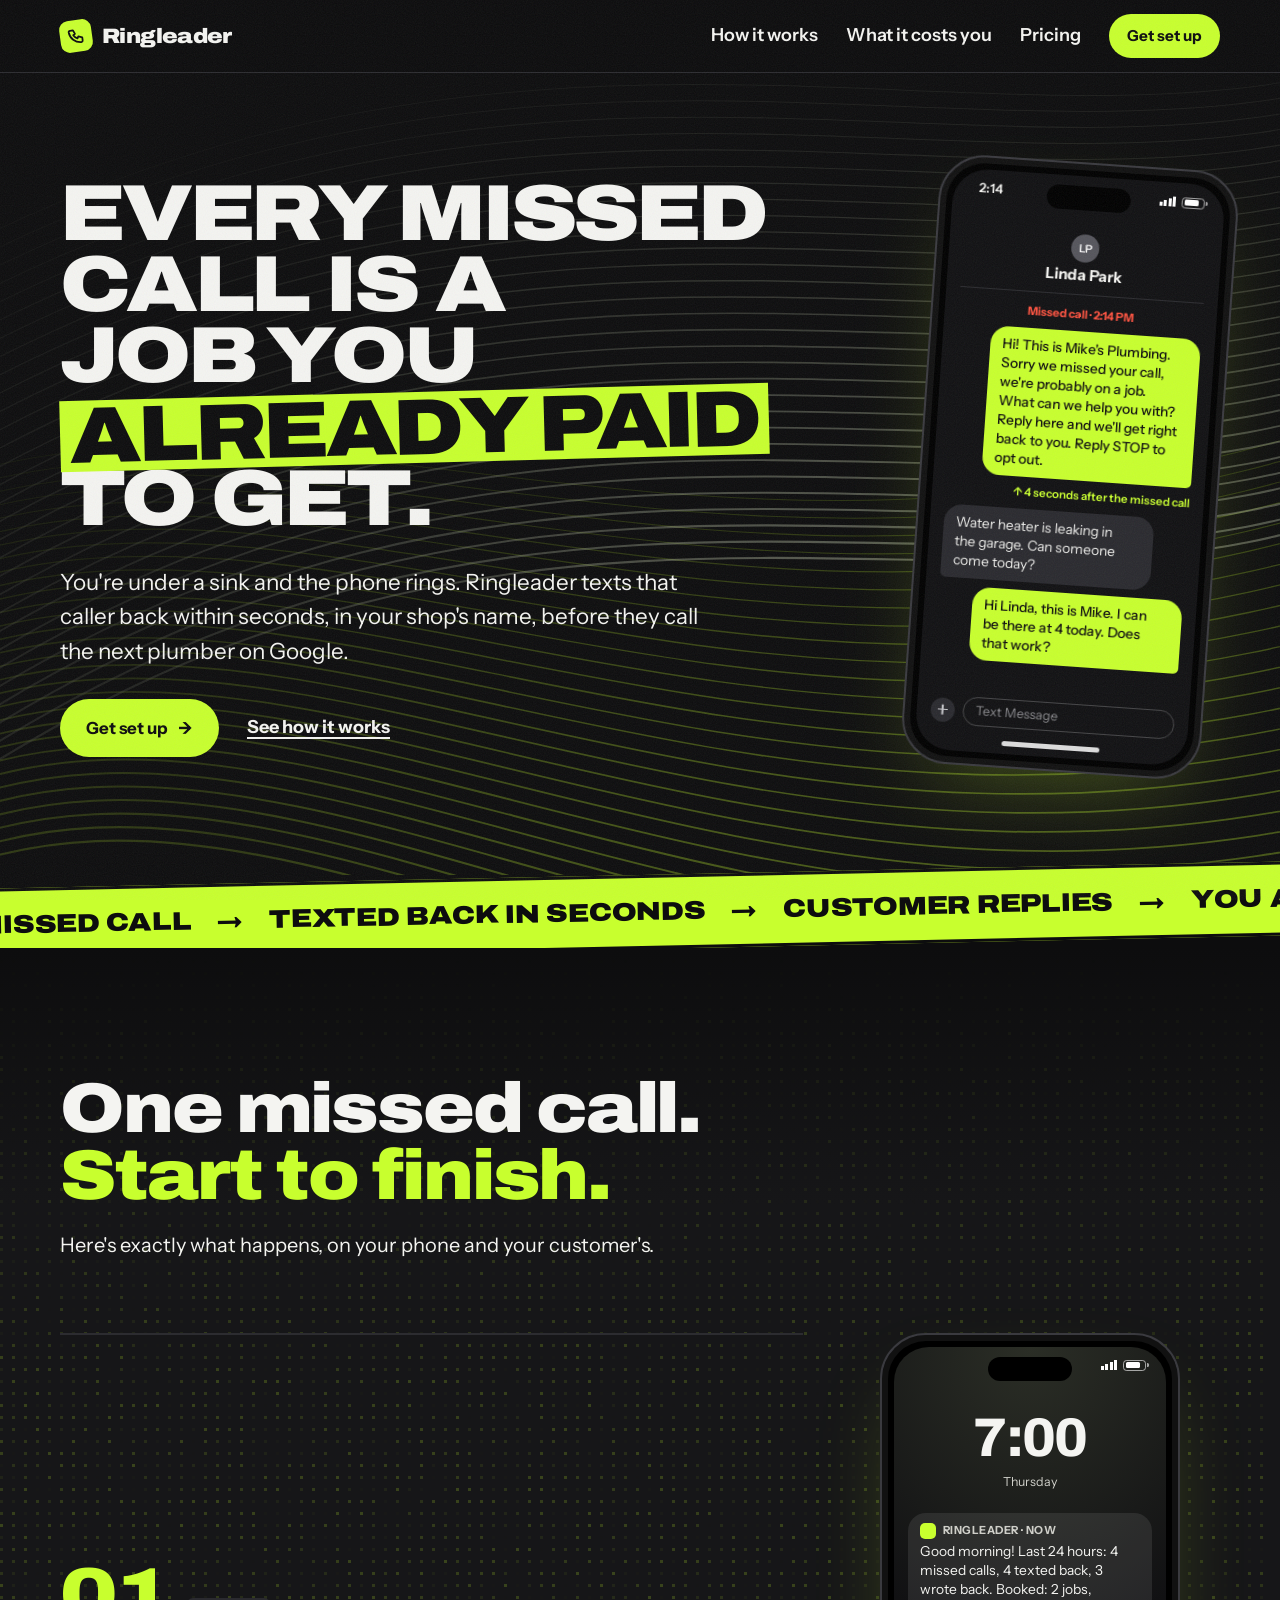
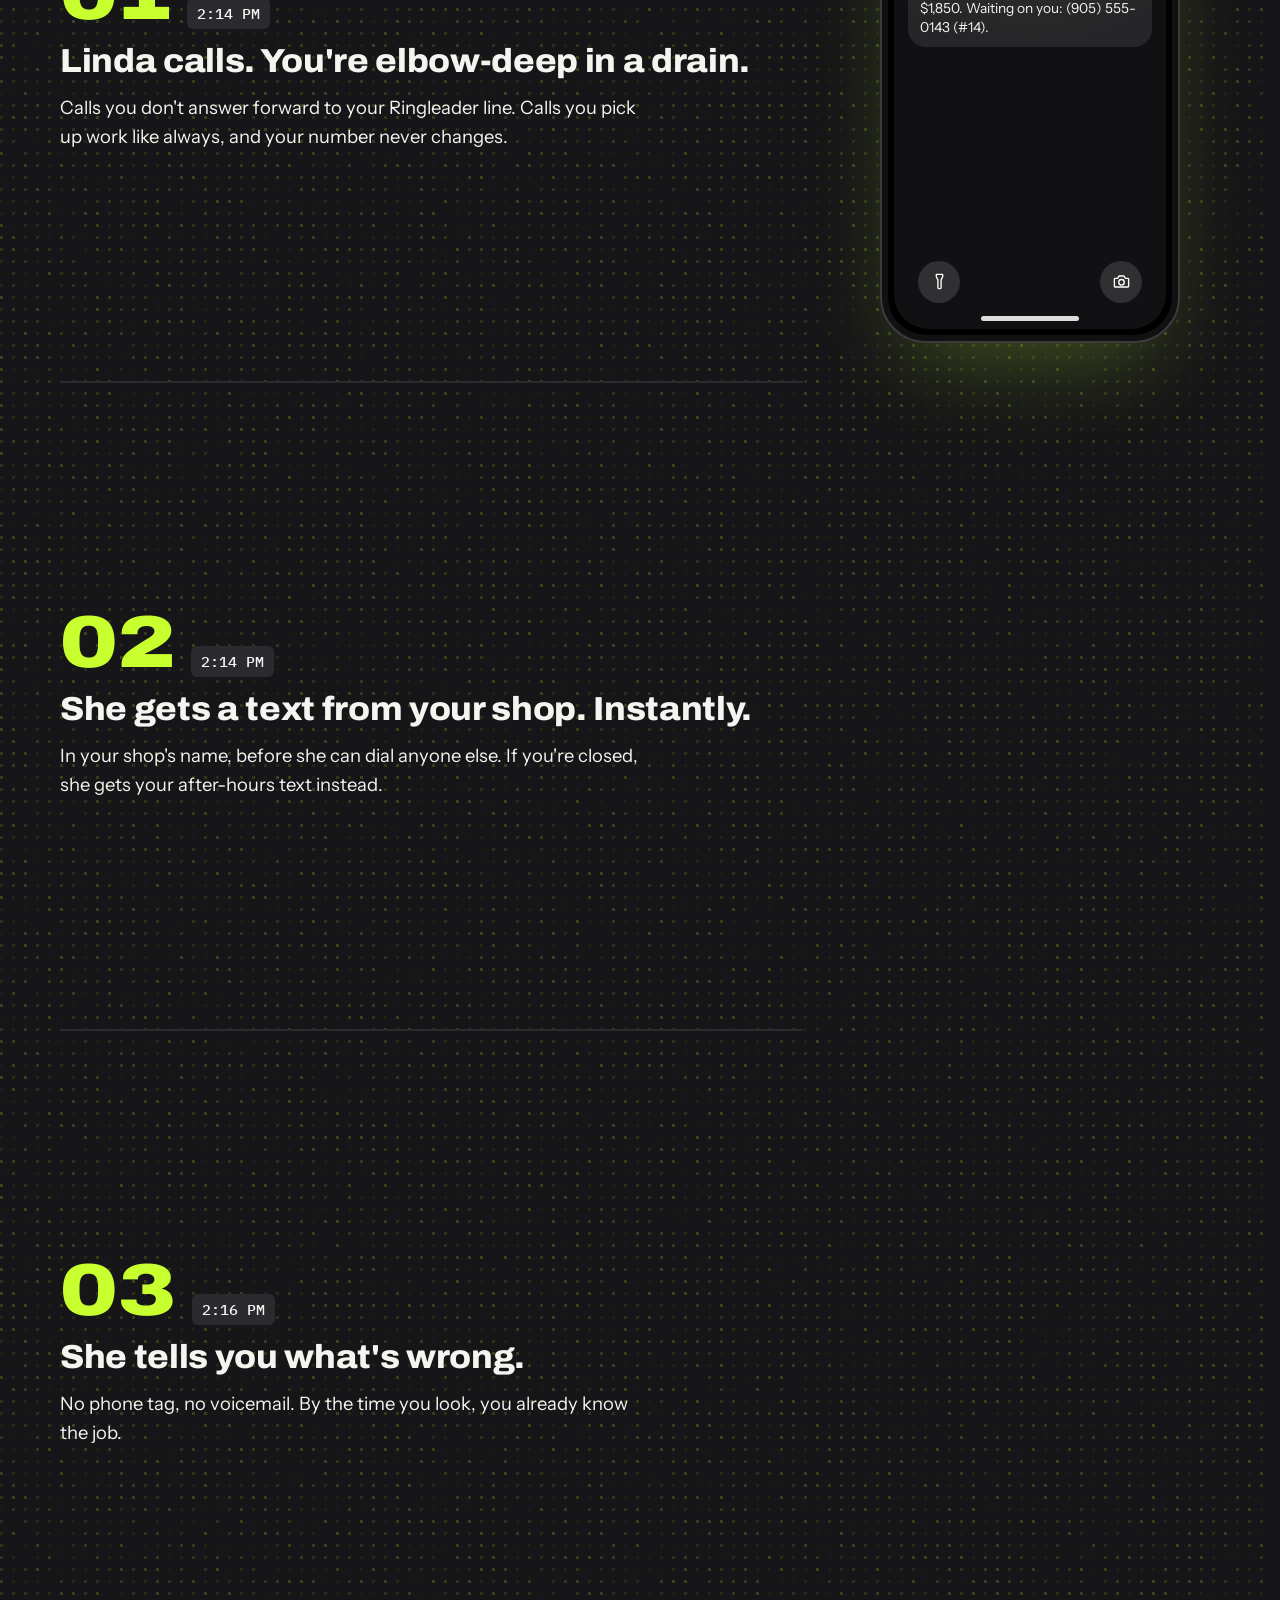
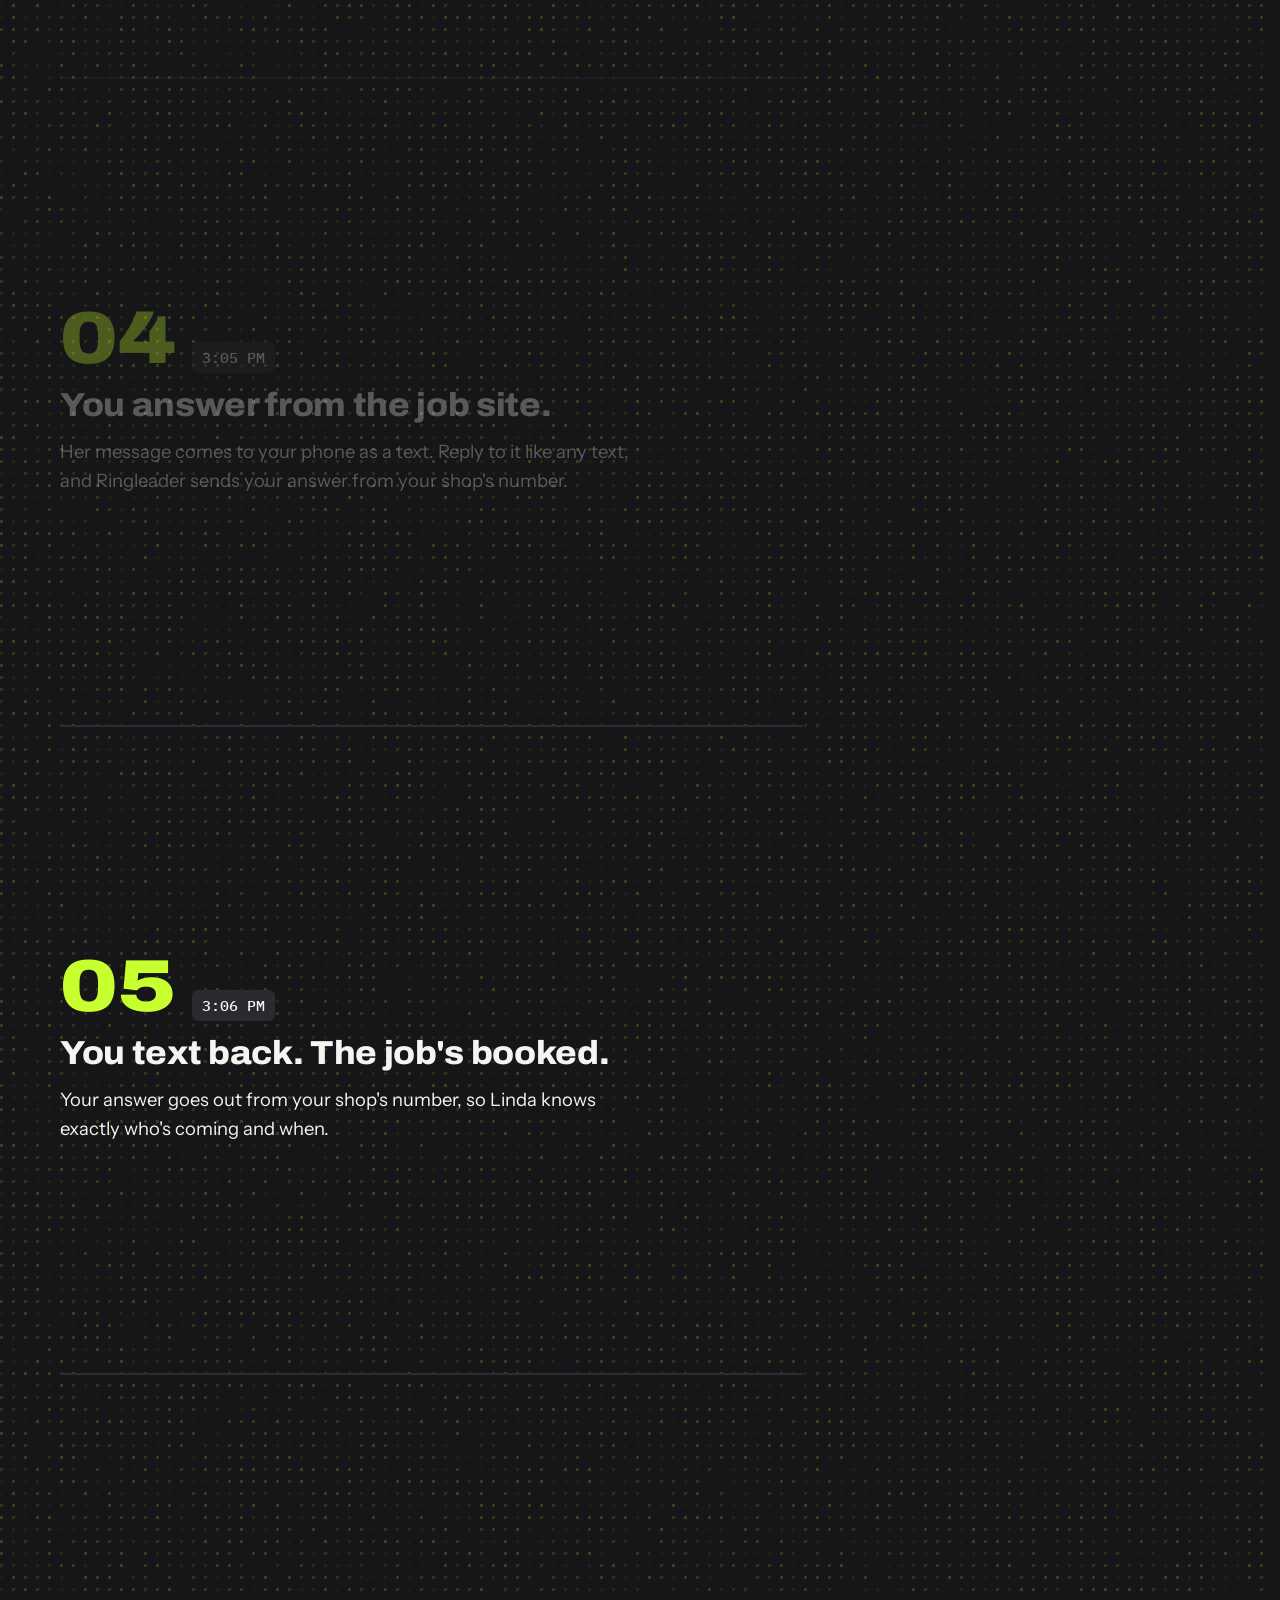
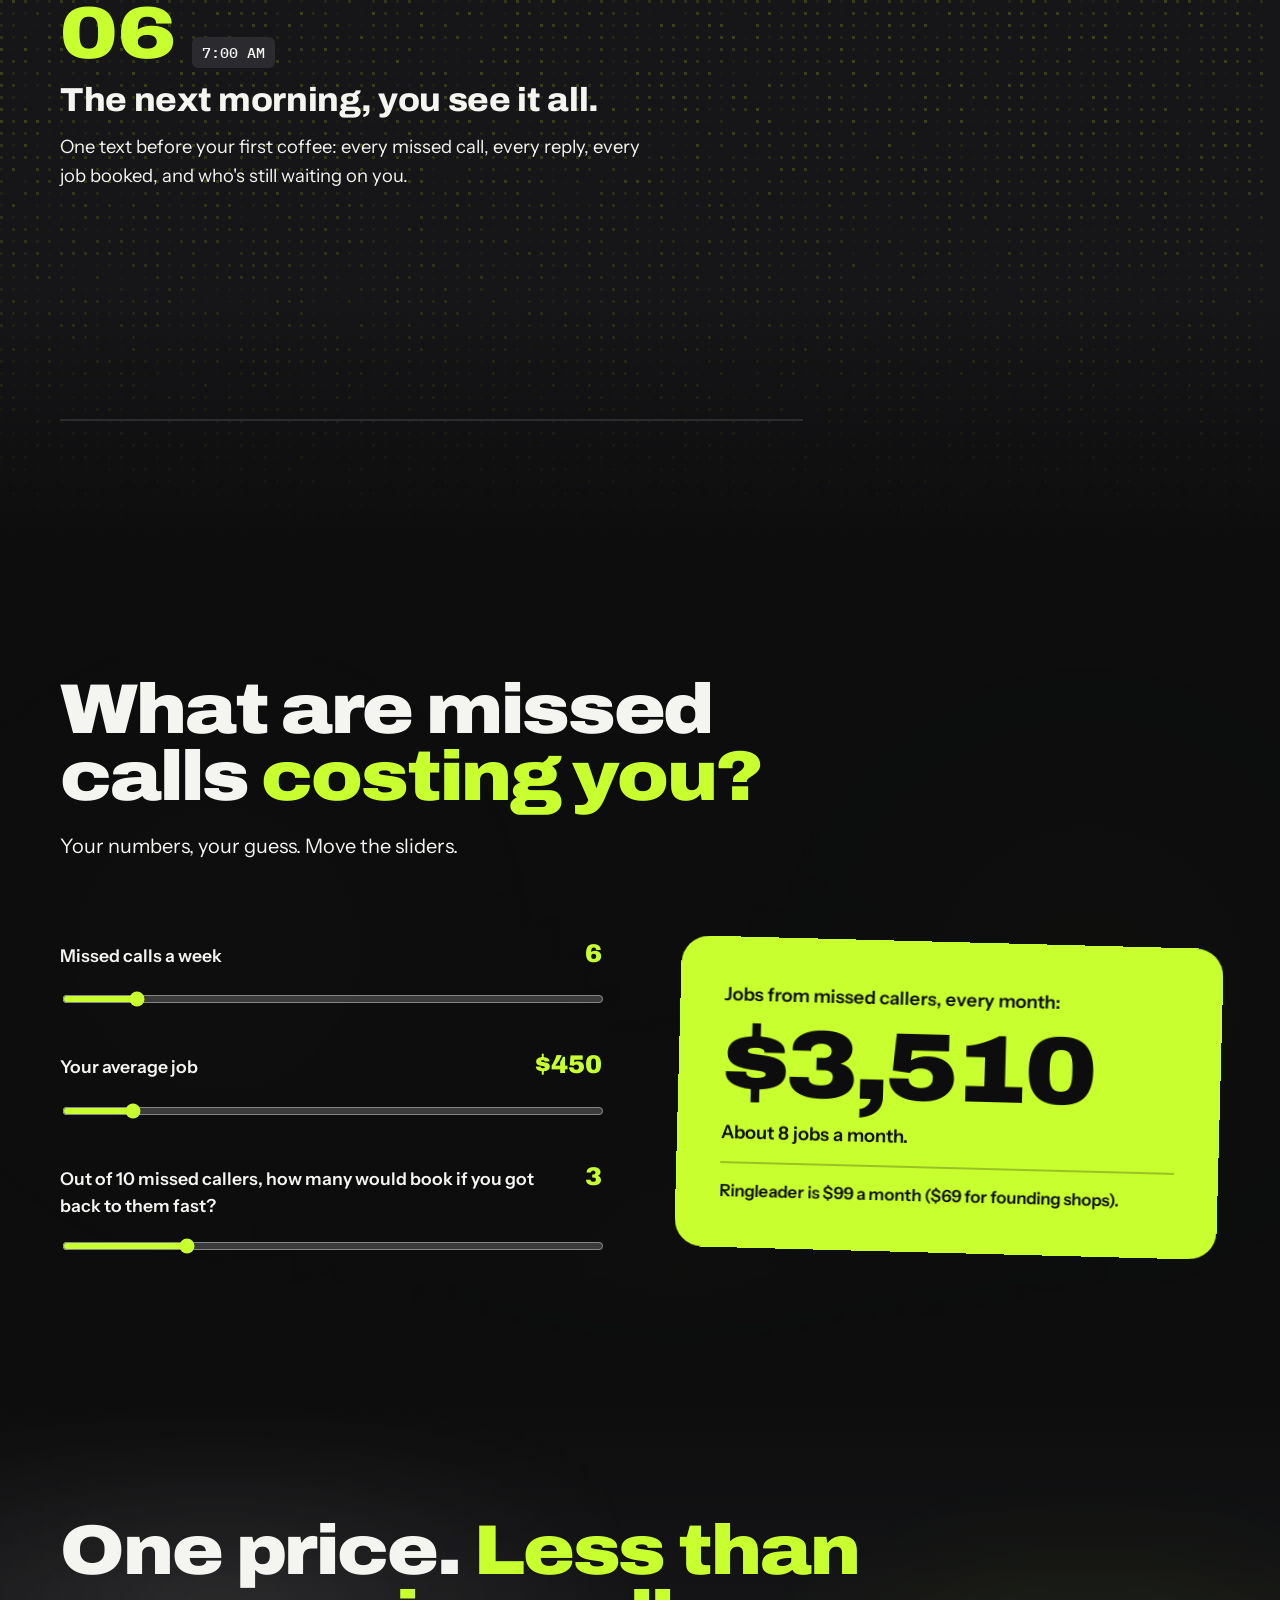
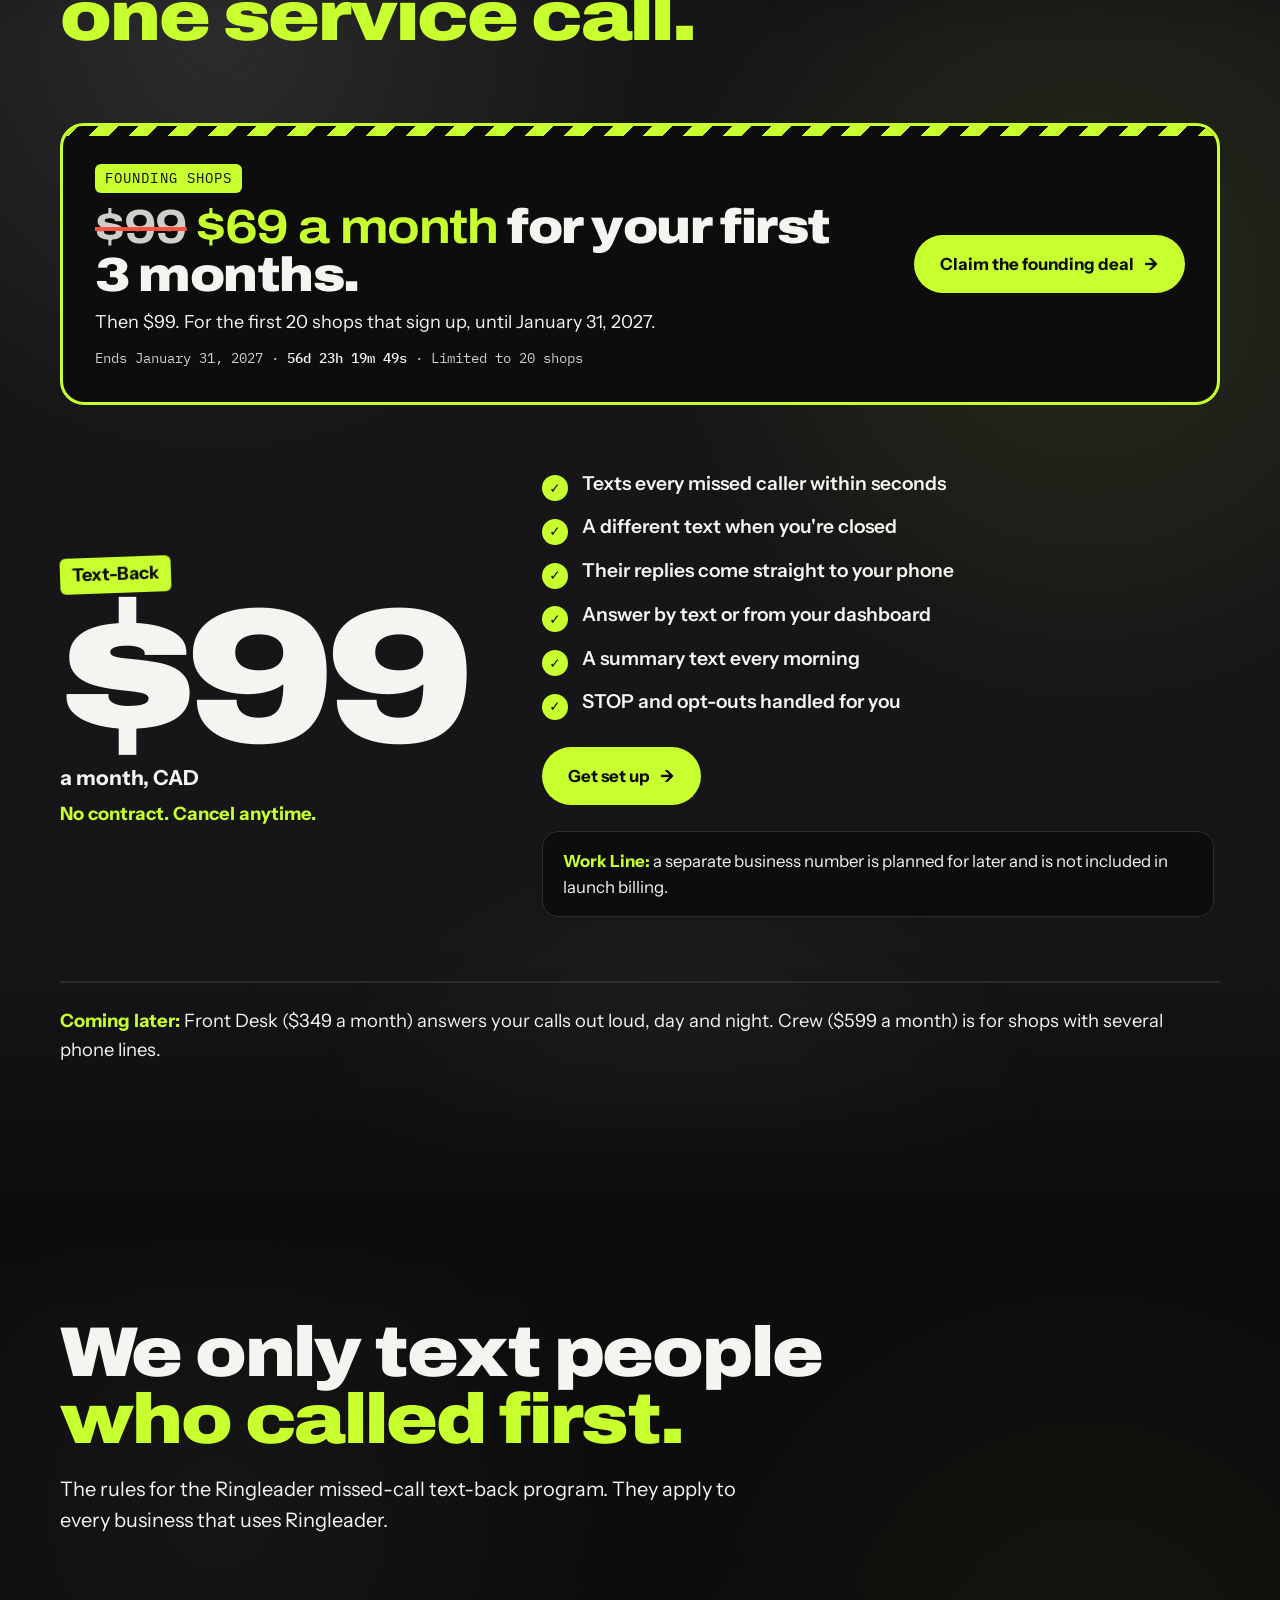
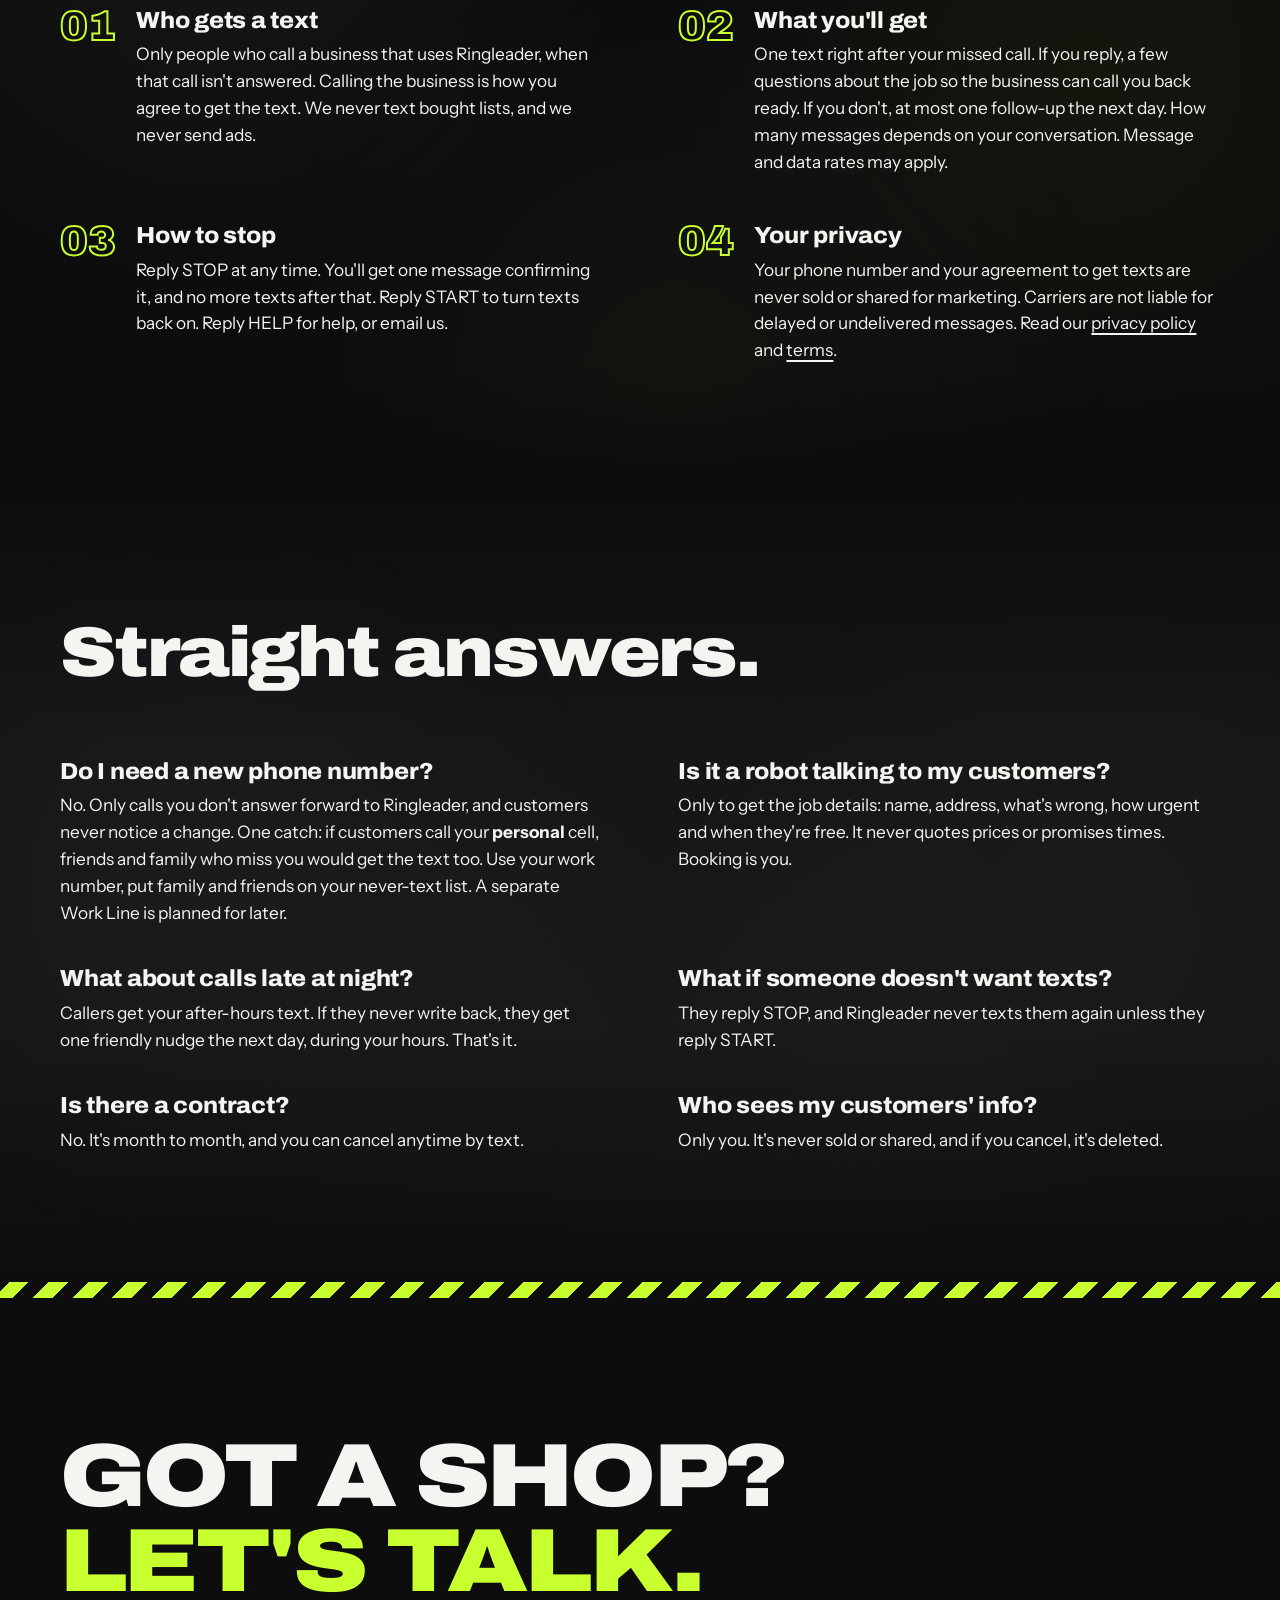
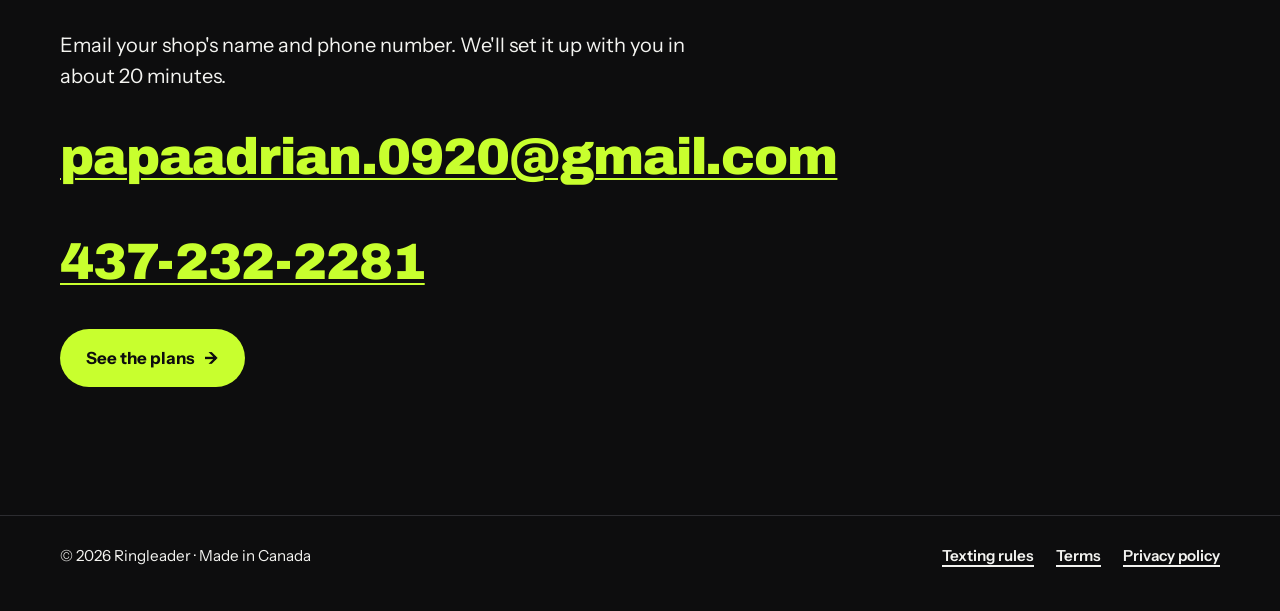
==== index.html @ ff0d93bd "Let new shops subscribe directly in the setup form" ====
<!doctype html>
<html lang="en">
<head>
<meta charset="utf-8">
<meta name="viewport" content="width=device-width, initial-scale=1, viewport-fit=cover">
<title>Ringleader: missed-call text-back for the trades</title>
<meta name="description" content="When you can't pick up, Ringleader texts the caller back within seconds in your shop's name. For plumbers, HVAC, roofers and electricians in Canada.">
<meta property="og:title" content="Ringleader: missed-call text-back for the trades">
<meta property="og:description" content="When you can't pick up, Ringleader texts the caller back within seconds in your shop's name.">
<meta property="og:type" content="website">
<meta property="og:url" content="https://getringleader.ca/">
<meta property="og:image" content="https://getringleader.ca/og.png">
<meta property="og:image:width" content="1200">
<meta property="og:image:height" content="630">
<meta property="og:site_name" content="Ringleader">
<meta property="og:locale" content="en_CA">
<meta name="twitter:card" content="summary_large_image">
<!-- What Google and AI search read about Ringleader. -->
<script type="application/ld+json">
[
 {
  "@context": "https://schema.org",
  "@type": "Organization",
  "name": "Ringleader",
  "url": "https://getringleader.ca/",
  "logo": "https://getringleader.ca/og.png",
  "email": "papaadrian.0920@gmail.com",
  "telephone": "+1-437-232-2281",
  "areaServed": {
   "@type": "AdministrativeArea",
   "name": "Ontario, Canada"
  },
  "description": "Missed-call text-back for trades businesses: plumbers, HVAC, roofers and electricians."
 },
 {
  "@context": "https://schema.org",
  "@type": "Service",
  "name": "Ringleader Text-Back",
  "serviceType": "Missed-call text-back",
  "provider": {
   "@type": "Organization",
   "name": "Ringleader"
  },
  "areaServed": "Ontario, Canada",
  "audience": {
   "@type": "BusinessAudience",
   "audienceType": "Plumbers, HVAC, roofers, electricians and other trades"
  },
  "offers": {
   "@type": "Offer",
   "price": "99",
   "priceCurrency": "CAD",
   "description": "Per month, no contract. Founding shops pay $69 a month for the first 3 months until January 31, 2027."
  }
 },
 {
  "@context": "https://schema.org",
  "@type": "FAQPage",
  "mainEntity": [
   {
    "@type": "Question",
    "name": "Do I need a new phone number?",
    "acceptedAnswer": {
     "@type": "Answer",
     "text": "No. Only calls you don't answer forward to Ringleader, and customers never notice a change. One catch: if customers call your personal cell, friends and family who miss you would get the text too. Use your work number, put family and friends on your never-text list. A separate Work Line is planned for later."
    }
   },
   {
    "@type": "Question",
    "name": "Is it a robot talking to my customers?",
    "acceptedAnswer": {
     "@type": "Answer",
     "text": "Only to get the job details: name, address, what's wrong, how urgent and when they're free. It never quotes prices or promises times. Booking is you."
    }
   },
   {
    "@type": "Question",
    "name": "What about calls late at night?",
    "acceptedAnswer": {
     "@type": "Answer",
     "text": "Callers get your after-hours text. If they never write back, they get one friendly nudge the next day, during your hours. That's it."
    }
   },
   {
    "@type": "Question",
    "name": "What if someone doesn't want texts?",
    "acceptedAnswer": {
     "@type": "Answer",
     "text": "They reply STOP, and Ringleader never texts them again unless they reply START."
    }
   },
   {
    "@type": "Question",
    "name": "Is there a contract?",
    "acceptedAnswer": {
     "@type": "Answer",
     "text": "No. It's month to month, and you can cancel anytime by text."
    }
   },
   {
    "@type": "Question",
    "name": "Who sees my customers' info?",
    "acceptedAnswer": {
     "@type": "Answer",
     "text": "Only you. It's never sold or shared, and if you cancel, it's deleted."
    }
   }
  ]
 }
]
</script>
<meta name="theme-color" content="#0D0D0E">
<link rel="icon" href="data:image/svg+xml,%3Csvg xmlns='http://www.w3.org/2000/svg' viewBox='0 0 32 32'%3E%3Crect width='32' height='32' rx='8' fill='%23C8FF2E'/%3E%3Cpath d='M10 8h4l2 5-2.5 1.5a11 11 0 0 0 5 5L20 17l5 2v4a2 2 0 0 1-2 2A16 16 0 0 1 8 10a2 2 0 0 1 2-2' fill='none' stroke='%230D0D0E' stroke-width='2.4' stroke-linecap='round' stroke-linejoin='round'/%3E%3C/svg%3E">
<link rel="preconnect" href="https://fonts.googleapis.com">
<link rel="preconnect" href="https://fonts.gstatic.com" crossorigin>
<link rel="stylesheet" href="https://fonts.googleapis.com/css2?family=Archivo:wdth,wght@62..125,400..900&family=IBM+Plex+Mono:wght@500&family=Instrument+Sans:wght@400..700&display=swap">
<link rel="stylesheet" href="style.css?v=16">
<script src="deal.js?v=4" defer></script>
<script src="leads.js?v=3" defer></script>
<script src="signin.js?v=5" defer></script>
<script src="main.js" defer></script>
<script src="paths.js?v=4" defer></script>
<script src="flickergrid.js?v=1" defer></script>
<script src="glowscroll.js?v=1" defer></script>
</head>
<body>
<a class="skip" href="#main">Skip to content</a>

<header class="top">
  <div class="wrap">
    <a class="logo" href="#main" aria-label="Ringleader home">
      <span class="logo-mark" aria-hidden="true">
        <svg viewBox="0 0 24 24" fill="none" stroke="currentColor" stroke-width="2.4" stroke-linecap="round" stroke-linejoin="round"><path d="M5 4h4l2 5-2.5 1.5a11 11 0 0 0 5 5L15 13l5 2v4a2 2 0 0 1-2 2A16 16 0 0 1 3 6a2 2 0 0 1 2-2"/></svg>
      </span>
      Ringleader
    </a>
    <nav aria-label="Main">
      <a href="#how">How it works</a>
      <a href="#cost">What it costs you</a>
      <a href="#pricing">Pricing</a>
      <a class="btn" href="contact.html" data-get-started>Get set up</a>
    </nav>
  </div>
</header>

<main id="main">
  <section class="hero">
    <div class="paths" id="paths" aria-hidden="true"></div>
    <div class="wrap">
      <div class="hero-copy">
        <h1 class="rise">Every missed call is a job you <span class="hi">already paid</span> to get.</h1>
        <p class="rise">You're under a sink and the phone rings. Ringleader texts that caller back within seconds, in your shop's name, before they call the next plumber on Google.</p>
        <div class="actions rise">
          <a class="btn" href="contact.html" data-get-started>Get set up <span class="arrow" aria-hidden="true">→</span></a>
          <a class="text-link" href="#how">See how it works</a>
        </div>
      </div>

      <!-- The shop's side of the thread: the shop's texts on the right, the caller on the left. These are the real default texts the server sends. -->
      <div class="phone" role="img" aria-label="Example text thread: a caller gets a text from Mike's Plumbing seconds after a missed call, replies, and Mike answers.">
        <div class="screen">
          <div class="screen-head"><i class="ios-ava">LP</i><b>Linda Park</b></div>
          <p class="stamp missed">Missed call · 2:14 PM</p>
          <p class="bubble out">Hi! This is Mike's Plumbing. Sorry we missed your call, we're probably on a job. What can we help you with? Reply here and we'll get right back to you. Reply STOP to opt out.</p>
          <p class="note right">↑ 4 seconds after the missed call</p>
          <p class="bubble in">Water heater is leaking in the garage. Can someone come today?</p>
          <p class="bubble out">Hi Linda, this is Mike. I can be there at 4 today. Does that work?</p>
          <div class="ios-input" aria-hidden="true"><i class="ios-plus"></i><span>Text Message</span></div>
          <div class="ios-status" aria-hidden="true"><span>2:14</span><i class="ios-sig"></i><i class="ios-bat"></i></div>
        </div>
      </div>
    </div>
  </section>

  <div class="ticker" aria-hidden="true">
    <div class="ticker-track">
      <span>Missed call</span><span>Texted back in seconds</span><span>Customer replies</span><span>You answer from the job</span><span>Job booked</span>
      <span>Missed call</span><span>Texted back in seconds</span><span>Customer replies</span><span>You answer from the job</span><span>Job booked</span>
    </div>
  </div>

  <section class="section alt story" id="how">
    <div class="grid-bg" id="grid-bg" aria-hidden="true"></div>
    <div class="wrap">
      <div class="section-title">
        <h2>One missed call. <span class="hi">Start to finish.</span></h2>
        <p>Here's exactly what happens, on your phone and your customer's.</p>
      </div>
      <div class="story-grid">
        <div class="steps">
          <article class="step">
            <div class="step-top"><span class="step-num">01</span><time>2:14 PM</time></div>
            <h3>Linda calls. You're elbow-deep in a drain.</h3>
            <p>Calls you don't answer forward to your Ringleader line. Calls you pick up work like always, and your number never changes.</p>
            <div class="phone" role="img" aria-label="Your phone: missed call from Linda Park, forwarded to Ringleader.">
              <div class="screen call">
                <div class="avatar">LP</div>
                <b>Linda Park</b>
                <span>mobile</span>
                <span class="missed-pill">Missed call</span>
                <span class="fwd">↳ Forwarded to Ringleader</span>
                <div class="ios-status" aria-hidden="true"><span>2:14</span><i class="ios-sig"></i><i class="ios-bat"></i></div>
              </div>
            </div>
          </article>

          <article class="step">
            <div class="step-top"><span class="step-num">02</span><time>2:14 PM</time></div>
            <h3>She gets a text from your shop. Instantly.</h3>
            <p>In your shop's name, before she can dial anyone else. If you're closed, she gets your after-hours text instead.</p>
            <div class="phone" role="img" aria-label="Text thread with Linda Park: a text from Mike's Plumbing goes out 4 seconds after the missed call.">
              <div class="screen">
                <div class="screen-head"><i class="ios-ava">LP</i><b>Linda Park</b></div>
                <p class="stamp missed">Missed call · 2:14 PM</p>
                <p class="bubble out">Hi! This is Mike's Plumbing. Sorry we missed your call, we're probably on a job. What can we help you with? Reply here and we'll get right back to you. 18 Barton St E, Hamilton ON, mikesplumbing.ca Reply STOP to opt out.</p>
                <p class="note right">↑ 4 seconds after the missed call</p>
                <div class="ios-input" aria-hidden="true"><i class="ios-plus"></i><span>Text Message</span></div>
                <div class="ios-status" aria-hidden="true"><span>2:14</span><i class="ios-sig"></i><i class="ios-bat"></i></div>
              </div>
            </div>
          </article>

          <article class="step">
            <div class="step-top"><span class="step-num">03</span><time>2:16 PM</time></div>
            <h3>She tells you what's wrong.</h3>
            <p>No phone tag, no voicemail. By the time you look, you already know the job.</p>
            <div class="phone" role="img" aria-label="Text thread with Linda Park: she replies with what is wrong.">
              <div class="screen">
                <div class="screen-head"><i class="ios-ava">LP</i><b>Linda Park</b></div>
                <p class="bubble out">Hi! This is Mike's Plumbing. Sorry we missed your call, we're probably on a job. What can we help you with?</p>
                <p class="bubble in">Water heater is leaking in the garage. Can someone come today?</p>
                <div class="ios-input" aria-hidden="true"><i class="ios-plus"></i><span>Text Message</span></div>
                <div class="ios-status" aria-hidden="true"><span>2:16</span><i class="ios-sig"></i><i class="ios-bat"></i></div>
              </div>
            </div>
          </article>

          <article class="step">
            <div class="step-top"><span class="step-num">04</span><time>3:05 PM</time></div>
            <h3>You answer from the job site.</h3>
            <p>Her message comes to your phone as a text. Reply to it like any text, and Ringleader sends your answer from your shop's number.</p>
            <div class="phone" role="img" aria-label="Your lock screen: a Ringleader text with Linda's message.">
              <div class="screen lock">
                <p class="clock">3:05</p>
                <p class="date">Wednesday</p>
                <div class="notif">
                  <span class="notif-app"><i></i>Ringleader · now</span>
                  <p>#12: Linda Park texted: "Water heater is leaking in the garage. Can someone come today?" Reply to this text to answer them.</p>
                </div>
                <div class="ios-status" aria-hidden="true"><span></span><i class="ios-sig"></i><i class="ios-bat"></i></div>
                <div class="ios-tools" aria-hidden="true"><span><svg viewBox="0 0 24 24"><path d="M8 3h8v3l-2 4v10a1 1 0 0 1-1 1h-2a1 1 0 0 1-1-1V10L8 6z"/></svg></span><span><svg viewBox="0 0 24 24"><path d="M4 8h3l2-3h6l2 3h3a1 1 0 0 1 1 1v9a1 1 0 0 1-1 1H4a1 1 0 0 1-1-1V9a1 1 0 0 1 1-1z"/><circle cx="12" cy="13" r="3.5"/></svg></span></div>
              </div>
            </div>
          </article>

          <article class="step">
            <div class="step-top"><span class="step-num">05</span><time>3:06 PM</time></div>
            <h3>You text back. The job's booked.</h3>
            <p>Your answer goes out from your shop's number, so Linda knows exactly who's coming and when.</p>
            <div class="phone" role="img" aria-label="Text thread with Linda Park: you offer 4 today, she says yes, and you confirm the booking.">
              <div class="screen">
                <div class="screen-head"><i class="ios-ava">LP</i><b>Linda Park</b></div>
                <p class="bubble in">Water heater is leaking in the garage. Can someone come today?</p>
                <p class="bubble out">Hi Linda, this is Mike. I can be there at 4 today. Does that work?</p>
                <p class="bubble in">Yes please! Thank you.</p>
                <p class="bubble out">You're booked for 4 today, Linda. See you then.</p>
                <div class="ios-input" aria-hidden="true"><i class="ios-plus"></i><span>Text Message</span></div>
                <div class="ios-status" aria-hidden="true"><span>3:06</span><i class="ios-sig"></i><i class="ios-bat"></i></div>
              </div>
            </div>
          </article>

          <article class="step">
            <div class="step-top"><span class="step-num">06</span><time>7:00 AM</time></div>
            <h3>The next morning, you see it all.</h3>
            <p>One text before your first coffee: every missed call, every reply, every job booked, and who's still waiting on you.</p>
            <div class="phone" role="img" aria-label="Your lock screen the next morning: the Ringleader summary text.">
              <div class="screen lock">
                <p class="clock">7:00</p>
                <p class="date">Thursday</p>
                <div class="notif">
                  <span class="notif-app"><i></i>Ringleader · now</span>
                  <p>Good morning! Last 24 hours: 4 missed calls, 4 texted back, 3 wrote back. Booked: 2 jobs, $1,850. Waiting on you: (905) 555-0143 (#14).</p>
                </div>
                <div class="ios-status" aria-hidden="true"><span></span><i class="ios-sig"></i><i class="ios-bat"></i></div>
                <div class="ios-tools" aria-hidden="true"><span><svg viewBox="0 0 24 24"><path d="M8 3h8v3l-2 4v10a1 1 0 0 1-1 1h-2a1 1 0 0 1-1-1V10L8 6z"/></svg></span><span><svg viewBox="0 0 24 24"><path d="M4 8h3l2-3h6l2 3h3a1 1 0 0 1 1 1v9a1 1 0 0 1-1 1H4a1 1 0 0 1-1-1V9a1 1 0 0 1 1-1z"/><circle cx="12" cy="13" r="3.5"/></svg></span></div>
              </div>
            </div>
          </article>
        </div>
        <div class="story-phone" aria-hidden="true"><div class="phone"></div></div>
      </div>
    </div>
  </section>

  <section class="section" id="cost">
    <div class="aurora dim" aria-hidden="true"><i></i><i></i><i></i></div>
    <div class="wrap">
      <div class="section-title">
        <h2>What are missed calls <span class="hi">costing you?</span></h2>
        <p>Your numbers, your guess. Move the sliders.</p>
      </div>
      <form class="calc" id="calc" onsubmit="return false">
        <div class="calc-inputs">
          <div class="slider">
            <label for="calls">Missed calls a week <output data-out="calls">6</output></label>
            <input type="range" id="calls" name="calls" min="1" max="40" value="6">
          </div>
          <div class="slider">
            <label for="job">Your average job <output data-out="job">$450</output></label>
            <input type="range" id="job" name="job" min="100" max="3000" step="50" value="450">
          </div>
          <div class="slider">
            <label for="book">Out of 10 missed callers, how many would book if you got back to them fast? <output data-out="book">3</output></label>
            <input type="range" id="book" name="book" min="1" max="10" value="3">
          </div>
        </div>
        <div class="calc-result" aria-live="polite">
          <p>Jobs from missed callers, every month:</p>
          <p class="big" data-out="total">$3,510</p>
          <p data-out="jobs">About 8 jobs a month.</p>
          <p class="vs">Ringleader is $99 a month<span data-deal> ($69 for founding shops)</span>.</p>
        </div>
      </form>
    </div>
  </section>

  <section class="section alt" id="pricing">
    <div class="aurora" aria-hidden="true"><i></i><i></i><i></i></div>
    <div class="wrap">
      <div class="section-title">
        <h2>One price. <span class="hi">Less than one service call.</span></h2>
      </div>
      <!-- The founding deal. deal.js counts down to the real end date and hides this after. -->
      <div class="deal" data-deal>
        <div class="deal-copy">
          <span class="deal-tag">Founding shops</span>
          <p class="deal-price"><s>$99</s> <b>$69 a month</b> for your first 3 months.</p>
          <p>Then $99. For the first 20 shops that sign up, until January 31, 2027.</p>
          <p class="deal-left" data-deal-left>Ends January 31, 2027</p>
        </div>
        <a class="btn" href="contact.html" data-get-started>Claim the founding deal <span class="arrow" aria-hidden="true">→</span></a>
      </div>
      <div class="price-block">
        <div class="price">
          <span class="tag">Text-Back</span>
          <span class="amount">$99</span>
          <span class="per">a month, CAD</span>
          <span class="free">No contract. Cancel anytime.</span>
        </div>
        <div>
          <ul class="features">
            <li>Texts every missed caller within seconds</li>
            <li>A different text when you're closed</li>
            <li>Their replies come straight to your phone</li>
            <li>Answer by text or from your dashboard</li>
            <li>A summary text every morning</li>
            <li>STOP and opt-outs handled for you</li>
          </ul>
          <a class="btn" href="contact.html" data-get-started>Get set up <span class="arrow" aria-hidden="true">→</span></a>
          <p class="addon"><b>Work Line:</b> a separate business number is planned for later and is not included in launch billing.</p>
        </div>
      </div>
      <p class="later"><b>Coming later:</b> Front Desk ($349 a month) answers your calls out loud, day and night. Crew ($599 a month) is for shops with several phone lines.</p>
    </div>
  </section>

  <section class="section" id="texting">
    <div class="aurora dim" aria-hidden="true"><i></i><i></i><i></i></div>
    <div class="wrap">
      <div class="section-title">
        <h2>We only text people <span class="hi">who called first.</span></h2>
        <p>The rules for the Ringleader missed-call text-back program. They apply to every business that uses Ringleader.</p>
      </div>
      <div class="rules">
        <div class="rule">
          <span class="n" aria-hidden="true">01</span>
          <div><h3>Who gets a text</h3><p>Only people who call a business that uses Ringleader, when that call isn't answered. Calling the business is how you agree to get the text. We never text bought lists, and we never send ads.</p></div>
        </div>
        <div class="rule">
          <span class="n" aria-hidden="true">02</span>
          <div><h3>What you'll get</h3><p>One text right after your missed call. If you reply, a few questions about the job so the business can call you back ready. If you don't, at most one follow-up the next day. How many messages depends on your conversation. Message and data rates may apply.</p></div>
        </div>
        <div class="rule">
          <span class="n" aria-hidden="true">03</span>
          <div><h3>How to stop</h3><p>Reply STOP at any time. You'll get one message confirming it, and no more texts after that. Reply START to turn texts back on. Reply HELP for help, or email us.</p></div>
        </div>
        <div class="rule">
          <span class="n" aria-hidden="true">04</span>
          <div><h3>Your privacy</h3><p>Your phone number and your agreement to get texts are never sold or shared for marketing. Carriers are not liable for delayed or undelivered messages. Read our <a href="privacy.html">privacy policy</a> and <a href="terms.html">terms</a>.</p></div>
        </div>
      </div>
    </div>
  </section>

  <section class="section alt" id="faq">
    <div class="aurora" aria-hidden="true"><i></i><i></i><i></i></div>
    <div class="wrap">
      <div class="section-title">
        <h2>Straight answers.</h2>
      </div>
      <div class="faq">
        <div><h3>Do I need a new phone number?</h3><p>No. Only calls you don't answer forward to Ringleader, and customers never notice a change. One catch: if customers call your <b>personal</b> cell, friends and family who miss you would get the text too. Use your work number, put family and friends on your never-text list. A separate Work Line is planned for later.</p></div>
        <div><h3>Is it a robot talking to my customers?</h3><p>Only to get the job details: name, address, what's wrong, how urgent and when they're free. It never quotes prices or promises times. Booking is you.</p></div>
        <div><h3>What about calls late at night?</h3><p>Callers get your after-hours text. If they never write back, they get one friendly nudge the next day, during your hours. That's it.</p></div>
        <div><h3>What if someone doesn't want texts?</h3><p>They reply STOP, and Ringleader never texts them again unless they reply START.</p></div>
        <div><h3>Is there a contract?</h3><p>No. It's month to month, and you can cancel anytime by text.</p></div>
        <div><h3>Who sees my customers' info?</h3><p>Only you. It's never sold or shared, and if you cancel, it's deleted.</p></div>
      </div>
    </div>
  </section>

  <section class="contact" id="contact">
    <div class="wrap">
      <h2>Got a shop? <span class="hi">Let's talk.</span></h2>
      <p>Email your shop's name and phone number. We'll set it up with you in about 20 minutes.</p>
      <!-- Contact email (appears twice on the next line) -->
      <a class="email" href="mailto:papaadrian.0920@gmail.com">papaadrian.0920@gmail.com</a>
      <a class="email" href="tel:+14372322281">437-232-2281</a>
      <a class="btn" href="contact.html" data-get-started>See the plans <span class="arrow" aria-hidden="true">→</span></a>
    </div>
  </section>
</main>

<footer>
  <div class="wrap">
    <span>© 2026 Ringleader · Made in Canada</span>
    <nav aria-label="Legal">
      <a href="#texting">Texting rules</a>
      <a href="terms.html">Terms</a>
      <a href="privacy.html">Privacy policy</a>
    </nav>
  </div>
</footer>
</body>
</html>
---- style.css ----
/* Ringleader public site. Job-site signage: near-black, white, and one hi-vis green. Big type, real phone screens. */
:root {
  --bg: #0D0D0E;
  --bg-2: #161618;
  --ink: #F4F4F1;
  --soft: #CFCFC9;
  --line: #2C2C30;
  --hivis: #C8FF2E;
  --on-hivis: #0D0D0E;
  --red: #FF5340;
  --bubble-in: #2A2A2F;
  --f-display: "Archivo", "Arial Black", system-ui, sans-serif;
  --f-body: "Instrument Sans", system-ui, -apple-system, "Segoe UI", sans-serif;
  --f-mono: "IBM Plex Mono", ui-monospace, Menlo, monospace;
  --wrap: 1200px;
  --stripes: repeating-linear-gradient(-45deg, var(--hivis) 0 14px, var(--bg) 14px 28px);
  color-scheme: dark;
}

* { box-sizing: border-box; }
html { scroll-behavior: smooth; }
body { margin: 0; background: var(--bg); color: var(--ink); font-family: var(--f-body); font-size: 18px; line-height: 1.55; -webkit-font-smoothing: antialiased; overflow-x: clip; }
/* Some phones ignore the clip on body and let the page slide sideways, so the main area clips too.
   (clip, not hidden, so the sticky phone in "One missed call" still sticks.) */
main { overflow-x: clip; }
/* Film grain, so the black doesn't feel flat. */
body::after { content: ""; position: fixed; inset: 0; pointer-events: none; z-index: 50; opacity: .07; background-image: url("data:image/svg+xml,%3Csvg xmlns='http://www.w3.org/2000/svg' width='160' height='160'%3E%3Cfilter id='n'%3E%3CfeTurbulence type='fractalNoise' baseFrequency='.9' numOctaves='3' stitchTiles='stitch'/%3E%3C/filter%3E%3Crect width='100%25' height='100%25' filter='url(%23n)'/%3E%3C/svg%3E"); }
h1, h2, h3 { font-family: var(--f-display); margin: 0; text-wrap: balance; }
h2 { font-size: clamp(2.3rem, 5.6vw, 4.4rem); font-weight: 900; font-stretch: 112%; line-height: .95; letter-spacing: -0.03em; }
h3 { font-size: 1.45rem; font-weight: 800; font-stretch: 105%; line-height: 1.1; letter-spacing: -0.01em; }
p { margin: 0; text-wrap: pretty; }
a { color: inherit; text-decoration-thickness: 2px; text-underline-offset: 4px; }
a:hover { color: var(--hivis); }
:focus-visible { outline: 3px solid var(--hivis); outline-offset: 3px; border-radius: 4px; }
.hi { color: var(--hivis); }

.wrap { max-width: var(--wrap); margin: 0 auto; padding-inline: max(20px, env(safe-area-inset-left, 0px)); }
.skip { position: absolute; left: -9999px; }
.skip:focus { left: 16px; top: 12px; background: var(--hivis); color: var(--on-hivis); padding: 8px 14px; border-radius: 6px; z-index: 60; }
.section { padding-block: clamp(72px, 10vw, 140px); }
/* lighter sections fade in from, and back out to, the page's dark, so there is no hard line between sections */
.alt { background: linear-gradient(to bottom, var(--bg) 0, var(--bg-2) clamp(140px, 20vw, 300px), var(--bg-2) calc(100% - clamp(140px, 20vw, 300px)), var(--bg) 100%); }
.section-title { display: grid; gap: 20px; margin-bottom: clamp(40px, 6vw, 72px); max-width: 900px; }
.section-title p { font-size: 1.25rem; max-width: 36em; }

/* Buttons */
.btn { display: inline-flex; align-items: center; gap: 10px; padding: 16px 26px; border-radius: 999px; font-weight: 700; font-size: 1.05rem; text-decoration: none; background: var(--hivis); color: var(--on-hivis); transition: transform .2s cubic-bezier(.2,.7,.2,1), box-shadow .2s ease; }
.btn:hover { color: var(--on-hivis); transform: translateY(-2px) rotate(-1deg); box-shadow: 0 10px 30px -8px rgba(200, 255, 46, .55); }
.btn:active { transform: translateY(1px) scale(.98); }
.btn .arrow { transition: transform .2s ease; }
.btn:hover .arrow { transform: translateX(4px); }
.text-link { font-weight: 700; }

/* Header */
.top { position: sticky; top: 0; z-index: 40; background: rgba(13, 13, 14, .82); backdrop-filter: blur(12px); -webkit-backdrop-filter: blur(12px); border-bottom: 1px solid var(--line); }
.top .wrap { display: flex; align-items: center; justify-content: space-between; gap: 20px; padding-block: 14px; }
.logo { display: inline-flex; align-items: center; gap: 10px; font-family: var(--f-display); font-weight: 900; font-stretch: 115%; font-size: 1.3rem; letter-spacing: -0.03em; text-decoration: none; }
.logo:hover { color: var(--ink); }
.logo-mark { width: 32px; height: 32px; border-radius: 9px; background: var(--hivis); color: var(--on-hivis); display: grid; place-items: center; transform: rotate(-8deg); }
.logo-mark svg { width: 18px; height: 18px; }
.top nav { display: flex; align-items: center; gap: 28px; font-weight: 600; }
.top nav a:not(.btn) { text-decoration: none; }
.top .btn { padding: 10px 18px; font-size: .95rem; }
@media (max-width: 820px) { .top nav a:not(.btn) { display: none; } }

/* Hero */
.hero { padding-block: clamp(48px, 7vw, 96px) clamp(56px, 8vw, 110px); position: relative; }
.hero .wrap { display: grid; grid-template-columns: minmax(0, 1fr) auto; gap: clamp(32px, 5vw, 72px); align-items: center; }
.hero h1 { font-size: clamp(2.7rem, 6.2vw, 5.6rem); font-weight: 900; font-stretch: 118%; line-height: .9; letter-spacing: -0.04em; text-transform: uppercase; }
.hero h1 .hi { display: inline-block; background: var(--hivis); color: var(--on-hivis); padding: 0 .12em; transform: rotate(-1.5deg); }
.hero-copy { display: grid; gap: 30px; }
.hero-copy > p { font-size: clamp(1.15rem, 1.8vw, 1.4rem); max-width: 30em; }
.hero .actions { display: flex; flex-wrap: wrap; align-items: center; gap: 16px 28px; }
.hero .phone { transform: rotate(4deg); }
@media (max-width: 900px) { .hero .wrap { grid-template-columns: 1fr; } .hero .phone { justify-self: center; transform: rotate(2deg); } }
/* animated lines behind the hero words (paths.js builds them). Lime, soft, fading out toward the edges. */
.paths { position: absolute; inset: 0; z-index: 0; pointer-events: none; overflow: hidden; color: var(--hivis, #C8FF2E);
  -webkit-mask-image: radial-gradient(ellipse 70% 90% at 78% 50%, #000 20%, rgba(0, 0, 0, .3) 100%);
  mask-image: radial-gradient(ellipse 70% 90% at 78% 50%, #000 20%, rgba(0, 0, 0, .3) 100%); }
.paths svg { position: absolute; inset: 0; width: 100%; height: 100%; }
.paths-b { color: #dfe9c8; opacity: .6; }
.paths svg { animation: paths-drift 38s ease-in-out infinite alternate; transform-origin: 60% 50%; }
.paths-b { animation-duration: 46s; animation-direction: alternate-reverse; }
@keyframes paths-drift { from { transform: translate3d(-2.5%, 1.5%, 0) scale(1.03) rotate(-.6deg); } to { transform: translate3d(2.5%, -1.5%, 0) scale(1.07) rotate(.6deg); } }
@media (max-width: 900px) { .paths-b { display: none; } }
@media (prefers-reduced-motion: reduce) { .paths svg { animation: none; } }

/* Ticker */
.ticker { background: var(--hivis); color: var(--on-hivis); overflow: hidden; border-block: 3px solid var(--bg); transform: rotate(-1.2deg); margin-inline: -2%; }
.ticker-track { display: flex; width: max-content; animation: ticker 32s linear infinite; }
.ticker-track span { font-family: var(--f-display); font-weight: 900; font-stretch: 120%; text-transform: uppercase; font-size: clamp(1.1rem, 2.2vw, 1.6rem); padding: 14px 0; white-space: nowrap; letter-spacing: -0.01em; }
.ticker-track span::after { content: "→"; margin-inline: 26px; }
@keyframes ticker { to { transform: translateX(-50%); } }

/* Phones */
.phone { width: 300px; aspect-ratio: 300 / 610; border-radius: 46px; background: #000; border: 2px solid #3A3A3F; padding: 12px; position: relative; box-shadow: 0 40px 90px -30px rgba(200, 255, 46, .28), inset 0 0 0 6px #111; flex: none; }
.phone::before { content: ""; position: absolute; top: 22px; left: 50%; width: 84px; height: 24px; margin-left: -42px; border-radius: 20px; background: #000; z-index: 3; }
.screen { position: absolute; inset: 12px; border-radius: 35px; background: #111113; overflow: hidden; padding: 58px 14px 18px; display: flex; flex-direction: column; gap: 8px; font-size: .86rem; line-height: 1.38; }
.screen-head { text-align: center; padding-bottom: 10px; border-bottom: 1px solid var(--line); margin-bottom: 4px; }
.screen-head b { display: block; font-size: .95rem; }
.screen-head span { font-size: .75rem; color: var(--soft); }
.stamp { text-align: center; font-size: .72rem; color: var(--soft); }
.stamp.missed { color: var(--red); font-weight: 700; }
.bubble { max-width: 86%; padding: 8px 12px; border-radius: 18px; }
.bubble.in { background: var(--bubble-in); align-self: flex-start; border-bottom-left-radius: 5px; }
.bubble.out { background: var(--hivis); color: var(--on-hivis); align-self: flex-end; border-bottom-right-radius: 5px; font-weight: 500; }
.note { font-size: .72rem; color: var(--hivis); font-weight: 600; align-self: flex-start; }
.note.right { align-self: flex-end; }
/* Incoming call screen */
.call { align-items: center; text-align: center; justify-content: center; gap: 14px; padding-top: 70px; }
.call .avatar { width: 92px; height: 92px; border-radius: 50%; background: #2F2F35; display: grid; place-items: center; font-family: var(--f-display); font-weight: 800; font-size: 2rem; position: relative; }
.call .avatar::after { content: ""; position: absolute; inset: -10px; border-radius: 50%; border: 2px solid var(--red); opacity: 0; animation: ring 1.6s ease-out infinite; }
.call b { font-size: 1.5rem; font-family: var(--f-display); font-weight: 800; }
.call .missed-pill { background: var(--red); color: #fff; font-weight: 700; padding: 6px 14px; border-radius: 999px; font-size: .85rem; }
.call .fwd { margin-top: auto; font-size: .8rem; color: var(--hivis); font-weight: 600; }
@keyframes ring { 0% { transform: scale(.85); opacity: .9; } 100% { transform: scale(1.35); opacity: 0; } }
/* Lock screen with a notification */
.lock { padding-top: 64px; }
.lock .clock { text-align: center; font-family: var(--f-display); font-weight: 800; font-size: 3.4rem; line-height: 1; letter-spacing: -0.03em; }
.lock .date { text-align: center; font-size: .78rem; color: var(--soft); margin-bottom: 14px; }
.notif { background: rgba(255, 255, 255, .09); border-radius: 18px; padding: 10px 12px; display: grid; gap: 3px; }
.notif-app { display: flex; align-items: center; gap: 7px; font-size: .7rem; font-weight: 700; letter-spacing: .04em; text-transform: uppercase; color: var(--soft); }
.notif-app i { width: 16px; height: 16px; border-radius: 5px; background: var(--hivis); display: inline-block; }
.booked { margin-top: auto; align-self: center; background: var(--hivis); color: var(--on-hivis); font-family: var(--f-display); font-weight: 900; font-size: 1.15rem; padding: 8px 16px; border-radius: 12px; transform: rotate(-3deg); }

/* The scroll story: steps on the left, one phone on the right that changes screens */
/* soft drifting light behind the pricing and FAQ sections (the "aurora"). Pure CSS, a few big blurry glows that float slowly. */
#pricing, #faq, #cost, #texting { position: relative; }
#pricing > .wrap, #faq > .wrap, #cost > .wrap, #texting > .wrap { position: relative; z-index: 1; }
.aurora { position: absolute; inset: 0; z-index: 0; overflow: hidden; pointer-events: none; opacity: calc(.2 + .8 * var(--v, 1));
  -webkit-mask-image: linear-gradient(to bottom, transparent, #000 14%, #000 86%, transparent);
  mask-image: linear-gradient(to bottom, transparent, #000 14%, #000 86%, transparent); }
.aurora i:nth-child(1) { translate: 0 calc(var(--py, 0) * 1px); }
.aurora i:nth-child(2) { translate: 0 calc(var(--py, 0) * -.6px); }
.aurora i:nth-child(3) { translate: 0 calc(var(--py, 0) * .4px); }
.aurora i { position: absolute; width: min(70vmax, 1000px); aspect-ratio: 1; border-radius: 50%; will-change: transform; animation: aurora-drift 26s ease-in-out infinite alternate; }
.aurora i:nth-child(1) { left: -18%; top: -22%; background: radial-gradient(closest-side, rgba(244, 244, 241, .14), transparent); }
.aurora i:nth-child(2) { right: -20%; top: 8%; background: radial-gradient(closest-side, rgba(200, 255, 46, .13), transparent); animation-duration: 33s; animation-direction: alternate-reverse; }
.aurora i:nth-child(3) { left: 18%; bottom: -34%; background: radial-gradient(closest-side, rgba(200, 255, 46, .1), rgba(244, 244, 241, .05) 55%, transparent); animation-duration: 40s; }
/* the darker version for the black sections: same drifting light, about half as strong, so they stay dark */
.aurora.dim i:nth-child(1) { background: radial-gradient(closest-side, rgba(244, 244, 241, .06), transparent); }
.aurora.dim i:nth-child(2) { background: radial-gradient(closest-side, rgba(200, 255, 46, .06), transparent); }
.aurora.dim i:nth-child(3) { background: radial-gradient(closest-side, rgba(200, 255, 46, .05), rgba(244, 244, 241, .02) 55%, transparent); }
@keyframes aurora-drift { from { transform: translate3d(-6%, -4%, 0) scale(.95); } to { transform: translate3d(8%, 6%, 0) scale(1.08); } }
@media (prefers-reduced-motion: reduce) { .aurora i { animation: none; } }

/* faint flickering dot grid behind the story section (flickergrid.js). It clips only itself, so the sticky phone still works. */
.story { position: relative; }
.story > .wrap { position: relative; z-index: 1; }
.grid-bg { position: absolute; inset: 0; z-index: 0; overflow: hidden; pointer-events: none;
  -webkit-mask-image: linear-gradient(to bottom, transparent, #000 10%, #000 90%, transparent);
  mask-image: linear-gradient(to bottom, transparent, #000 10%, #000 90%, transparent); }
.story-grid { display: grid; grid-template-columns: minmax(0, 1fr) 340px; gap: clamp(32px, 6vw, 96px); }
.steps { display: grid; gap: 0; }
.step { display: grid; gap: 14px; padding-block: 34px; border-top: 2px solid var(--line); }
.step:last-child { border-bottom: 2px solid var(--line); }
.step-top { display: flex; align-items: baseline; gap: 16px; }
.step-num { font-family: var(--f-display); font-weight: 900; font-stretch: 120%; font-size: clamp(3rem, 6vw, 4.6rem); line-height: .8; color: var(--hivis); }
.step time { font-family: var(--f-mono); font-weight: 500; font-size: .95rem; background: var(--bubble-in); padding: 4px 10px; border-radius: 6px; }
.step h3 { font-size: clamp(1.5rem, 2.6vw, 2.1rem); }
.step p { font-size: 1.15rem; max-width: 32em; }
.step .phone { margin-top: 18px; width: 270px; }
.story-phone { display: none; }
/* With JavaScript on a wide screen: the phone sticks while the steps scroll past. */
.story.is-sticky .step { min-height: 72vh; align-content: center; transition: opacity .35s ease; opacity: .3; }
.story.is-sticky .step.is-active { opacity: 1; }
.story.is-sticky .step .phone { display: none; }
.story.is-sticky .story-phone { display: block; position: sticky; top: calc(50vh - 305px); align-self: start; height: 610px; }
.story.is-sticky .story-phone .phone { width: 300px; }
.story-phone .screen { opacity: 0; transform: translateY(14px) scale(.98); transition: opacity .45s ease, transform .45s cubic-bezier(.2,.7,.2,1); }
.story-phone .screen.is-active { opacity: 1; transform: none; }
@media (max-width: 900px) { .story-grid { grid-template-columns: 1fr; } }

/* Cost calculator */
.calc { display: grid; grid-template-columns: minmax(0, 1fr) minmax(0, 1fr); gap: clamp(32px, 6vw, 80px); align-items: center; }
.calc-inputs { display: grid; gap: 30px; }
.slider { display: grid; gap: 10px; }
.slider label { display: flex; justify-content: space-between; align-items: baseline; gap: 12px; font-weight: 600; font-size: 1.1rem; }
.slider output { font-family: var(--f-display); font-weight: 900; font-size: 1.6rem; color: var(--hivis); font-variant-numeric: tabular-nums; }
.slider input { width: 100%; accent-color: var(--hivis); height: 28px; }
.calc-result { display: grid; gap: 14px; padding: clamp(28px, 4vw, 44px); border-radius: 28px; background: var(--hivis); color: var(--on-hivis); transform: rotate(1.5deg); }
.calc-result p { font-size: 1.15rem; font-weight: 600; }
.calc-result .big { font-family: var(--f-display); font-weight: 900; font-stretch: 115%; font-size: clamp(3.4rem, 8vw, 6rem); line-height: .85; letter-spacing: -0.04em; font-variant-numeric: tabular-nums; }
.calc-result .vs { font-size: 1.05rem; font-weight: 600; border-top: 2px solid rgba(13, 13, 14, .25); padding-top: 14px; }
@media (max-width: 900px) { .calc { grid-template-columns: 1fr; } .calc-result { transform: none; } }

/* Pricing */
.price-block { display: grid; grid-template-columns: auto minmax(0, 1fr); gap: clamp(32px, 6vw, 88px); align-items: center; }
.price { display: grid; gap: 6px; }
.price .tag { justify-self: start; font-weight: 800; background: var(--hivis); color: var(--on-hivis); padding: 4px 12px; border-radius: 6px; transform: rotate(-2deg); }
.price .amount { font-family: var(--f-display); font-weight: 900; font-stretch: 118%; font-size: clamp(6rem, 16vw, 12rem); line-height: .82; letter-spacing: -0.05em; }
.price .per { font-size: 1.3rem; font-weight: 700; }
.price .free { font-size: 1.15rem; color: var(--hivis); font-weight: 700; }
.features { list-style: none; padding: 0; margin: 0 0 30px; display: grid; gap: 14px; font-size: 1.2rem; font-weight: 600; }
.features li { display: flex; gap: 14px; align-items: baseline; }
.features li::before { content: "✓"; color: var(--on-hivis); background: var(--hivis); width: 26px; height: 26px; border-radius: 50%; display: inline-grid; place-items: center; font-size: .85rem; font-weight: 900; flex: none; transform: translateY(3px); }
.later { margin-top: clamp(40px, 6vw, 64px); padding-top: 24px; border-top: 2px solid var(--line); font-size: 1.15rem; }
.later b { color: var(--hivis); }
@media (max-width: 900px) { .price-block { grid-template-columns: 1fr; } }

/* Texting rules: big numbers, plain words */
.rules { display: grid; grid-template-columns: repeat(2, minmax(0, 1fr)); gap: 48px clamp(32px, 6vw, 80px); }
.rule { display: grid; grid-template-columns: auto minmax(0, 1fr); gap: 20px; align-items: start; }
.rule .n { font-family: var(--f-display); font-weight: 900; font-size: 2.6rem; line-height: .9; color: transparent; -webkit-text-stroke: 2px var(--hivis); }
.rule div { display: grid; gap: 8px; }
.rule p { font-size: 1.08rem; }
@media (max-width: 760px) { .rules { grid-template-columns: 1fr; gap: 36px; } }

/* FAQ */
.faq { display: grid; grid-template-columns: repeat(2, minmax(0, 1fr)); gap: 40px clamp(32px, 6vw, 80px); }
.faq div { display: grid; gap: 8px; align-content: start; }
.faq p { font-size: 1.08rem; }
@media (max-width: 760px) { .faq { grid-template-columns: 1fr; gap: 30px; } }

/* Contact */
.contact { position: relative; padding-top: 24px; }
.contact::before { content: ""; position: absolute; left: 0; right: 0; top: 0; height: 16px; background: var(--stripes); }
.contact .wrap { display: grid; gap: 26px; padding-block: clamp(72px, 10vw, 130px); }
.contact h2 { font-size: clamp(2.6rem, 7vw, 5.6rem); text-transform: uppercase; font-stretch: 118%; }
.contact p { font-size: 1.25rem; max-width: 34em; }
.contact .email { font-family: var(--f-display); font-weight: 900; font-size: clamp(1.4rem, 4.6vw, 3.2rem); color: var(--hivis); overflow-wrap: anywhere; letter-spacing: -0.02em; text-decoration-color: var(--hivis); justify-self: start; }
.contact .email:hover { color: var(--ink); }
.contact .btn { justify-self: start; }

/* Footer */
footer { border-top: 1px solid var(--line); padding-block: 28px 44px; font-size: .95rem; }
footer .wrap { display: flex; flex-wrap: wrap; justify-content: space-between; gap: 12px 24px; }
footer nav { display: flex; gap: 22px; font-weight: 600; }

/* Privacy page */
.legal { max-width: 760px; display: grid; gap: 16px; padding-block: 48px 100px; font-size: 1.05rem; }
.legal h1 { font-size: clamp(2.6rem, 6.5vw, 4.4rem); font-weight: 900; font-stretch: 115%; line-height: .95; letter-spacing: -0.04em; text-transform: uppercase; }
.legal h2 { font-size: 1.6rem; font-stretch: 105%; letter-spacing: -0.01em; margin-top: 26px; }
.legal h3 { font-size: 1.15rem; font-stretch: 105%; letter-spacing: -0.01em; margin-top: 6px; }
.legal ul { margin: 0; padding-left: 22px; display: grid; gap: 8px; }
.legal .updated { color: var(--hivis); font-weight: 600; }

/* Founding deal: a caution-tape banner on the pricing and contact pages. deal.js hides it once it's over. */
.deal { display: grid; grid-template-columns: minmax(0, 1fr) auto; gap: 18px 32px; align-items: center; margin-bottom: clamp(40px, 6vw, 64px); padding: clamp(22px, 3vw, 32px); border-radius: 24px; background: var(--bg); border: 3px solid var(--hivis); position: relative; overflow: hidden; }
.deal::before { content: ""; position: absolute; left: 0; right: 0; top: 0; height: 10px; background: var(--stripes); }
.deal-tag { justify-self: start; font-family: var(--f-mono); font-size: .85rem; text-transform: uppercase; letter-spacing: .08em; background: var(--hivis); color: var(--on-hivis); padding: 4px 10px; border-radius: 6px; }
.deal-copy { display: grid; gap: 10px; padding-top: 6px; }
.deal-price { font-family: var(--f-display); font-weight: 900; font-stretch: 112%; font-size: clamp(1.8rem, 4.4vw, 3rem); line-height: 1; letter-spacing: -0.03em; }
.deal-price s { color: var(--soft); text-decoration-color: var(--red); text-decoration-thickness: 4px; font-weight: 700; }
.deal-price b { color: var(--hivis); }
.deal-left { font-family: var(--f-mono); font-size: .9rem; color: var(--soft); }
.addon { margin-top: 26px; padding: 16px 20px; border-radius: 16px; background: var(--bg); border: 1px solid var(--line); font-size: 1.05rem; max-width: 40em; }
.addon b { color: var(--hivis); }
@media (max-width: 760px) { .deal { grid-template-columns: 1fr; } }

/* Entrance motion, skipped for visitors who prefer less motion */
@media (prefers-reduced-motion: no-preference) {
  .rise { animation: rise .7s cubic-bezier(.2, .7, .2, 1) both; }
  .rise:nth-child(2) { animation-delay: .1s; }
  .rise:nth-child(3) { animation-delay: .2s; }
  .hero .screen .bubble, .hero .screen .note { animation: rise .5s cubic-bezier(.2, .7, .2, 1) both; }
  .hero .screen > :nth-child(3) { animation-delay: .5s; }
  .hero .screen > :nth-child(4) { animation-delay: .9s; }
  .hero .screen > :nth-child(5) { animation-delay: 1.6s; }
  .hero .screen > :nth-child(6) { animation-delay: 2.3s; }
}
@keyframes rise { from { opacity: 0; transform: translateY(10px); } to { opacity: 1; transform: none; } }
@media (prefers-reduced-motion: reduce) {
  html { scroll-behavior: auto; }
  .ticker-track { animation: none; }
  .call .avatar::after { animation: none; }
}

/* "Who are we setting up?": the short step before Get started. Used on the home pages and the plans page (signin.js builds it). */
.hello { width: min(calc(100vw - 32px), 430px); padding: 0; border: 1px solid rgba(255, 255, 255, .16); border-radius: 20px; background: #101012; color: var(--ink); font-size: 16px; }
.hello::backdrop { background: rgba(0, 0, 0, .68); }
.hello form { position: relative; display: grid; gap: 15px; padding: 28px; }
.hello h2 { padding-right: 28px; font-size: 1.45rem; font-weight: 800; font-stretch: 100%; letter-spacing: -0.02em; line-height: 1.12; text-transform: none; }
.hello p { color: #A8A8A2; font-size: .95rem; line-height: 1.45; }
.hello-x { position: absolute; top: 18px; right: 16px; width: 36px; height: 36px; border: 0; border-radius: 50%; background: none; color: #A8A8A2; font: inherit; font-size: 1.4rem; line-height: 1; cursor: pointer; }
.hello-x:hover { background: rgba(255, 255, 255, .08); color: var(--ink); }
.hello-f { display: grid; gap: 6px; }
.hello-f label { font-weight: 600; font-size: .94rem; }
.hello-f input { width: 100%; min-height: 48px; padding: 11px 13px; border: 1px solid rgba(255, 255, 255, .2); border-radius: 11px; background: #0A0A0B; color: var(--ink); font: inherit; font-size: 16px; }
.hello-f input:focus { outline: none; border-color: var(--ink); }
.hello-f input[aria-invalid="true"] { border-color: var(--red); }
.hello-f .hello-err { color: #FF7A6B; font-size: .88rem; }
.hello-go { min-height: 50px; margin-top: 4px; border: 0; border-radius: 12px; background: var(--ink); color: var(--bg); font: inherit; font-weight: 600; cursor: pointer; }
.hello-go:hover { background: #fff; }
.hello-skip { justify-self: center; color: var(--ink); font-size: .92rem; text-underline-offset: 3px; text-decoration-thickness: 1px; }
.hello[open] { animation: hello-in .28s cubic-bezier(.32, .72, 0, 1); }
.hello[open]::backdrop { animation: hello-fade .28s ease; }
@keyframes hello-in { from { opacity: 0; transform: translateY(12px); } }
@keyframes hello-fade { from { opacity: 0; } }
@media (max-width: 560px) {
  .hello { width: 100vw; max-width: 100vw; margin: auto 0 0; border-width: 1px 0 0; border-radius: 20px 20px 0 0; }
  .hello form { padding: 24px 20px calc(20px + env(safe-area-inset-bottom, 0px)); }
}
@media (prefers-reduced-motion: reduce) { .hello[open], .hello[open]::backdrop { animation: none; } }

/* The live deal countdown (deal.js). Same-width digits, so it doesn't jiggle as it ticks. */
.deal-clock { font-family: var(--f-mono); font-weight: 500; color: var(--ink); white-space: nowrap; font-variant-numeric: tabular-nums; }

/* iPhone details on every phone picture: status bar with battery, home bar, the text box, the lock screen buttons. */
.screen { padding-bottom: 26px; }
.screen::after { content: ""; position: absolute; left: 50%; bottom: 8px; width: 36%; height: 5px; margin-left: -18%; border-radius: 3px; background: rgba(255, 255, 255, .85); }
.ios-status { position: absolute; top: 13px; left: 26px; right: 20px; display: flex; align-items: center; gap: 6px; font-size: .8rem; font-weight: 600; line-height: 1; }
.ios-status span { margin-right: auto; }
.ios-sig { width: 16px; height: 10px; background: linear-gradient(#fff, #fff) 0 100% / 3px 40% no-repeat, linear-gradient(#fff, #fff) 4.3px 100% / 3px 60% no-repeat, linear-gradient(#fff, #fff) 8.6px 100% / 3px 80% no-repeat, linear-gradient(#fff, #fff) 100% 100% / 3px 100% no-repeat; }
.ios-bat { position: relative; width: 23px; height: 11px; border: 1px solid rgba(255, 255, 255, .6); border-radius: 3.5px; }
.ios-bat::before { content: ""; position: absolute; inset: 1.5px 5px 1.5px 1.5px; border-radius: 1.5px; background: #fff; }
.ios-bat::after { content: ""; position: absolute; top: 2.5px; right: -3.5px; width: 2px; height: 4px; border-radius: 0 1.5px 1.5px 0; background: rgba(255, 255, 255, .6); }
.screen-head { display: grid; justify-items: center; gap: 3px; padding-bottom: 8px; }
.ios-ava { display: grid; place-items: center; width: 28px; height: 28px; border-radius: 50%; background: #55555C; color: #fff; font-size: .68rem; font-style: normal; font-weight: 600; }
.ios-input { margin-top: auto; display: flex; align-items: center; gap: 8px; color: #8A8A8E; font-size: .8rem; line-height: 1; }
.ios-input span { flex: 1; padding: 7px 12px; border: 1px solid rgba(255, 255, 255, .22); border-radius: 999px; }
.ios-plus { position: relative; flex: none; width: 24px; height: 24px; border-radius: 50%; background: #2A2A2F; }
.ios-plus::before, .ios-plus::after { content: ""; position: absolute; left: 50%; top: 50%; width: 10px; height: 1.5px; margin: -.75px 0 0 -5px; background: #C8C8CC; }
.ios-plus::after { transform: rotate(90deg); }
.lock { padding-bottom: 84px; background: radial-gradient(130% 70% at 50% 0%, #2B2E26, #111113 72%); }
.ios-tools { position: absolute; left: 24px; right: 24px; bottom: 26px; display: flex; justify-content: space-between; }
.ios-tools span { display: grid; place-items: center; width: 42px; height: 42px; border-radius: 50%; background: rgba(255, 255, 255, .13); }
.ios-tools svg { width: 19px; height: 19px; fill: none; stroke: #fff; stroke-width: 1.7; stroke-linejoin: round; }
/* Phones inside the steps keep phone-sized text (the steps' own paragraph size is too big for them). */
.step .screen .bubble, .step .screen .notif p { font-size: .86rem; }
.step .screen .stamp, .step .screen .note { font-size: .72rem; }
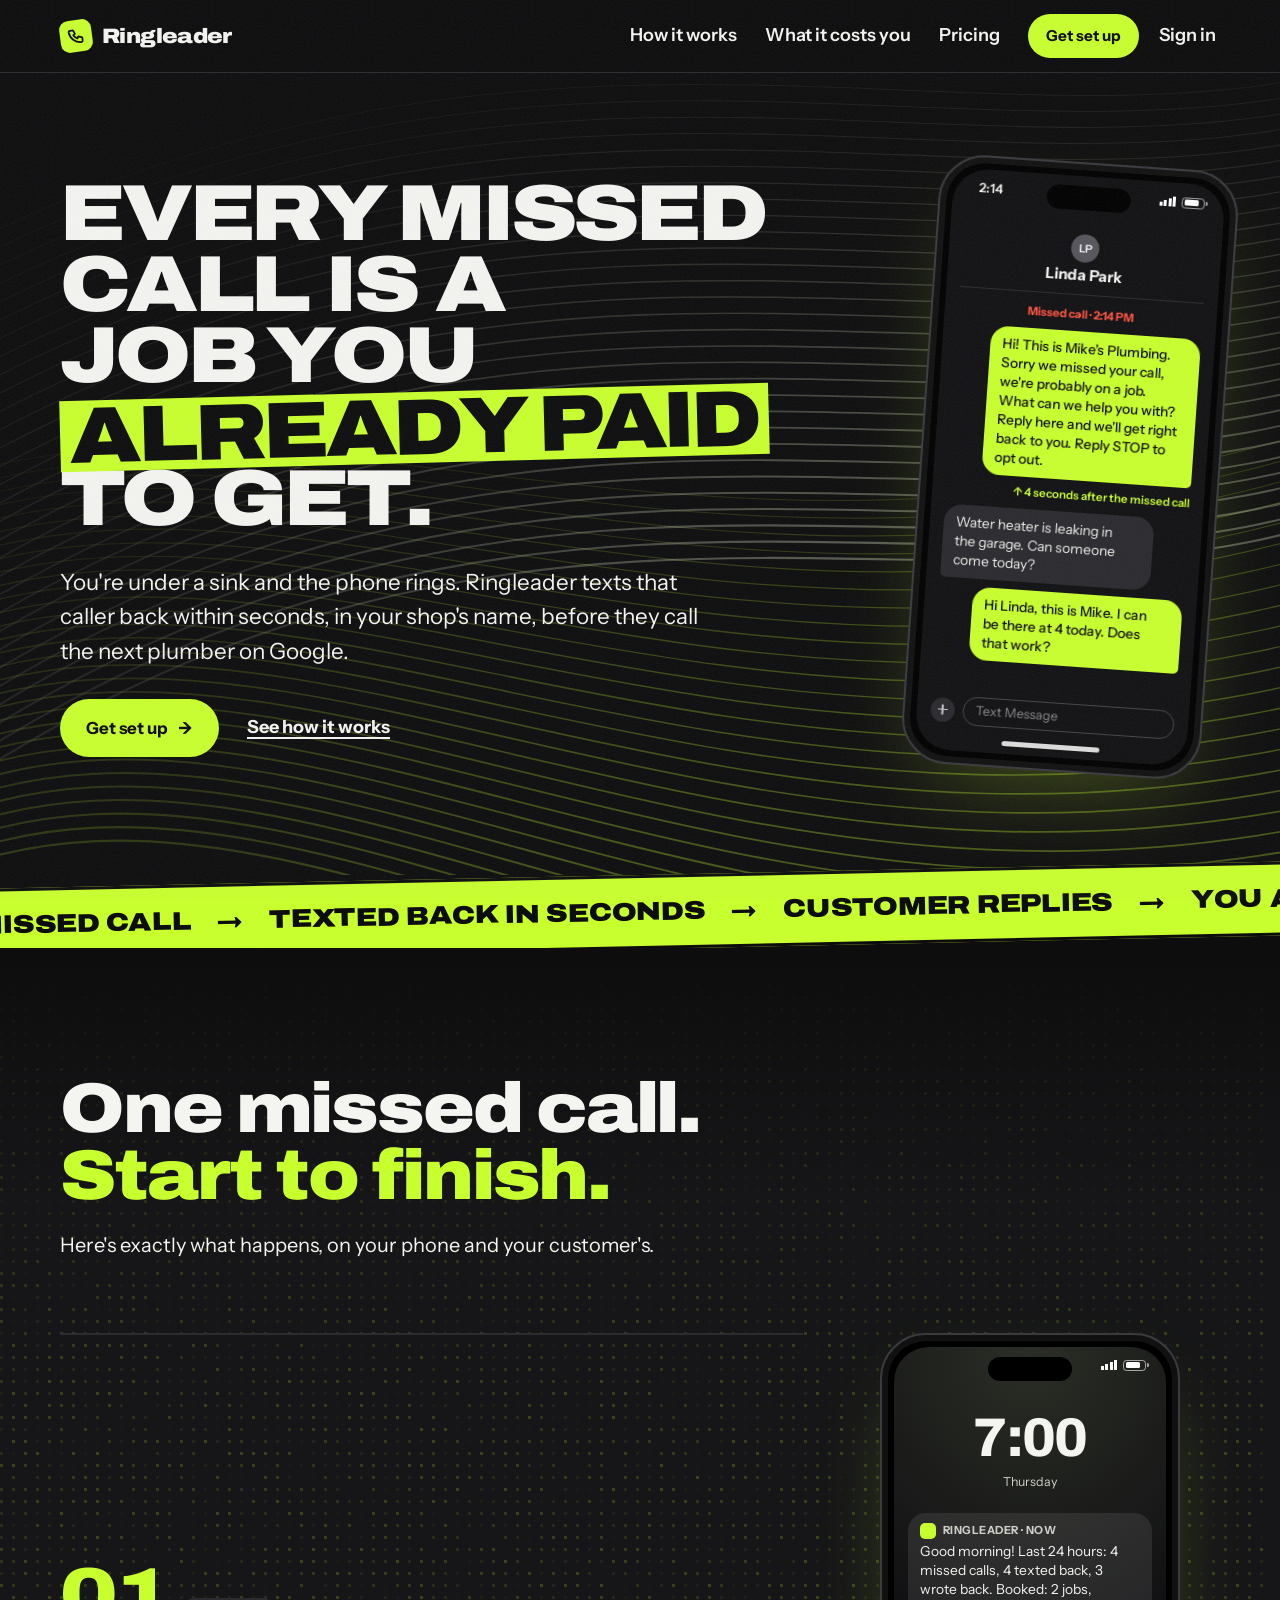
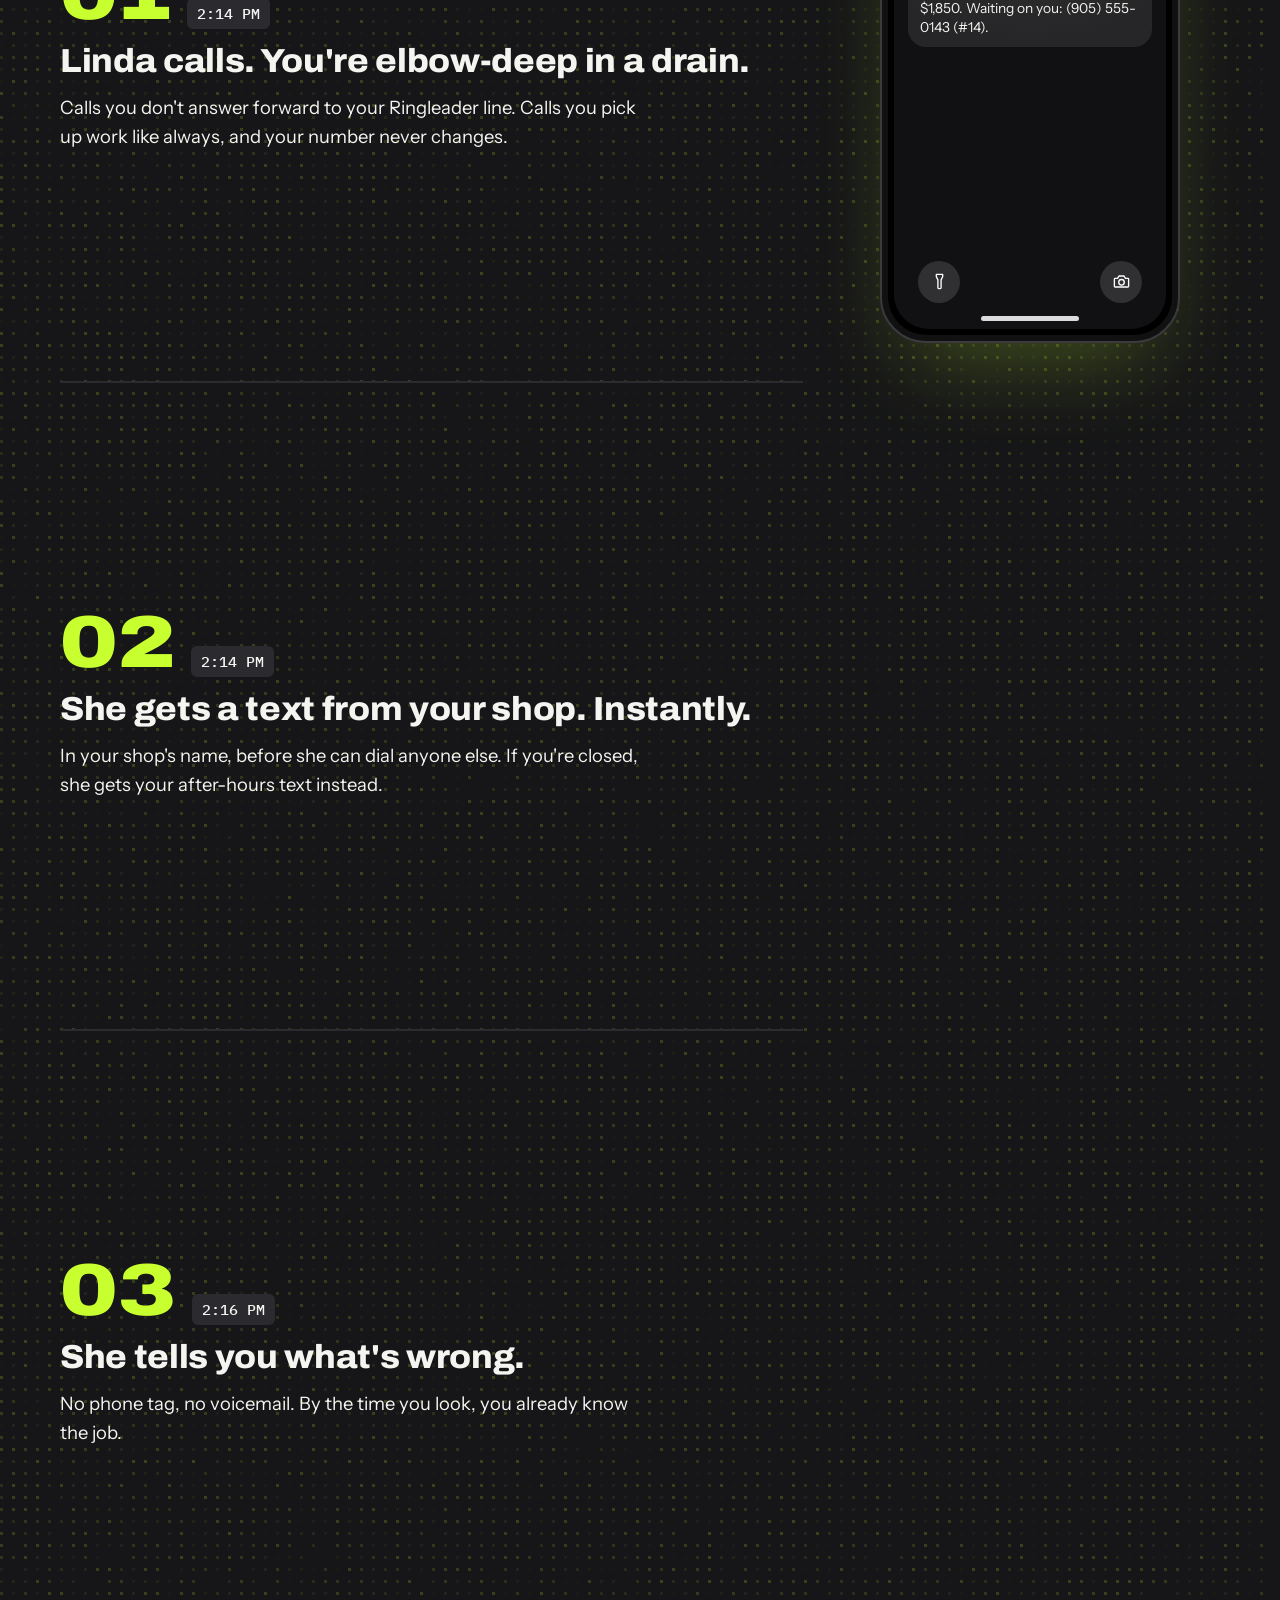
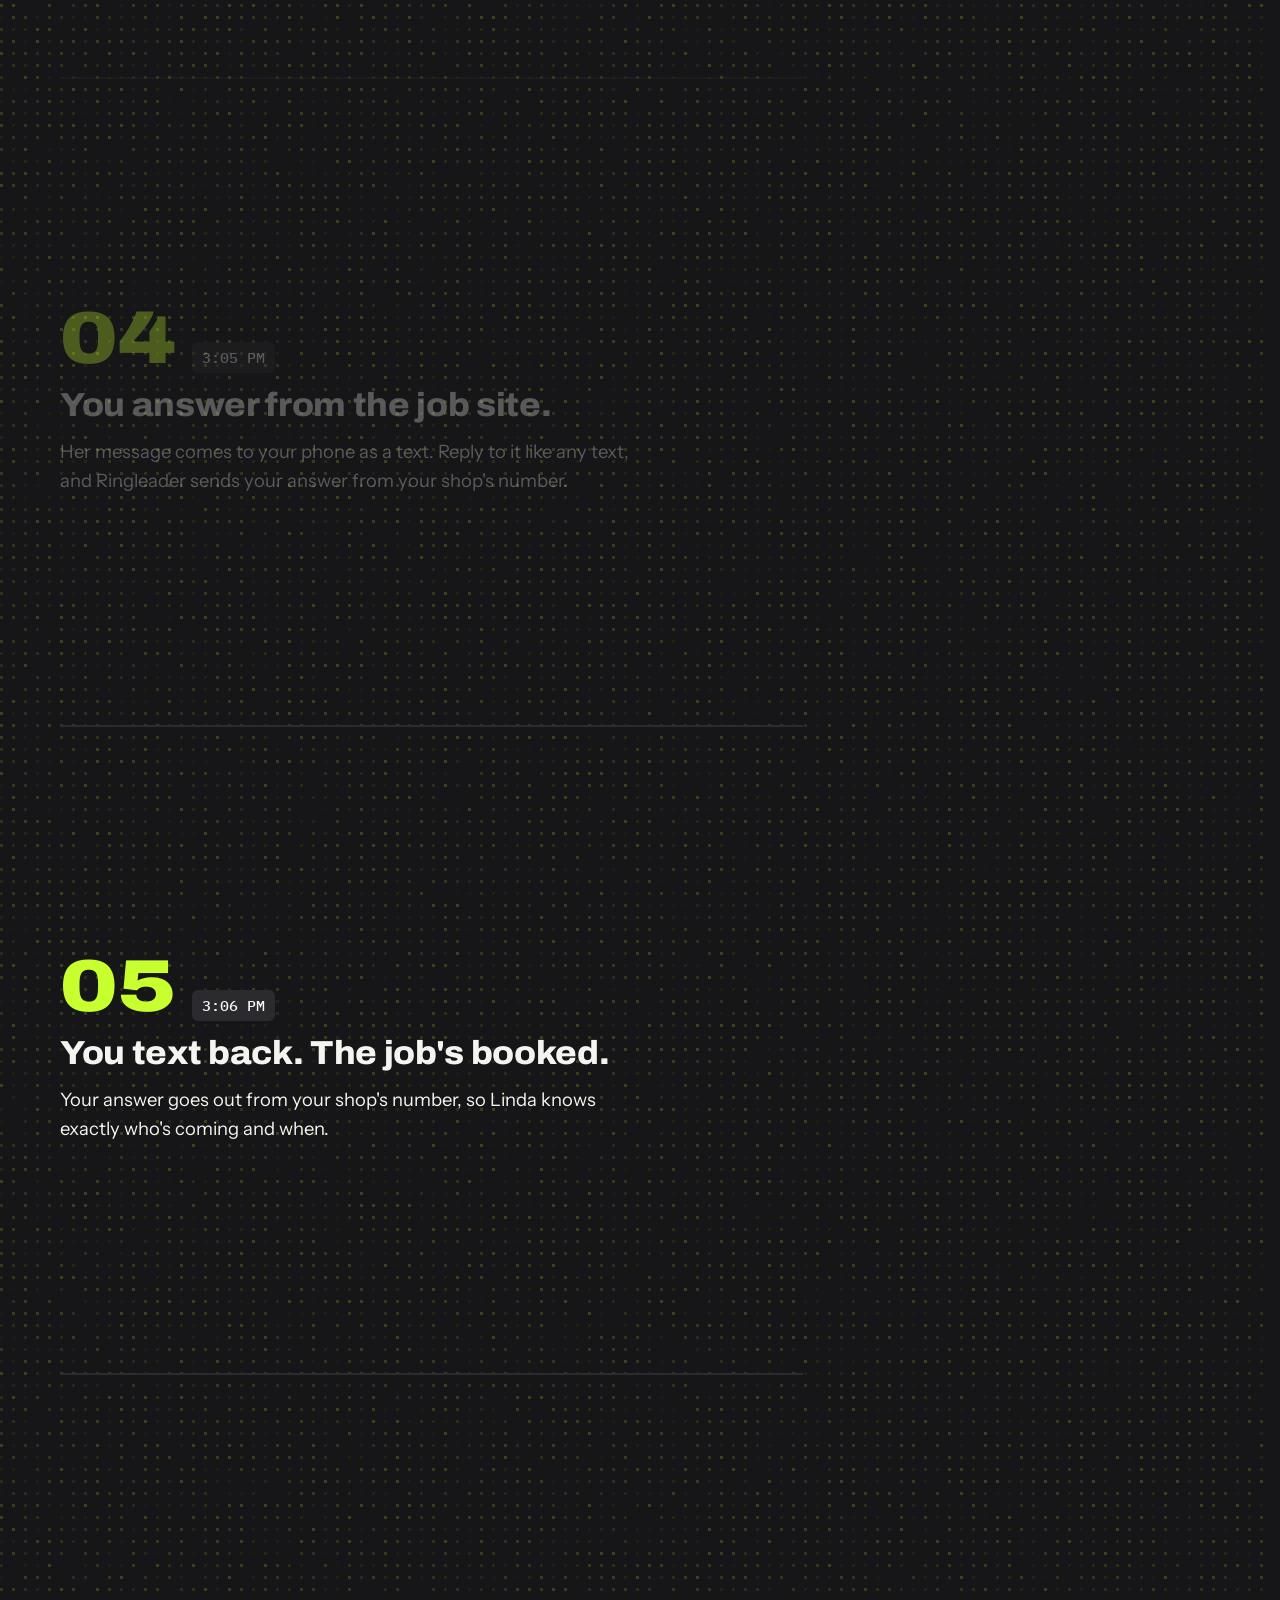
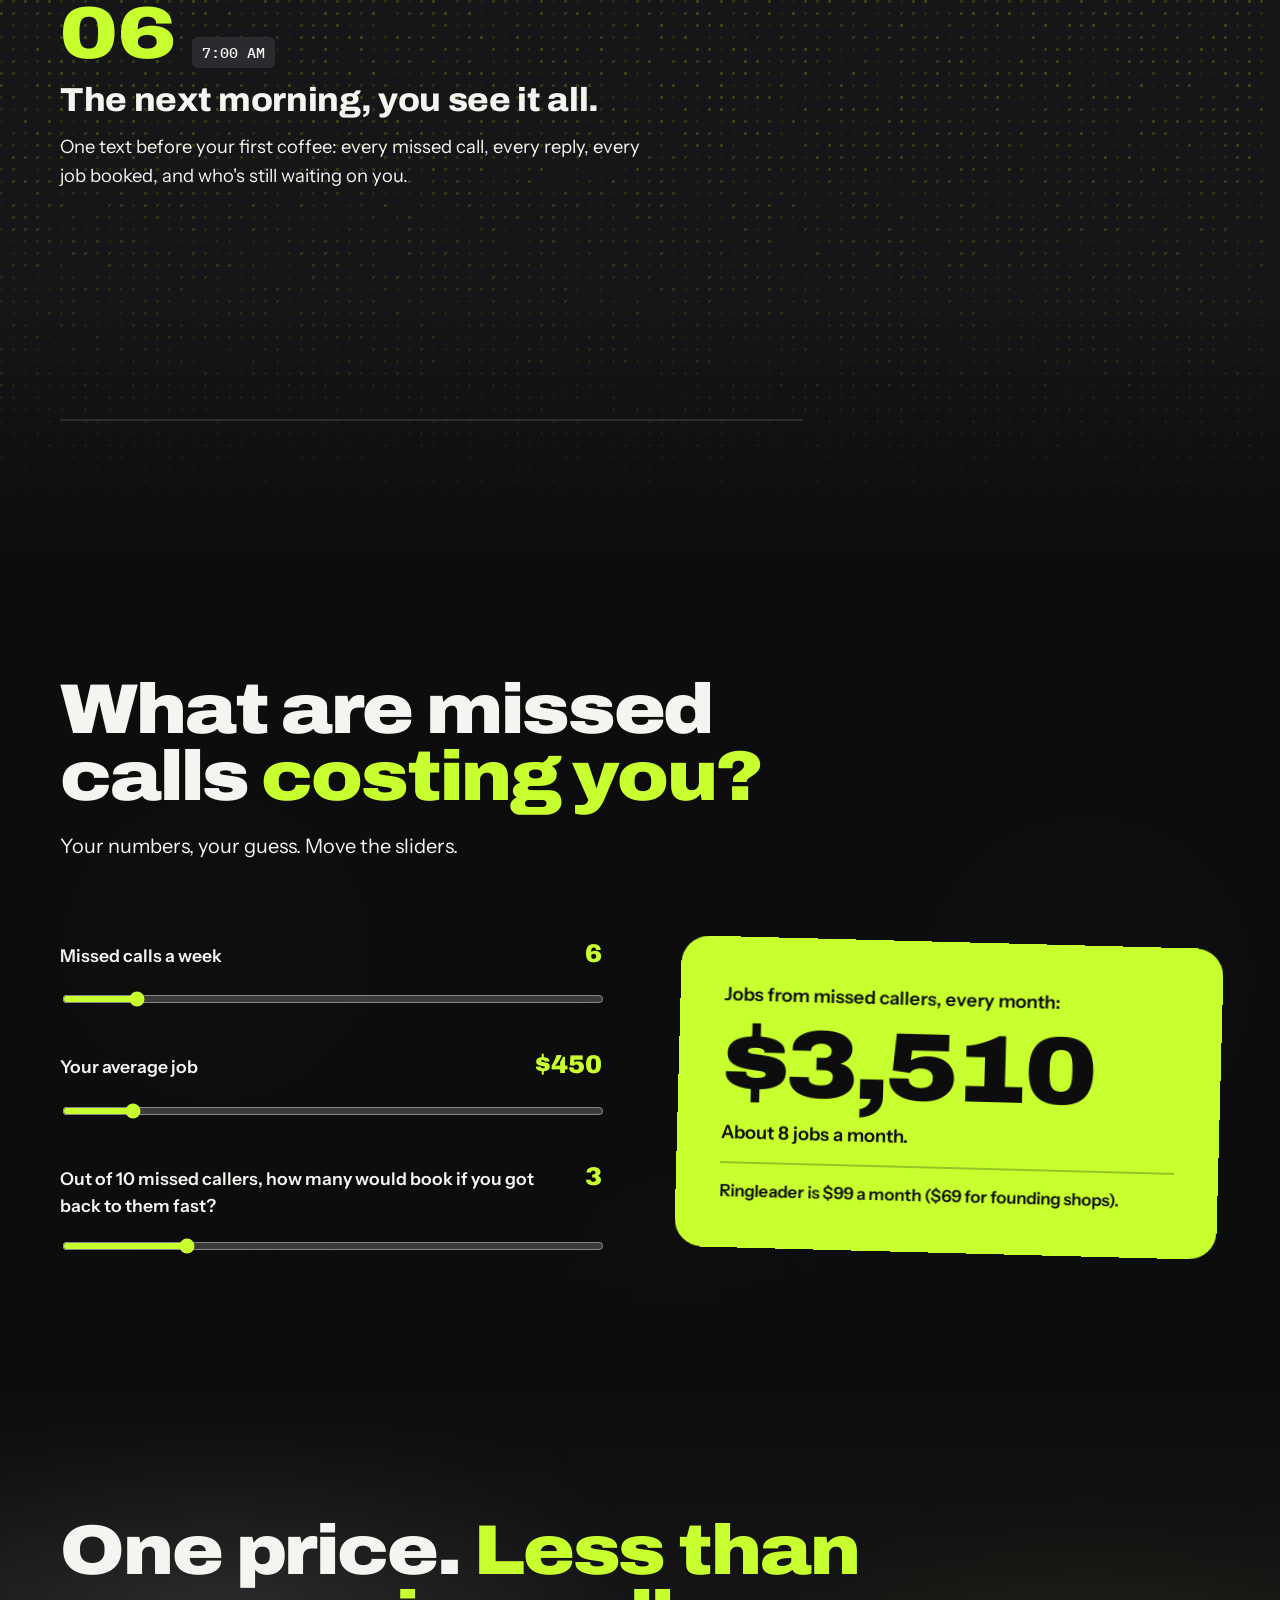
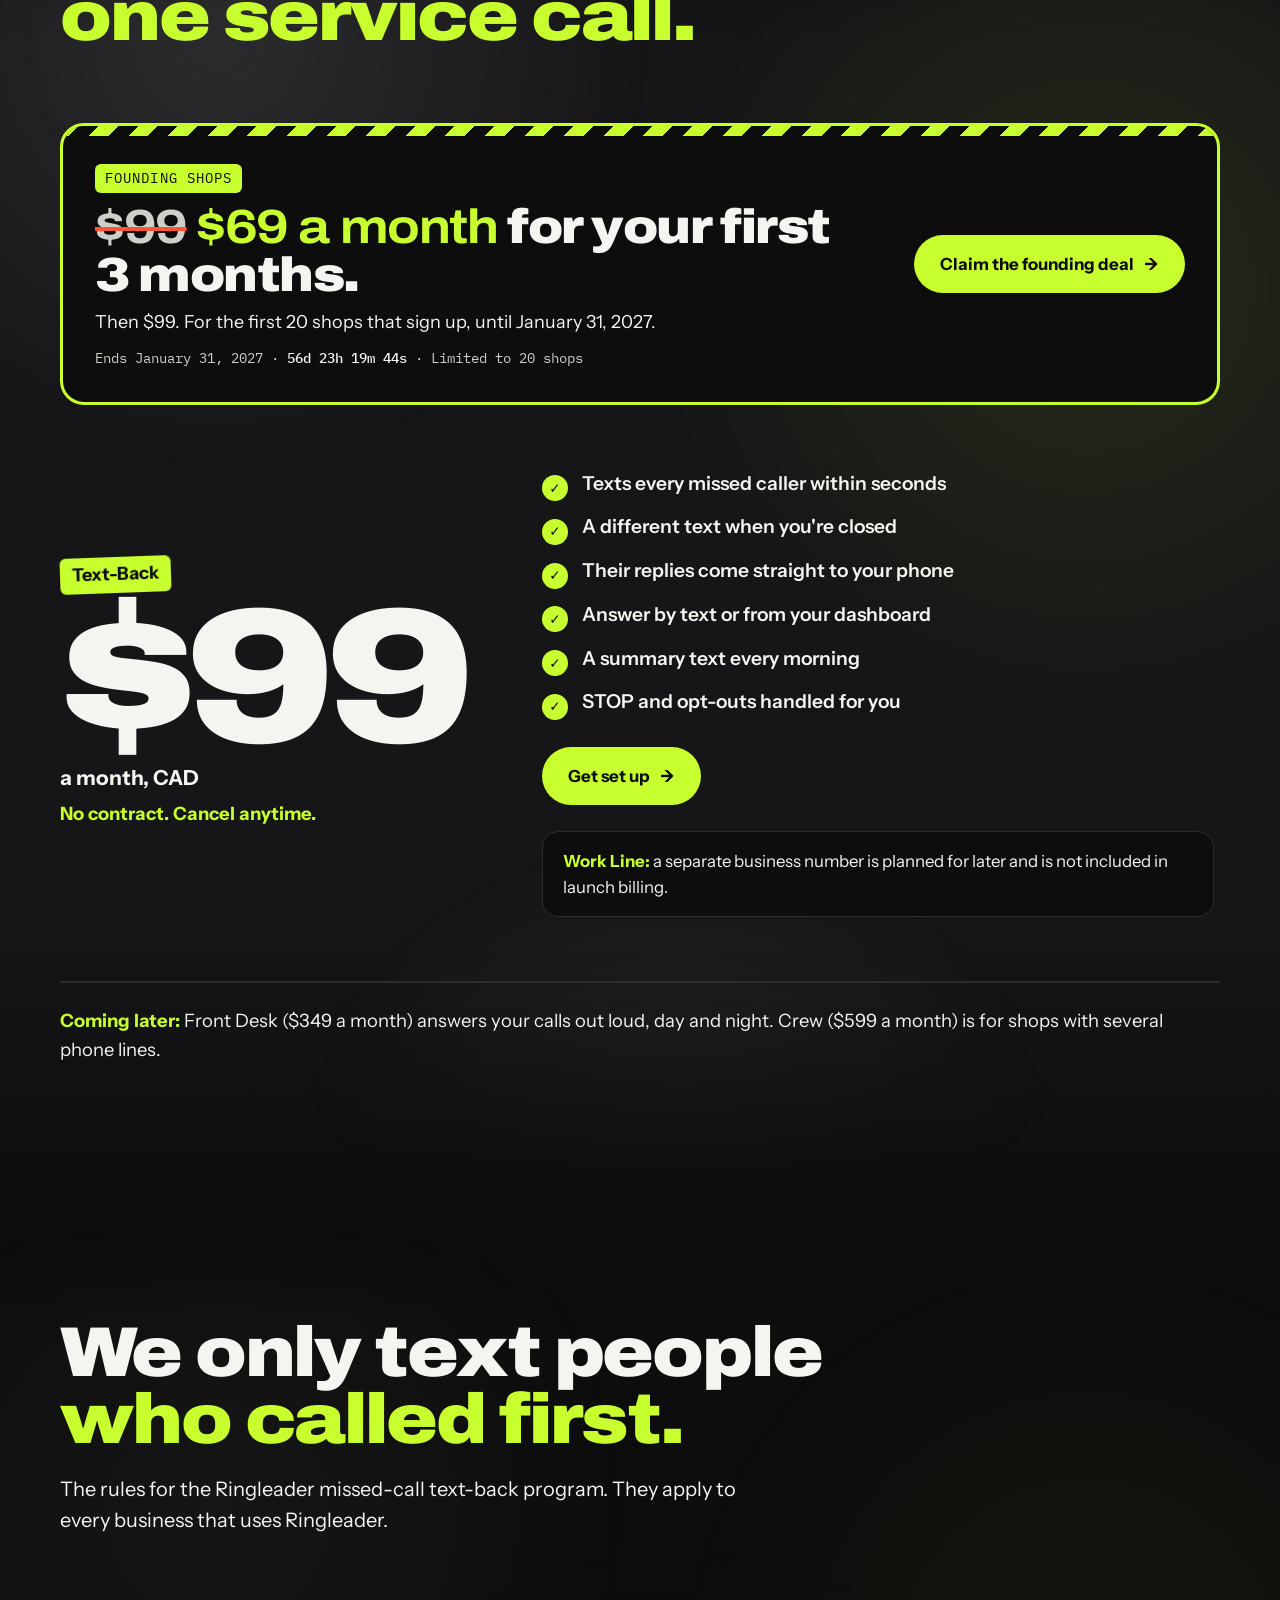
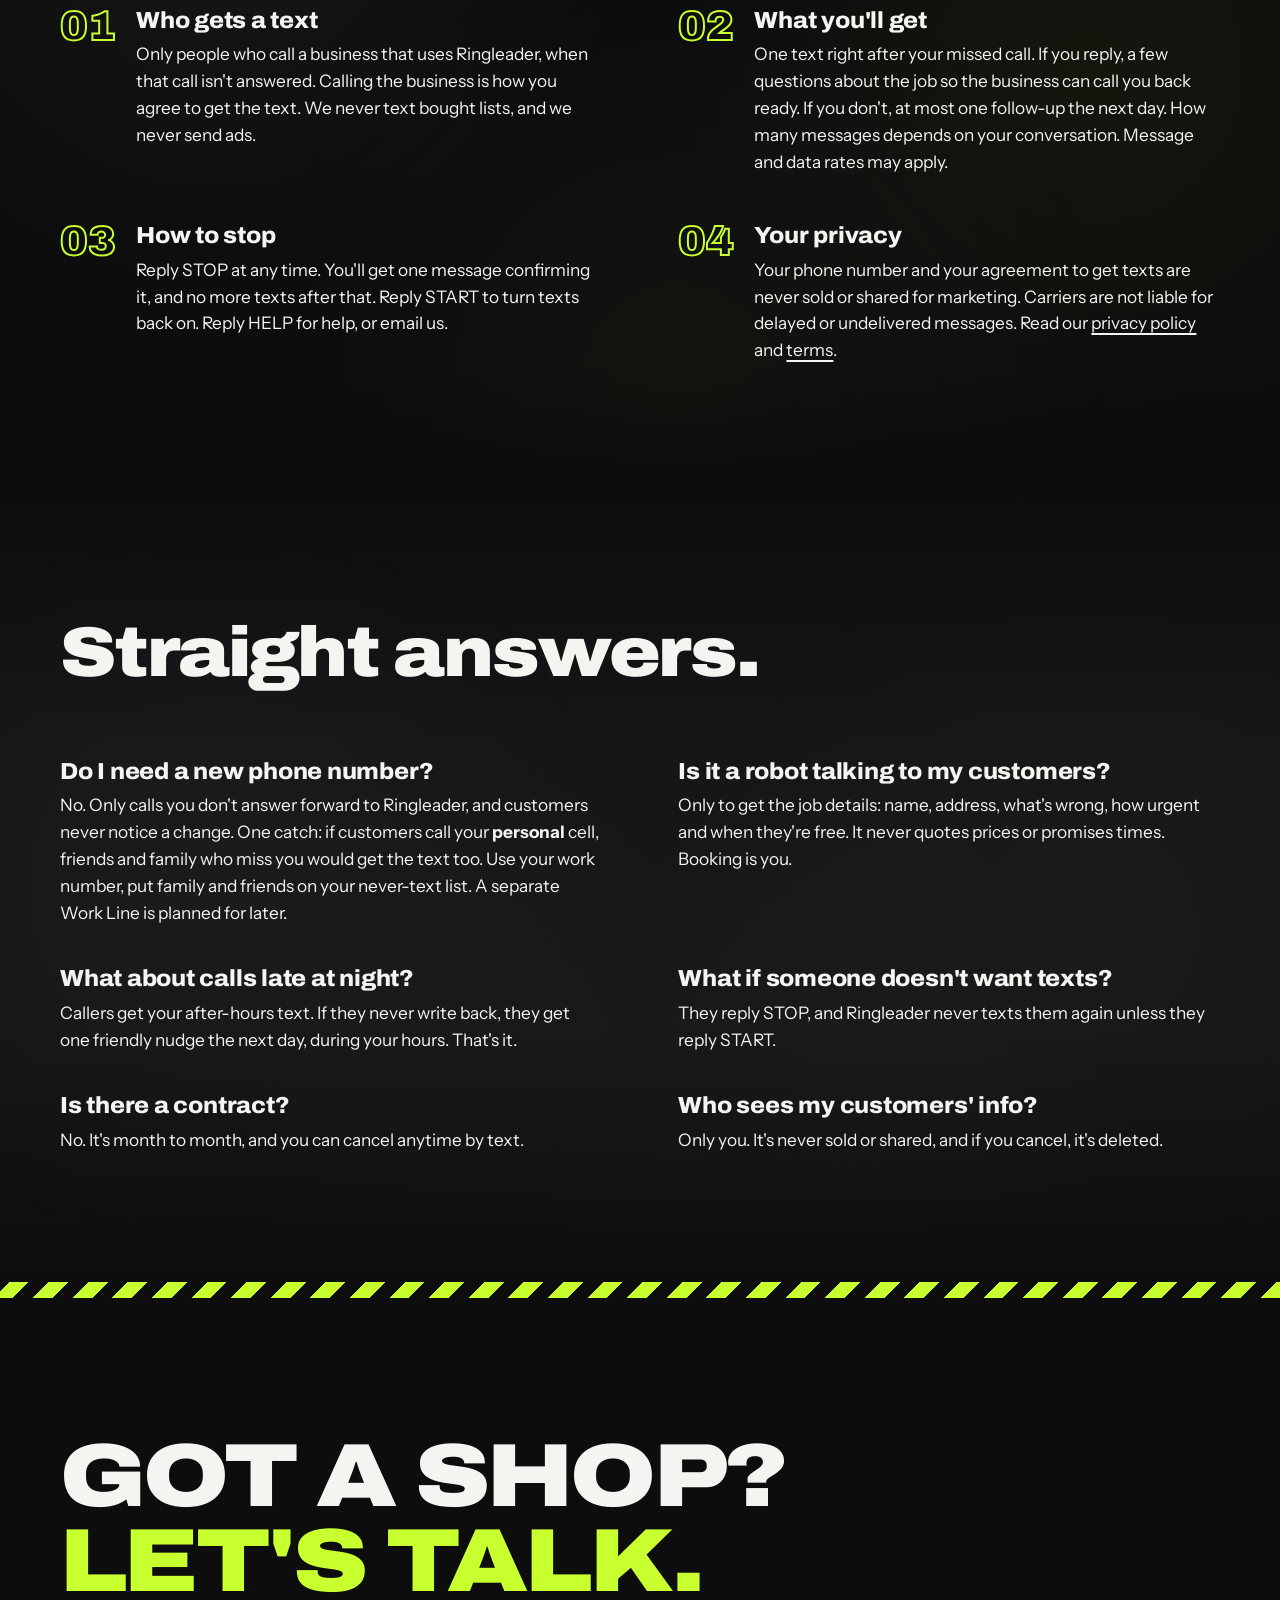
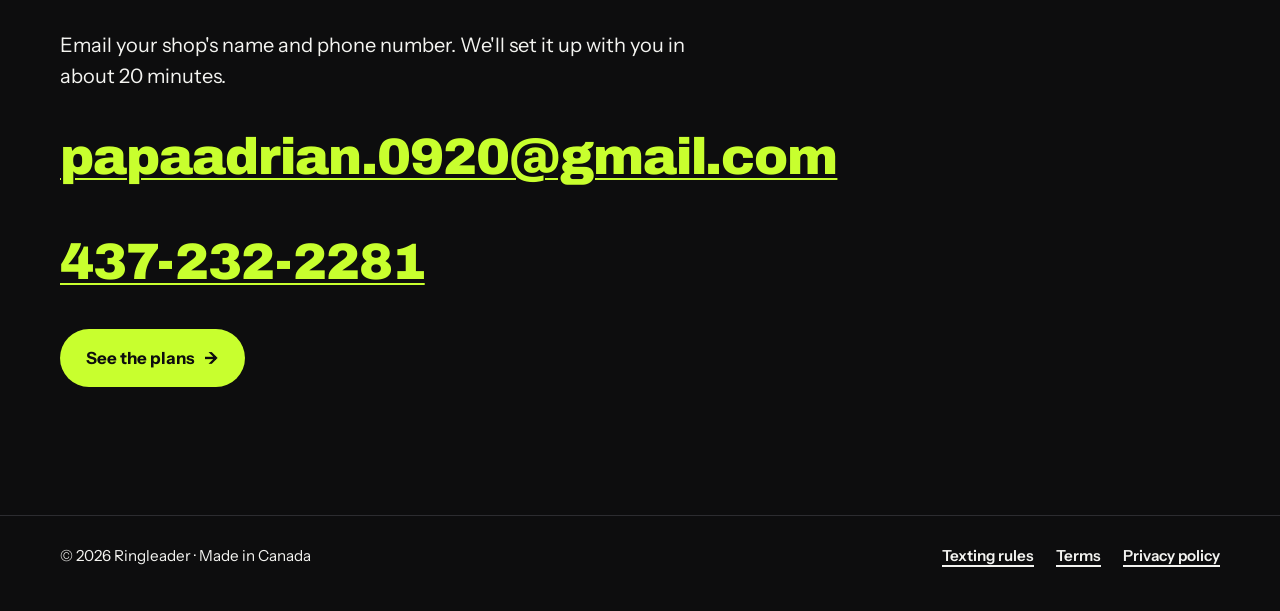
==== commit 415c893c: "Website: after paying, one page in one tab: shop questions, password, then the dashboard - welcome.h" ====
--- a/index.html
+++ b/index.html
@@ -115,9 +115,12 @@
 <link rel="preconnect" href="https://fonts.gstatic.com" crossorigin>
 <link rel="stylesheet" href="https://fonts.googleapis.com/css2?family=Archivo:wdth,wght@62..125,400..900&family=IBM+Plex+Mono:wght@500&family=Instrument+Sans:wght@400..700&display=swap">
 <link rel="stylesheet" href="style.css?v=16">
+<link rel="stylesheet" href="account.css?v=1">
 <script src="deal.js?v=4" defer></script>
 <script src="leads.js?v=3" defer></script>
-<script src="signin.js?v=5" defer></script>
+<script src="paylinks.js?v=4" defer></script>
+<script src="signin.js?v=6" defer></script>
+<script src="account.js?v=1" defer></script>
 <script src="main.js" defer></script>
 <script src="paths.js?v=4" defer></script>
 <script src="flickergrid.js?v=1" defer></script>
--- a/account.css
+++ b/account.css
@@ -0,0 +1,21 @@
+/* The circle in the top right (account.js) and the "finish setting up" bar. */
+.top nav { margin-left: auto; }
+.me { position: relative; flex: 0 0 auto; margin-left: -4px; }
+.me-signin { font-weight: 600; text-decoration: none; padding: 8px 4px; }
+.me-btn { position: relative; display: grid; place-items: center; width: 44px; height: 44px; padding: 0; border: 0; border-radius: 50%; background: none; cursor: pointer; }
+.me-circle { display: grid; place-items: center; width: 38px; height: 38px; border-radius: 50%; background: var(--ink); color: var(--bg); font: 800 .9rem/1 var(--f-display); letter-spacing: .02em; }
+.me-btn:hover .me-circle, .me-btn[aria-expanded="true"] .me-circle { background: var(--hivis); color: var(--on-hivis); }
+.me-btn:focus-visible { outline: 2px solid var(--hivis); outline-offset: 2px; }
+.me-dot { position: absolute; top: 2px; right: 2px; width: 13px; height: 13px; border-radius: 50%; background: var(--hivis); border: 2px solid var(--bg); }
+.me-menu { position: absolute; right: 0; top: calc(100% + 10px); z-index: 60; display: grid; gap: 4px; width: min(300px, calc(100vw - 32px)); padding: 16px; border: 1px solid rgba(255, 255, 255, .16); border-radius: 16px; background: #101012; box-shadow: 0 18px 50px rgba(0, 0, 0, .55); font-size: .95rem; }
+.me-menu[hidden] { display: none; }
+.me-name { margin: 0; font-weight: 700; font-size: 1.05rem; }
+.me-line { margin: 0; color: var(--soft); overflow-wrap: anywhere; }
+.me-state { margin: 8px 0 6px; font-family: var(--f-mono); font-size: .78rem; text-transform: uppercase; letter-spacing: .06em; color: var(--soft); }
+.me-state-setup, .me-state-done { color: var(--hivis); }
+.me-go { display: block; padding: 11px 14px; border-radius: 11px; background: var(--hivis); color: var(--on-hivis); font-weight: 700; text-align: center; text-decoration: none; }
+.me-go:hover { color: var(--on-hivis); filter: brightness(1.05); }
+.me-link { margin-top: 6px; padding: 6px 0; border: 0; background: none; color: var(--soft); font: inherit; font-size: .88rem; text-align: left; text-decoration: underline; cursor: pointer; }
+.finish-bar { position: relative; z-index: 41; display: block; padding: 11px 16px; background: var(--hivis); color: var(--on-hivis); font-weight: 600; text-align: center; text-decoration: none; }
+.finish-bar:hover { color: var(--on-hivis); }
+@media (max-width: 820px) { .me { margin-left: 0; } }
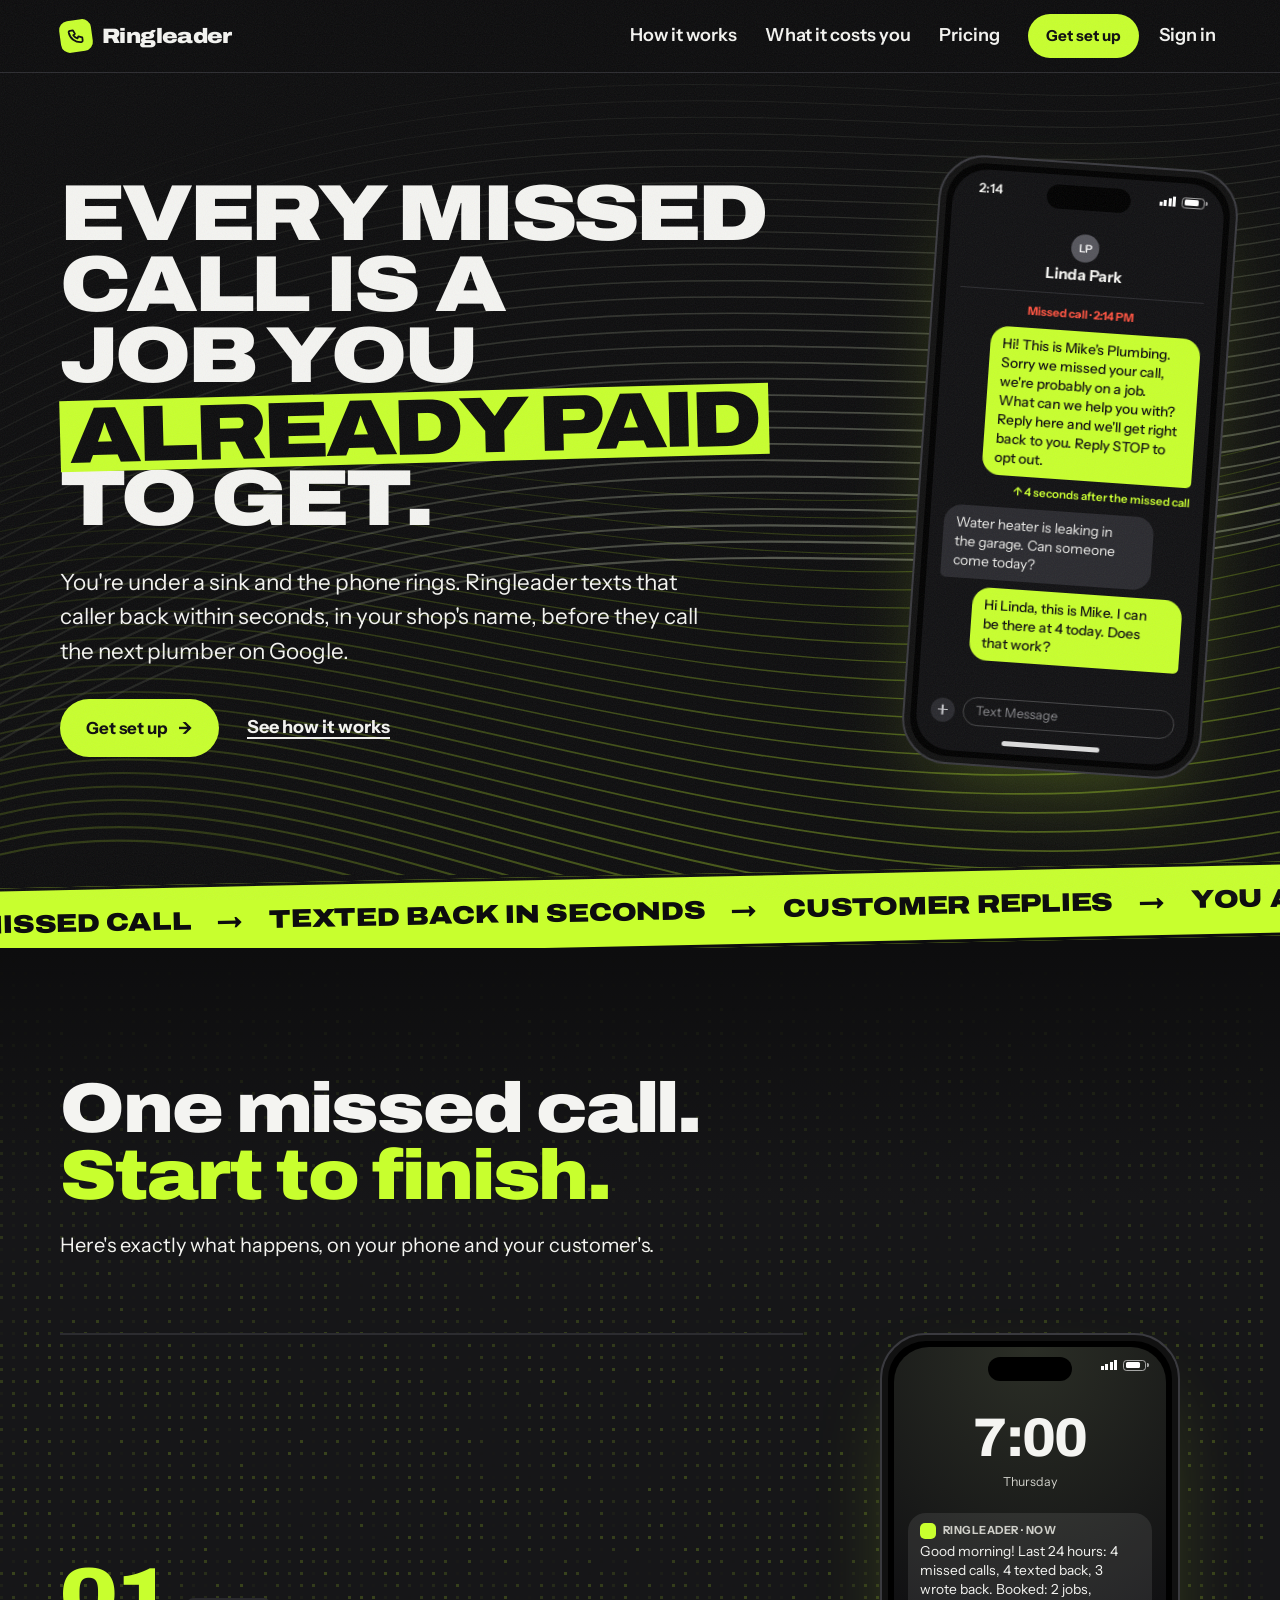
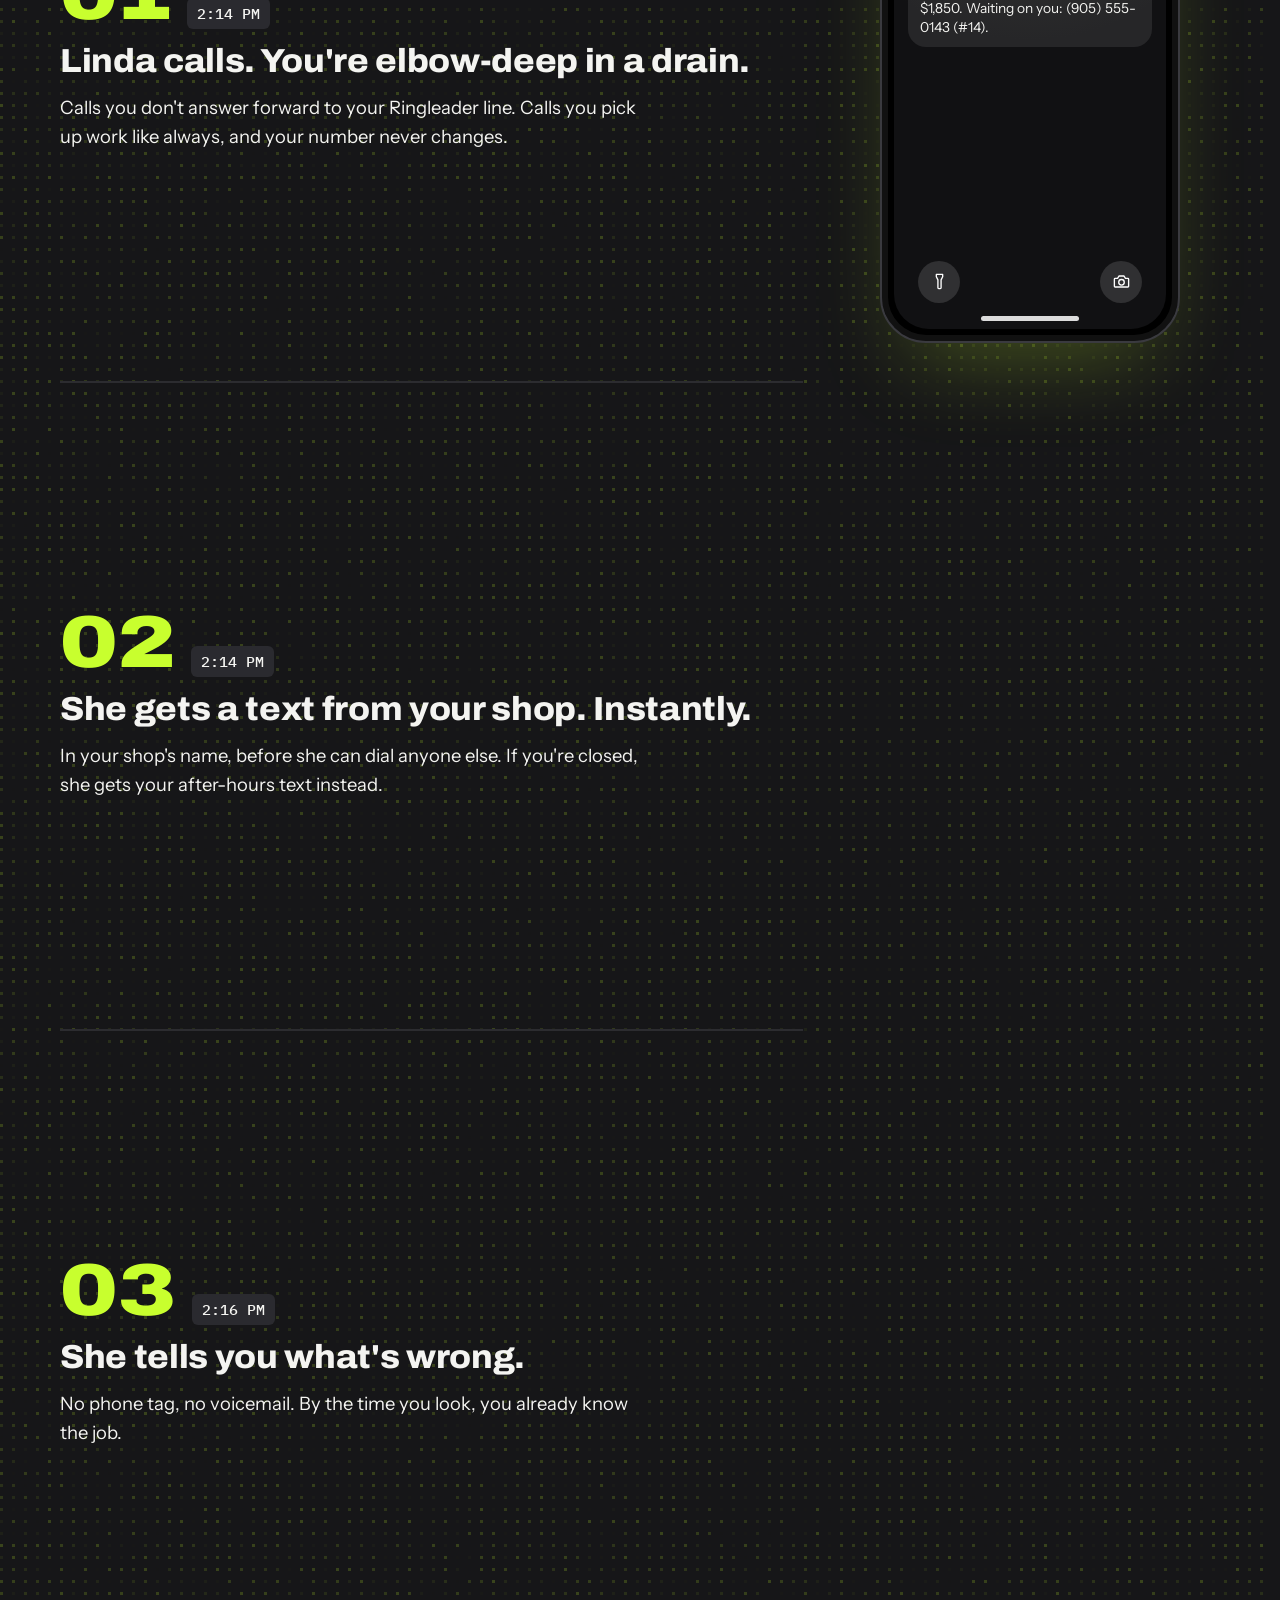
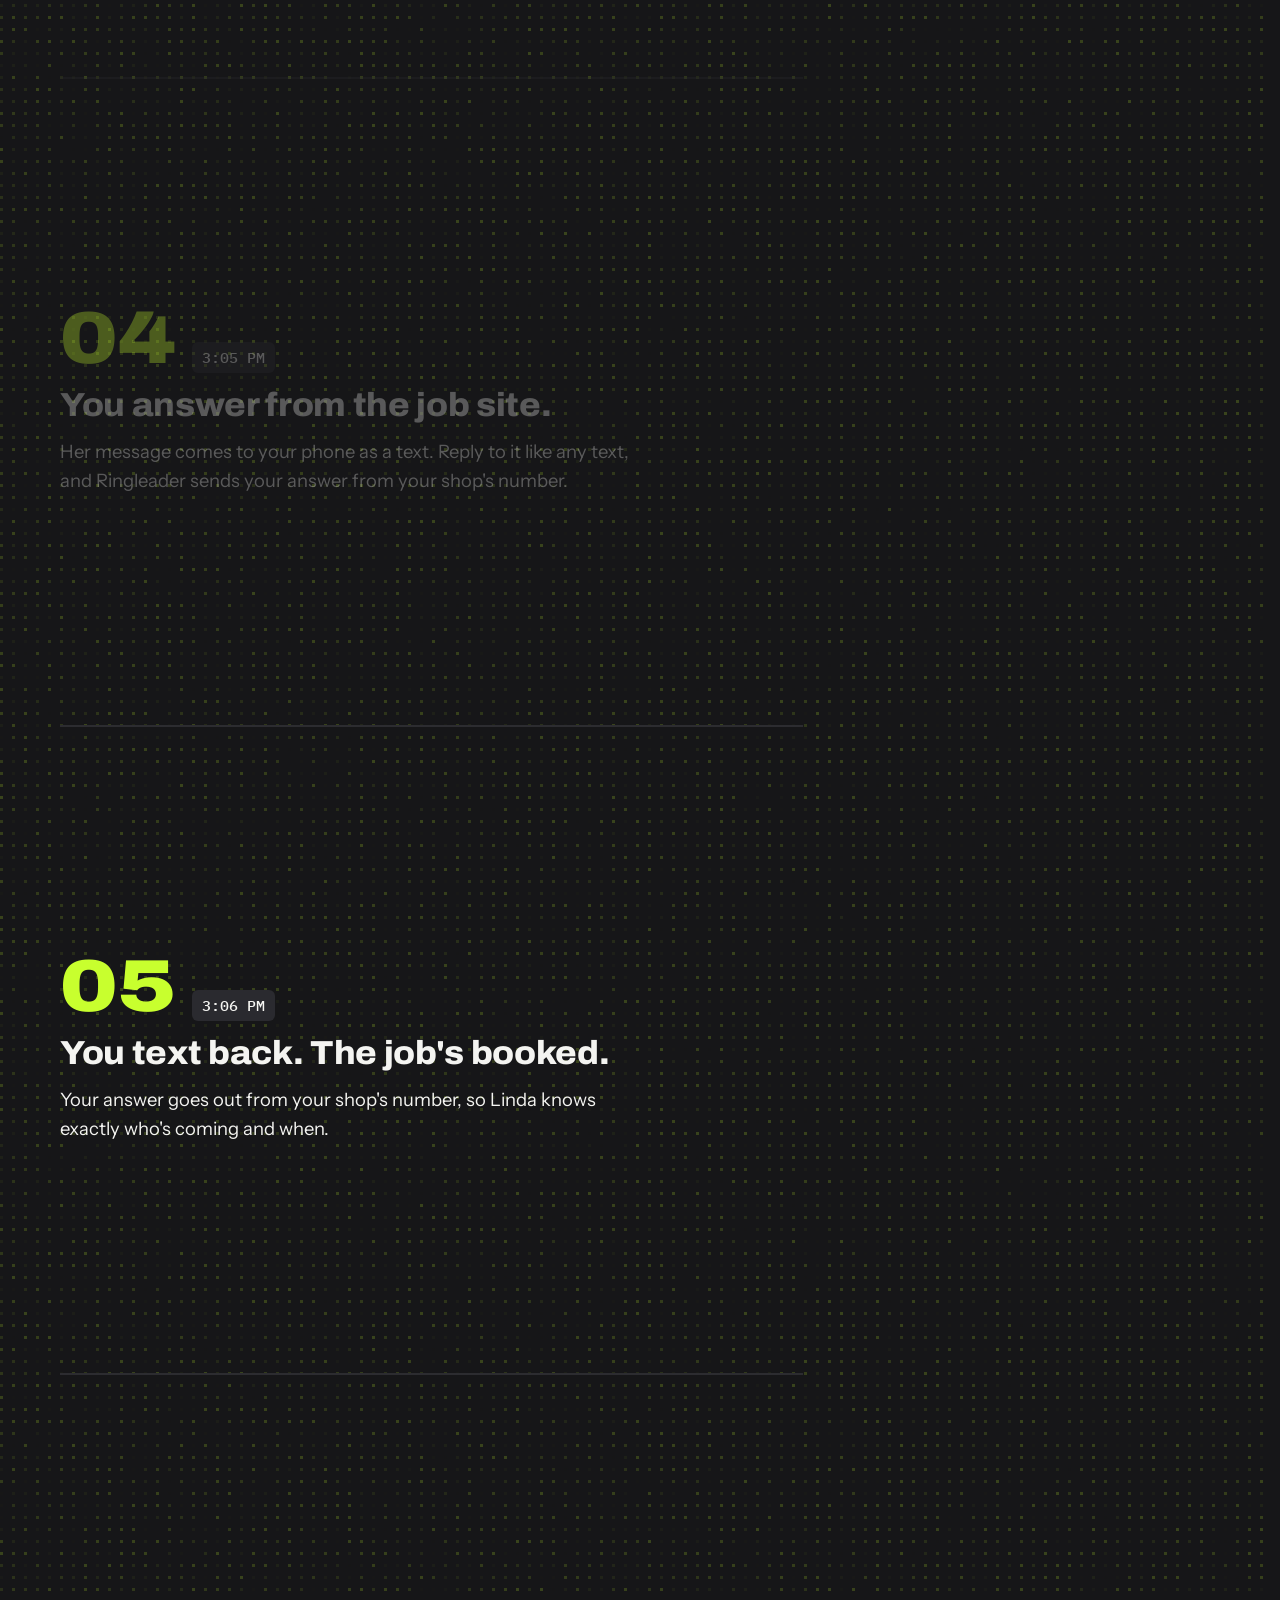
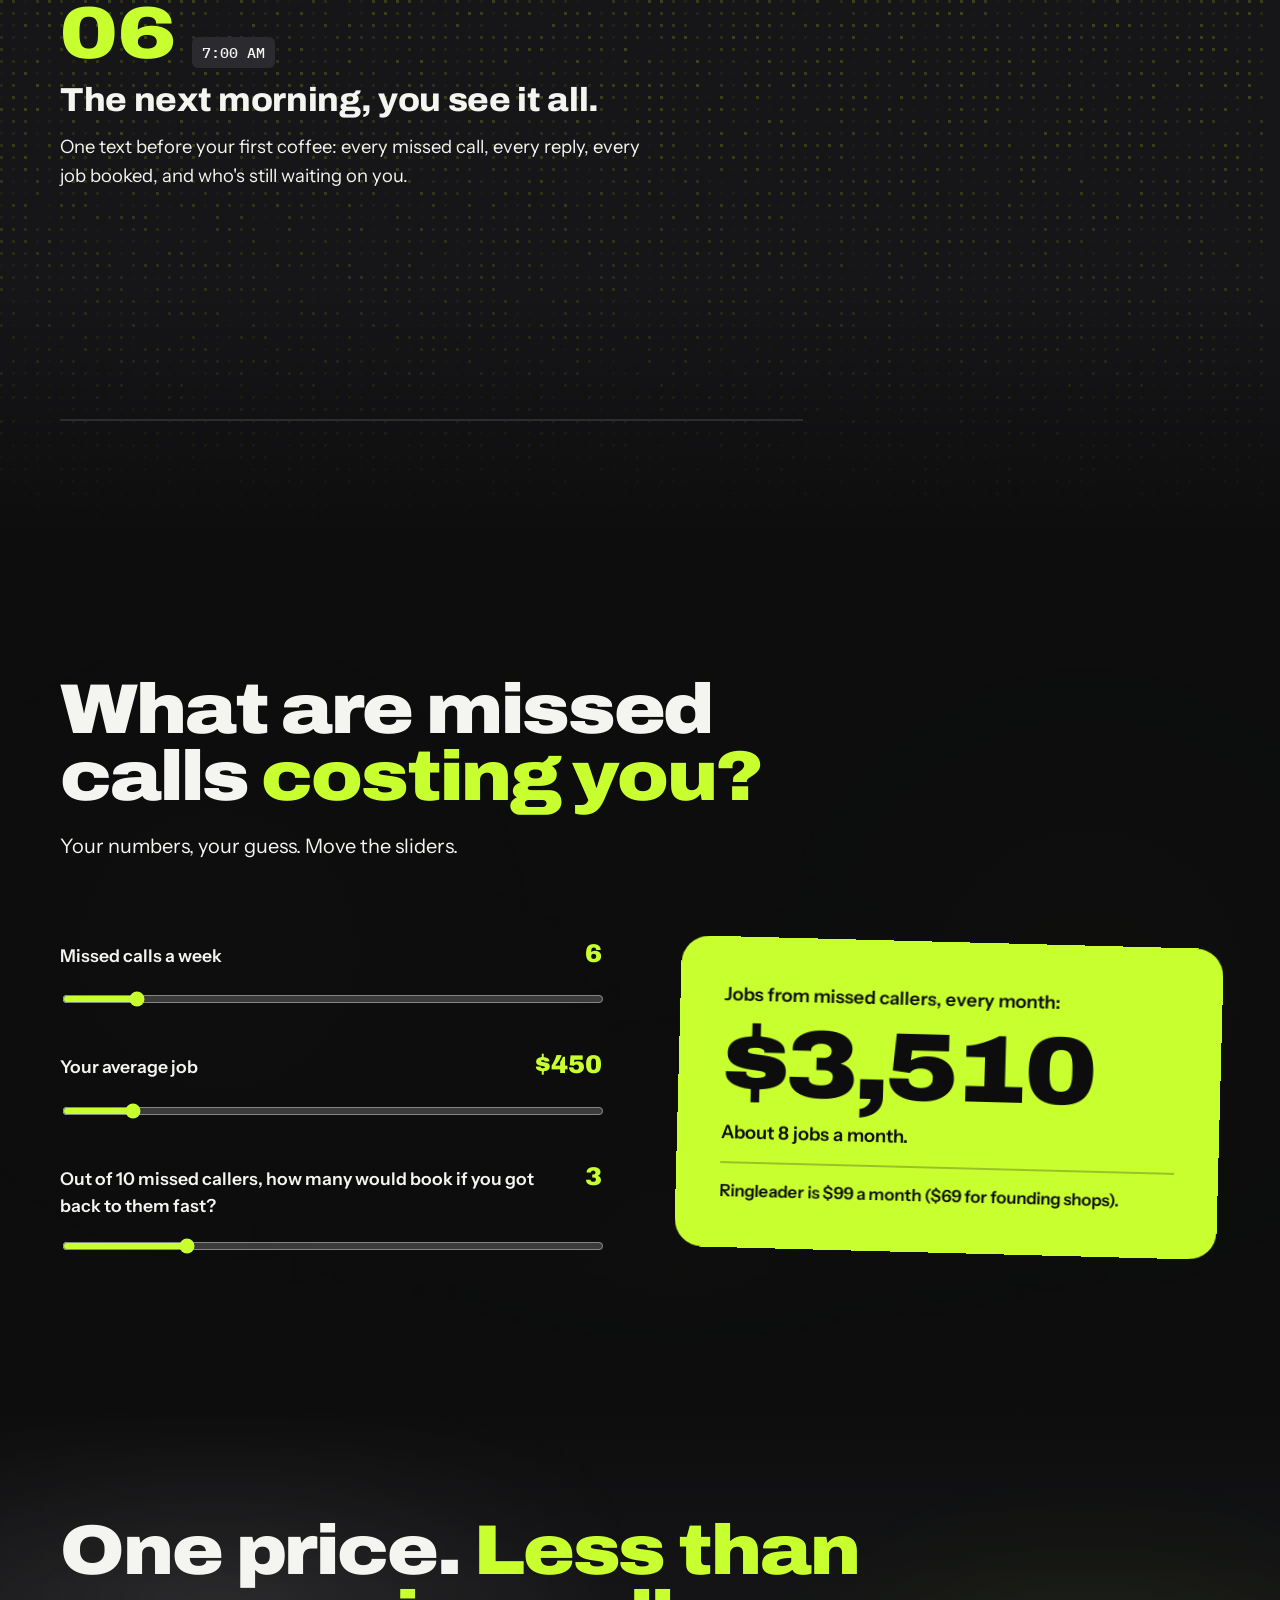
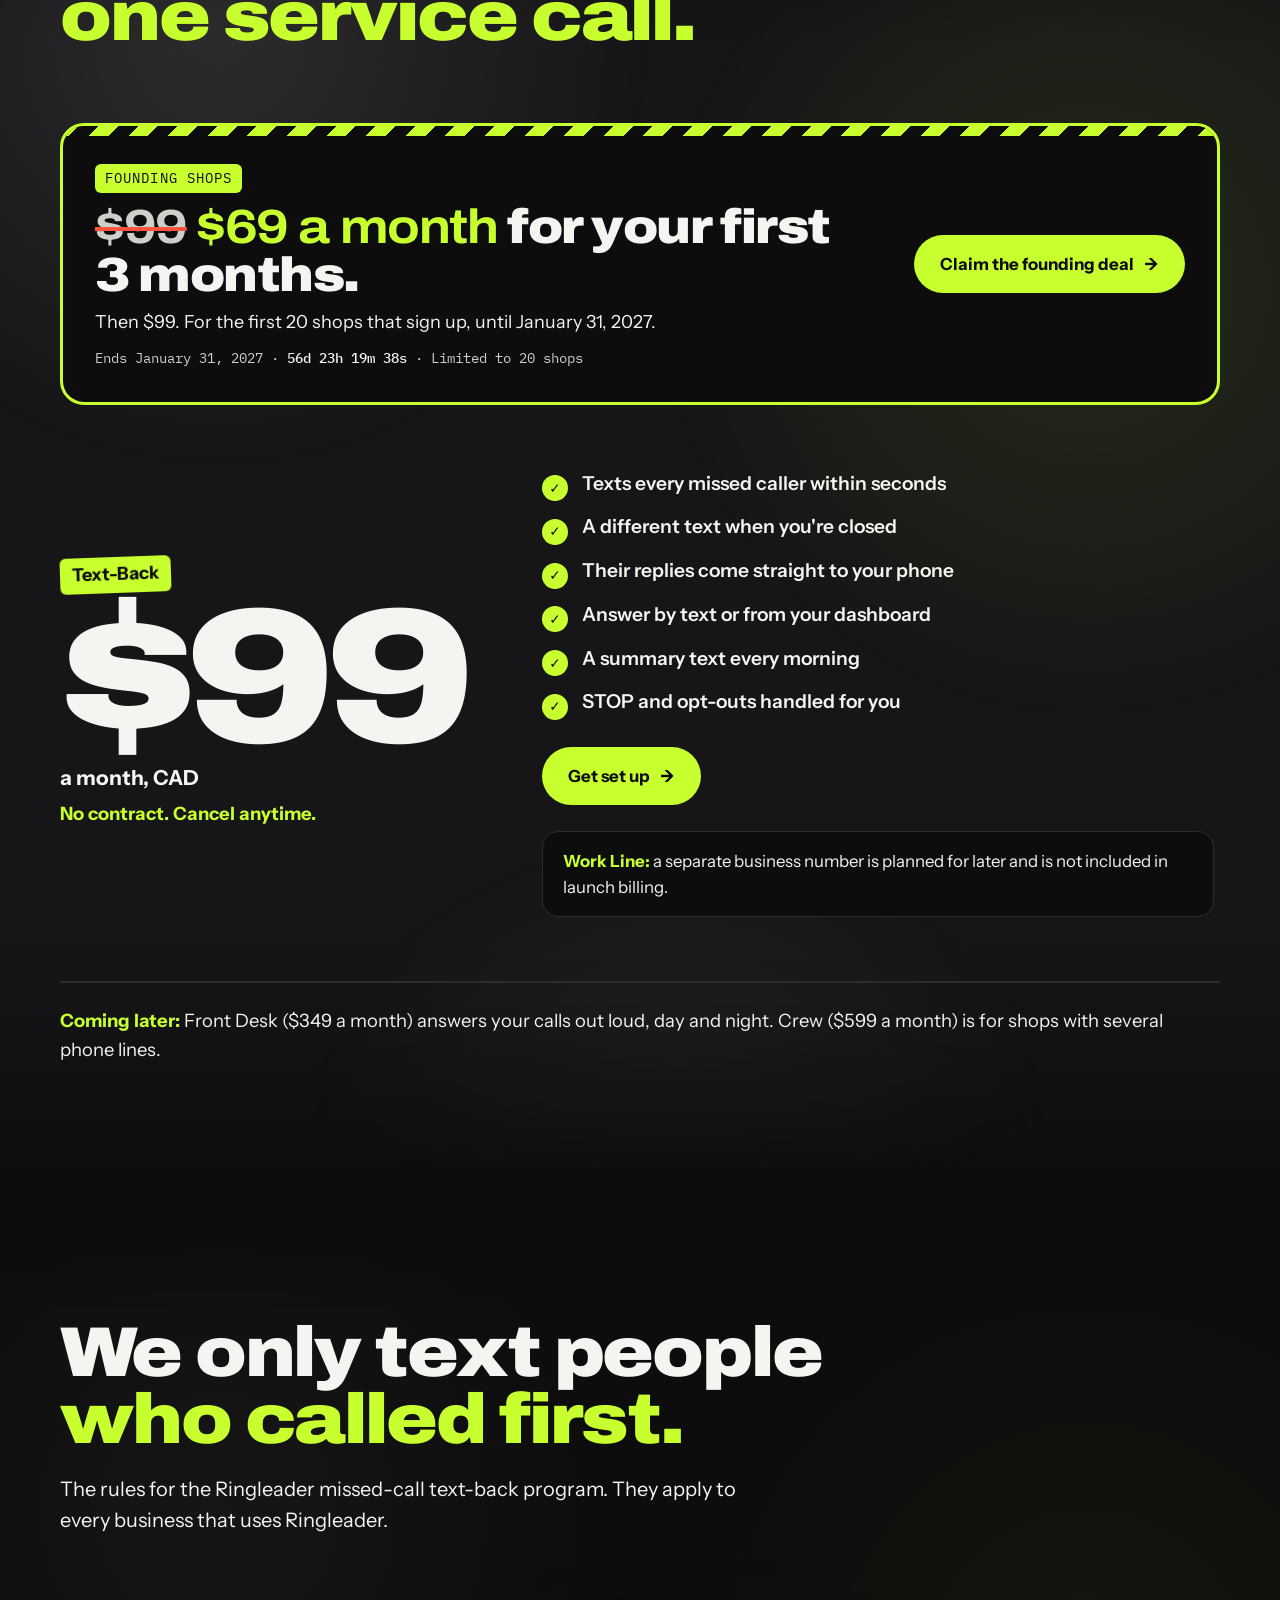
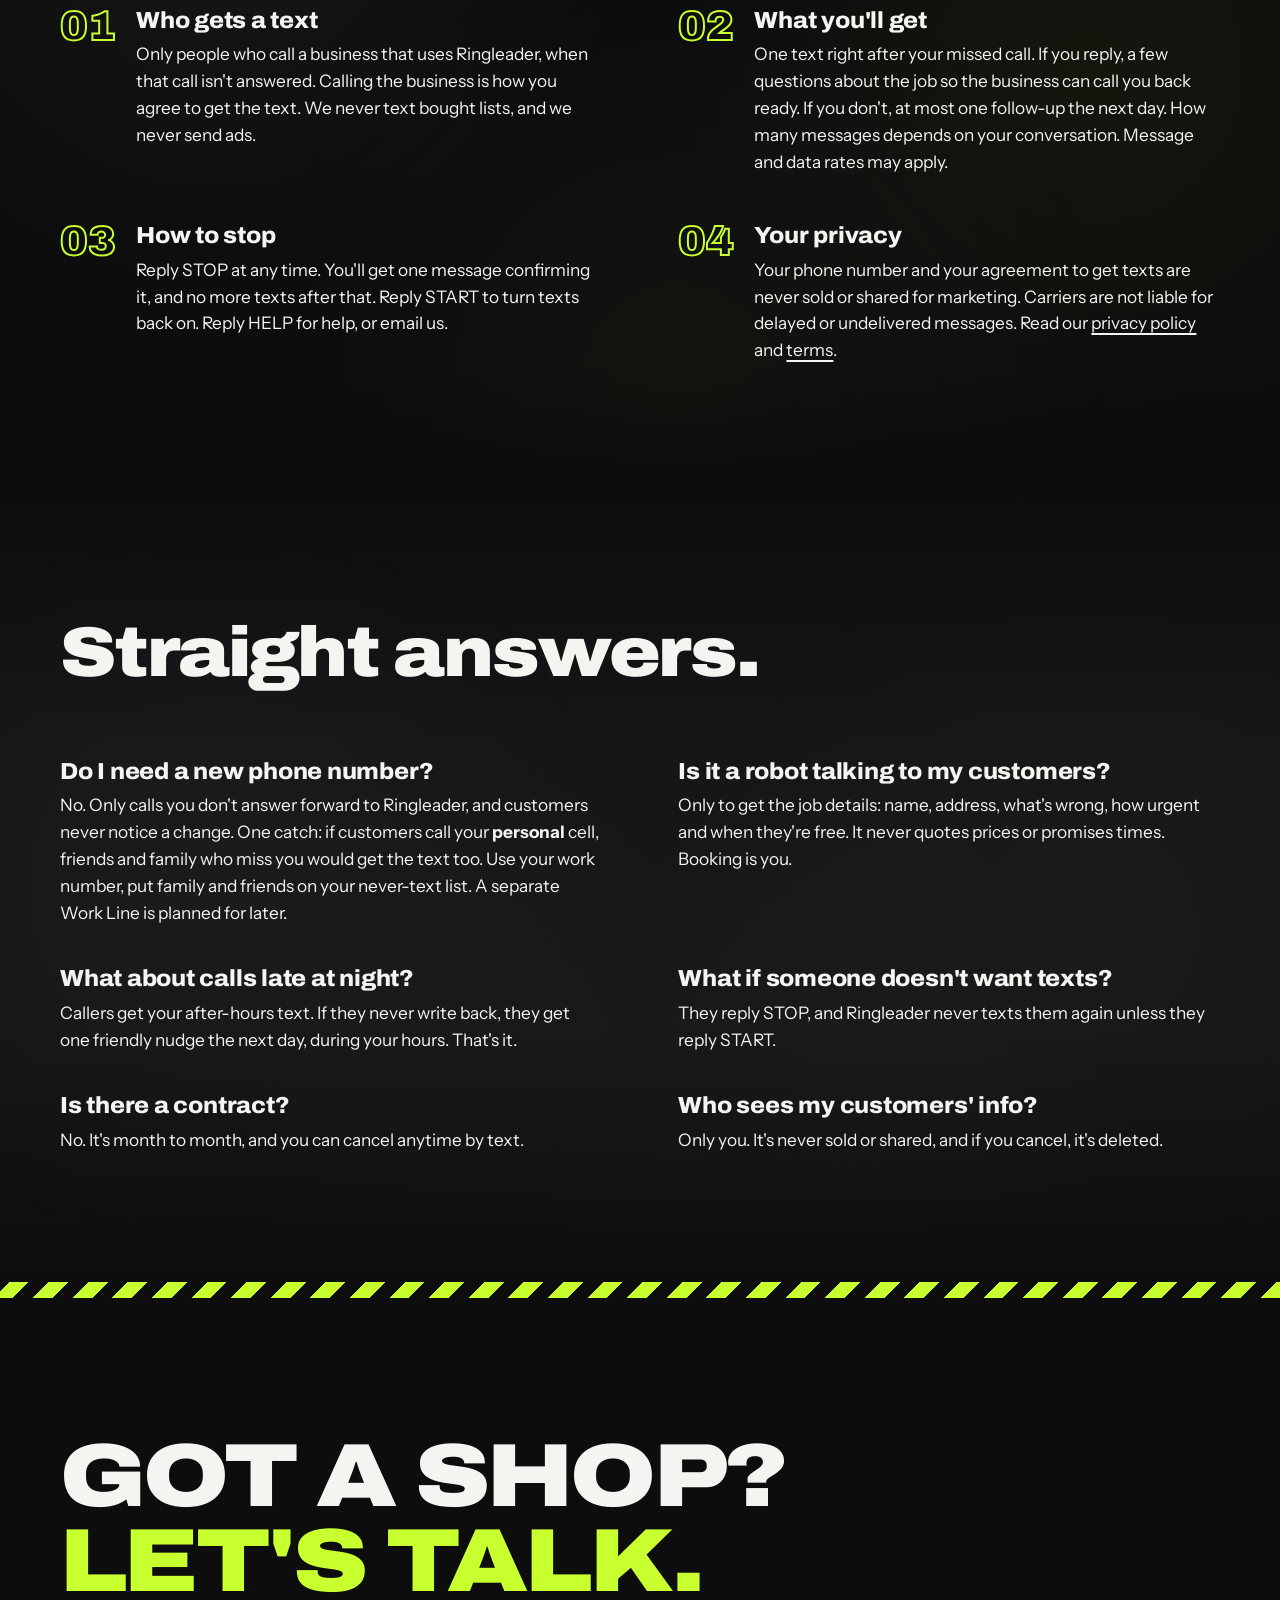
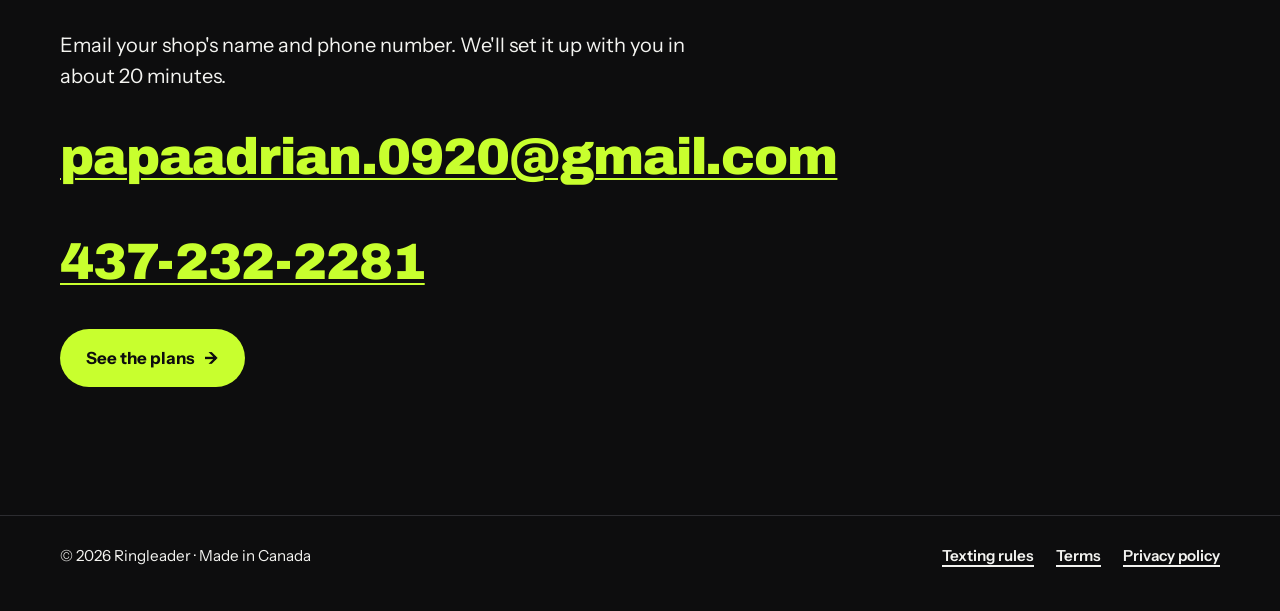
==== commit d07bf1b3: "Yearly C$950 Stripe links (live and sandbox); Stripe returns to the plans page go straight on to set" ====
--- a/index.html
+++ b/index.html
@@ -118,7 +118,7 @@
 <link rel="stylesheet" href="account.css?v=1">
 <script src="deal.js?v=4" defer></script>
 <script src="leads.js?v=3" defer></script>
-<script src="paylinks.js?v=4" defer></script>
+<script src="paylinks.js?v=5" defer></script>
 <script src="signin.js?v=6" defer></script>
 <script src="account.js?v=1" defer></script>
 <script src="main.js" defer></script>
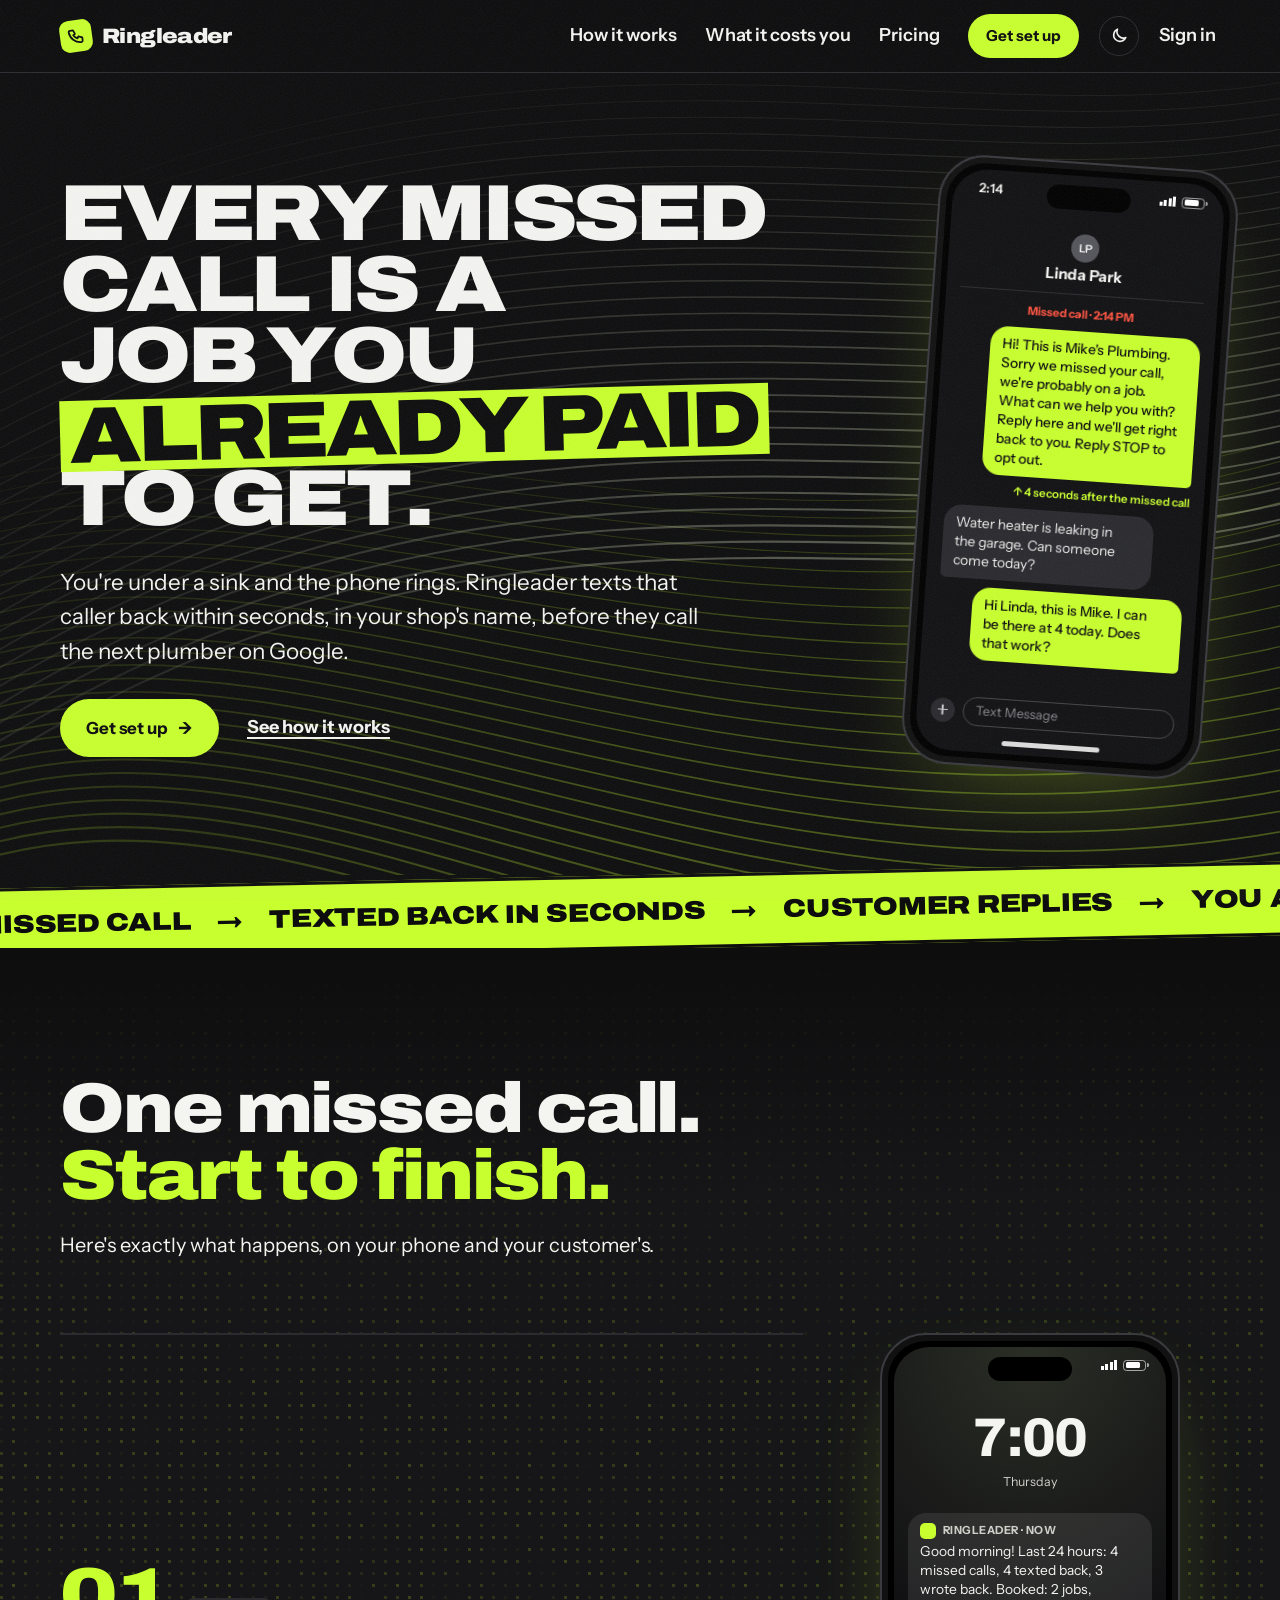
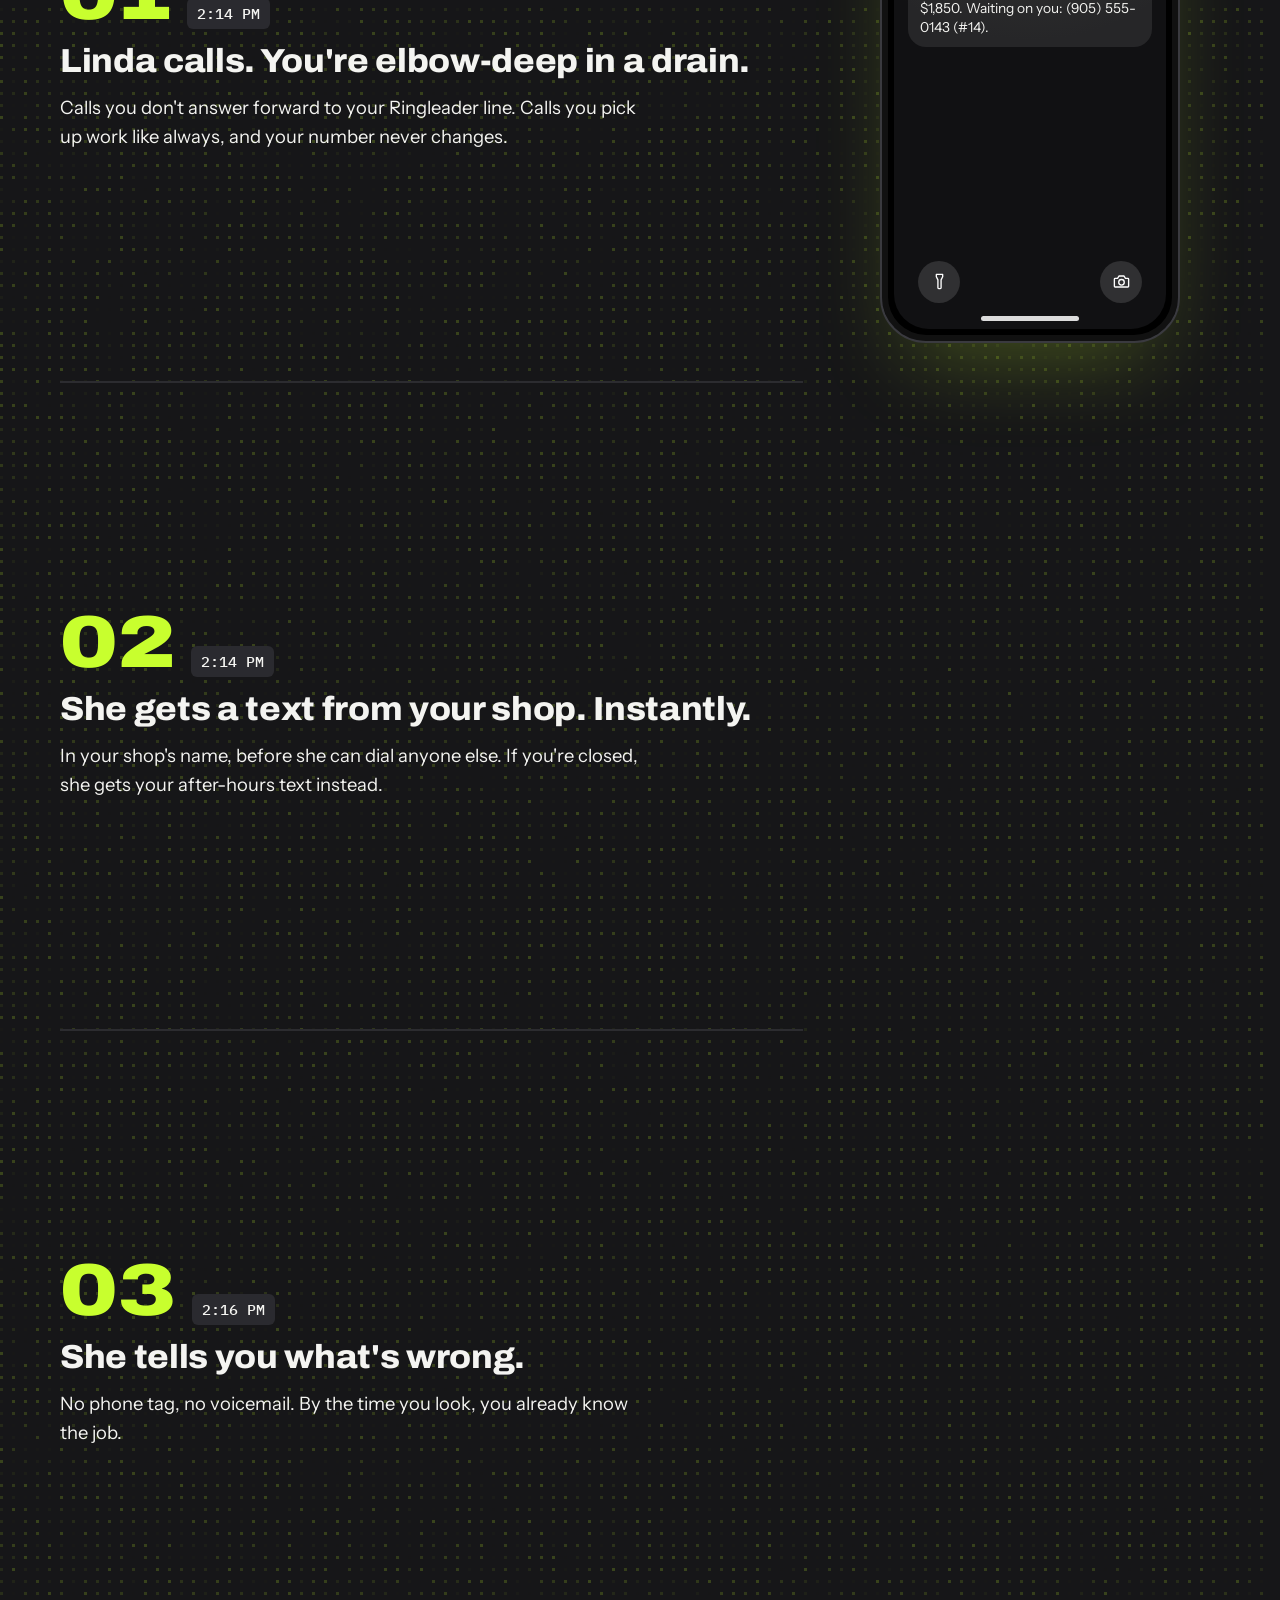
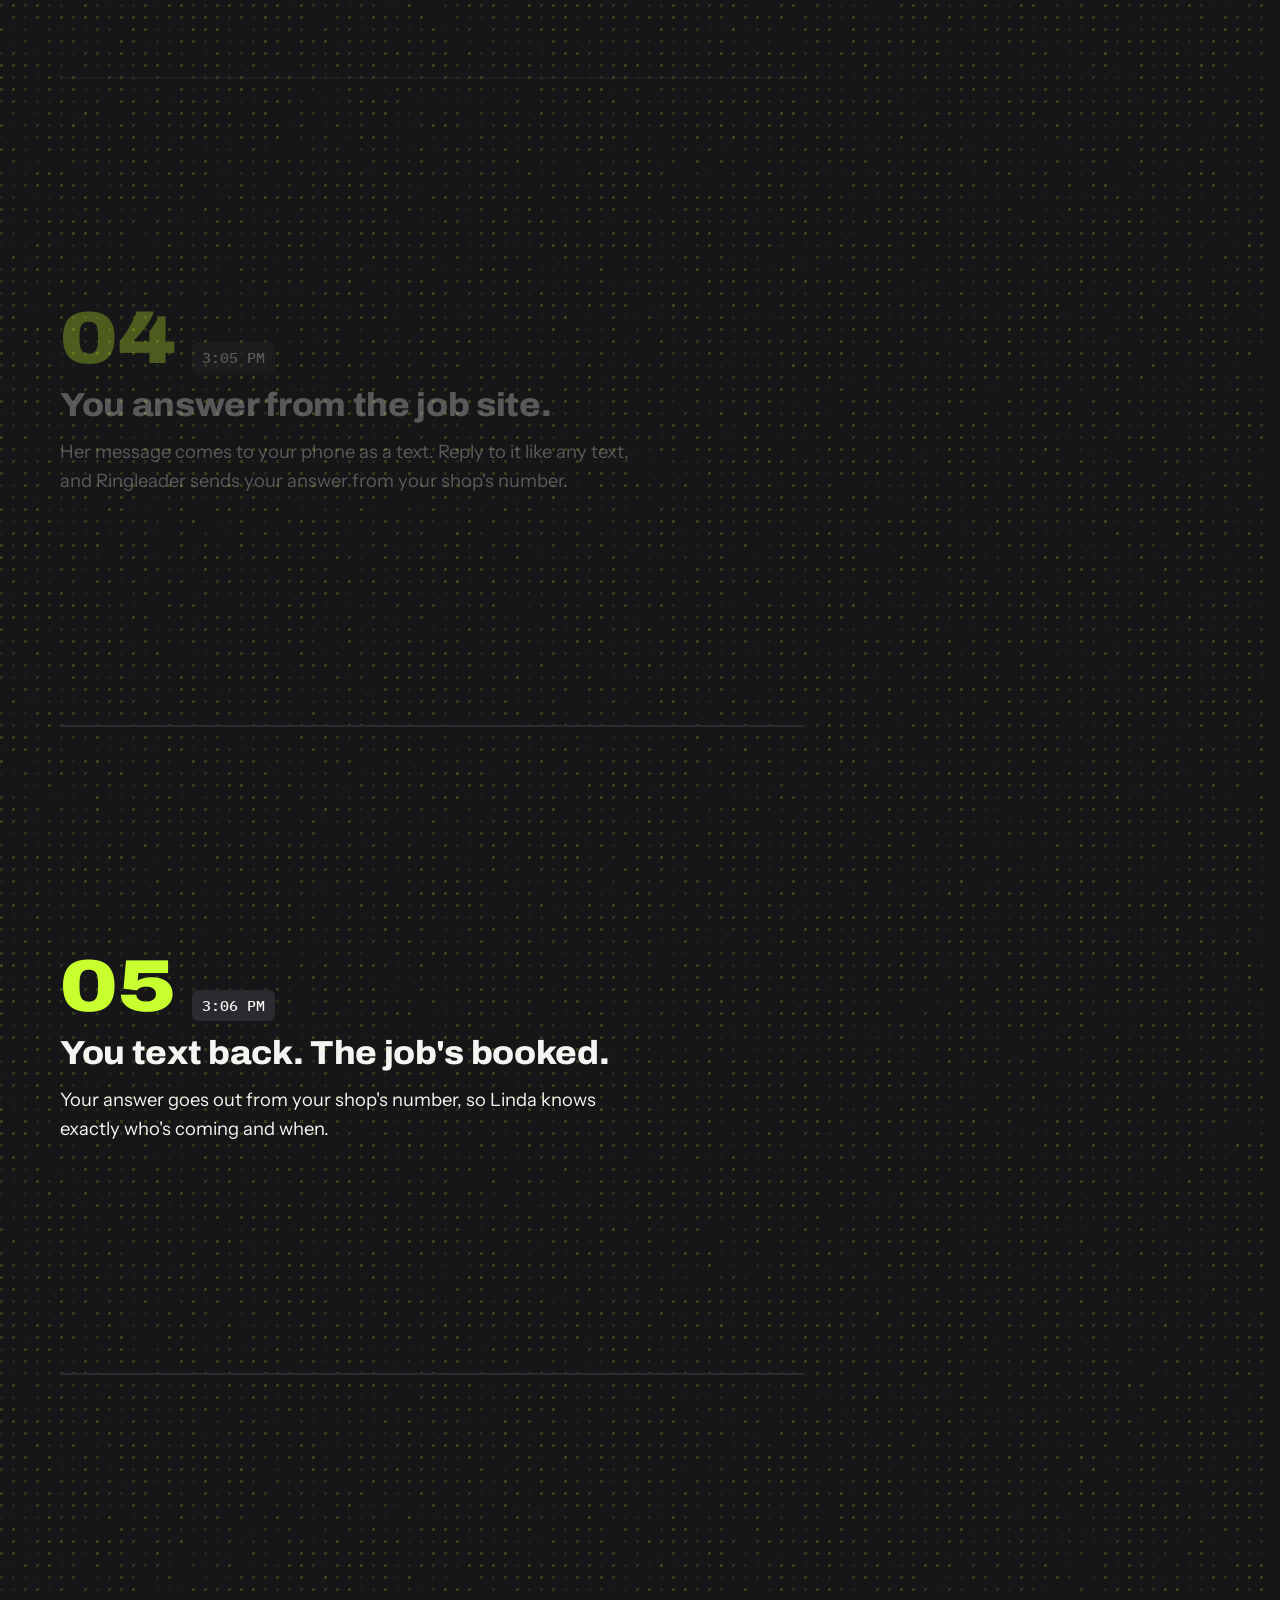
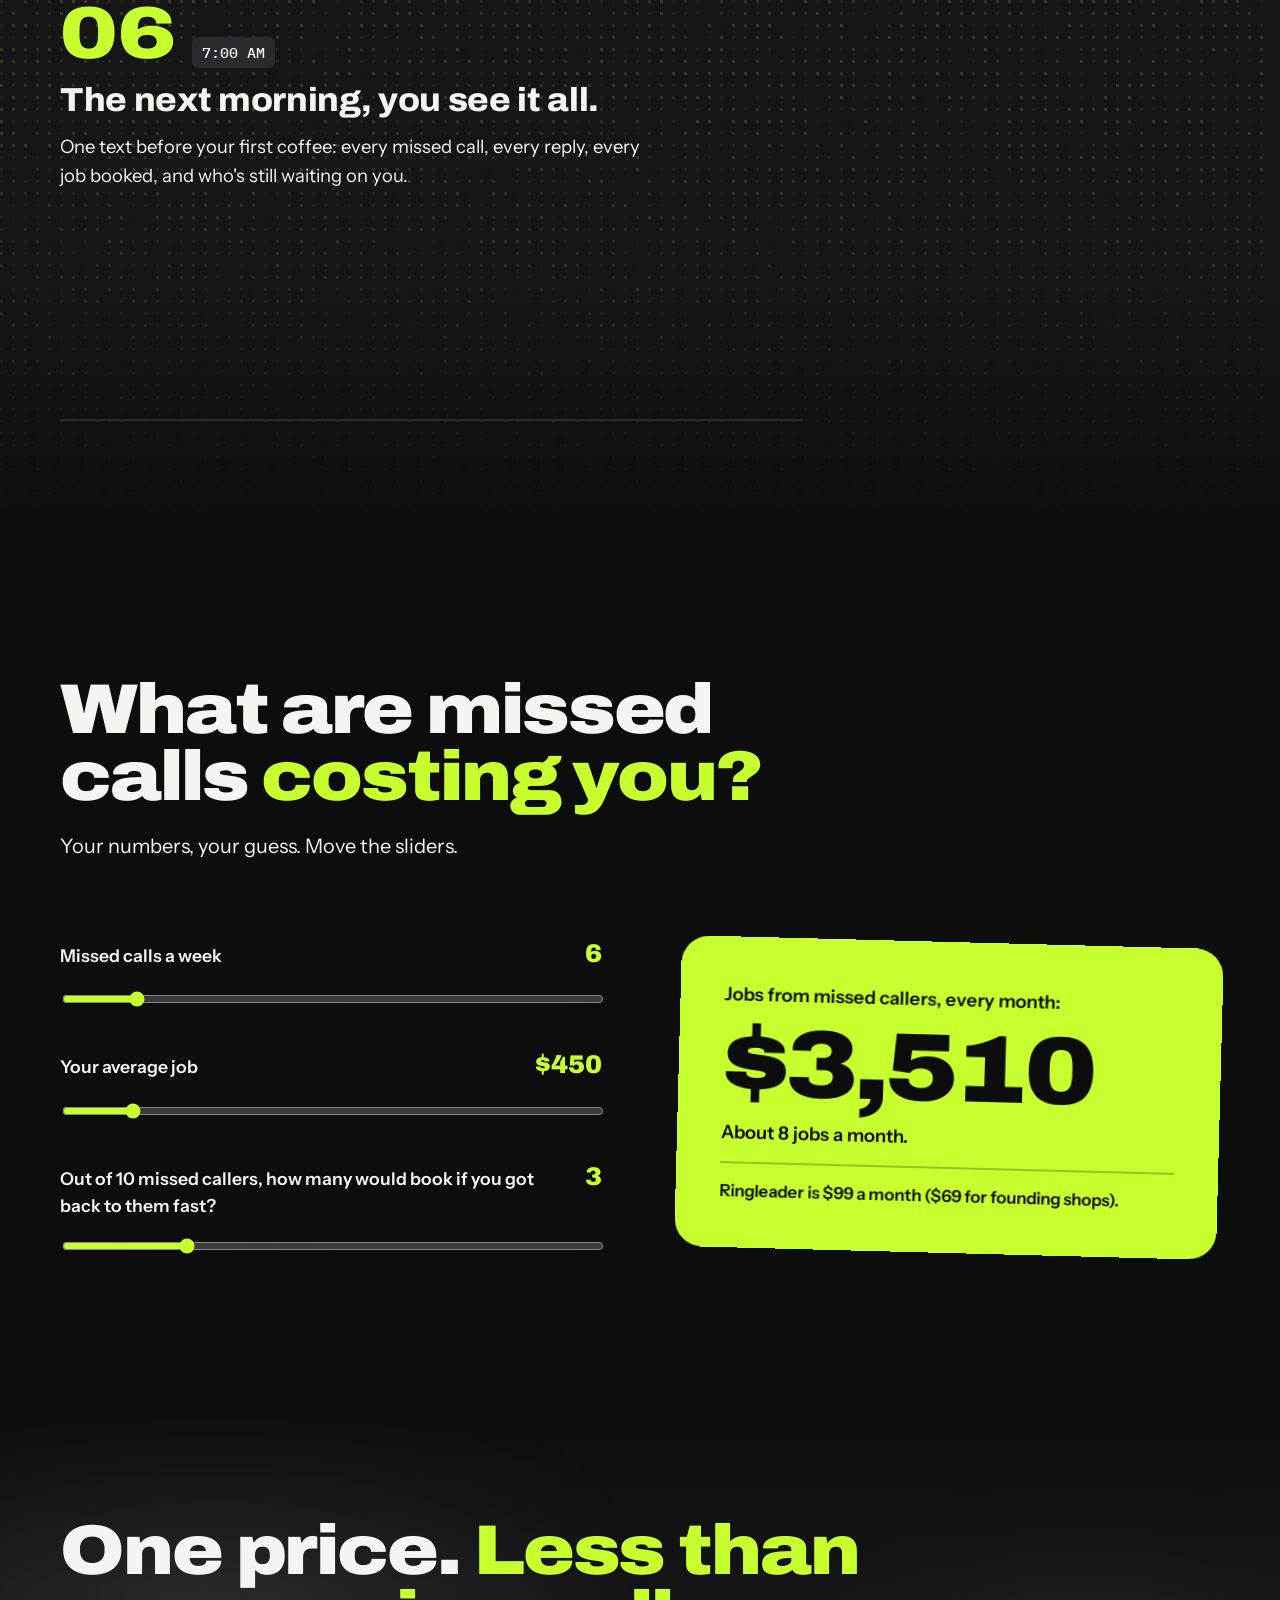
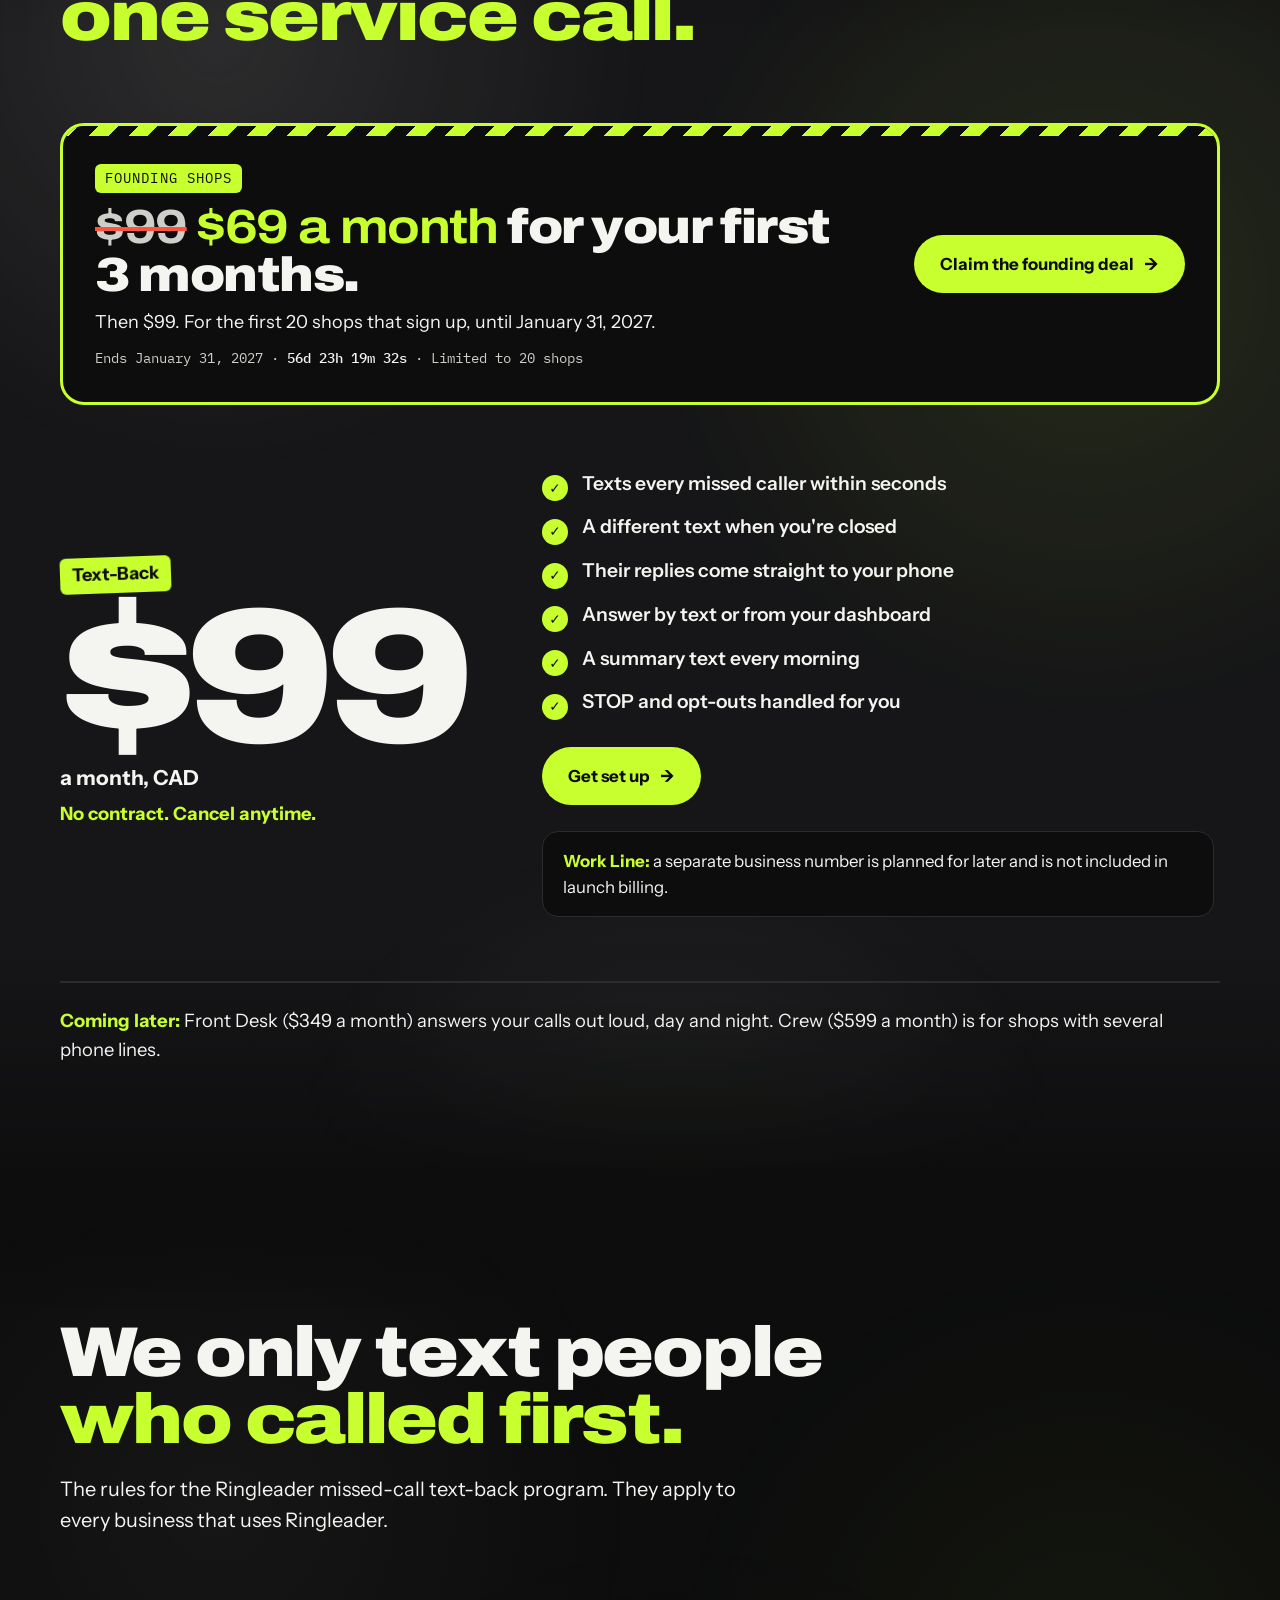
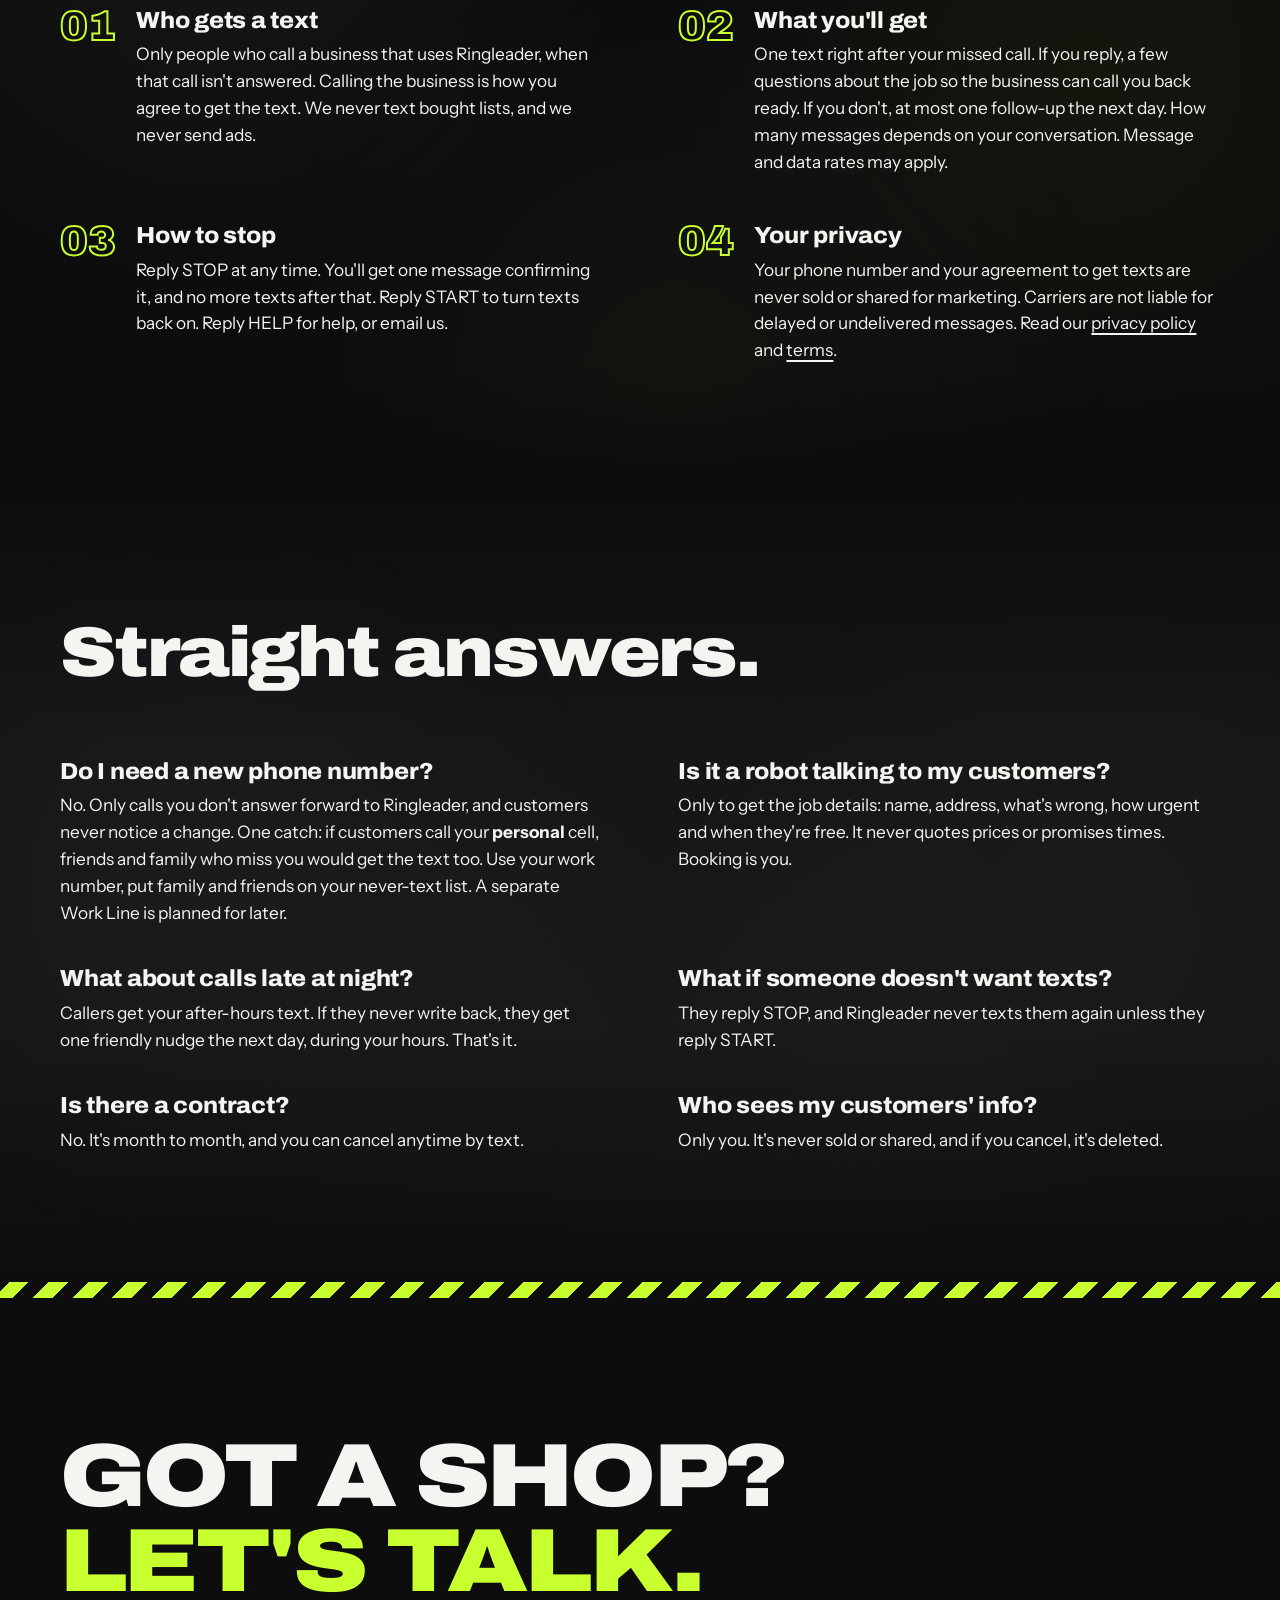
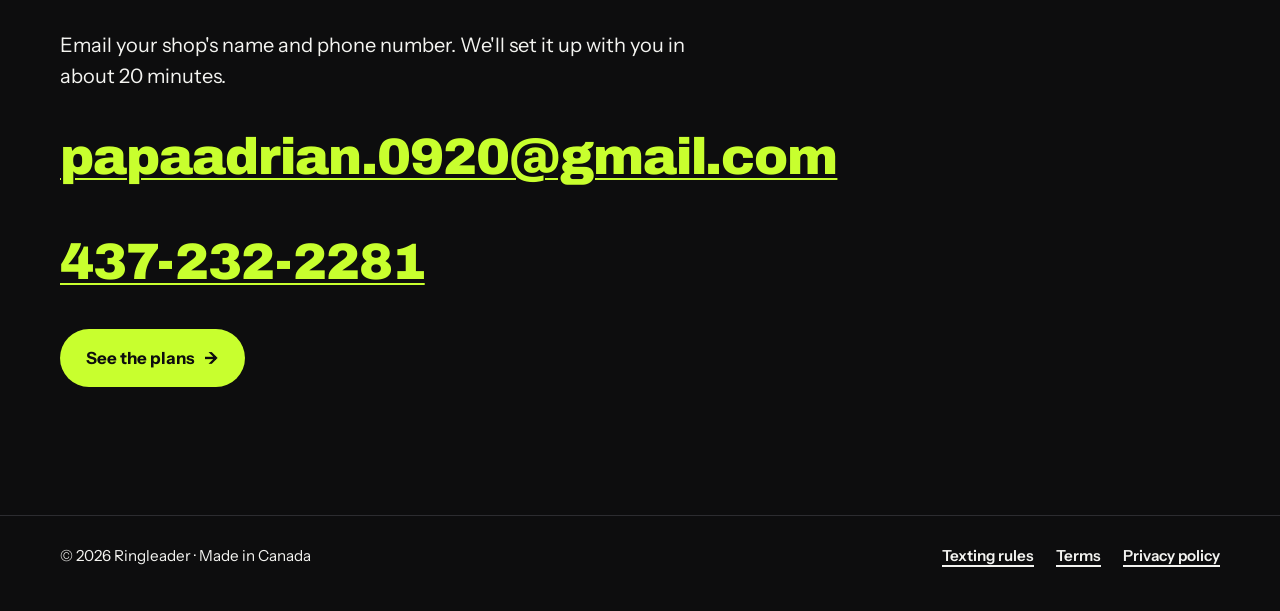
==== commit c7b3fcd6: "Website: light mode switch in the top right A sun/moon button next to the account circle swaps the s" ====
--- a/index.html
+++ b/index.html
@@ -114,8 +114,8 @@
 <link rel="preconnect" href="https://fonts.googleapis.com">
 <link rel="preconnect" href="https://fonts.gstatic.com" crossorigin>
 <link rel="stylesheet" href="https://fonts.googleapis.com/css2?family=Archivo:wdth,wght@62..125,400..900&family=IBM+Plex+Mono:wght@500&family=Instrument+Sans:wght@400..700&display=swap">
-<link rel="stylesheet" href="style.css?v=16">
-<link rel="stylesheet" href="account.css?v=1">
+<link rel="stylesheet" href="style.css?v=17">
+<link rel="stylesheet" href="account.css?v=2">
 <script src="deal.js?v=4" defer></script>
 <script src="leads.js?v=3" defer></script>
 <script src="paylinks.js?v=5" defer></script>
@@ -123,8 +123,9 @@
 <script src="account.js?v=1" defer></script>
 <script src="main.js" defer></script>
 <script src="paths.js?v=4" defer></script>
-<script src="flickergrid.js?v=1" defer></script>
+<script src="flickergrid.js?v=2" defer></script>
 <script src="glowscroll.js?v=1" defer></script>
+<script src="theme.js?v=1"></script>
 </head>
 <body>
 <a class="skip" href="#main">Skip to content</a>
--- a/style.css
+++ b/style.css
@@ -9,6 +9,17 @@
   --on-hivis: #0D0D0E;
   --red: #FF5340;
   --bubble-in: #2A2A2F;
+  --hivis-ink: #C8FF2E;      /* lime used as text or lines (darker green in light mode, so it reads on white) */
+  --red-ink: #FF7A6B;
+  --panel: #101012;          /* menus, pop-ups, cards */
+  --panel-2: #1E1E21;
+  --field: #0A0A0B;          /* text boxes */
+  --muted: #A8A8A2;
+  --cta-hover: #fff;
+  --fg-rgb: 255 255 255;     /* see-through lines and fills: white on dark, black on light */
+  --ink-rgb: 244 244 241;
+  --bg-rgb: 13 13 14;
+  --grain: .07;
   --f-display: "Archivo", "Arial Black", system-ui, sans-serif;
   --f-body: "Instrument Sans", system-ui, -apple-system, "Segoe UI", sans-serif;
   --f-mono: "IBM Plex Mono", ui-monospace, Menlo, monospace;
@@ -16,6 +27,46 @@
   --stripes: repeating-linear-gradient(-45deg, var(--hivis) 0 14px, var(--bg) 14px 28px);
   color-scheme: dark;
 }
+
+/* Light mode: white, black and green. theme.js sets data-theme="light" on <html> when the sun button is on.
+   Lime stays for fills (buttons, the highlight, chat bubbles); text and lines use a darker green so they read on white. */
+:root[data-theme="light"] {
+  --bg: #FFFFFF;
+  --bg-2: #F3F4EF;
+  --ink: #0D0D0E;
+  --soft: #46463F;
+  --line: #E2E2DC;
+  --hivis-ink: #3D7A00;
+  --red: #E5341F;
+  --red-ink: #C02A17;
+  --bubble-in: #ECECE7;
+  --panel: #FFFFFF;
+  --panel-2: #EFEFEA;
+  --field: #FAFAF7;
+  --muted: #5E5E57;
+  --cta-hover: #B6EE14;
+  --fg-rgb: 0 0 0;
+  --ink-rgb: 13 13 14;
+  --bg-rgb: 255 255 255;
+  --grain: .035;
+  color-scheme: light;
+}
+/* The phone pictures stay a dark phone screen in both modes. */
+:root[data-theme="light"] .phone {
+  --bg: #0D0D0E; --ink: #F4F4F1; --soft: #CFCFC9; --line: #2C2C30; --hivis-ink: #C8FF2E; --bubble-in: #2A2A2F; --fg-rgb: 255 255 255;
+  color: var(--ink);
+}
+:root[data-theme="light"] .paths { color: #3D7A00; opacity: .55; }
+:root[data-theme="light"] .paths-b { color: #9BC53D; }
+
+/* The sun / moon switch in the top right (theme.js). */
+.theme-btn { flex: 0 0 auto; display: grid; place-items: center; width: 40px; height: 40px; padding: 0; border: 1px solid var(--line); border-radius: 50%; background: none; color: var(--ink); cursor: pointer; }
+.theme-btn:hover { border-color: var(--hivis-ink); color: var(--hivis-ink); }
+.theme-btn svg { width: 19px; height: 19px; fill: none; stroke: currentColor; stroke-width: 2; stroke-linecap: round; stroke-linejoin: round; }
+.theme-btn .sun { display: none; }
+:root[data-theme="light"] .theme-btn .sun { display: block; }
+:root[data-theme="light"] .theme-btn .moon { display: none; }
+
 
 * { box-sizing: border-box; }
 html { scroll-behavior: smooth; }
@@ -24,15 +75,15 @@
    (clip, not hidden, so the sticky phone in "One missed call" still sticks.) */
 main { overflow-x: clip; }
 /* Film grain, so the black doesn't feel flat. */
-body::after { content: ""; position: fixed; inset: 0; pointer-events: none; z-index: 50; opacity: .07; background-image: url("data:image/svg+xml,%3Csvg xmlns='http://www.w3.org/2000/svg' width='160' height='160'%3E%3Cfilter id='n'%3E%3CfeTurbulence type='fractalNoise' baseFrequency='.9' numOctaves='3' stitchTiles='stitch'/%3E%3C/filter%3E%3Crect width='100%25' height='100%25' filter='url(%23n)'/%3E%3C/svg%3E"); }
+body::after { content: ""; position: fixed; inset: 0; pointer-events: none; z-index: 50; opacity: var(--grain); background-image: url("data:image/svg+xml,%3Csvg xmlns='http://www.w3.org/2000/svg' width='160' height='160'%3E%3Cfilter id='n'%3E%3CfeTurbulence type='fractalNoise' baseFrequency='.9' numOctaves='3' stitchTiles='stitch'/%3E%3C/filter%3E%3Crect width='100%25' height='100%25' filter='url(%23n)'/%3E%3C/svg%3E"); }
 h1, h2, h3 { font-family: var(--f-display); margin: 0; text-wrap: balance; }
 h2 { font-size: clamp(2.3rem, 5.6vw, 4.4rem); font-weight: 900; font-stretch: 112%; line-height: .95; letter-spacing: -0.03em; }
 h3 { font-size: 1.45rem; font-weight: 800; font-stretch: 105%; line-height: 1.1; letter-spacing: -0.01em; }
 p { margin: 0; text-wrap: pretty; }
 a { color: inherit; text-decoration-thickness: 2px; text-underline-offset: 4px; }
-a:hover { color: var(--hivis); }
-:focus-visible { outline: 3px solid var(--hivis); outline-offset: 3px; border-radius: 4px; }
-.hi { color: var(--hivis); }
+a:hover { color: var(--hivis-ink); }
+:focus-visible { outline: 3px solid var(--hivis-ink); outline-offset: 3px; border-radius: 4px; }
+.hi { color: var(--hivis-ink); }
 
 .wrap { max-width: var(--wrap); margin: 0 auto; padding-inline: max(20px, env(safe-area-inset-left, 0px)); }
 .skip { position: absolute; left: -9999px; }
@@ -52,7 +103,7 @@
 .text-link { font-weight: 700; }
 
 /* Header */
-.top { position: sticky; top: 0; z-index: 40; background: rgba(13, 13, 14, .82); backdrop-filter: blur(12px); -webkit-backdrop-filter: blur(12px); border-bottom: 1px solid var(--line); }
+.top { position: sticky; top: 0; z-index: 40; background: rgb(var(--bg-rgb) / .82); backdrop-filter: blur(12px); -webkit-backdrop-filter: blur(12px); border-bottom: 1px solid var(--line); }
 .top .wrap { display: flex; align-items: center; justify-content: space-between; gap: 20px; padding-block: 14px; }
 .logo { display: inline-flex; align-items: center; gap: 10px; font-family: var(--f-display); font-weight: 900; font-stretch: 115%; font-size: 1.3rem; letter-spacing: -0.03em; text-decoration: none; }
 .logo:hover { color: var(--ink); }
@@ -104,7 +155,7 @@
 .bubble { max-width: 86%; padding: 8px 12px; border-radius: 18px; }
 .bubble.in { background: var(--bubble-in); align-self: flex-start; border-bottom-left-radius: 5px; }
 .bubble.out { background: var(--hivis); color: var(--on-hivis); align-self: flex-end; border-bottom-right-radius: 5px; font-weight: 500; }
-.note { font-size: .72rem; color: var(--hivis); font-weight: 600; align-self: flex-start; }
+.note { font-size: .72rem; color: var(--hivis-ink); font-weight: 600; align-self: flex-start; }
 .note.right { align-self: flex-end; }
 /* Incoming call screen */
 .call { align-items: center; text-align: center; justify-content: center; gap: 14px; padding-top: 70px; }
@@ -112,13 +163,13 @@
 .call .avatar::after { content: ""; position: absolute; inset: -10px; border-radius: 50%; border: 2px solid var(--red); opacity: 0; animation: ring 1.6s ease-out infinite; }
 .call b { font-size: 1.5rem; font-family: var(--f-display); font-weight: 800; }
 .call .missed-pill { background: var(--red); color: #fff; font-weight: 700; padding: 6px 14px; border-radius: 999px; font-size: .85rem; }
-.call .fwd { margin-top: auto; font-size: .8rem; color: var(--hivis); font-weight: 600; }
+.call .fwd { margin-top: auto; font-size: .8rem; color: var(--hivis-ink); font-weight: 600; }
 @keyframes ring { 0% { transform: scale(.85); opacity: .9; } 100% { transform: scale(1.35); opacity: 0; } }
 /* Lock screen with a notification */
 .lock { padding-top: 64px; }
 .lock .clock { text-align: center; font-family: var(--f-display); font-weight: 800; font-size: 3.4rem; line-height: 1; letter-spacing: -0.03em; }
 .lock .date { text-align: center; font-size: .78rem; color: var(--soft); margin-bottom: 14px; }
-.notif { background: rgba(255, 255, 255, .09); border-radius: 18px; padding: 10px 12px; display: grid; gap: 3px; }
+.notif { background: rgb(var(--fg-rgb) / .09); border-radius: 18px; padding: 10px 12px; display: grid; gap: 3px; }
 .notif-app { display: flex; align-items: center; gap: 7px; font-size: .7rem; font-weight: 700; letter-spacing: .04em; text-transform: uppercase; color: var(--soft); }
 .notif-app i { width: 16px; height: 16px; border-radius: 5px; background: var(--hivis); display: inline-block; }
 .booked { margin-top: auto; align-self: center; background: var(--hivis); color: var(--on-hivis); font-family: var(--f-display); font-weight: 900; font-size: 1.15rem; padding: 8px 16px; border-radius: 12px; transform: rotate(-3deg); }
@@ -134,13 +185,13 @@
 .aurora i:nth-child(2) { translate: 0 calc(var(--py, 0) * -.6px); }
 .aurora i:nth-child(3) { translate: 0 calc(var(--py, 0) * .4px); }
 .aurora i { position: absolute; width: min(70vmax, 1000px); aspect-ratio: 1; border-radius: 50%; will-change: transform; animation: aurora-drift 26s ease-in-out infinite alternate; }
-.aurora i:nth-child(1) { left: -18%; top: -22%; background: radial-gradient(closest-side, rgba(244, 244, 241, .14), transparent); }
+.aurora i:nth-child(1) { left: -18%; top: -22%; background: radial-gradient(closest-side, rgb(var(--ink-rgb) / .14), transparent); }
 .aurora i:nth-child(2) { right: -20%; top: 8%; background: radial-gradient(closest-side, rgba(200, 255, 46, .13), transparent); animation-duration: 33s; animation-direction: alternate-reverse; }
-.aurora i:nth-child(3) { left: 18%; bottom: -34%; background: radial-gradient(closest-side, rgba(200, 255, 46, .1), rgba(244, 244, 241, .05) 55%, transparent); animation-duration: 40s; }
+.aurora i:nth-child(3) { left: 18%; bottom: -34%; background: radial-gradient(closest-side, rgba(200, 255, 46, .1), rgb(var(--ink-rgb) / .05) 55%, transparent); animation-duration: 40s; }
 /* the darker version for the black sections: same drifting light, about half as strong, so they stay dark */
-.aurora.dim i:nth-child(1) { background: radial-gradient(closest-side, rgba(244, 244, 241, .06), transparent); }
+.aurora.dim i:nth-child(1) { background: radial-gradient(closest-side, rgb(var(--ink-rgb) / .06), transparent); }
 .aurora.dim i:nth-child(2) { background: radial-gradient(closest-side, rgba(200, 255, 46, .06), transparent); }
-.aurora.dim i:nth-child(3) { background: radial-gradient(closest-side, rgba(200, 255, 46, .05), rgba(244, 244, 241, .02) 55%, transparent); }
+.aurora.dim i:nth-child(3) { background: radial-gradient(closest-side, rgba(200, 255, 46, .05), rgb(var(--ink-rgb) / .02) 55%, transparent); }
 @keyframes aurora-drift { from { transform: translate3d(-6%, -4%, 0) scale(.95); } to { transform: translate3d(8%, 6%, 0) scale(1.08); } }
 @media (prefers-reduced-motion: reduce) { .aurora i { animation: none; } }
 
@@ -155,7 +206,7 @@
 .step { display: grid; gap: 14px; padding-block: 34px; border-top: 2px solid var(--line); }
 .step:last-child { border-bottom: 2px solid var(--line); }
 .step-top { display: flex; align-items: baseline; gap: 16px; }
-.step-num { font-family: var(--f-display); font-weight: 900; font-stretch: 120%; font-size: clamp(3rem, 6vw, 4.6rem); line-height: .8; color: var(--hivis); }
+.step-num { font-family: var(--f-display); font-weight: 900; font-stretch: 120%; font-size: clamp(3rem, 6vw, 4.6rem); line-height: .8; color: var(--hivis-ink); }
 .step time { font-family: var(--f-mono); font-weight: 500; font-size: .95rem; background: var(--bubble-in); padding: 4px 10px; border-radius: 6px; }
 .step h3 { font-size: clamp(1.5rem, 2.6vw, 2.1rem); }
 .step p { font-size: 1.15rem; max-width: 32em; }
@@ -176,12 +227,12 @@
 .calc-inputs { display: grid; gap: 30px; }
 .slider { display: grid; gap: 10px; }
 .slider label { display: flex; justify-content: space-between; align-items: baseline; gap: 12px; font-weight: 600; font-size: 1.1rem; }
-.slider output { font-family: var(--f-display); font-weight: 900; font-size: 1.6rem; color: var(--hivis); font-variant-numeric: tabular-nums; }
-.slider input { width: 100%; accent-color: var(--hivis); height: 28px; }
+.slider output { font-family: var(--f-display); font-weight: 900; font-size: 1.6rem; color: var(--hivis-ink); font-variant-numeric: tabular-nums; }
+.slider input { width: 100%; accent-color: var(--hivis-ink); height: 28px; }
 .calc-result { display: grid; gap: 14px; padding: clamp(28px, 4vw, 44px); border-radius: 28px; background: var(--hivis); color: var(--on-hivis); transform: rotate(1.5deg); }
 .calc-result p { font-size: 1.15rem; font-weight: 600; }
 .calc-result .big { font-family: var(--f-display); font-weight: 900; font-stretch: 115%; font-size: clamp(3.4rem, 8vw, 6rem); line-height: .85; letter-spacing: -0.04em; font-variant-numeric: tabular-nums; }
-.calc-result .vs { font-size: 1.05rem; font-weight: 600; border-top: 2px solid rgba(13, 13, 14, .25); padding-top: 14px; }
+.calc-result .vs { font-size: 1.05rem; font-weight: 600; border-top: 2px solid rgb(var(--bg-rgb) / .25); padding-top: 14px; }
 @media (max-width: 900px) { .calc { grid-template-columns: 1fr; } .calc-result { transform: none; } }
 
 /* Pricing */
@@ -190,18 +241,18 @@
 .price .tag { justify-self: start; font-weight: 800; background: var(--hivis); color: var(--on-hivis); padding: 4px 12px; border-radius: 6px; transform: rotate(-2deg); }
 .price .amount { font-family: var(--f-display); font-weight: 900; font-stretch: 118%; font-size: clamp(6rem, 16vw, 12rem); line-height: .82; letter-spacing: -0.05em; }
 .price .per { font-size: 1.3rem; font-weight: 700; }
-.price .free { font-size: 1.15rem; color: var(--hivis); font-weight: 700; }
+.price .free { font-size: 1.15rem; color: var(--hivis-ink); font-weight: 700; }
 .features { list-style: none; padding: 0; margin: 0 0 30px; display: grid; gap: 14px; font-size: 1.2rem; font-weight: 600; }
 .features li { display: flex; gap: 14px; align-items: baseline; }
 .features li::before { content: "✓"; color: var(--on-hivis); background: var(--hivis); width: 26px; height: 26px; border-radius: 50%; display: inline-grid; place-items: center; font-size: .85rem; font-weight: 900; flex: none; transform: translateY(3px); }
 .later { margin-top: clamp(40px, 6vw, 64px); padding-top: 24px; border-top: 2px solid var(--line); font-size: 1.15rem; }
-.later b { color: var(--hivis); }
+.later b { color: var(--hivis-ink); }
 @media (max-width: 900px) { .price-block { grid-template-columns: 1fr; } }
 
 /* Texting rules: big numbers, plain words */
 .rules { display: grid; grid-template-columns: repeat(2, minmax(0, 1fr)); gap: 48px clamp(32px, 6vw, 80px); }
 .rule { display: grid; grid-template-columns: auto minmax(0, 1fr); gap: 20px; align-items: start; }
-.rule .n { font-family: var(--f-display); font-weight: 900; font-size: 2.6rem; line-height: .9; color: transparent; -webkit-text-stroke: 2px var(--hivis); }
+.rule .n { font-family: var(--f-display); font-weight: 900; font-size: 2.6rem; line-height: .9; color: transparent; -webkit-text-stroke: 2px var(--hivis-ink); }
 .rule div { display: grid; gap: 8px; }
 .rule p { font-size: 1.08rem; }
 @media (max-width: 760px) { .rules { grid-template-columns: 1fr; gap: 36px; } }
@@ -218,7 +269,7 @@
 .contact .wrap { display: grid; gap: 26px; padding-block: clamp(72px, 10vw, 130px); }
 .contact h2 { font-size: clamp(2.6rem, 7vw, 5.6rem); text-transform: uppercase; font-stretch: 118%; }
 .contact p { font-size: 1.25rem; max-width: 34em; }
-.contact .email { font-family: var(--f-display); font-weight: 900; font-size: clamp(1.4rem, 4.6vw, 3.2rem); color: var(--hivis); overflow-wrap: anywhere; letter-spacing: -0.02em; text-decoration-color: var(--hivis); justify-self: start; }
+.contact .email { font-family: var(--f-display); font-weight: 900; font-size: clamp(1.4rem, 4.6vw, 3.2rem); color: var(--hivis-ink); overflow-wrap: anywhere; letter-spacing: -0.02em; text-decoration-color: var(--hivis-ink); justify-self: start; }
 .contact .email:hover { color: var(--ink); }
 .contact .btn { justify-self: start; }
 
@@ -233,7 +284,7 @@
 .legal h2 { font-size: 1.6rem; font-stretch: 105%; letter-spacing: -0.01em; margin-top: 26px; }
 .legal h3 { font-size: 1.15rem; font-stretch: 105%; letter-spacing: -0.01em; margin-top: 6px; }
 .legal ul { margin: 0; padding-left: 22px; display: grid; gap: 8px; }
-.legal .updated { color: var(--hivis); font-weight: 600; }
+.legal .updated { color: var(--hivis-ink); font-weight: 600; }
 
 /* Founding deal: a caution-tape banner on the pricing and contact pages. deal.js hides it once it's over. */
 .deal { display: grid; grid-template-columns: minmax(0, 1fr) auto; gap: 18px 32px; align-items: center; margin-bottom: clamp(40px, 6vw, 64px); padding: clamp(22px, 3vw, 32px); border-radius: 24px; background: var(--bg); border: 3px solid var(--hivis); position: relative; overflow: hidden; }
@@ -242,10 +293,10 @@
 .deal-copy { display: grid; gap: 10px; padding-top: 6px; }
 .deal-price { font-family: var(--f-display); font-weight: 900; font-stretch: 112%; font-size: clamp(1.8rem, 4.4vw, 3rem); line-height: 1; letter-spacing: -0.03em; }
 .deal-price s { color: var(--soft); text-decoration-color: var(--red); text-decoration-thickness: 4px; font-weight: 700; }
-.deal-price b { color: var(--hivis); }
+.deal-price b { color: var(--hivis-ink); }
 .deal-left { font-family: var(--f-mono); font-size: .9rem; color: var(--soft); }
 .addon { margin-top: 26px; padding: 16px 20px; border-radius: 16px; background: var(--bg); border: 1px solid var(--line); font-size: 1.05rem; max-width: 40em; }
-.addon b { color: var(--hivis); }
+.addon b { color: var(--hivis-ink); }
 @media (max-width: 760px) { .deal { grid-template-columns: 1fr; } }
 
 /* Entrance motion, skipped for visitors who prefer less motion */
@@ -267,21 +318,21 @@
 }
 
 /* "Who are we setting up?": the short step before Get started. Used on the home pages and the plans page (signin.js builds it). */
-.hello { width: min(calc(100vw - 32px), 430px); padding: 0; border: 1px solid rgba(255, 255, 255, .16); border-radius: 20px; background: #101012; color: var(--ink); font-size: 16px; }
+.hello { width: min(calc(100vw - 32px), 430px); padding: 0; border: 1px solid rgb(var(--fg-rgb) / .16); border-radius: 20px; background: var(--panel); color: var(--ink); font-size: 16px; }
 .hello::backdrop { background: rgba(0, 0, 0, .68); }
 .hello form { position: relative; display: grid; gap: 15px; padding: 28px; }
 .hello h2 { padding-right: 28px; font-size: 1.45rem; font-weight: 800; font-stretch: 100%; letter-spacing: -0.02em; line-height: 1.12; text-transform: none; }
-.hello p { color: #A8A8A2; font-size: .95rem; line-height: 1.45; }
-.hello-x { position: absolute; top: 18px; right: 16px; width: 36px; height: 36px; border: 0; border-radius: 50%; background: none; color: #A8A8A2; font: inherit; font-size: 1.4rem; line-height: 1; cursor: pointer; }
-.hello-x:hover { background: rgba(255, 255, 255, .08); color: var(--ink); }
+.hello p { color: var(--muted); font-size: .95rem; line-height: 1.45; }
+.hello-x { position: absolute; top: 18px; right: 16px; width: 36px; height: 36px; border: 0; border-radius: 50%; background: none; color: var(--muted); font: inherit; font-size: 1.4rem; line-height: 1; cursor: pointer; }
+.hello-x:hover { background: rgb(var(--fg-rgb) / .08); color: var(--ink); }
 .hello-f { display: grid; gap: 6px; }
 .hello-f label { font-weight: 600; font-size: .94rem; }
-.hello-f input { width: 100%; min-height: 48px; padding: 11px 13px; border: 1px solid rgba(255, 255, 255, .2); border-radius: 11px; background: #0A0A0B; color: var(--ink); font: inherit; font-size: 16px; }
+.hello-f input { width: 100%; min-height: 48px; padding: 11px 13px; border: 1px solid rgb(var(--fg-rgb) / .2); border-radius: 11px; background: var(--field); color: var(--ink); font: inherit; font-size: 16px; }
 .hello-f input:focus { outline: none; border-color: var(--ink); }
 .hello-f input[aria-invalid="true"] { border-color: var(--red); }
-.hello-f .hello-err { color: #FF7A6B; font-size: .88rem; }
+.hello-f .hello-err { color: var(--red-ink); font-size: .88rem; }
 .hello-go { min-height: 50px; margin-top: 4px; border: 0; border-radius: 12px; background: var(--ink); color: var(--bg); font: inherit; font-weight: 600; cursor: pointer; }
-.hello-go:hover { background: #fff; }
+.hello-go:hover { background: var(--cta-hover); }
 .hello-skip { justify-self: center; color: var(--ink); font-size: .92rem; text-underline-offset: 3px; text-decoration-thickness: 1px; }
 .hello[open] { animation: hello-in .28s cubic-bezier(.32, .72, 0, 1); }
 .hello[open]::backdrop { animation: hello-fade .28s ease; }
@@ -298,23 +349,23 @@
 
 /* iPhone details on every phone picture: status bar with battery, home bar, the text box, the lock screen buttons. */
 .screen { padding-bottom: 26px; }
-.screen::after { content: ""; position: absolute; left: 50%; bottom: 8px; width: 36%; height: 5px; margin-left: -18%; border-radius: 3px; background: rgba(255, 255, 255, .85); }
+.screen::after { content: ""; position: absolute; left: 50%; bottom: 8px; width: 36%; height: 5px; margin-left: -18%; border-radius: 3px; background: rgb(var(--fg-rgb) / .85); }
 .ios-status { position: absolute; top: 13px; left: 26px; right: 20px; display: flex; align-items: center; gap: 6px; font-size: .8rem; font-weight: 600; line-height: 1; }
 .ios-status span { margin-right: auto; }
 .ios-sig { width: 16px; height: 10px; background: linear-gradient(#fff, #fff) 0 100% / 3px 40% no-repeat, linear-gradient(#fff, #fff) 4.3px 100% / 3px 60% no-repeat, linear-gradient(#fff, #fff) 8.6px 100% / 3px 80% no-repeat, linear-gradient(#fff, #fff) 100% 100% / 3px 100% no-repeat; }
-.ios-bat { position: relative; width: 23px; height: 11px; border: 1px solid rgba(255, 255, 255, .6); border-radius: 3.5px; }
+.ios-bat { position: relative; width: 23px; height: 11px; border: 1px solid rgb(var(--fg-rgb) / .6); border-radius: 3.5px; }
 .ios-bat::before { content: ""; position: absolute; inset: 1.5px 5px 1.5px 1.5px; border-radius: 1.5px; background: #fff; }
-.ios-bat::after { content: ""; position: absolute; top: 2.5px; right: -3.5px; width: 2px; height: 4px; border-radius: 0 1.5px 1.5px 0; background: rgba(255, 255, 255, .6); }
+.ios-bat::after { content: ""; position: absolute; top: 2.5px; right: -3.5px; width: 2px; height: 4px; border-radius: 0 1.5px 1.5px 0; background: rgb(var(--fg-rgb) / .6); }
 .screen-head { display: grid; justify-items: center; gap: 3px; padding-bottom: 8px; }
 .ios-ava { display: grid; place-items: center; width: 28px; height: 28px; border-radius: 50%; background: #55555C; color: #fff; font-size: .68rem; font-style: normal; font-weight: 600; }
 .ios-input { margin-top: auto; display: flex; align-items: center; gap: 8px; color: #8A8A8E; font-size: .8rem; line-height: 1; }
-.ios-input span { flex: 1; padding: 7px 12px; border: 1px solid rgba(255, 255, 255, .22); border-radius: 999px; }
+.ios-input span { flex: 1; padding: 7px 12px; border: 1px solid rgb(var(--fg-rgb) / .22); border-radius: 999px; }
 .ios-plus { position: relative; flex: none; width: 24px; height: 24px; border-radius: 50%; background: #2A2A2F; }
 .ios-plus::before, .ios-plus::after { content: ""; position: absolute; left: 50%; top: 50%; width: 10px; height: 1.5px; margin: -.75px 0 0 -5px; background: #C8C8CC; }
 .ios-plus::after { transform: rotate(90deg); }
 .lock { padding-bottom: 84px; background: radial-gradient(130% 70% at 50% 0%, #2B2E26, #111113 72%); }
 .ios-tools { position: absolute; left: 24px; right: 24px; bottom: 26px; display: flex; justify-content: space-between; }
-.ios-tools span { display: grid; place-items: center; width: 42px; height: 42px; border-radius: 50%; background: rgba(255, 255, 255, .13); }
+.ios-tools span { display: grid; place-items: center; width: 42px; height: 42px; border-radius: 50%; background: rgb(var(--fg-rgb) / .13); }
 .ios-tools svg { width: 19px; height: 19px; fill: none; stroke: #fff; stroke-width: 1.7; stroke-linejoin: round; }
 /* Phones inside the steps keep phone-sized text (the steps' own paragraph size is too big for them). */
 .step .screen .bubble, .step .screen .notif p { font-size: .86rem; }
--- a/account.css
+++ b/account.css
@@ -5,14 +5,14 @@
 .me-btn { position: relative; display: grid; place-items: center; width: 44px; height: 44px; padding: 0; border: 0; border-radius: 50%; background: none; cursor: pointer; }
 .me-circle { display: grid; place-items: center; width: 38px; height: 38px; border-radius: 50%; background: var(--ink); color: var(--bg); font: 800 .9rem/1 var(--f-display); letter-spacing: .02em; }
 .me-btn:hover .me-circle, .me-btn[aria-expanded="true"] .me-circle { background: var(--hivis); color: var(--on-hivis); }
-.me-btn:focus-visible { outline: 2px solid var(--hivis); outline-offset: 2px; }
+.me-btn:focus-visible { outline: 2px solid var(--hivis-ink); outline-offset: 2px; }
 .me-dot { position: absolute; top: 2px; right: 2px; width: 13px; height: 13px; border-radius: 50%; background: var(--hivis); border: 2px solid var(--bg); }
-.me-menu { position: absolute; right: 0; top: calc(100% + 10px); z-index: 60; display: grid; gap: 4px; width: min(300px, calc(100vw - 32px)); padding: 16px; border: 1px solid rgba(255, 255, 255, .16); border-radius: 16px; background: #101012; box-shadow: 0 18px 50px rgba(0, 0, 0, .55); font-size: .95rem; }
+.me-menu { position: absolute; right: 0; top: calc(100% + 10px); z-index: 60; display: grid; gap: 4px; width: min(300px, calc(100vw - 32px)); padding: 16px; border: 1px solid rgb(var(--fg-rgb) / .16); border-radius: 16px; background: var(--panel); box-shadow: 0 18px 50px rgba(0, 0, 0, .55); font-size: .95rem; }
 .me-menu[hidden] { display: none; }
 .me-name { margin: 0; font-weight: 700; font-size: 1.05rem; }
 .me-line { margin: 0; color: var(--soft); overflow-wrap: anywhere; }
 .me-state { margin: 8px 0 6px; font-family: var(--f-mono); font-size: .78rem; text-transform: uppercase; letter-spacing: .06em; color: var(--soft); }
-.me-state-setup, .me-state-done { color: var(--hivis); }
+.me-state-setup, .me-state-done { color: var(--hivis-ink); }
 .me-go { display: block; padding: 11px 14px; border-radius: 11px; background: var(--hivis); color: var(--on-hivis); font-weight: 700; text-align: center; text-decoration: none; }
 .me-go:hover { color: var(--on-hivis); filter: brightness(1.05); }
 .me-link { margin-top: 6px; padding: 6px 0; border: 0; background: none; color: var(--soft); font: inherit; font-size: .88rem; text-align: left; text-decoration: underline; cursor: pointer; }
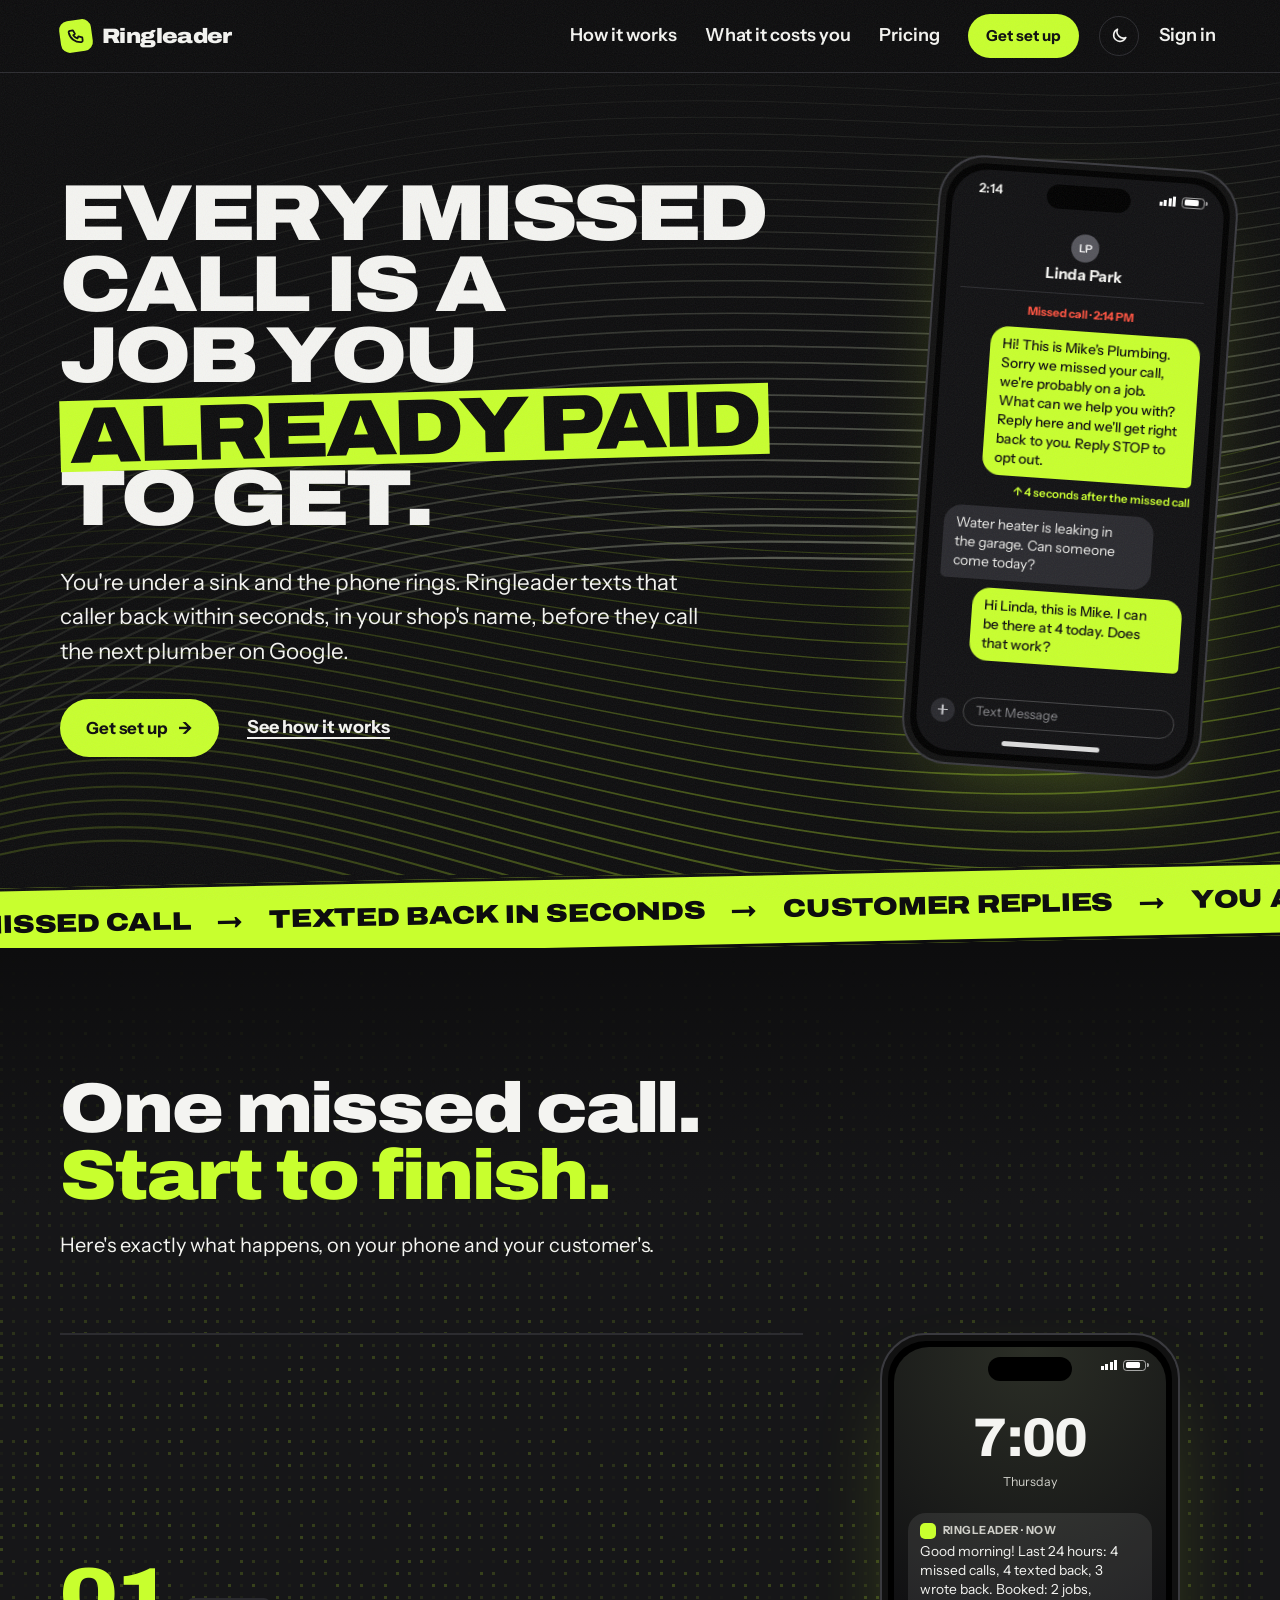
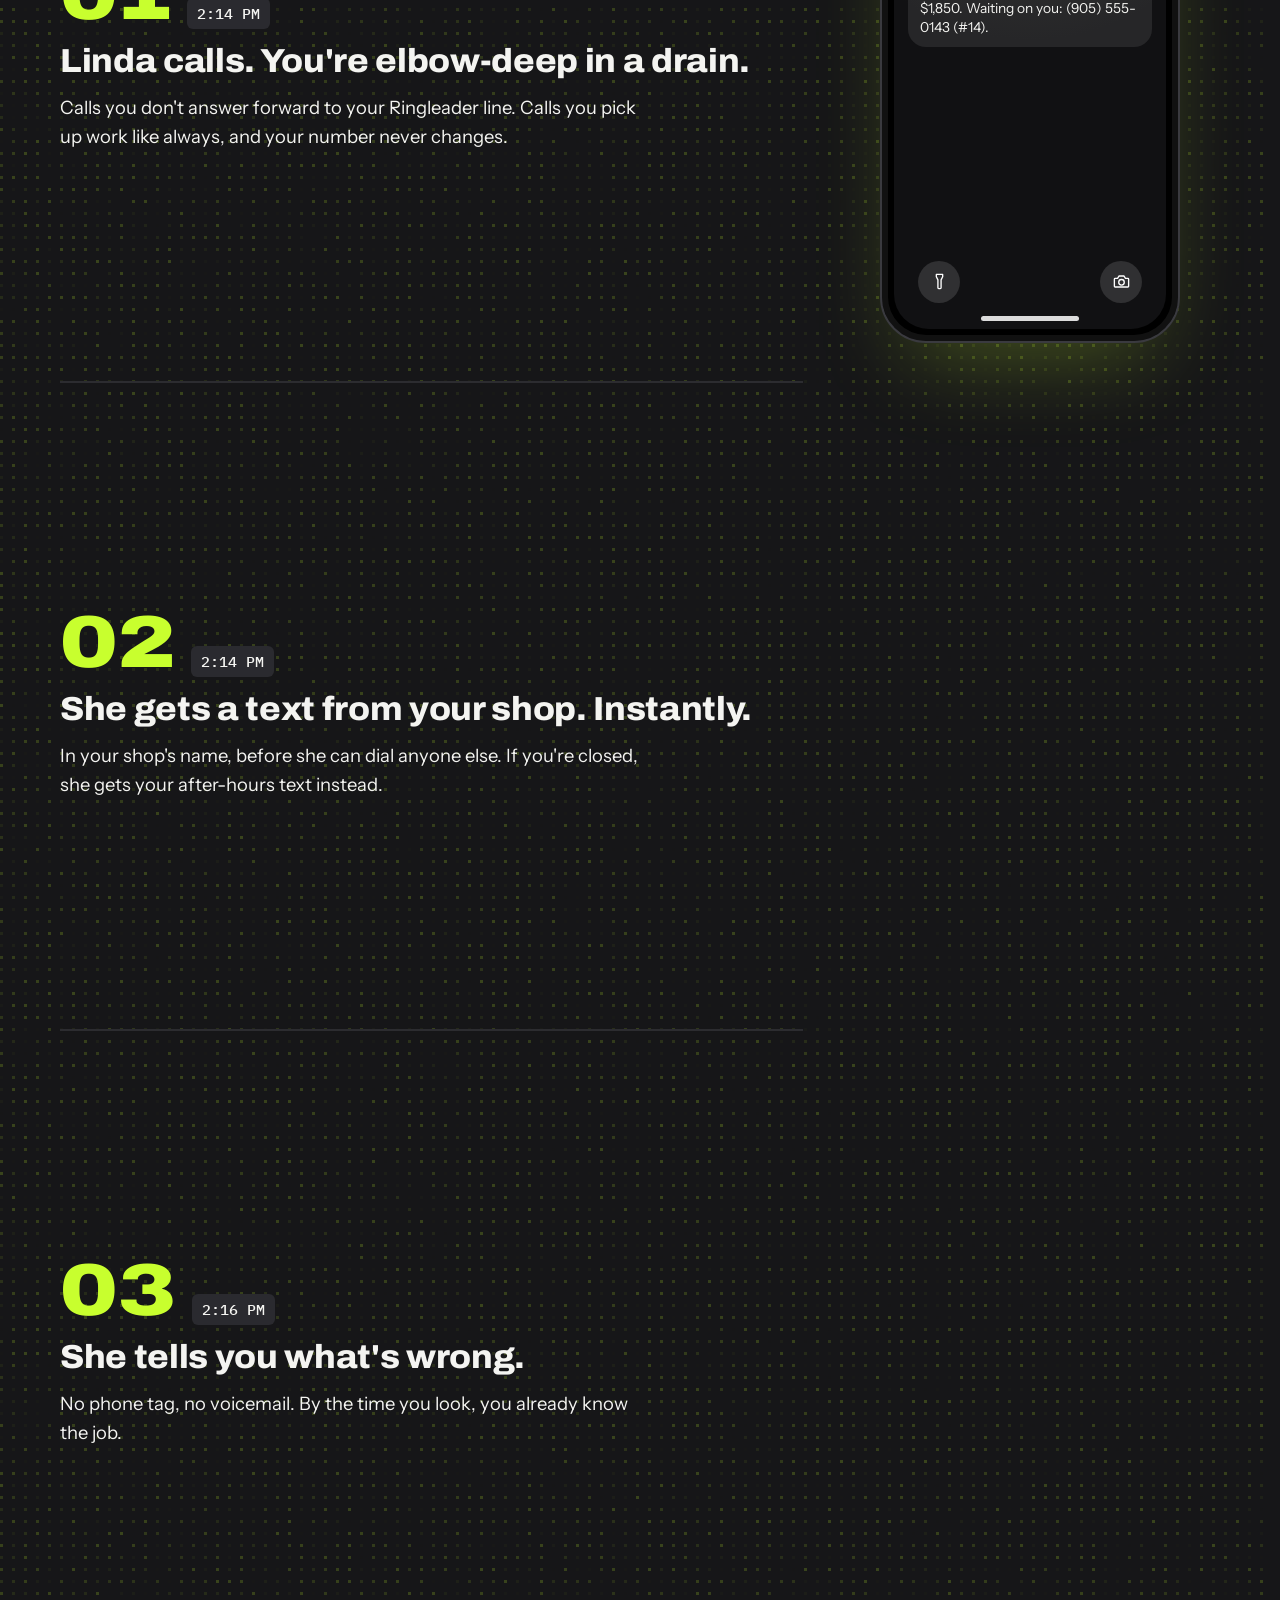
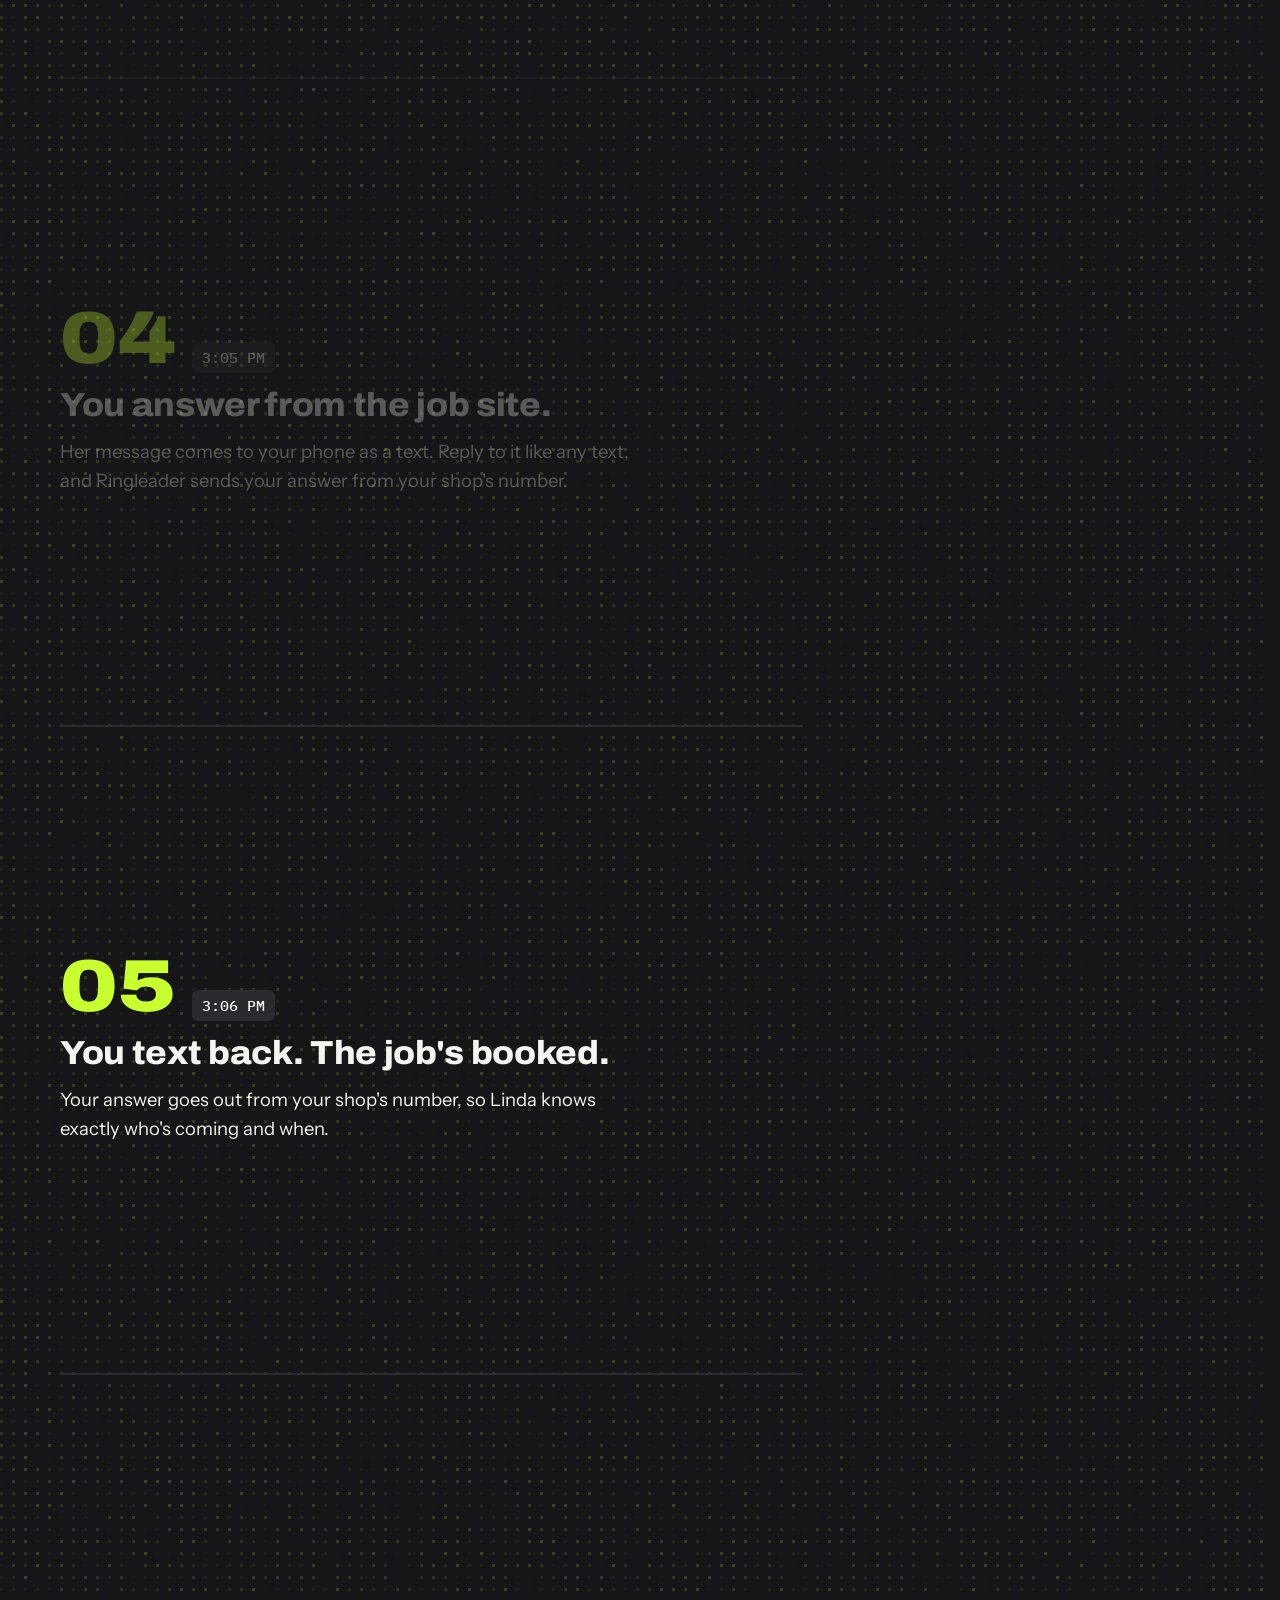
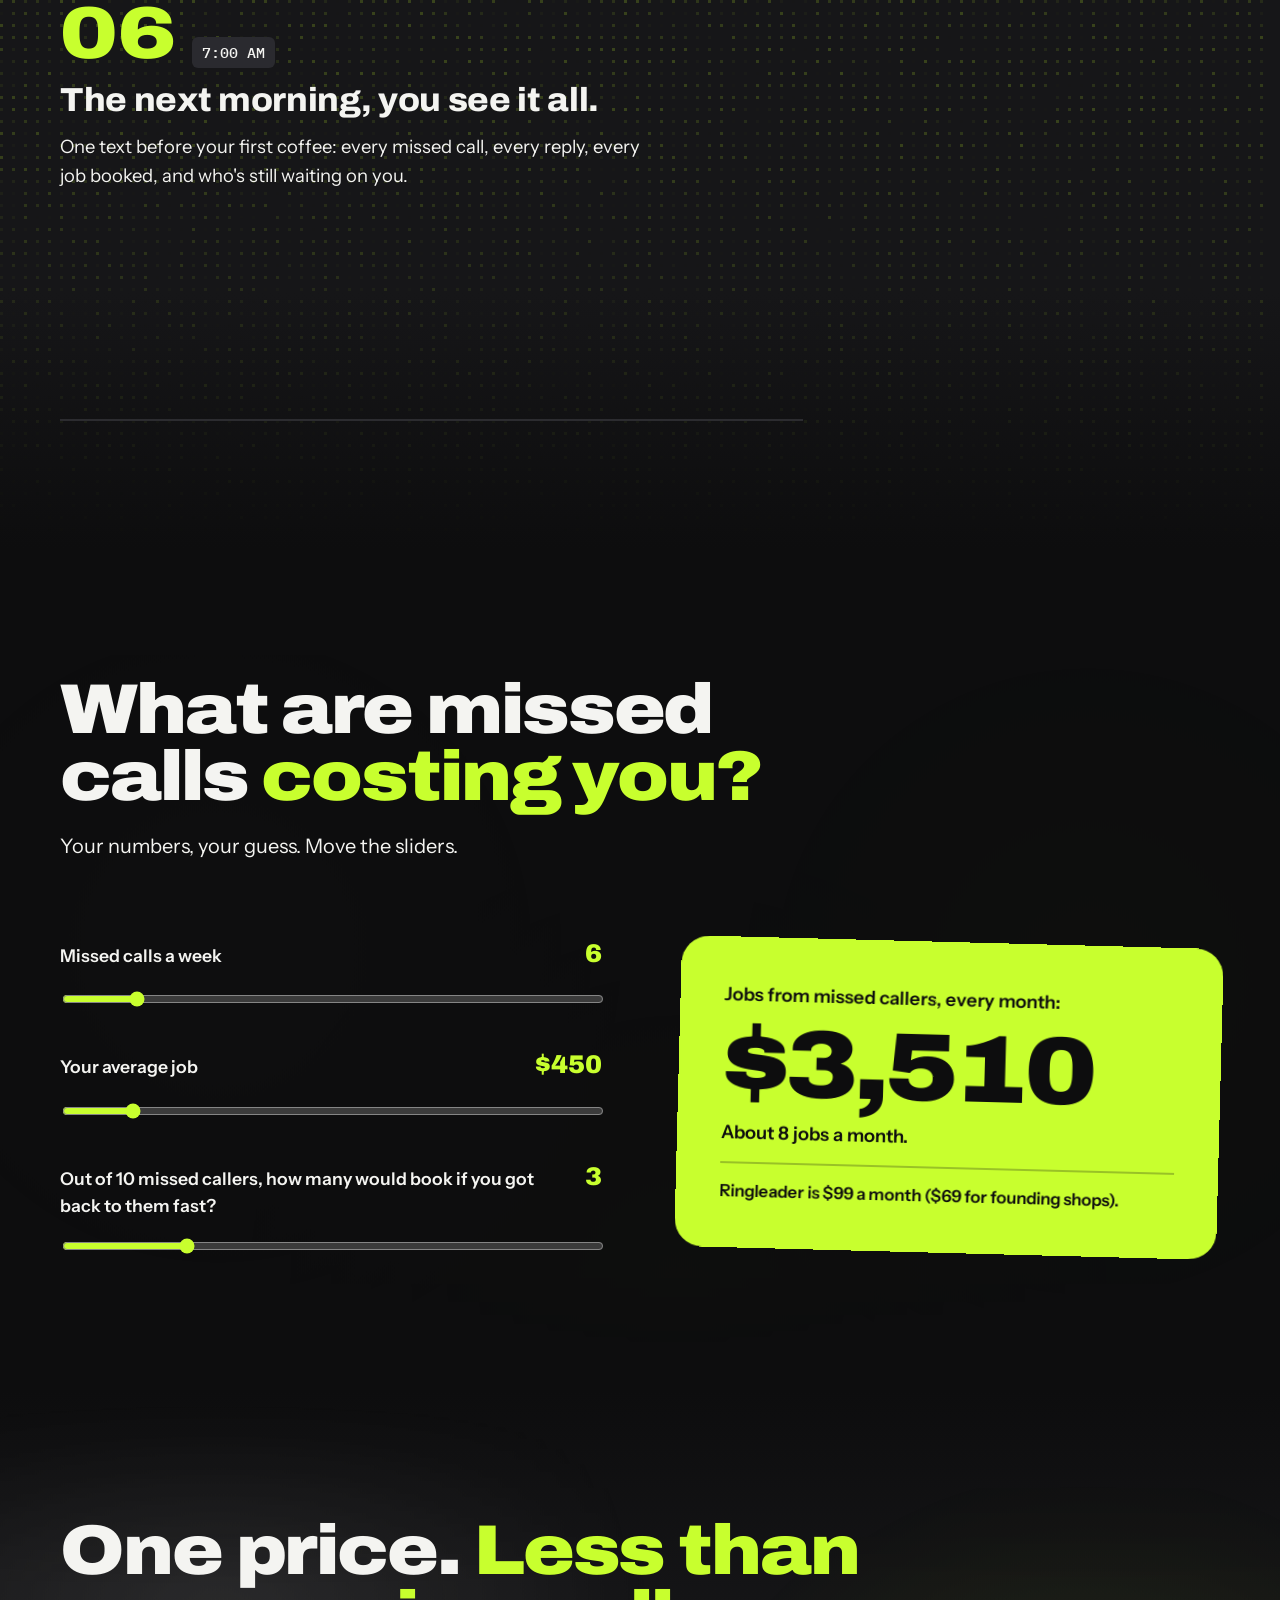
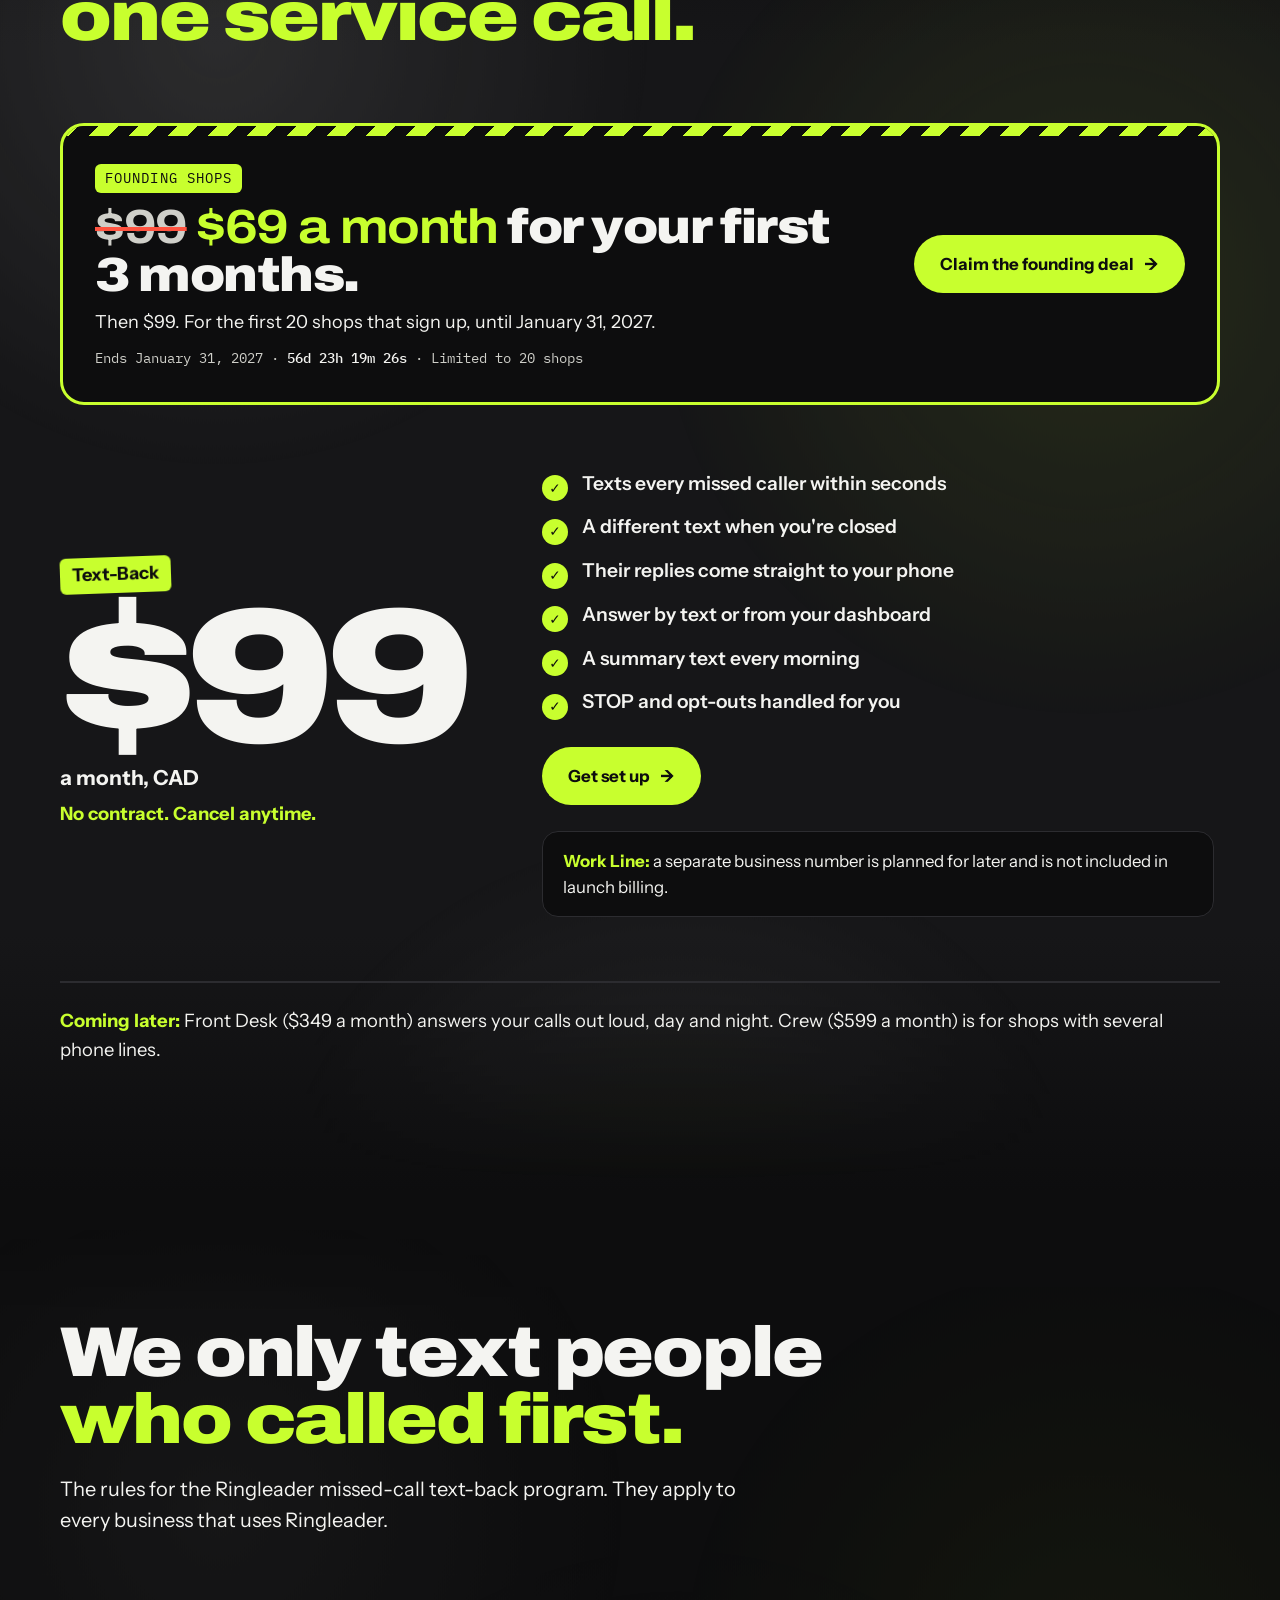
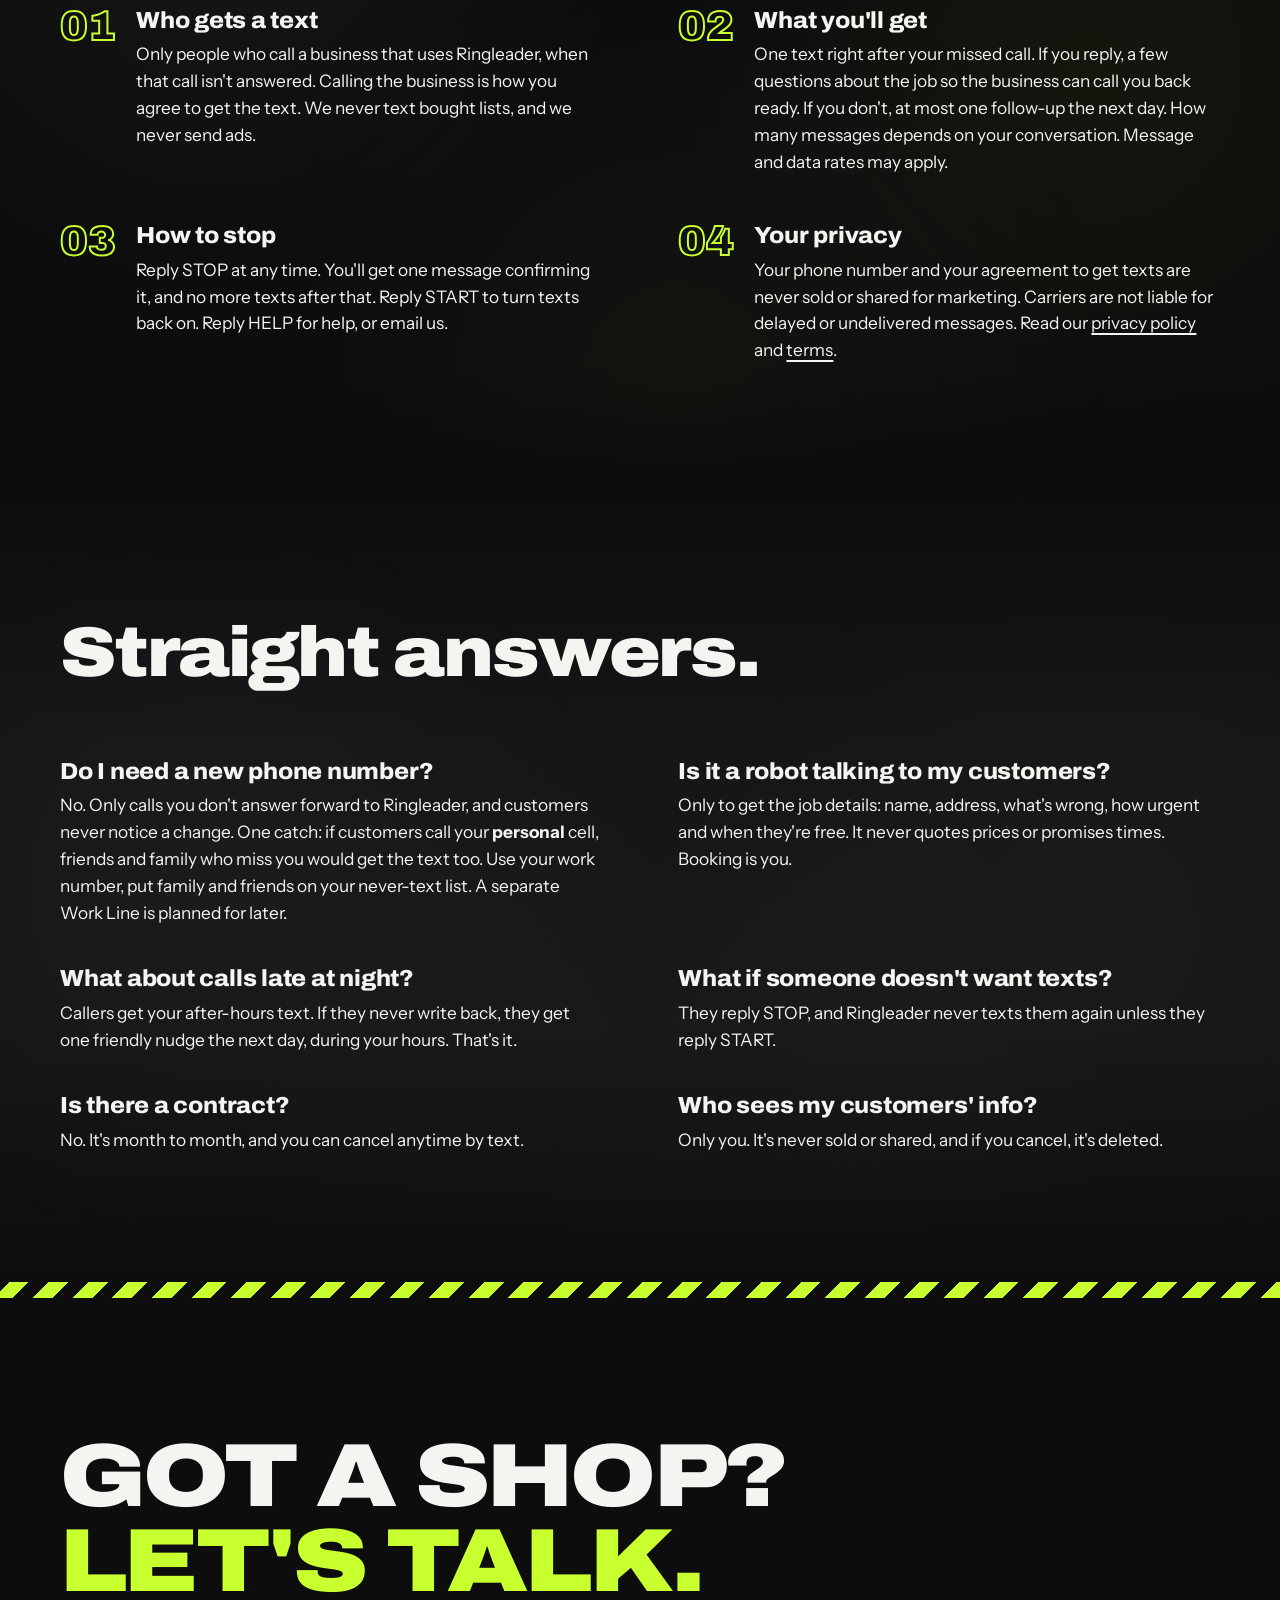
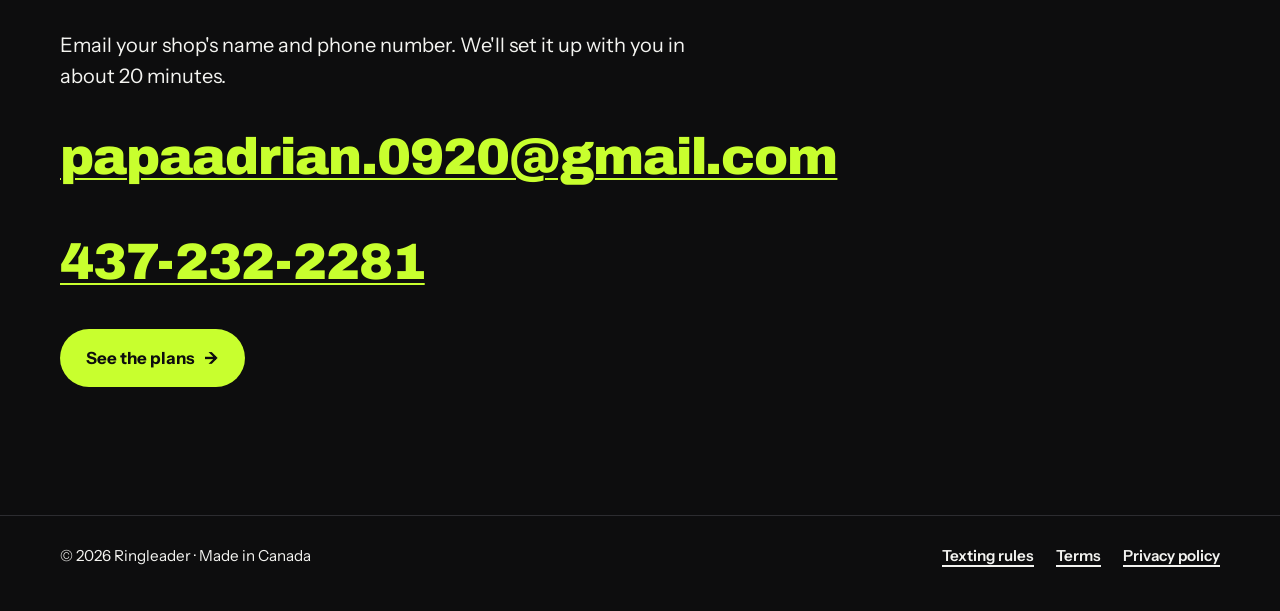
==== commit 48e57bf1: "Light mode: soft paper grey, rough grain, green corner glow Plain off-white was too bright on phones" ====
--- a/index.html
+++ b/index.html
@@ -114,7 +114,7 @@
 <link rel="preconnect" href="https://fonts.googleapis.com">
 <link rel="preconnect" href="https://fonts.gstatic.com" crossorigin>
 <link rel="stylesheet" href="https://fonts.googleapis.com/css2?family=Archivo:wdth,wght@62..125,400..900&family=IBM+Plex+Mono:wght@500&family=Instrument+Sans:wght@400..700&display=swap">
-<link rel="stylesheet" href="style.css?v=17">
+<link rel="stylesheet" href="style.css?v=18">
 <link rel="stylesheet" href="account.css?v=2">
 <script src="deal.js?v=4" defer></script>
 <script src="leads.js?v=3" defer></script>
@@ -125,7 +125,7 @@
 <script src="paths.js?v=4" defer></script>
 <script src="flickergrid.js?v=2" defer></script>
 <script src="glowscroll.js?v=1" defer></script>
-<script src="theme.js?v=1"></script>
+<script src="theme.js?v=2"></script>
 </head>
 <body>
 <a class="skip" href="#main">Skip to content</a>
--- a/style.css
+++ b/style.css
@@ -16,6 +16,7 @@
   --field: #0A0A0B;          /* text boxes */
   --muted: #A8A8A2;
   --cta-hover: #fff;
+  --on-ink: #0D0D0E;         /* text on an ink-coloured (white on dark, black on light) button */
   --fg-rgb: 255 255 255;     /* see-through lines and fills: white on dark, black on light */
   --ink-rgb: 244 244 241;
   --bg-rgb: 13 13 14;
@@ -31,24 +32,25 @@
 /* Light mode: white, black and green. theme.js sets data-theme="light" on <html> when the sun button is on.
    Lime stays for fills (buttons, the highlight, chat bubbles); text and lines use a darker green so they read on white. */
 :root[data-theme="light"] {
-  --bg: #FFFFFF;
-  --bg-2: #F3F4EF;
+  --bg: #E8E6DE;          /* soft paper grey, so it doesn't glare like plain white */
+  --bg-2: #E0DED5;
   --ink: #0D0D0E;
   --soft: #46463F;
-  --line: #E2E2DC;
+  --line: #CFCDC3;
   --hivis-ink: #3D7A00;
   --red: #E5341F;
   --red-ink: #C02A17;
-  --bubble-in: #ECECE7;
-  --panel: #FFFFFF;
-  --panel-2: #EFEFEA;
-  --field: #FAFAF7;
+  --bubble-in: #DAD8CF;
+  --panel: #EFEDE6;
+  --panel-2: #DEDCD3;
+  --field: #F1EFE9;
   --muted: #5E5E57;
-  --cta-hover: #B6EE14;
+  --cta-hover: #C8FF2E;
+  --on-ink: #FFFFFF;
   --fg-rgb: 0 0 0;
   --ink-rgb: 13 13 14;
-  --bg-rgb: 255 255 255;
-  --grain: .035;
+  --bg-rgb: 232 230 222;
+  --grain: .09;
   color-scheme: light;
 }
 /* The phone pictures stay a dark phone screen in both modes. */
@@ -57,6 +59,20 @@
   color: var(--ink);
 }
 :root[data-theme="light"] .paths { color: #3D7A00; opacity: .55; }
+/* Light mode glow: the same corner glows as dark mode, but green (no grey smudge), strong enough to see on paper. */
+:root[data-theme="light"] .aurora i:nth-child(1) { background: radial-gradient(closest-side, rgba(140, 210, 0, .20), transparent); }
+:root[data-theme="light"] .aurora i:nth-child(2) { background: radial-gradient(closest-side, rgba(160, 230, 20, .24), transparent); }
+:root[data-theme="light"] .aurora i:nth-child(3) { background: radial-gradient(closest-side, rgba(140, 210, 0, .16), transparent); }
+:root[data-theme="light"] .aurora.dim i:nth-child(1) { background: radial-gradient(closest-side, rgba(140, 210, 0, .10), transparent); }
+:root[data-theme="light"] .aurora.dim i:nth-child(2) { background: radial-gradient(closest-side, rgba(160, 230, 20, .12), transparent); }
+:root[data-theme="light"] .aurora.dim i:nth-child(3) { background: radial-gradient(closest-side, rgba(140, 210, 0, .08), transparent); }
+/* Paper grain: darken-only, so it reads like rough paper instead of coloured static. */
+:root[data-theme="light"] body::after { mix-blend-mode: multiply; filter: grayscale(1); }
+/* Light mode: soft green glow in the top corners and bottom left, on every page. Multiply keeps black text black. */
+:root[data-theme="light"] body::before { content: ""; position: fixed; inset: 0; pointer-events: none; z-index: 49; mix-blend-mode: multiply; background:
+  radial-gradient(60vmax 45vmax at 0% 0%, rgba(170, 235, 40, .26), transparent 70%),
+  radial-gradient(55vmax 45vmax at 100% 6%, rgba(185, 245, 60, .22), transparent 70%),
+  radial-gradient(55vmax 40vmax at 0% 100%, rgba(170, 235, 40, .16), transparent 70%); }
 :root[data-theme="light"] .paths-b { color: #9BC53D; }
 
 /* The sun / moon switch in the top right (theme.js). */
@@ -331,8 +347,8 @@
 .hello-f input:focus { outline: none; border-color: var(--ink); }
 .hello-f input[aria-invalid="true"] { border-color: var(--red); }
 .hello-f .hello-err { color: var(--red-ink); font-size: .88rem; }
-.hello-go { min-height: 50px; margin-top: 4px; border: 0; border-radius: 12px; background: var(--ink); color: var(--bg); font: inherit; font-weight: 600; cursor: pointer; }
-.hello-go:hover { background: var(--cta-hover); }
+.hello-go { min-height: 50px; margin-top: 4px; border: 0; border-radius: 12px; background: var(--ink); color: var(--on-ink); font: inherit; font-weight: 600; cursor: pointer; }
+.hello-go:hover { background: var(--cta-hover); color: var(--on-hivis); }
 .hello-skip { justify-self: center; color: var(--ink); font-size: .92rem; text-underline-offset: 3px; text-decoration-thickness: 1px; }
 .hello[open] { animation: hello-in .28s cubic-bezier(.32, .72, 0, 1); }
 .hello[open]::backdrop { animation: hello-fade .28s ease; }
@@ -370,3 +386,13 @@
 /* Phones inside the steps keep phone-sized text (the steps' own paragraph size is too big for them). */
 .step .screen .bubble, .step .screen .notif p { font-size: .86rem; }
 .step .screen .stamp, .step .screen .note { font-size: .72rem; }
+
+/* Phones: tighter header so the logo, switch and sign-in fit on one line.
+   On the narrowest phones the header's "Get set up" hides; the same button is right below in the hero. */
+@media (max-width: 520px) {
+  .top .wrap { gap: 12px; }
+  .top nav { gap: 12px; }
+  .top .btn { padding: 9px 14px; white-space: nowrap; }
+  .theme-btn { width: 36px; height: 36px; }
+}
+@media (max-width: 440px) { .top nav .btn { display: none; } }
--- a/account.css
+++ b/account.css
@@ -3,7 +3,7 @@
 .me { position: relative; flex: 0 0 auto; margin-left: -4px; }
 .me-signin { font-weight: 600; text-decoration: none; padding: 8px 4px; }
 .me-btn { position: relative; display: grid; place-items: center; width: 44px; height: 44px; padding: 0; border: 0; border-radius: 50%; background: none; cursor: pointer; }
-.me-circle { display: grid; place-items: center; width: 38px; height: 38px; border-radius: 50%; background: var(--ink); color: var(--bg); font: 800 .9rem/1 var(--f-display); letter-spacing: .02em; }
+.me-circle { display: grid; place-items: center; width: 38px; height: 38px; border-radius: 50%; background: var(--ink); color: var(--on-ink); font: 800 .9rem/1 var(--f-display); letter-spacing: .02em; }
 .me-btn:hover .me-circle, .me-btn[aria-expanded="true"] .me-circle { background: var(--hivis); color: var(--on-hivis); }
 .me-btn:focus-visible { outline: 2px solid var(--hivis-ink); outline-offset: 2px; }
 .me-dot { position: absolute; top: 2px; right: 2px; width: 13px; height: 13px; border-radius: 50%; background: var(--hivis); border: 2px solid var(--bg); }
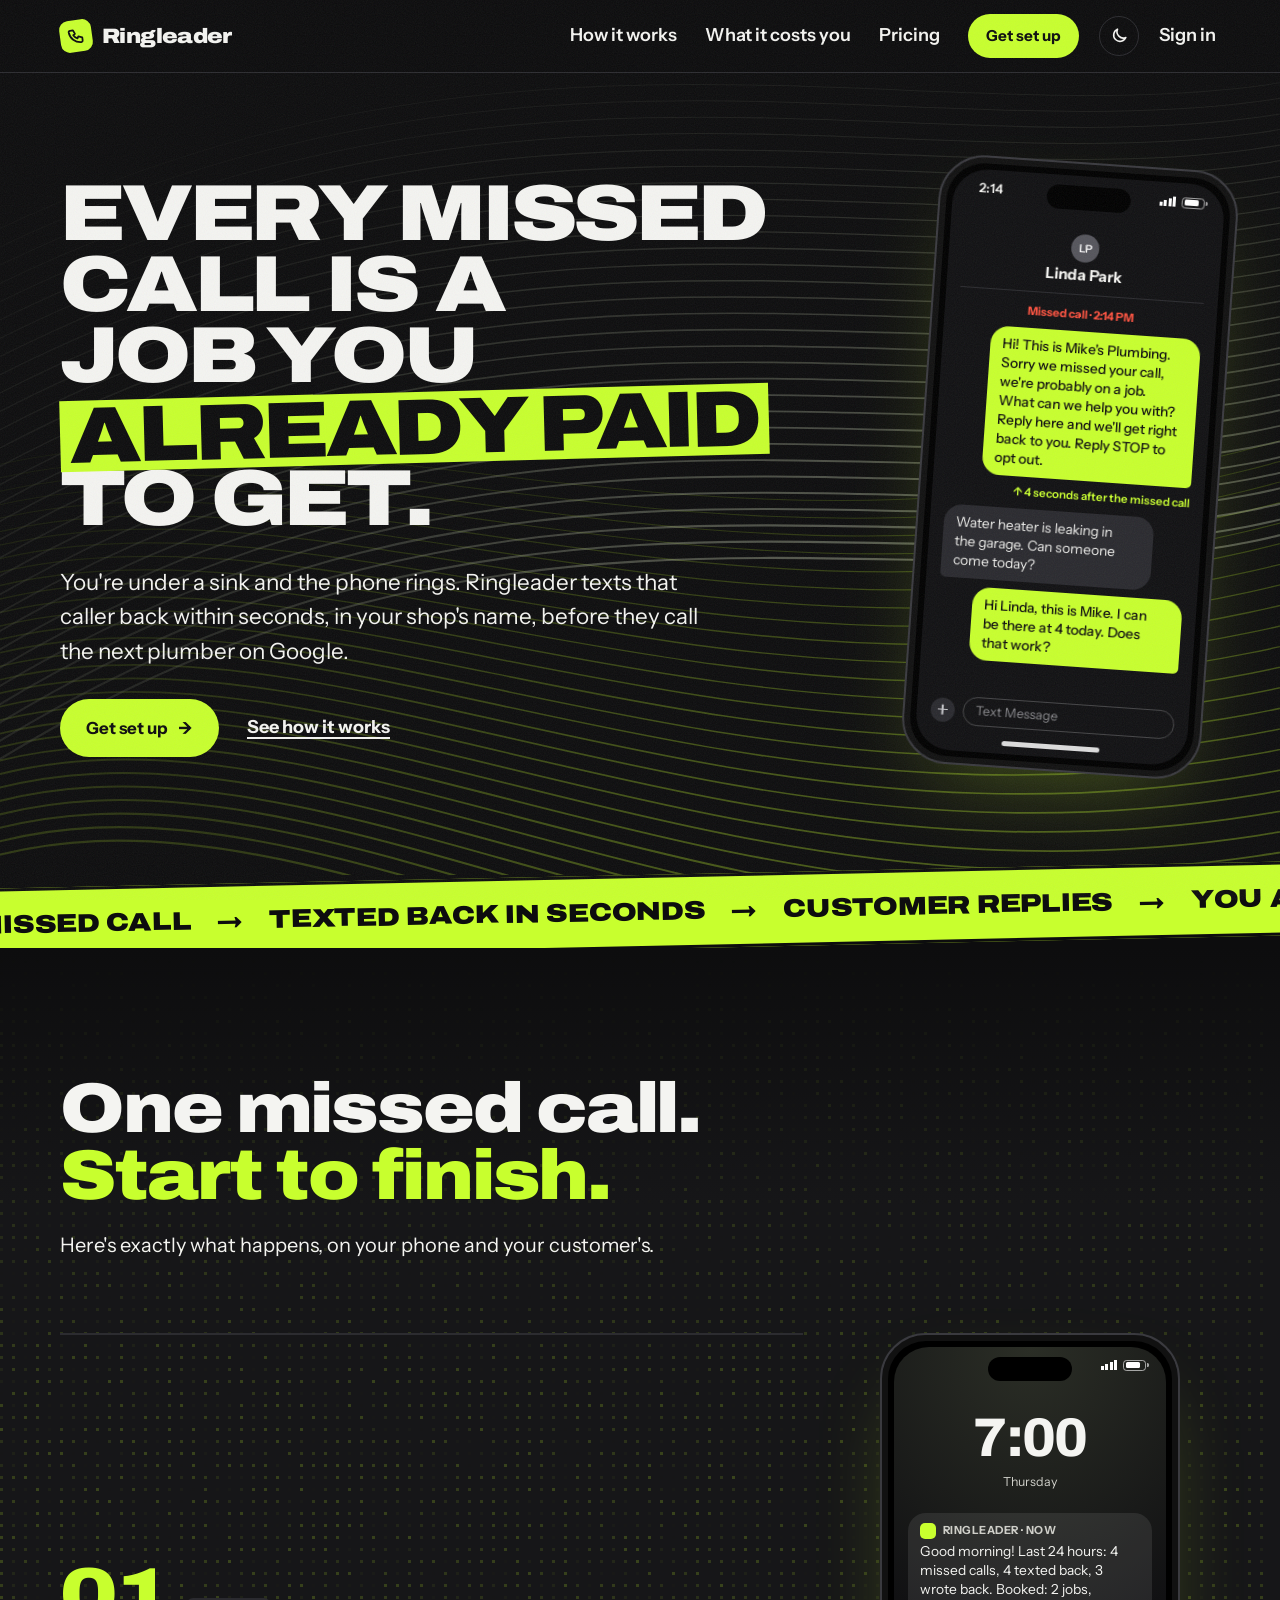
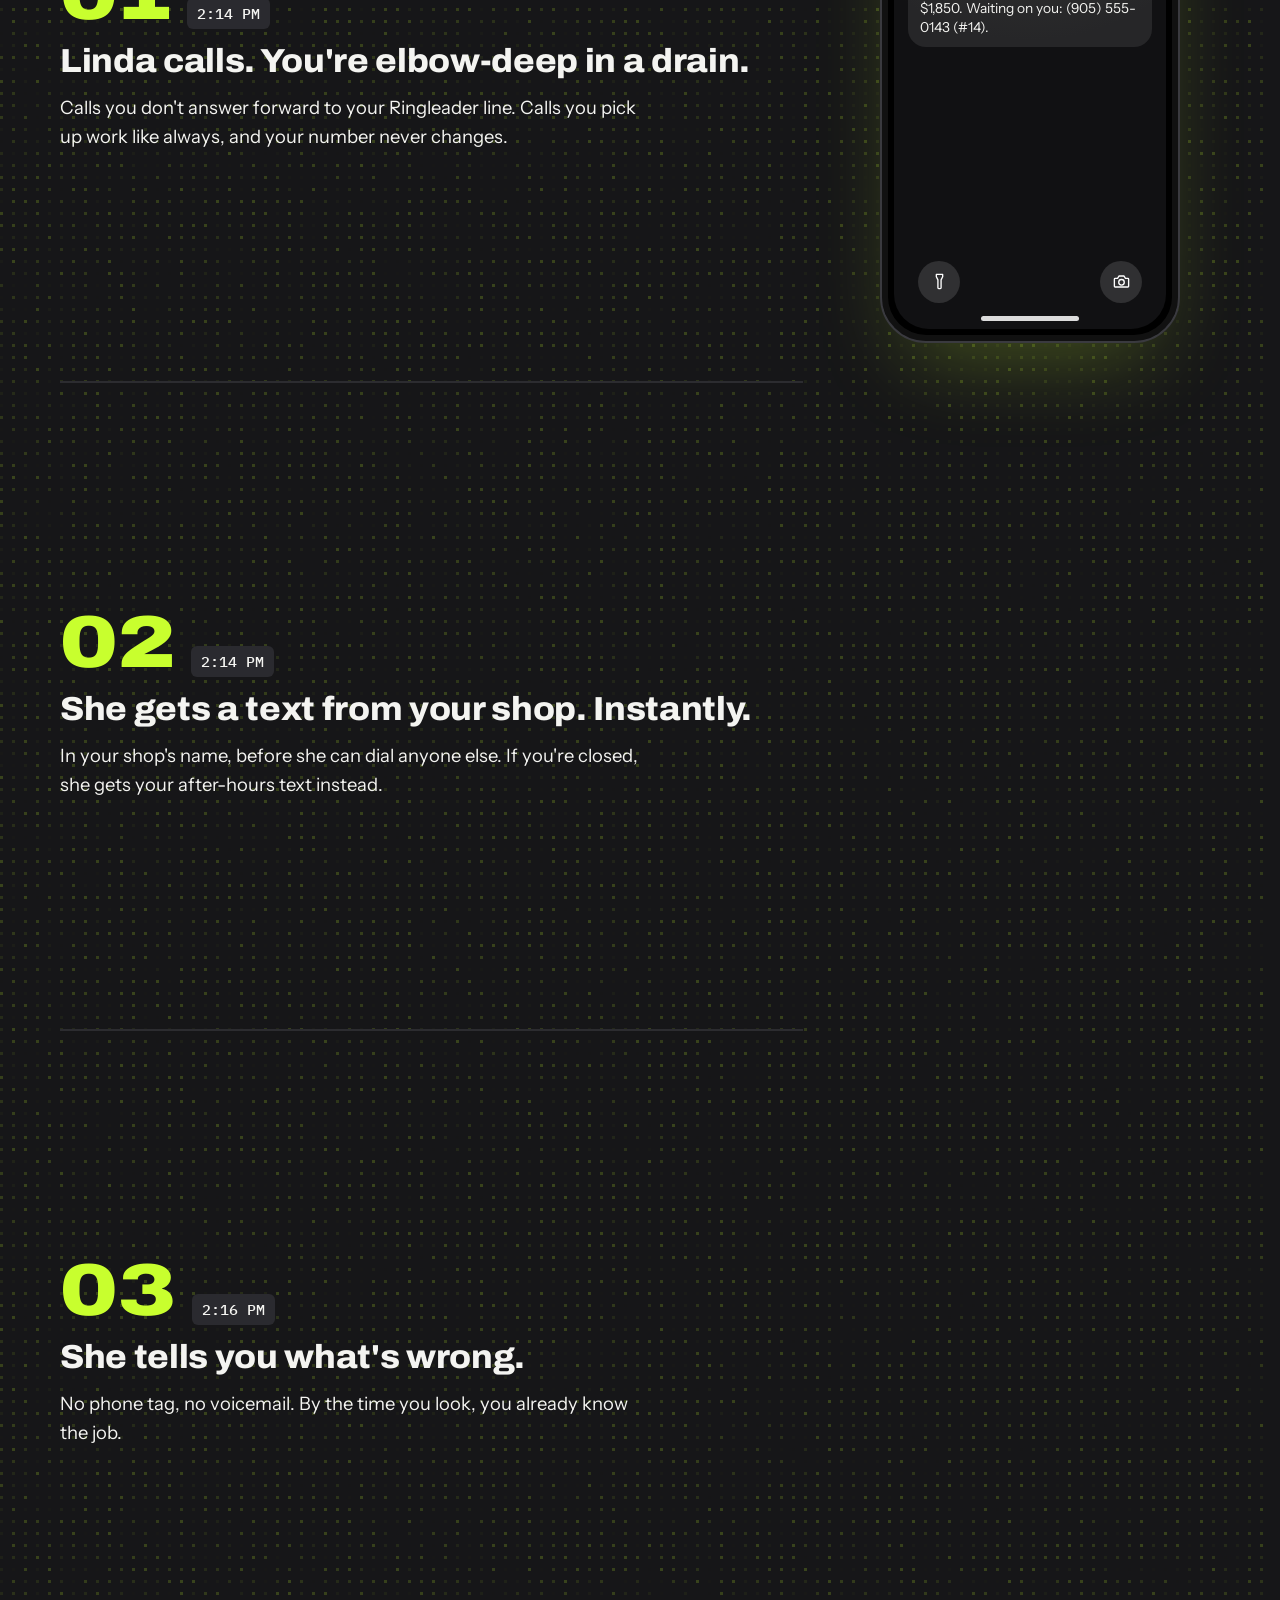
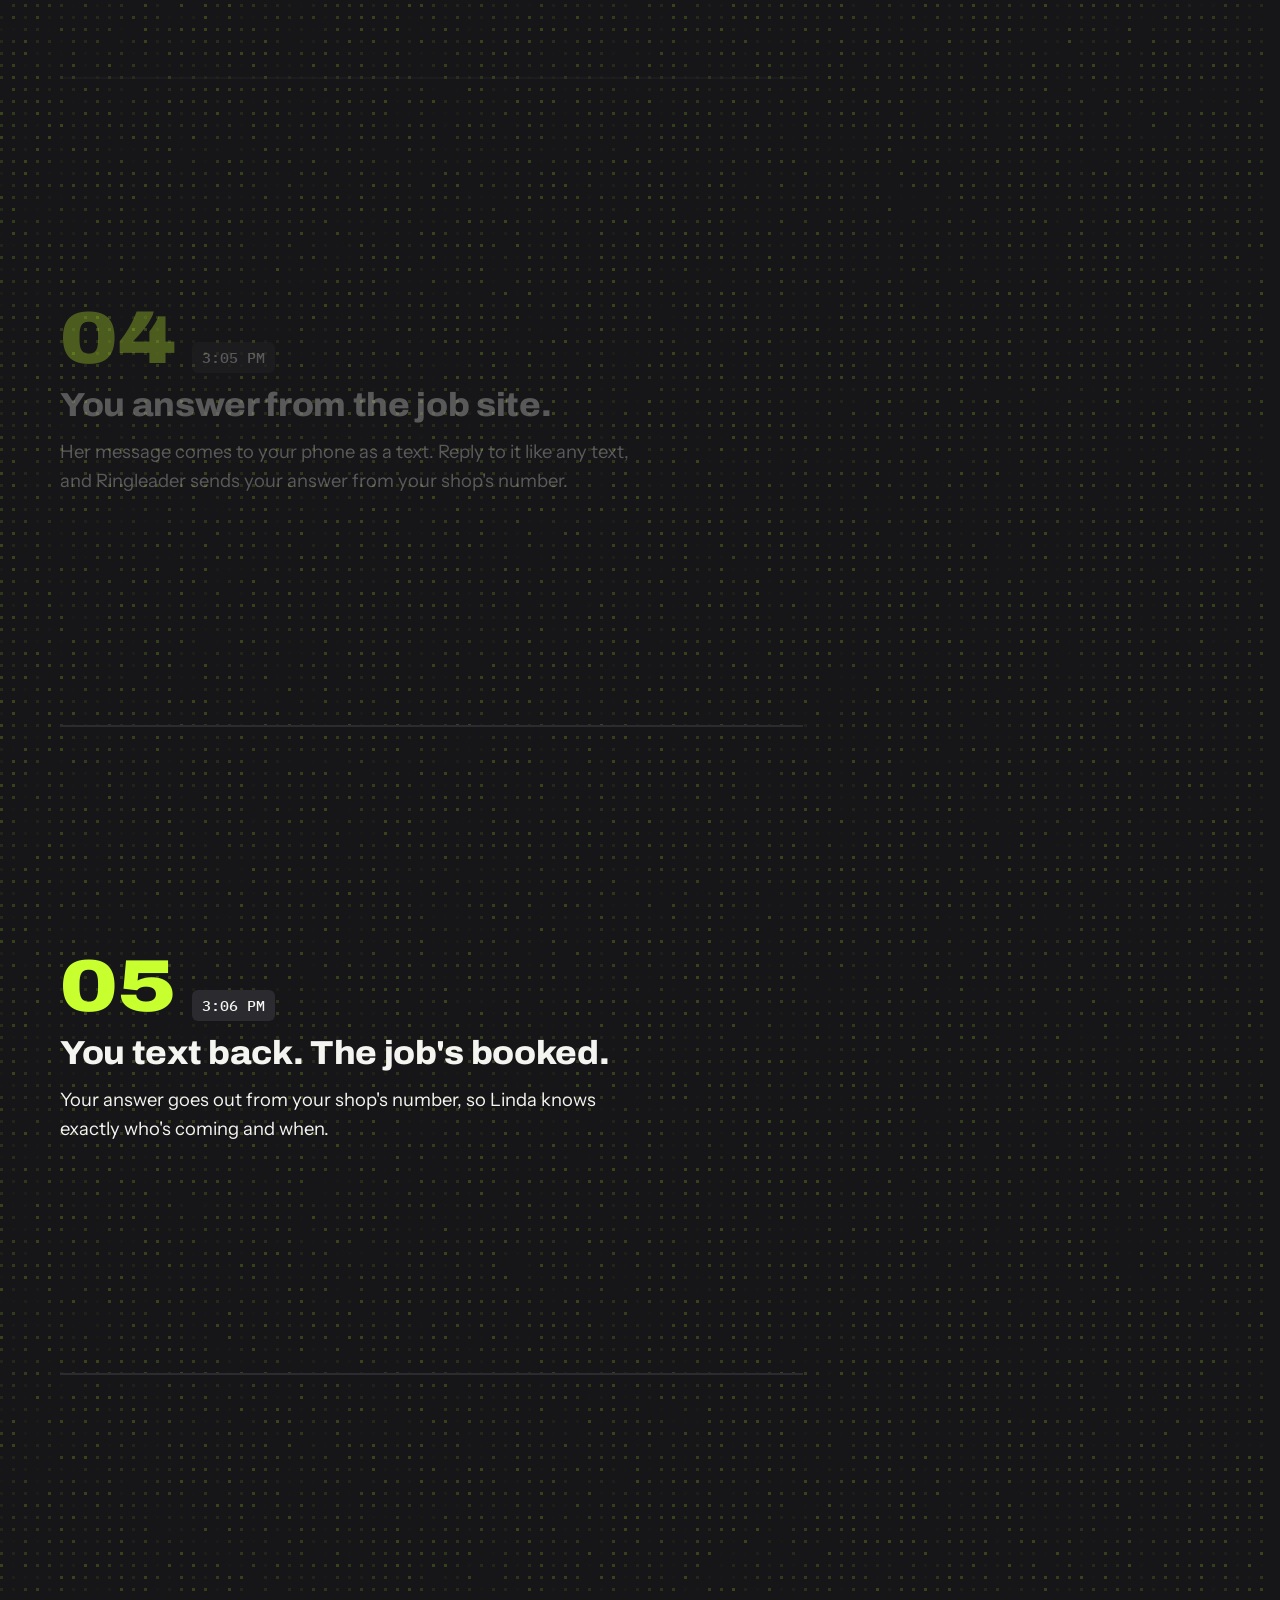
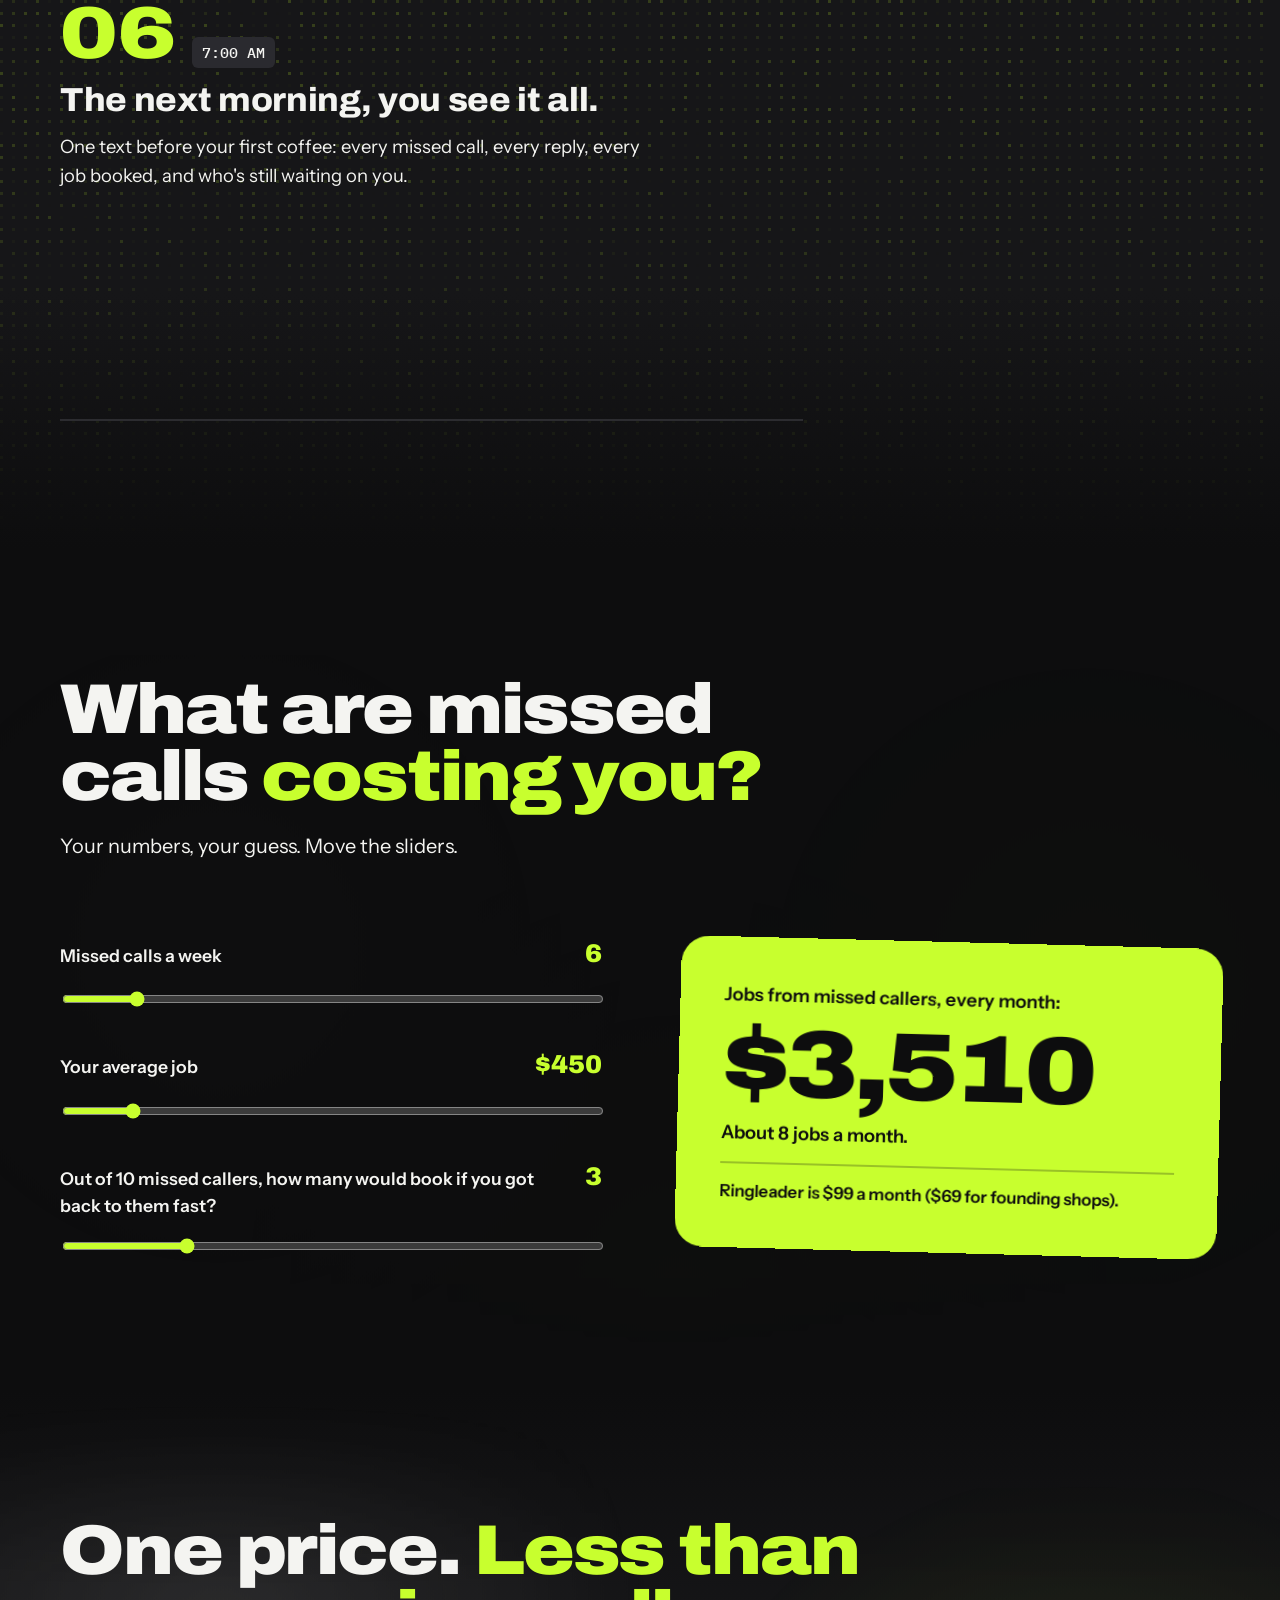
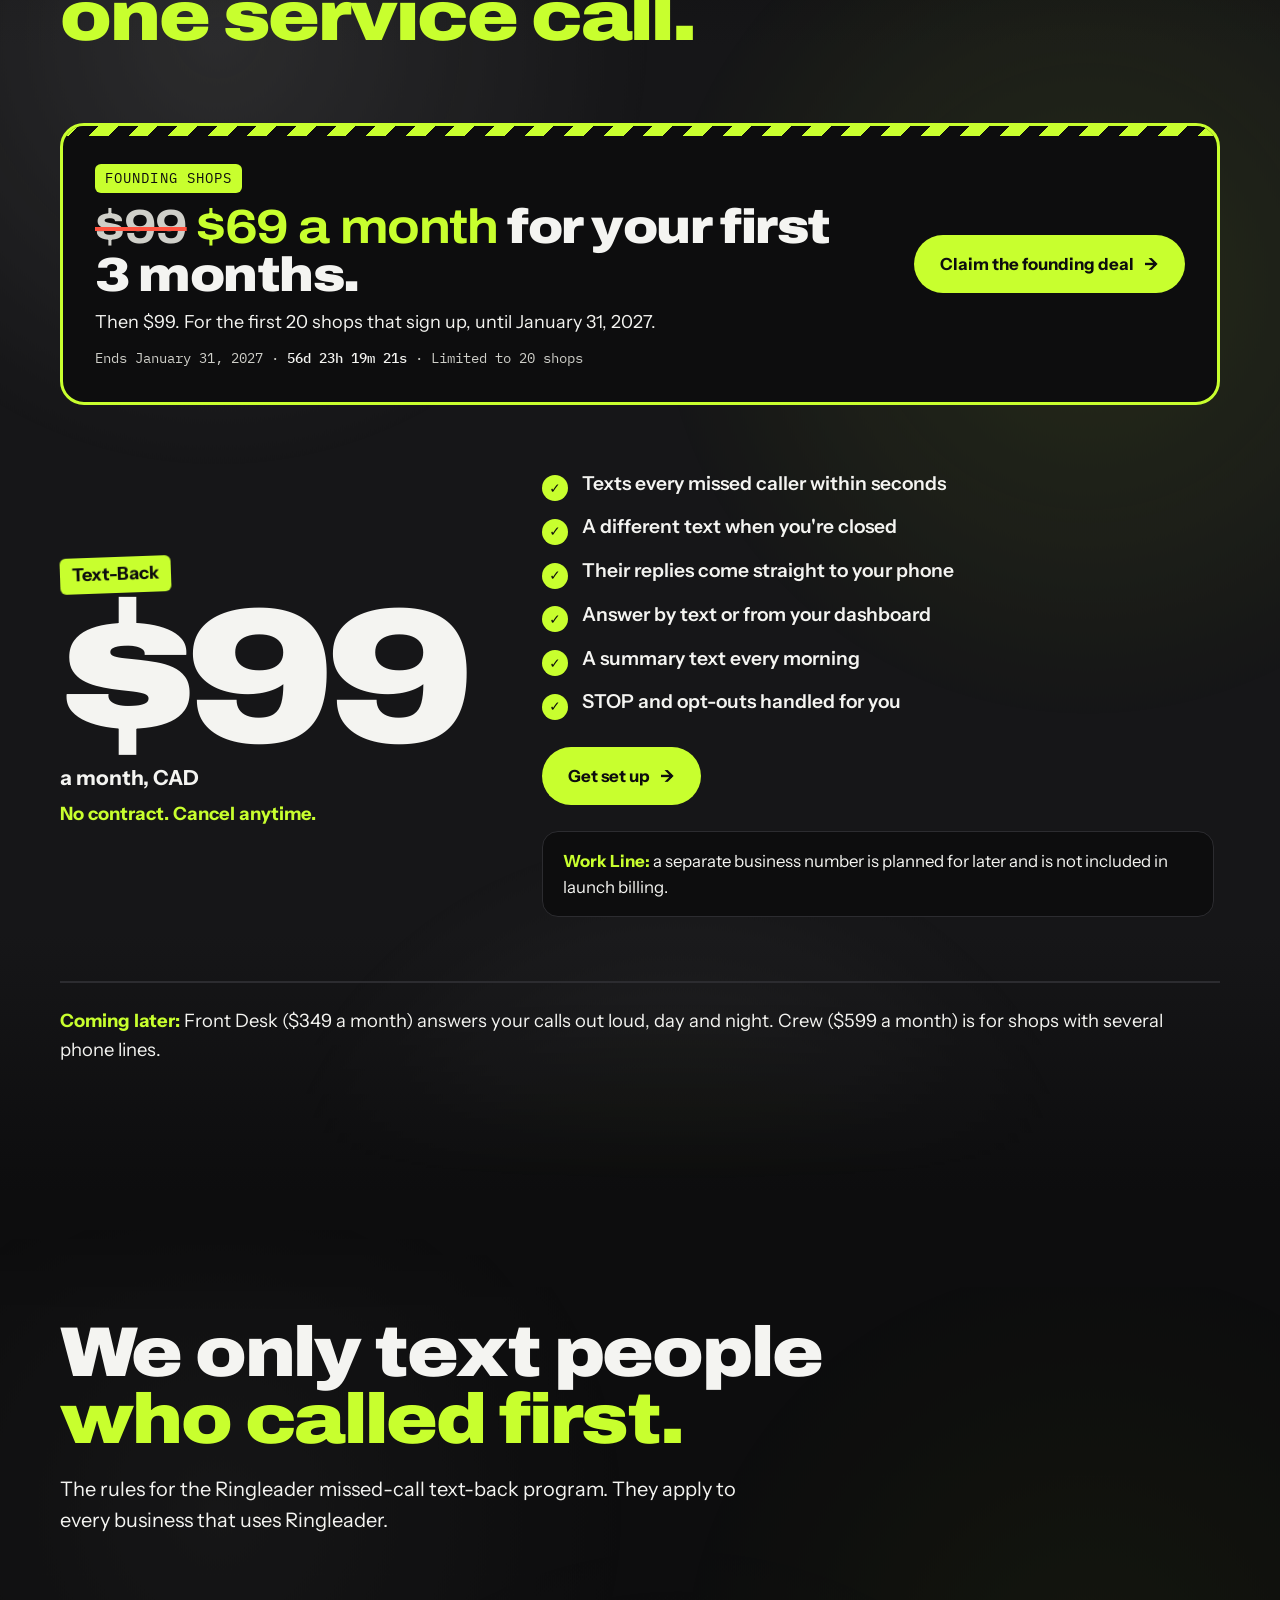
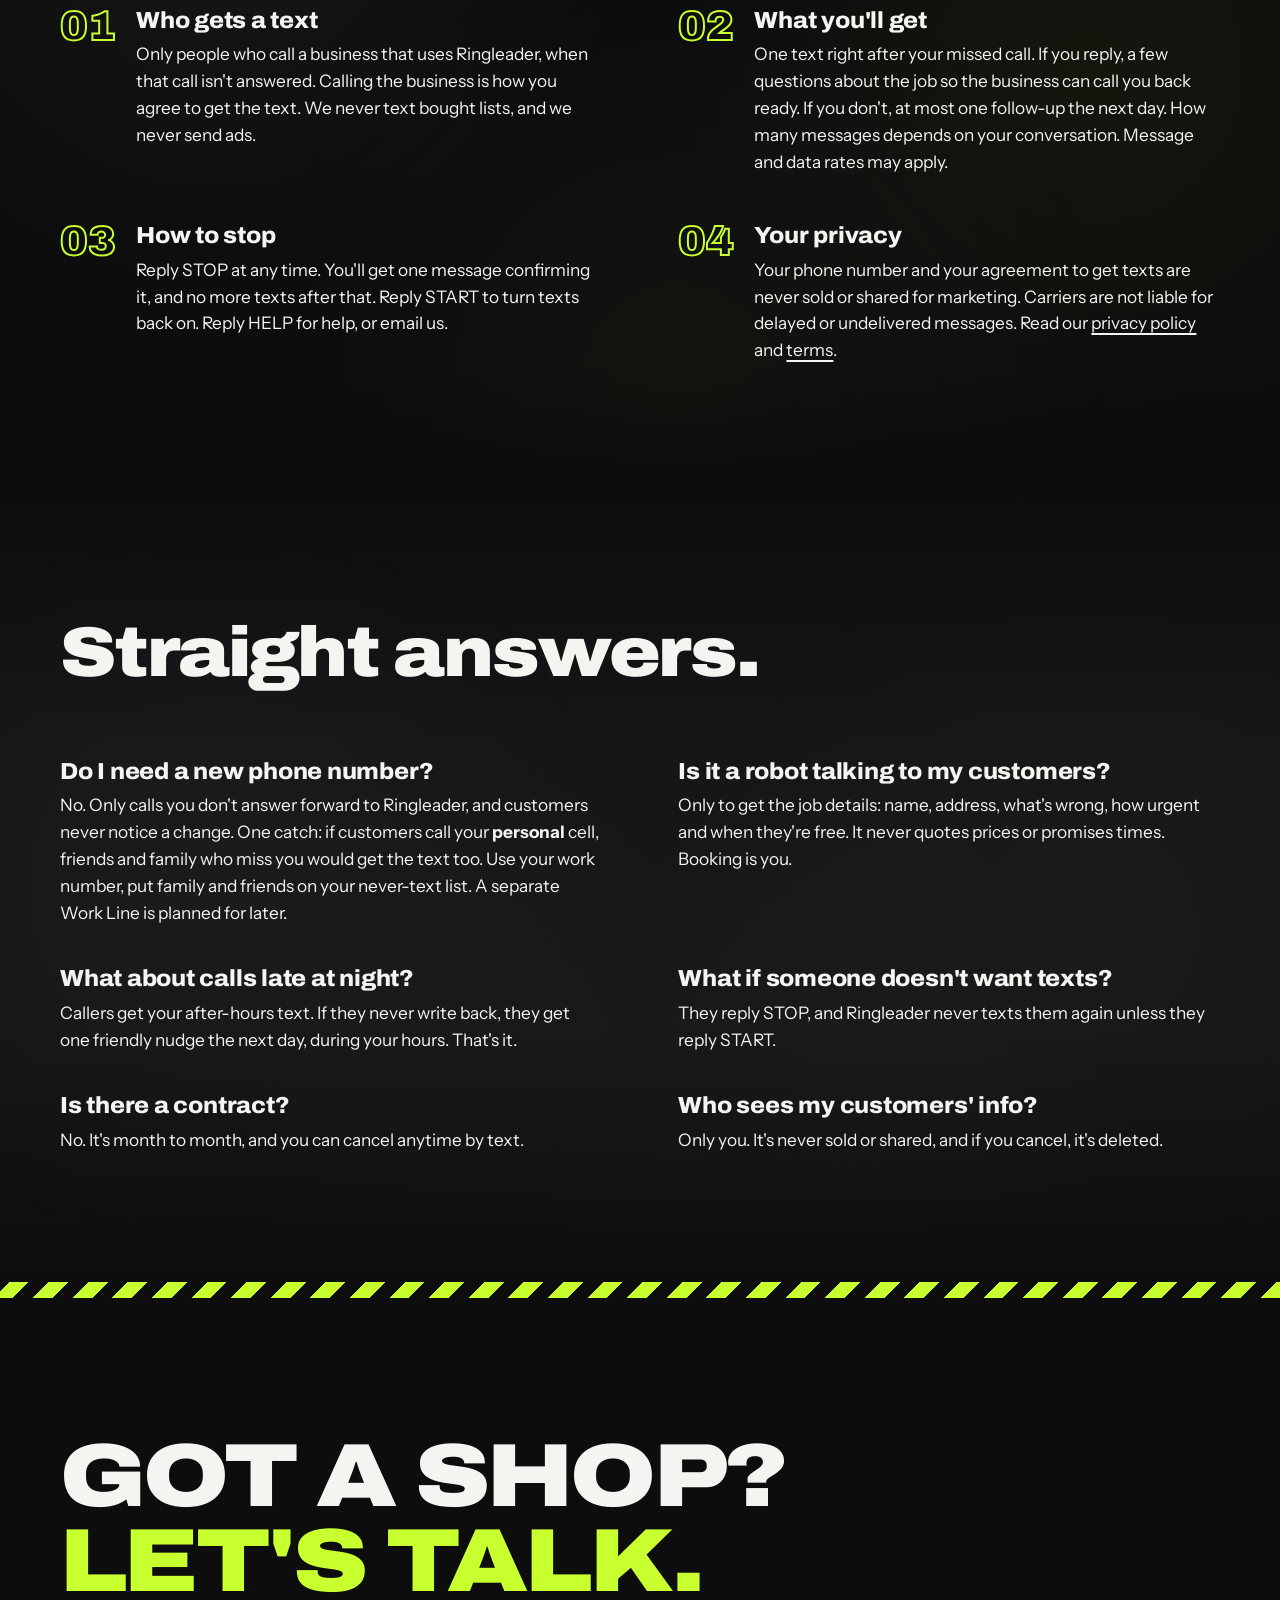
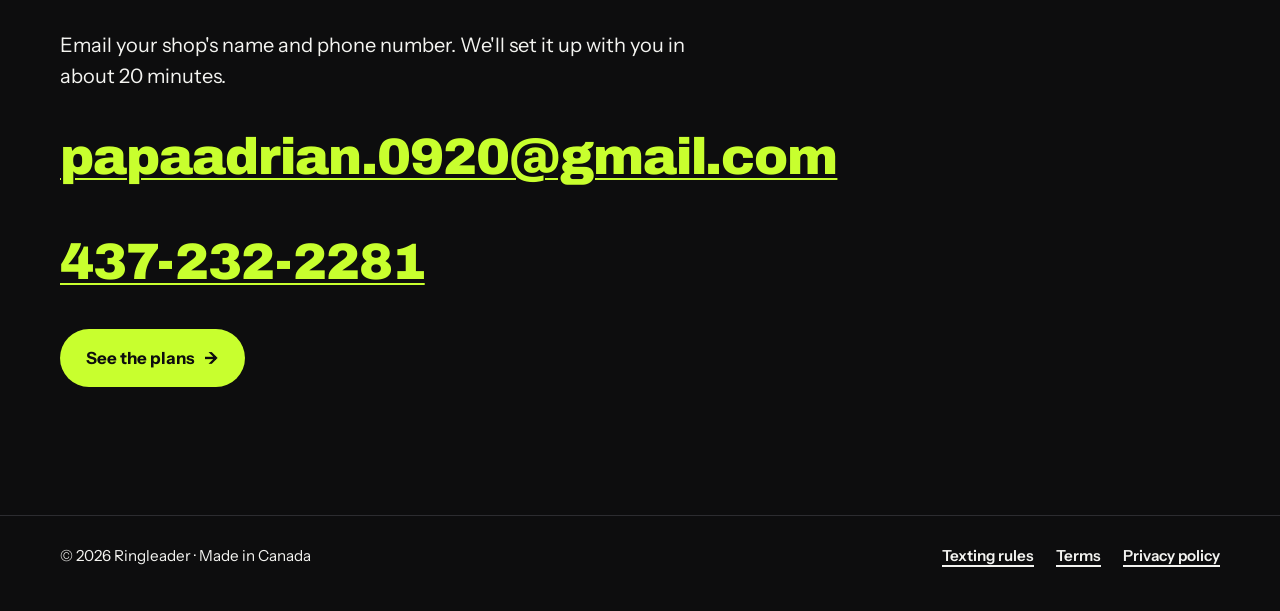
==== commit 865962db: "Website: our own page-not-found page, email fits on phones, darker green words in light mode - 404.h" ====
--- a/index.html
+++ b/index.html
@@ -114,7 +114,7 @@
 <link rel="preconnect" href="https://fonts.googleapis.com">
 <link rel="preconnect" href="https://fonts.gstatic.com" crossorigin>
 <link rel="stylesheet" href="https://fonts.googleapis.com/css2?family=Archivo:wdth,wght@62..125,400..900&family=IBM+Plex+Mono:wght@500&family=Instrument+Sans:wght@400..700&display=swap">
-<link rel="stylesheet" href="style.css?v=18">
+<link rel="stylesheet" href="style.css?v=19">
 <link rel="stylesheet" href="account.css?v=2">
 <script src="deal.js?v=4" defer></script>
 <script src="leads.js?v=3" defer></script>
--- a/style.css
+++ b/style.css
@@ -37,7 +37,7 @@
   --ink: #0D0D0E;
   --soft: #46463F;
   --line: #CFCDC3;
-  --hivis-ink: #3D7A00;
+  --hivis-ink: #356B00;   /* 5:1 on the paper grey, so green words pass the contrast check */
   --red: #E5341F;
   --red-ink: #C02A17;
   --bubble-in: #DAD8CF;
@@ -285,7 +285,7 @@
 .contact .wrap { display: grid; gap: 26px; padding-block: clamp(72px, 10vw, 130px); }
 .contact h2 { font-size: clamp(2.6rem, 7vw, 5.6rem); text-transform: uppercase; font-stretch: 118%; }
 .contact p { font-size: 1.25rem; max-width: 34em; }
-.contact .email { font-family: var(--f-display); font-weight: 900; font-size: clamp(1.4rem, 4.6vw, 3.2rem); color: var(--hivis-ink); overflow-wrap: anywhere; letter-spacing: -0.02em; text-decoration-color: var(--hivis-ink); justify-self: start; }
+.contact .email { font-family: var(--f-display); font-weight: 900; font-size: clamp(1.05rem, 5.4vw, 3.2rem); color: var(--hivis-ink); overflow-wrap: anywhere; letter-spacing: -0.02em; text-decoration-color: var(--hivis-ink); justify-self: start; }
 .contact .email:hover { color: var(--ink); }
 .contact .btn { justify-self: start; }
 
@@ -293,6 +293,7 @@
 footer { border-top: 1px solid var(--line); padding-block: 28px 44px; font-size: .95rem; }
 footer .wrap { display: flex; flex-wrap: wrap; justify-content: space-between; gap: 12px 24px; }
 footer nav { display: flex; gap: 22px; font-weight: 600; }
+footer nav a { padding-block: 10px; margin-block: -10px; }   /* a taller place to tap, same look */
 
 /* Privacy page */
 .legal { max-width: 760px; display: grid; gap: 16px; padding-block: 48px 100px; font-size: 1.05rem; }
@@ -300,6 +301,9 @@
 .legal h2 { font-size: 1.6rem; font-stretch: 105%; letter-spacing: -0.01em; margin-top: 26px; }
 .legal h3 { font-size: 1.15rem; font-stretch: 105%; letter-spacing: -0.01em; margin-top: 6px; }
 .legal ul { margin: 0; padding-left: 22px; display: grid; gap: 8px; }
+/* The page-not-found page (404.html). */
+.lost { min-height: 62vh; align-content: center; }
+.lost-go { display: flex; flex-wrap: wrap; align-items: center; gap: 18px 28px; margin-block: 10px; }
 .legal .updated { color: var(--hivis-ink); font-weight: 600; }
 
 /* Founding deal: a caution-tape banner on the pricing and contact pages. deal.js hides it once it's over. */
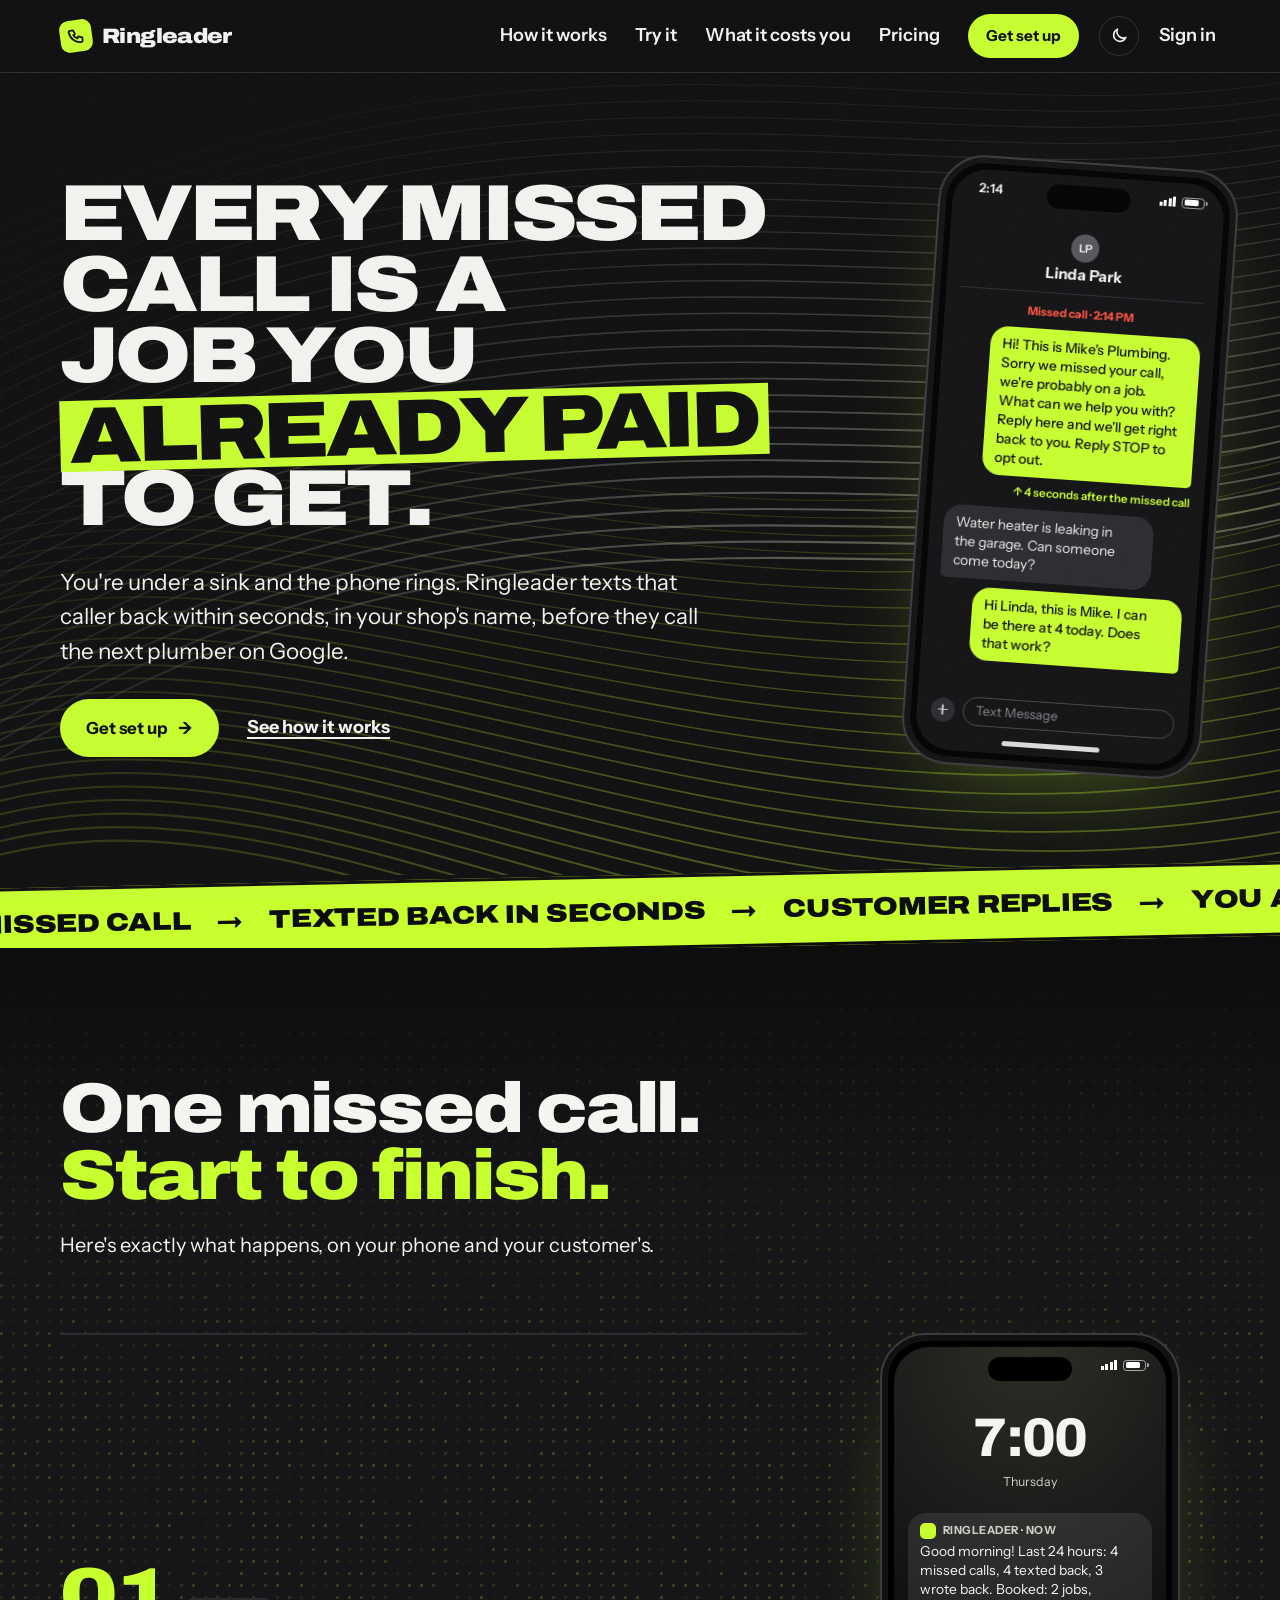
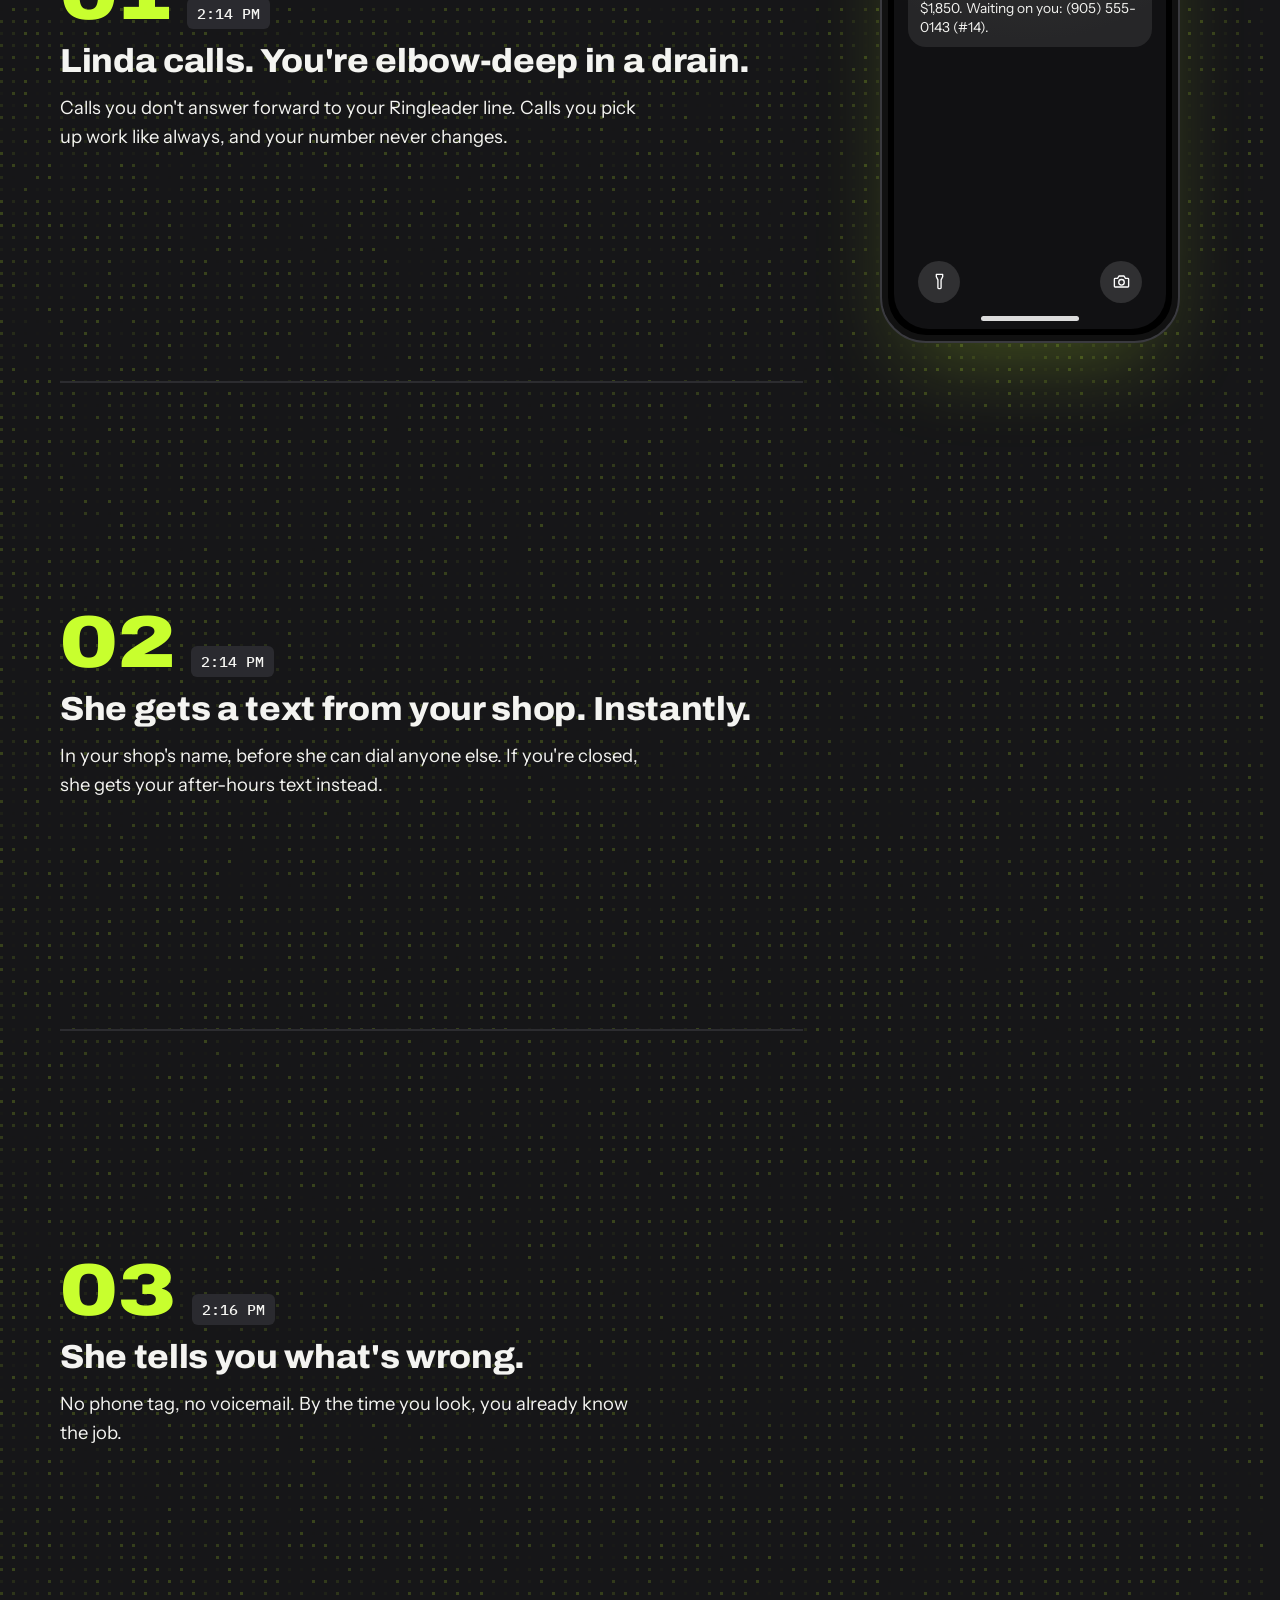
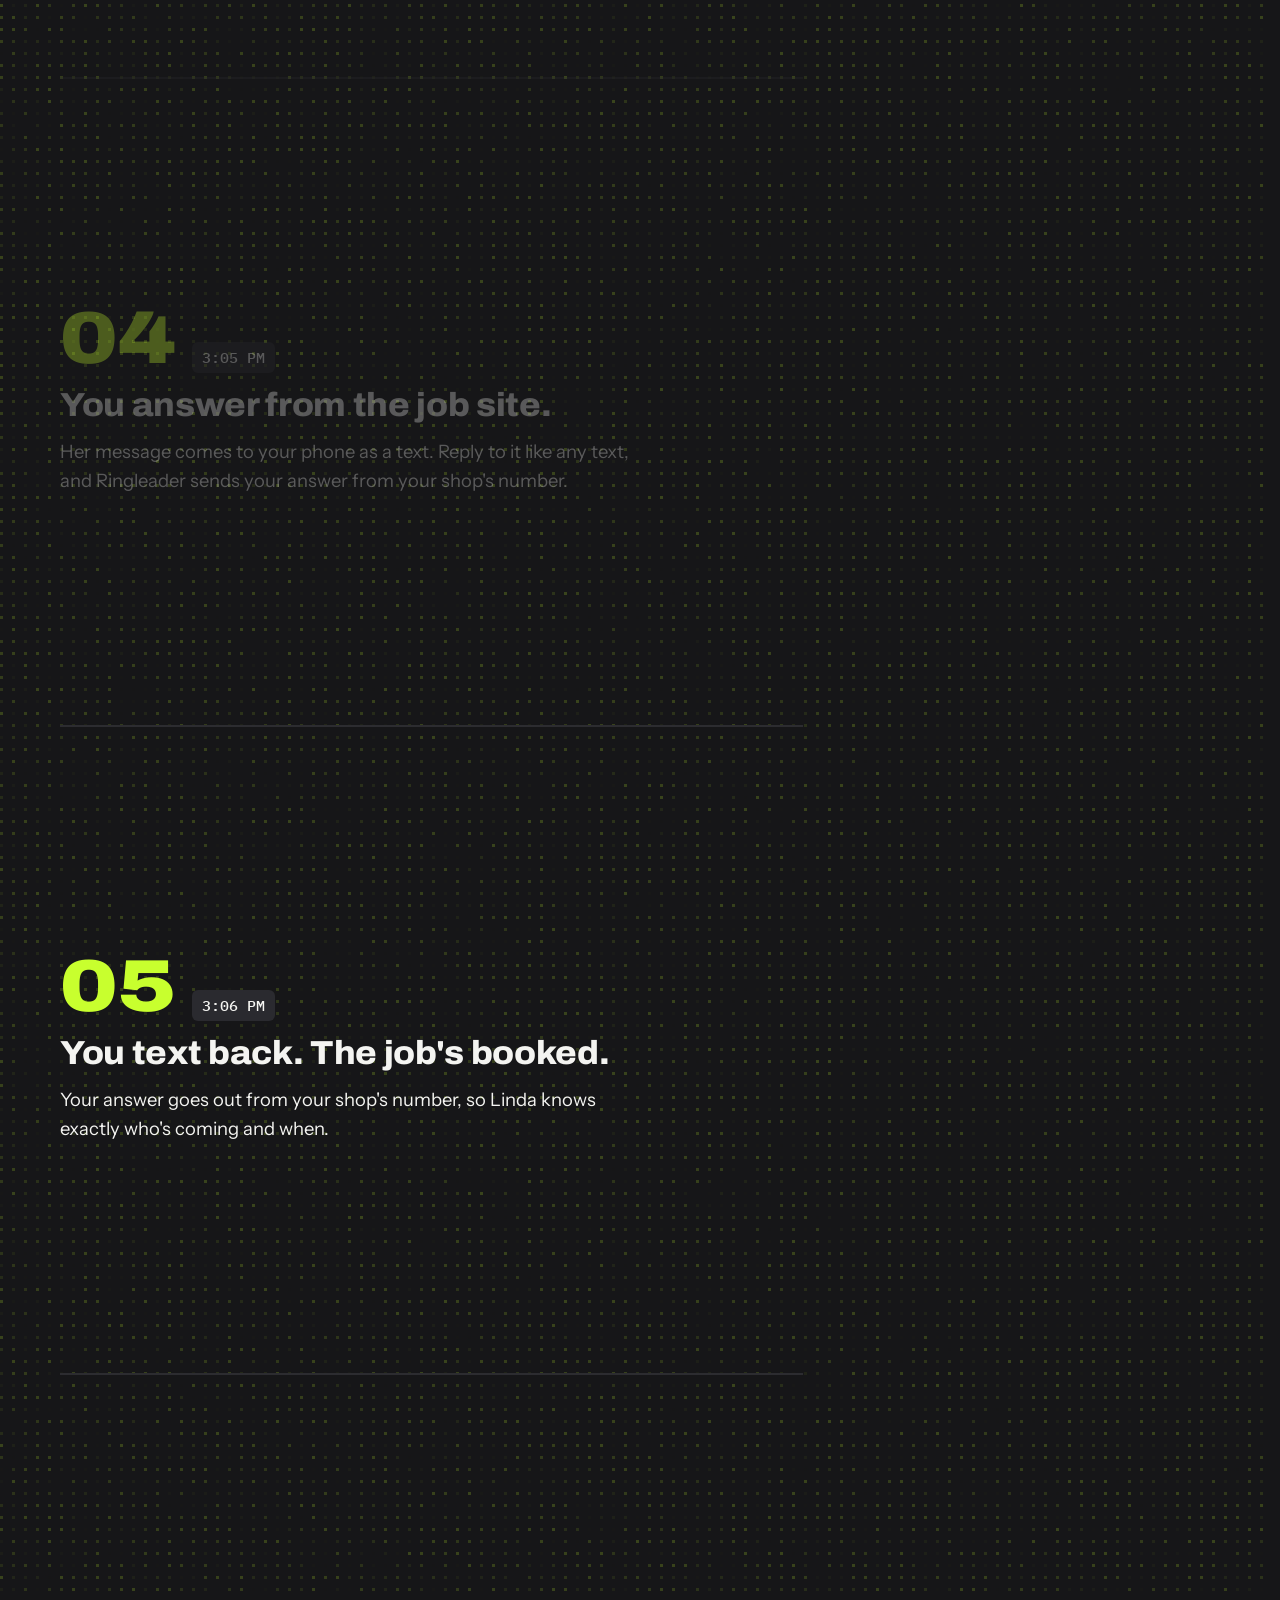
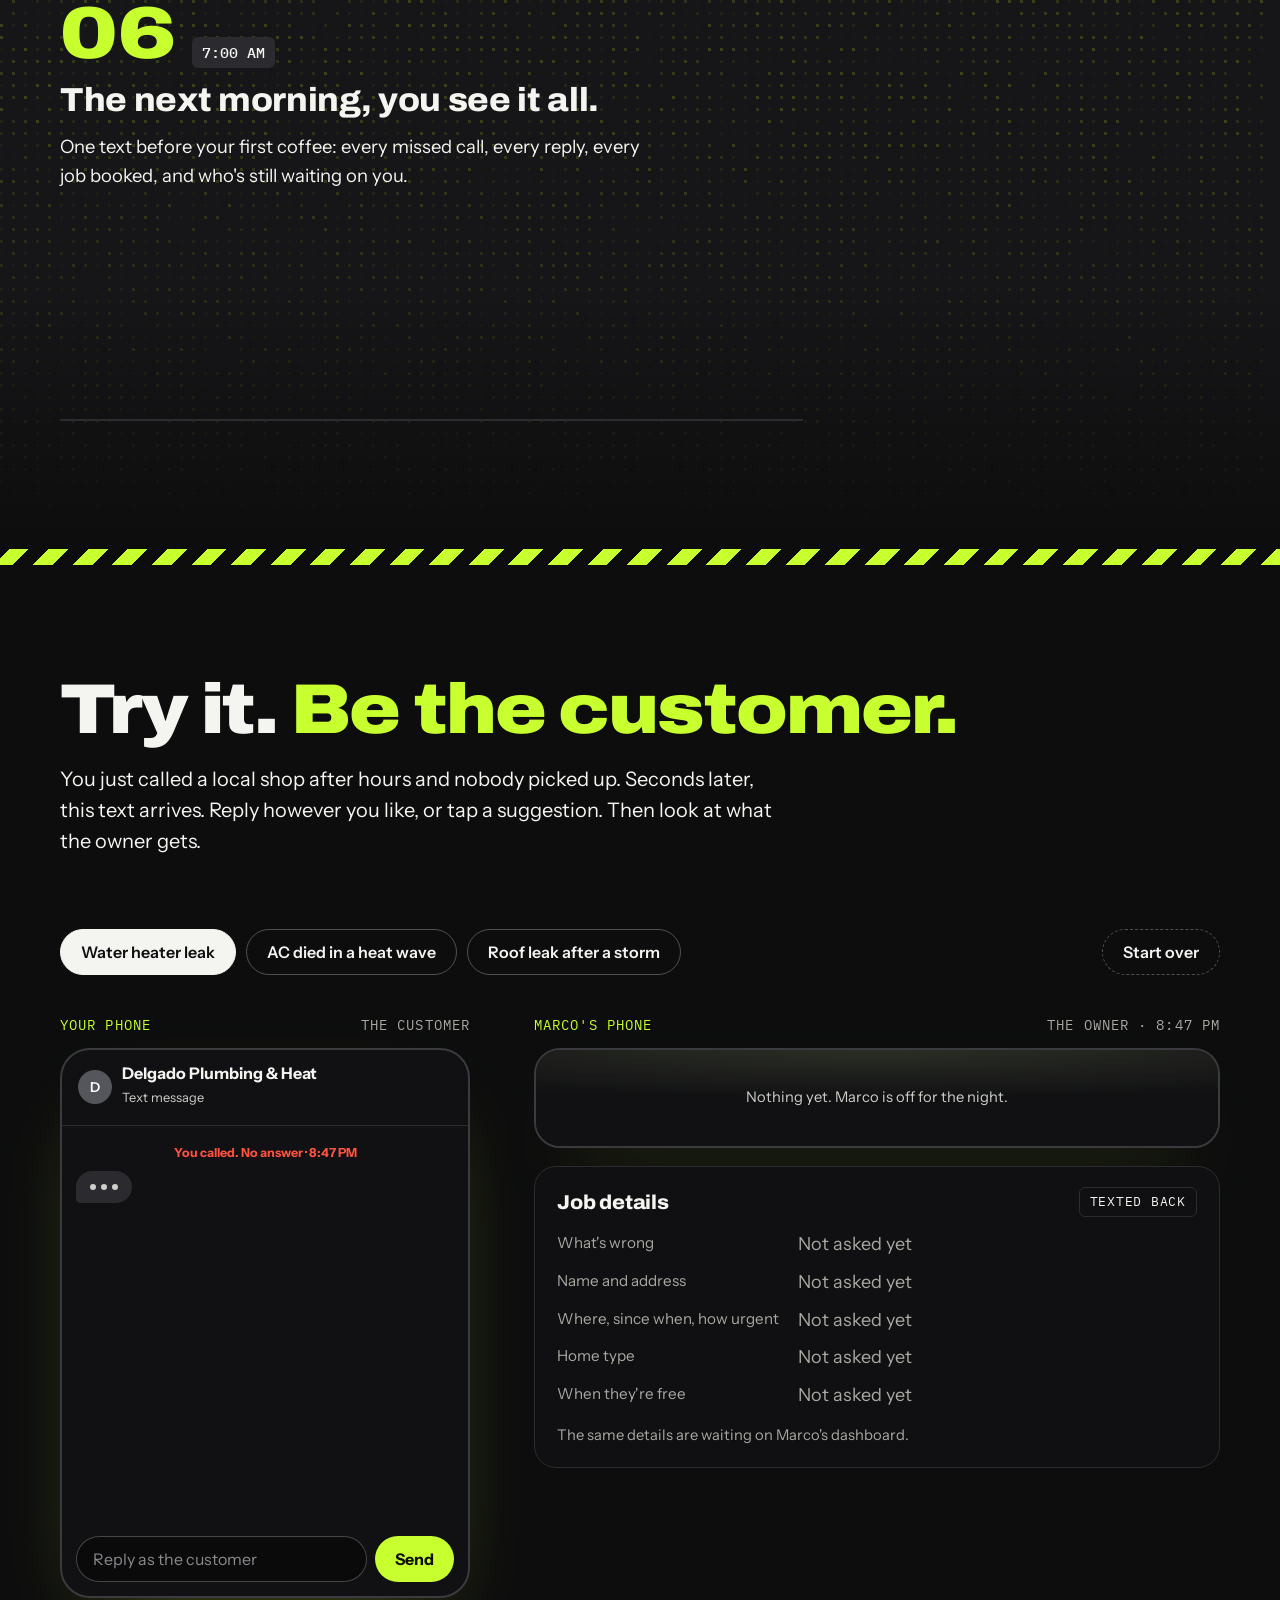
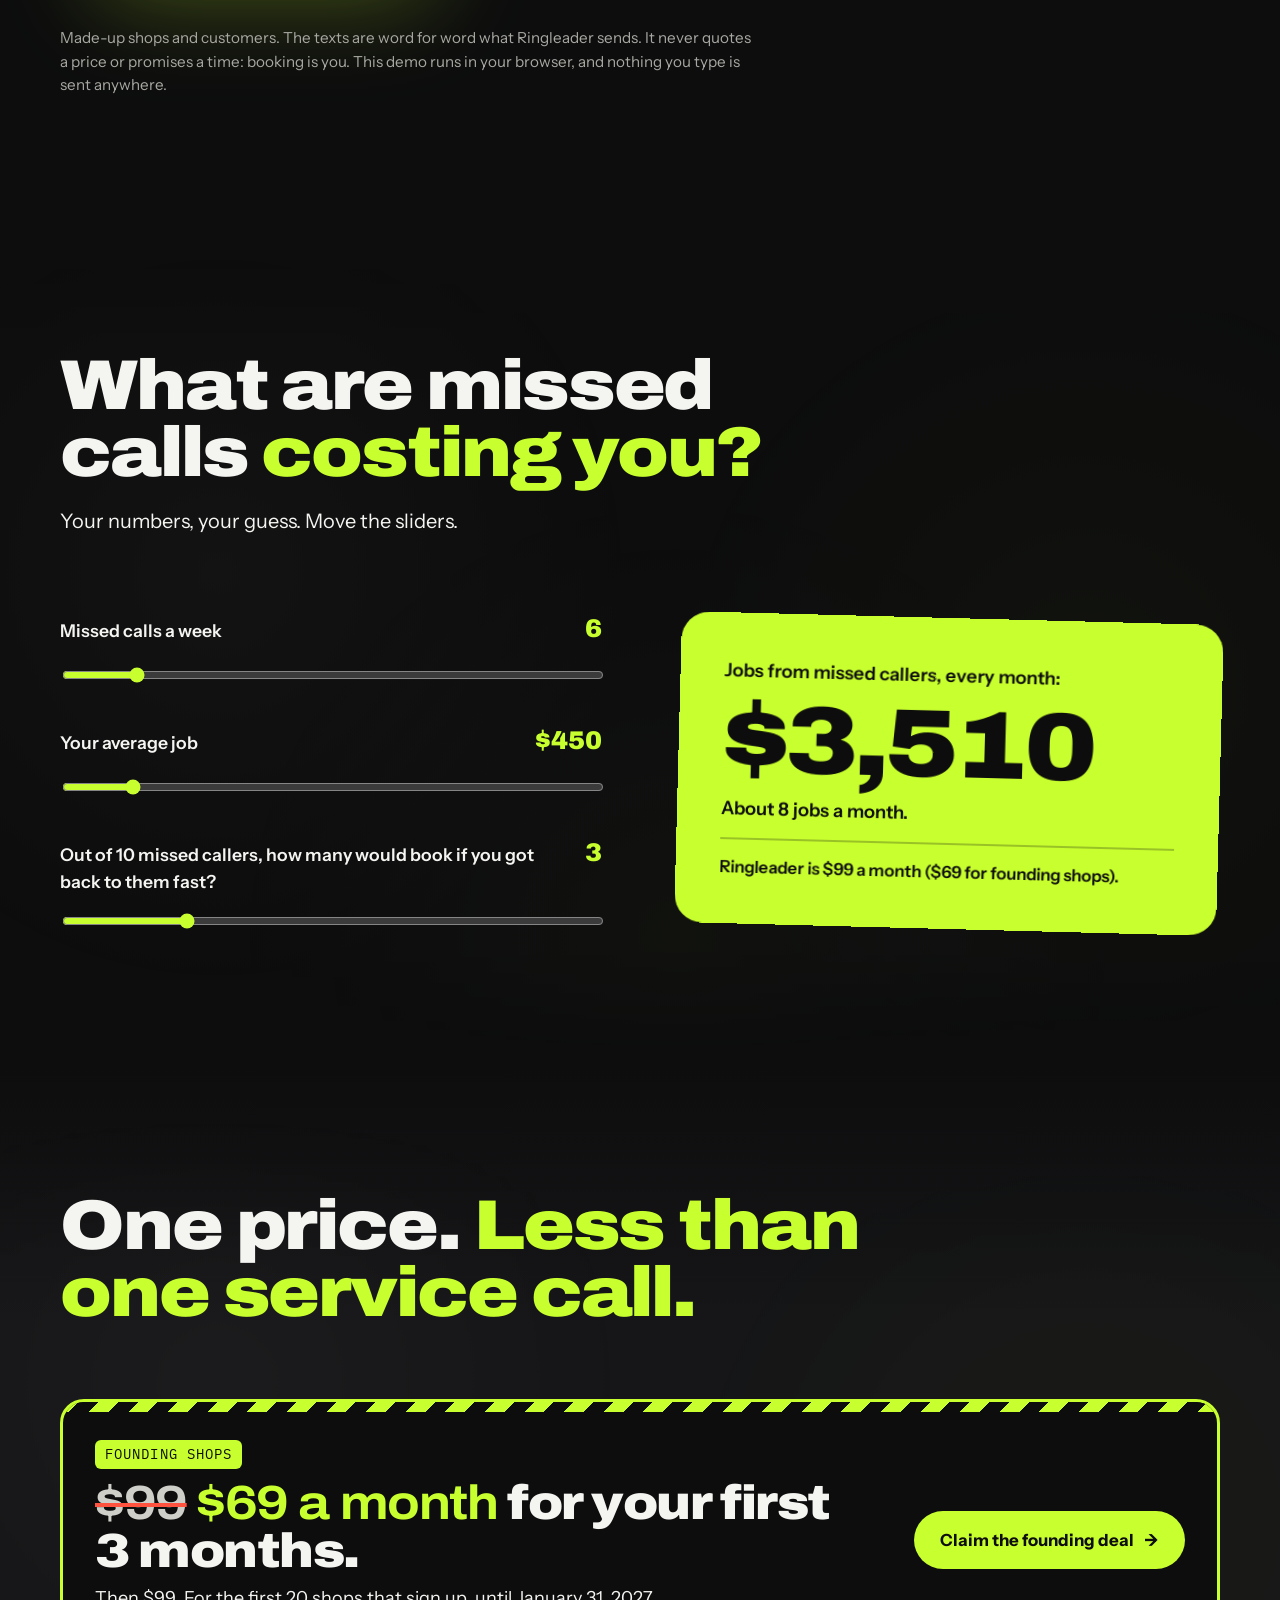
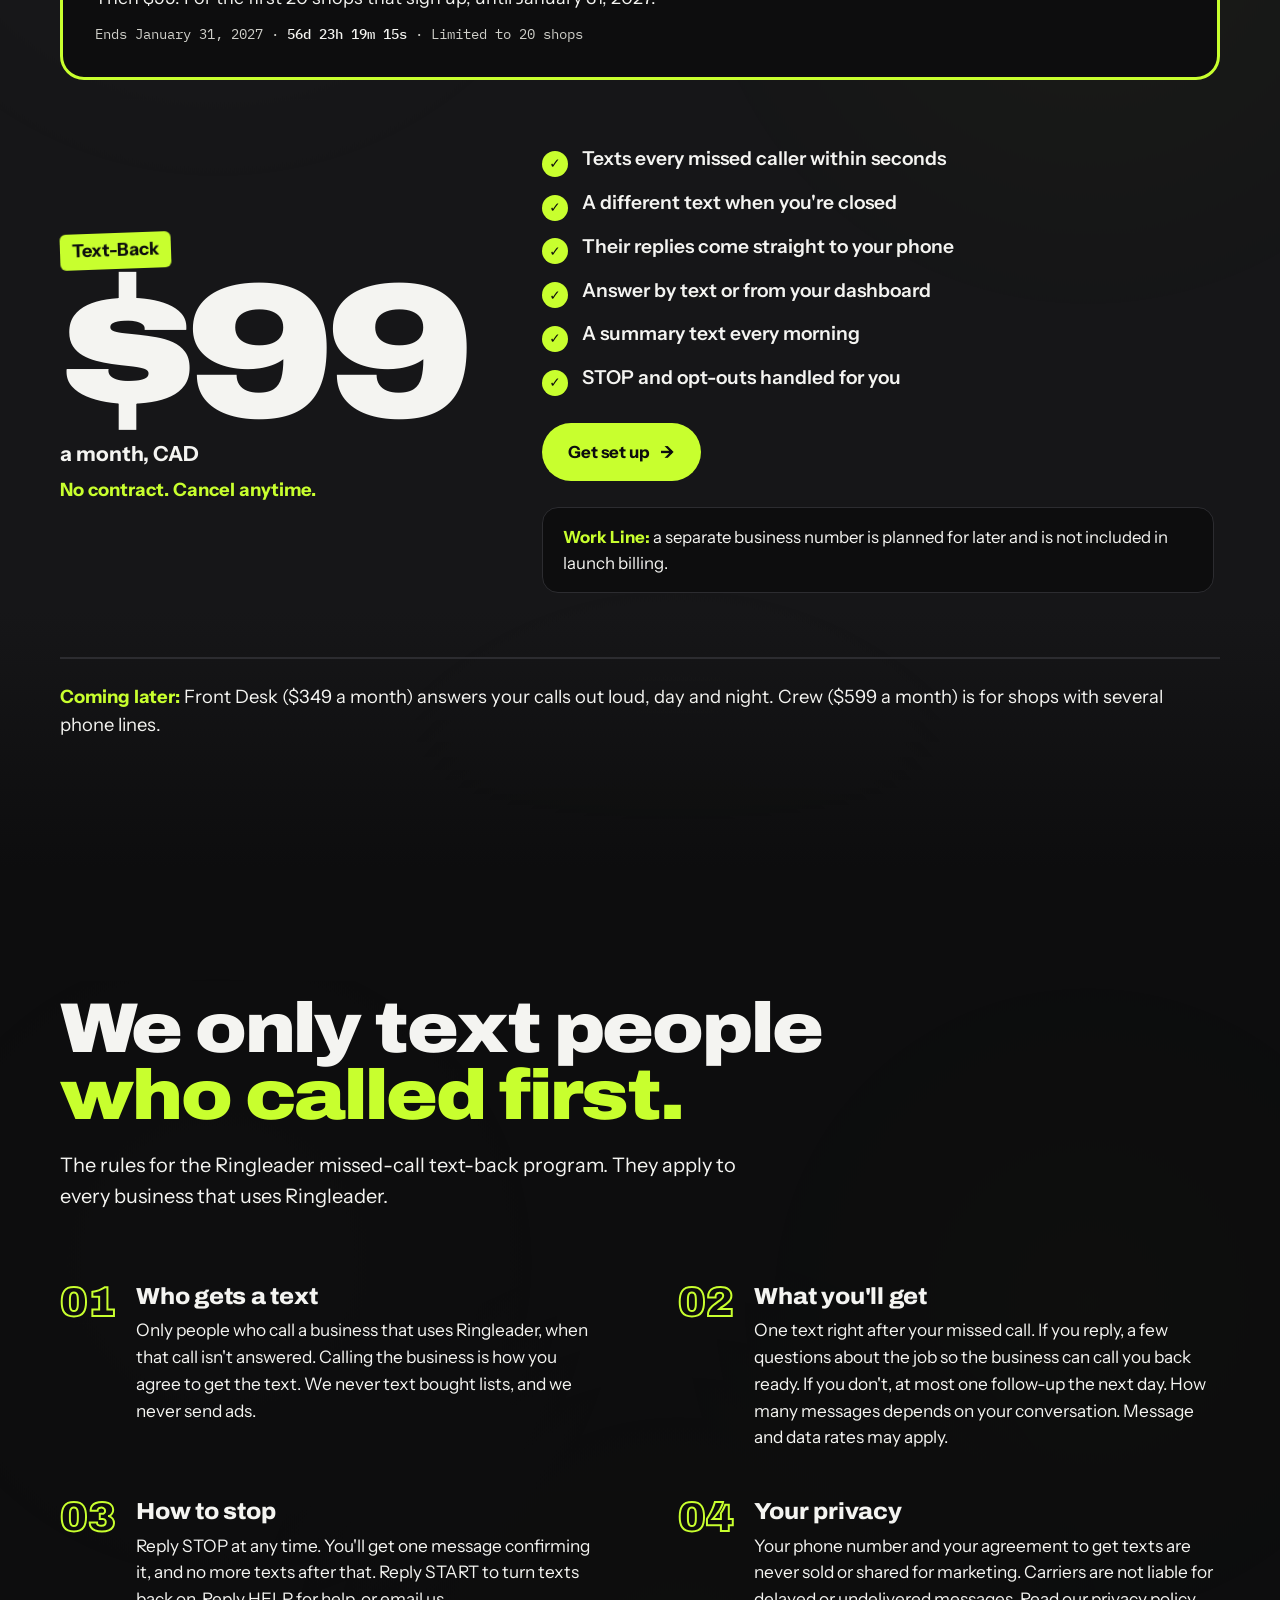
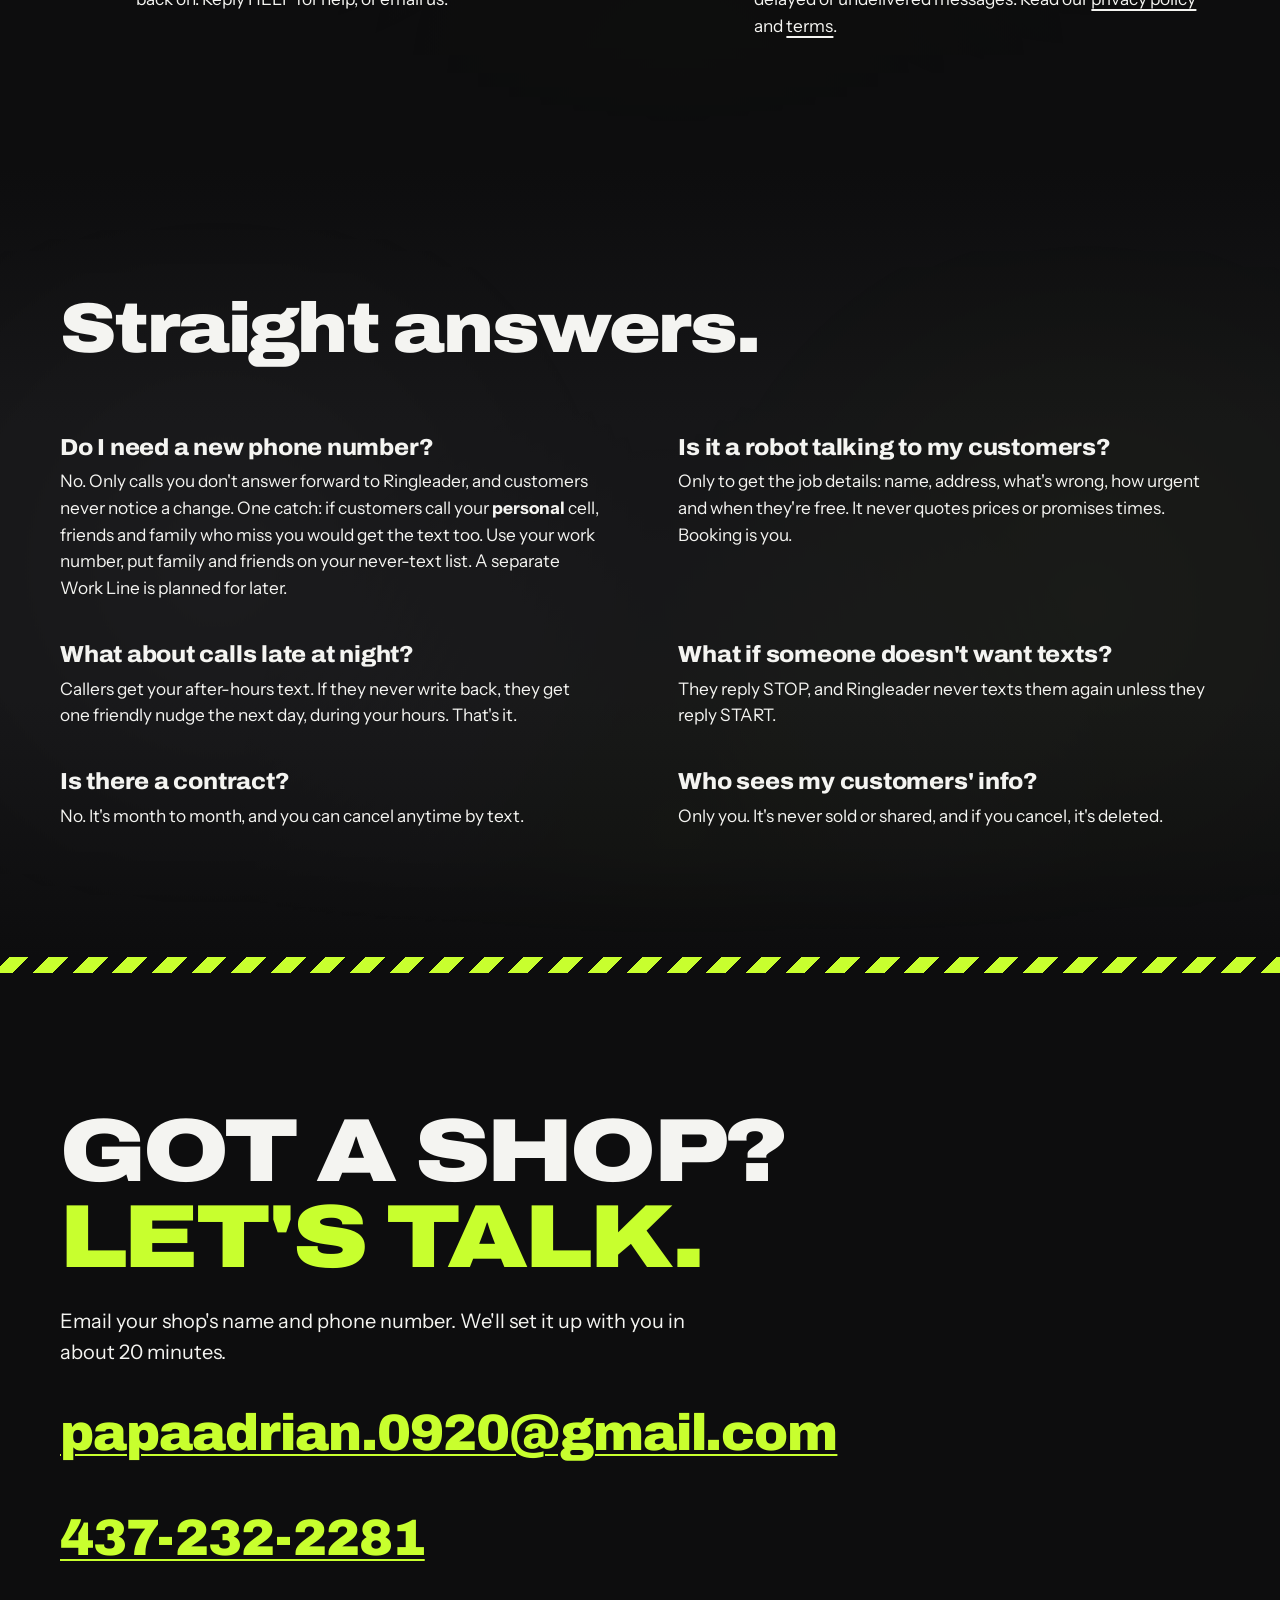
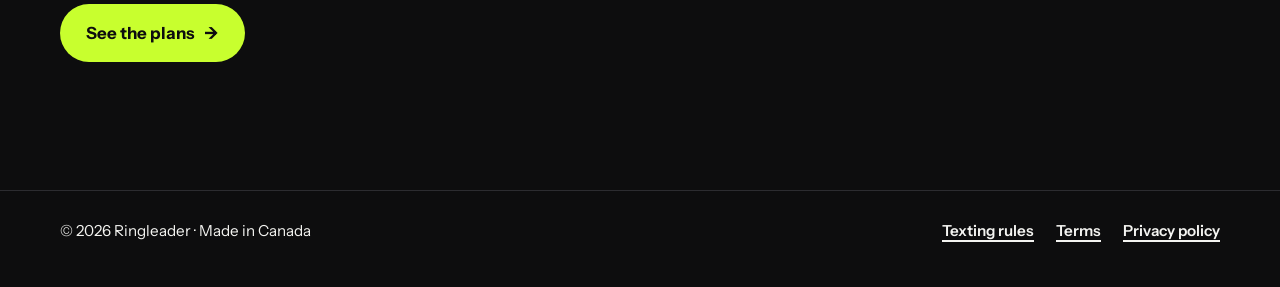
==== commit b235a1aa: "Website: a try-it demo on the home page (be the customer after a missed call) The visitor picks a pr" ====
--- a/index.html
+++ b/index.html
@@ -116,12 +116,14 @@
 <link rel="stylesheet" href="https://fonts.googleapis.com/css2?family=Archivo:wdth,wght@62..125,400..900&family=IBM+Plex+Mono:wght@500&family=Instrument+Sans:wght@400..700&display=swap">
 <link rel="stylesheet" href="style.css?v=19">
 <link rel="stylesheet" href="account.css?v=2">
+<link rel="stylesheet" href="tryit.css?v=1">
 <script src="deal.js?v=4" defer></script>
 <script src="leads.js?v=3" defer></script>
 <script src="paylinks.js?v=5" defer></script>
 <script src="signin.js?v=6" defer></script>
 <script src="account.js?v=1" defer></script>
 <script src="main.js" defer></script>
+<script src="tryit.js?v=1" defer></script>
 <script src="paths.js?v=4" defer></script>
 <script src="flickergrid.js?v=2" defer></script>
 <script src="glowscroll.js?v=1" defer></script>
@@ -140,6 +142,7 @@
     </a>
     <nav aria-label="Main">
       <a href="#how">How it works</a>
+      <a href="#try">Try it</a>
       <a href="#cost">What it costs you</a>
       <a href="#pricing">Pricing</a>
       <a class="btn" href="contact.html" data-get-started>Get set up</a>
@@ -297,6 +300,51 @@
     </div>
   </section>
 
+  <!-- Try it: the visitor plays the customer. tryit.js runs a fixed script in the browser: no AI key, nothing sent anywhere.
+       The texts are the server's real ones, including "Reply STOP to opt out". -->
+  <section class="section try" id="try">
+    <div class="wrap">
+      <div class="section-title">
+        <h2>Try it. <span class="hi">Be the customer.</span></h2>
+        <p>You just called a local shop after hours and nobody picked up. Seconds later, this text arrives. Reply however you like, or tap a suggestion. Then look at what the owner gets.</p>
+      </div>
+      <noscript><p>The demo needs JavaScript. The six steps above show the same thing.</p></noscript>
+      <div class="try-pick" role="group" aria-label="Pick what went wrong">
+        <button type="button" data-try="plumbing" aria-pressed="true">Water heater leak</button>
+        <button type="button" data-try="hvac" aria-pressed="false">AC died in a heat wave</button>
+        <button type="button" data-try="roofing" aria-pressed="false">Roof leak after a storm</button>
+        <button type="button" class="try-again" id="tryAgain">Start over</button>
+      </div>
+      <div class="try-grid">
+        <div>
+          <p class="try-label">Your phone <small>the customer</small></p>
+          <div class="try-device">
+            <div class="try-bar"><i class="ios-ava" id="tryAva" aria-hidden="true">D</i><div><b id="tryBiz">Delgado Plumbing &amp; Heat</b><span>Text message</span></div></div>
+            <div class="try-chat" id="tryChat" role="log" aria-live="polite" aria-label="Your texts with the shop" tabindex="0"></div>
+            <div class="try-chips" id="tryChips" role="group" aria-label="Suggested replies" hidden></div>
+            <form class="try-send" id="tryForm" autocomplete="off">
+              <label class="try-sr" for="tryMsg">Your reply, as the customer</label>
+              <input id="tryMsg" name="msg" maxlength="300" placeholder="Reply as the customer" enterkeyhint="send">
+              <button type="submit">Send</button>
+            </form>
+          </div>
+        </div>
+        <div>
+          <p class="try-label"><span><span data-try-owner>Marco</span>'s phone</span> <small>the owner · <time id="tryClock">8:47 PM</time></small></p>
+          <div class="try-device try-own">
+            <div class="try-notifs" id="tryNotifs" role="log" aria-live="polite" aria-label="Texts the owner gets"></div>
+          </div>
+          <div class="try-job">
+            <div class="try-job-head"><h3>Job details</h3><span class="try-state" id="tryState">Texted back</span></div>
+            <dl id="tryJob"></dl>
+            <p class="try-job-foot">The same details are waiting on <span data-try-owner>Marco</span>'s dashboard.</p>
+          </div>
+        </div>
+      </div>
+      <p class="try-fine">Made-up shops and customers. The texts are word for word what Ringleader sends. It never quotes a price or promises a time: booking is you. This demo runs in your browser, and nothing you type is sent anywhere.</p>
+    </div>
+  </section>
+
   <section class="section" id="cost">
     <div class="aurora dim" aria-hidden="true"><i></i><i></i><i></i></div>
     <div class="wrap">
--- a/tryit.css
+++ b/tryit.css
@@ -0,0 +1,77 @@
+/* "Try it": be the customer after a missed call (index.html #try, tryit.js). */
+.try { position: relative; }
+.try::before { content: ""; position: absolute; left: 0; right: 0; top: 0; height: 16px; background: var(--stripes); }
+.try-pick { display: flex; flex-wrap: wrap; gap: 10px; margin-bottom: clamp(24px, 4vw, 40px); }
+.try-pick button { min-height: 46px; padding: 10px 20px; border-radius: 999px; border: 1.5px solid rgb(var(--fg-rgb) / .28); background: transparent; color: var(--ink); font: 600 1rem var(--f-body); cursor: pointer; transition: background .15s ease, color .15s ease, border-color .15s ease; }
+.try-pick button:hover { border-color: var(--ink); }
+.try-pick button[aria-pressed="true"] { background: var(--ink); color: var(--on-ink); border-color: var(--ink); }
+.try-pick .try-again { margin-left: auto; border-style: dashed; }
+
+.try-grid { display: grid; grid-template-columns: minmax(0, 410px) minmax(0, 1fr); gap: clamp(28px, 5vw, 72px); align-items: start; }
+.try-label { display: flex; justify-content: space-between; align-items: baseline; gap: 12px; margin-bottom: 12px; font-family: var(--f-mono); font-size: .85rem; letter-spacing: .08em; text-transform: uppercase; color: var(--hivis-ink); }
+.try-label small { font-size: inherit; color: var(--muted); }
+
+/* The two phones stay dark phone screens in light mode too, like the other phone pictures. */
+.try-device {
+  --ink: #F4F4F1; --soft: #CFCFC9; --muted: #A8A8A2; --line: #2C2C30; --hivis-ink: #C8FF2E; --red: #FF5340; --bubble-in: #2A2A2F; --fg-rgb: 255 255 255;
+  display: flex; flex-direction: column; overflow: hidden; color: var(--ink); background: #111113; border: 2px solid #3A3A3F; border-radius: 30px;
+  box-shadow: 0 40px 90px -40px rgba(200, 255, 46, .3);
+}
+.try-bar { display: flex; align-items: center; gap: 10px; padding: 14px 16px; border-bottom: 1px solid var(--line); }
+.try-bar .ios-ava { flex: none; width: 34px; height: 34px; font-size: .85rem; }
+.try-bar b { display: block; font-size: 1rem; line-height: 1.2; }
+.try-bar span { font-size: .8rem; color: var(--soft); }
+.try-chat { height: 400px; overflow-y: auto; overscroll-behavior: contain; padding: 16px 14px; display: flex; flex-direction: column; gap: 8px; font-size: .95rem; line-height: 1.4; }
+.try-chat .bubble { white-space: pre-line; overflow-wrap: anywhere; }
+.try-chat .stamp { font-size: .78rem; padding-block: 2px; }
+.try-chat .try-ping { color: var(--hivis-ink); font-weight: 600; }
+.try-chat .try-end { color: var(--soft); padding-block: 8px; }
+.try-typing { display: inline-flex; gap: 5px; padding: 13px 14px; }
+.try-typing i { width: 6px; height: 6px; border-radius: 50%; background: var(--soft); animation: try-dot 1s ease-in-out infinite; }
+.try-typing i:nth-child(2) { animation-delay: .15s; }
+.try-typing i:nth-child(3) { animation-delay: .3s; }
+@keyframes try-dot { 0%, 60%, 100% { opacity: .3; transform: none; } 30% { opacity: 1; transform: translateY(-3px); } }
+.try-chips { display: flex; flex-wrap: wrap; gap: 8px; padding: 12px 14px 2px; border-top: 1px solid var(--line); }
+.try-chips[hidden] { display: none; }
+.try-chips button { min-height: 44px; padding: 8px 14px; border-radius: 16px; border: 1px solid rgb(255 255 255 / .24); background: transparent; color: var(--ink); font: 500 .92rem/1.3 var(--f-body); text-align: left; cursor: pointer; transition: border-color .15s ease, background .15s ease; }
+.try-chips button:hover { border-color: var(--hivis-ink); background: rgb(200 255 46 / .08); }
+.try-send { display: flex; gap: 8px; padding: 10px 14px 14px; }
+.try-send input { flex: 1; min-width: 0; height: 46px; padding: 0 16px; border-radius: 999px; border: 1px solid rgb(255 255 255 / .24); background: #0A0A0B; color: var(--ink); font: 16px var(--f-body); }
+.try-send input::placeholder { color: #8A8A8E; }
+.try-send button { flex: none; height: 46px; padding: 0 20px; border: 0; border-radius: 999px; background: var(--hivis); color: var(--on-hivis); font: 700 1rem var(--f-body); cursor: pointer; }
+.try-send.is-busy button { opacity: .5; }
+.try-device :focus-visible { outline: 2px solid #C8FF2E; outline-offset: 2px; }
+.try-sr { position: absolute; width: 1px; height: 1px; overflow: hidden; clip-path: inset(50%); white-space: nowrap; }
+
+.try-own { border-radius: 26px; }
+.try-notifs { display: grid; align-content: start; gap: 10px; min-height: 96px; max-height: 320px; overflow-y: auto; overscroll-behavior: contain; padding: 14px; background: radial-gradient(130% 70% at 50% 0%, #2B2E26, #111113 72%); }
+.try-notifs .notif p { white-space: pre-line; overflow-wrap: anywhere; font-size: .92rem; line-height: 1.4; }
+.try-notifs .try-loud { box-shadow: inset 4px 0 0 var(--red); }
+.try-quiet { padding-block: 22px; text-align: center; font-size: .92rem; color: var(--soft); }
+
+.try-job { margin-top: 18px; padding: 20px 22px; border: 1px solid var(--line); border-radius: 22px; background: var(--panel); }
+.try-job-head { display: flex; justify-content: space-between; align-items: center; gap: 12px; margin-bottom: 14px; }
+.try-job h3 { font-size: 1.25rem; }
+.try-state { font-family: var(--f-mono); font-size: .8rem; letter-spacing: .06em; text-transform: uppercase; padding: 4px 10px; border-radius: 6px; border: 1px solid var(--line); white-space: nowrap; }
+.try-state[data-state="go"] { background: var(--hivis); color: var(--on-hivis); border-color: transparent; }
+.try-state[data-state="red"] { background: var(--red); color: #0D0D0E; border-color: transparent; }
+.try-job dl { display: grid; grid-template-columns: minmax(0, 12.5em) minmax(0, 1fr); gap: 10px 16px; margin: 0; }
+.try-job dt { color: var(--muted); font-size: .95rem; }
+.try-job dd { margin: 0; font-weight: 600; overflow-wrap: anywhere; }
+.try-job dd.try-empty { color: var(--muted); font-weight: 400; }
+.try-job-foot { margin-top: 14px; font-size: .92rem; color: var(--muted); }
+.try-fine { margin-top: 28px; max-width: 46em; font-size: .95rem; color: var(--muted); }
+
+/* Phones: flat and app-like. One column, no glow. */
+@media (max-width: 900px) {
+  .try-grid { grid-template-columns: 1fr; }
+  .try-device { box-shadow: none; border-radius: 22px; }
+  .try-chat { height: 360px; }
+  .try-pick .try-again { margin-left: 0; }
+}
+@media (max-width: 560px) {
+  .try-pick button { flex: 1 1 auto; padding-inline: 14px; font-size: .95rem; }
+  .try-job dl { grid-template-columns: 1fr; gap: 2px; }
+  .try-job dd { margin-bottom: 10px; }
+}
+@media (prefers-reduced-motion: reduce) { .try-typing i { animation: none; opacity: .7; } }
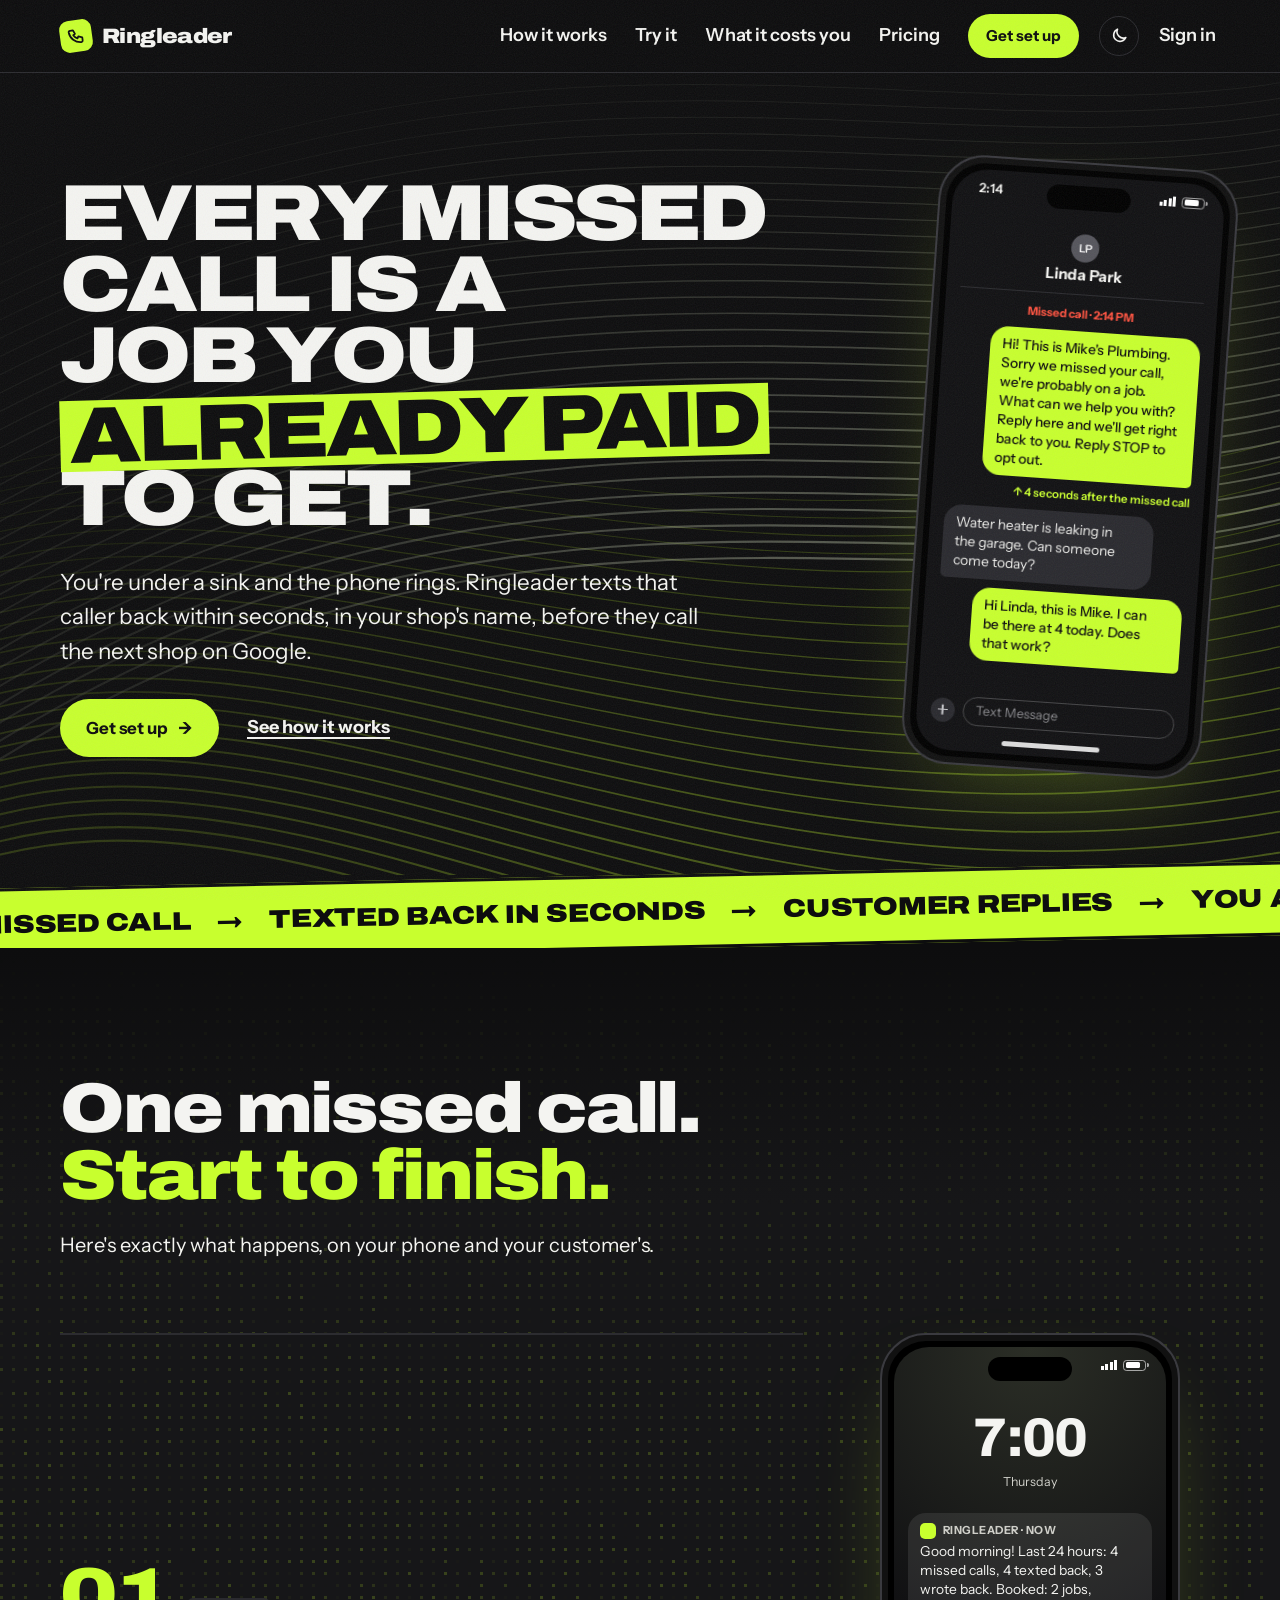
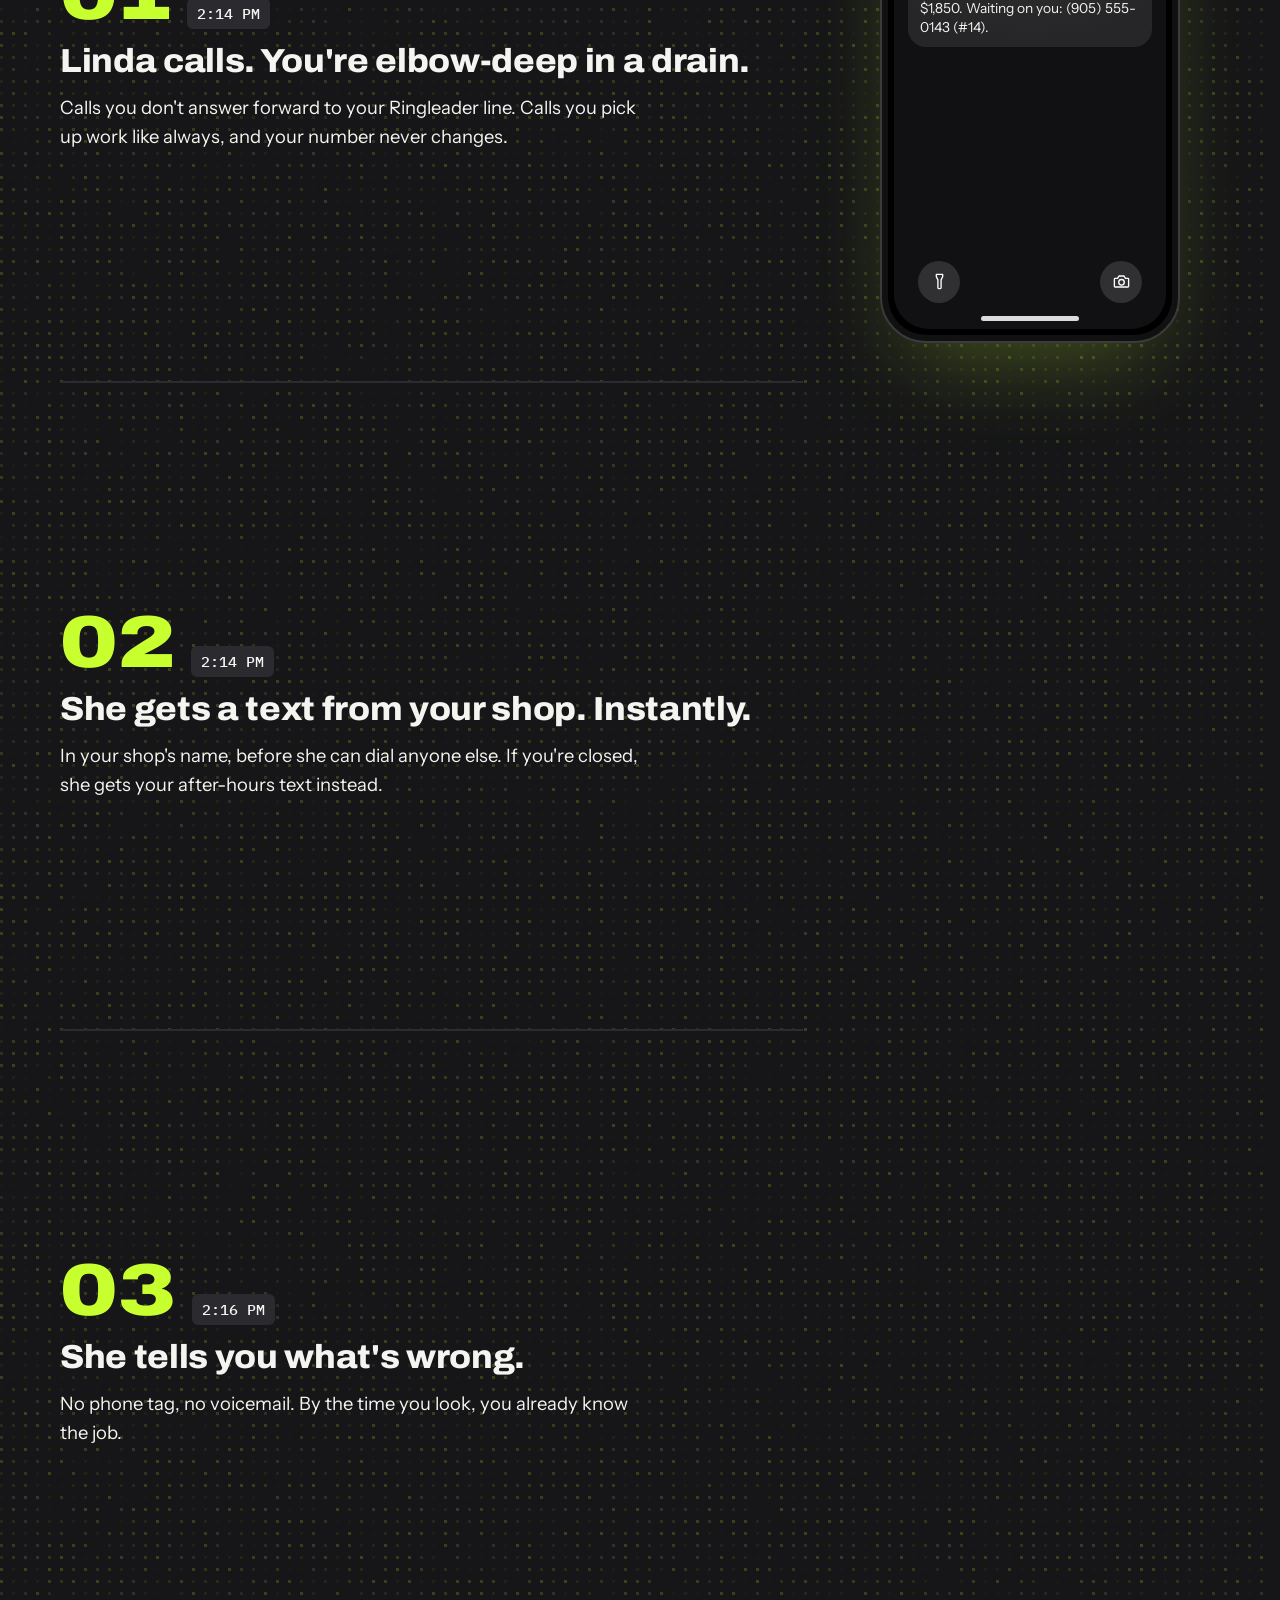
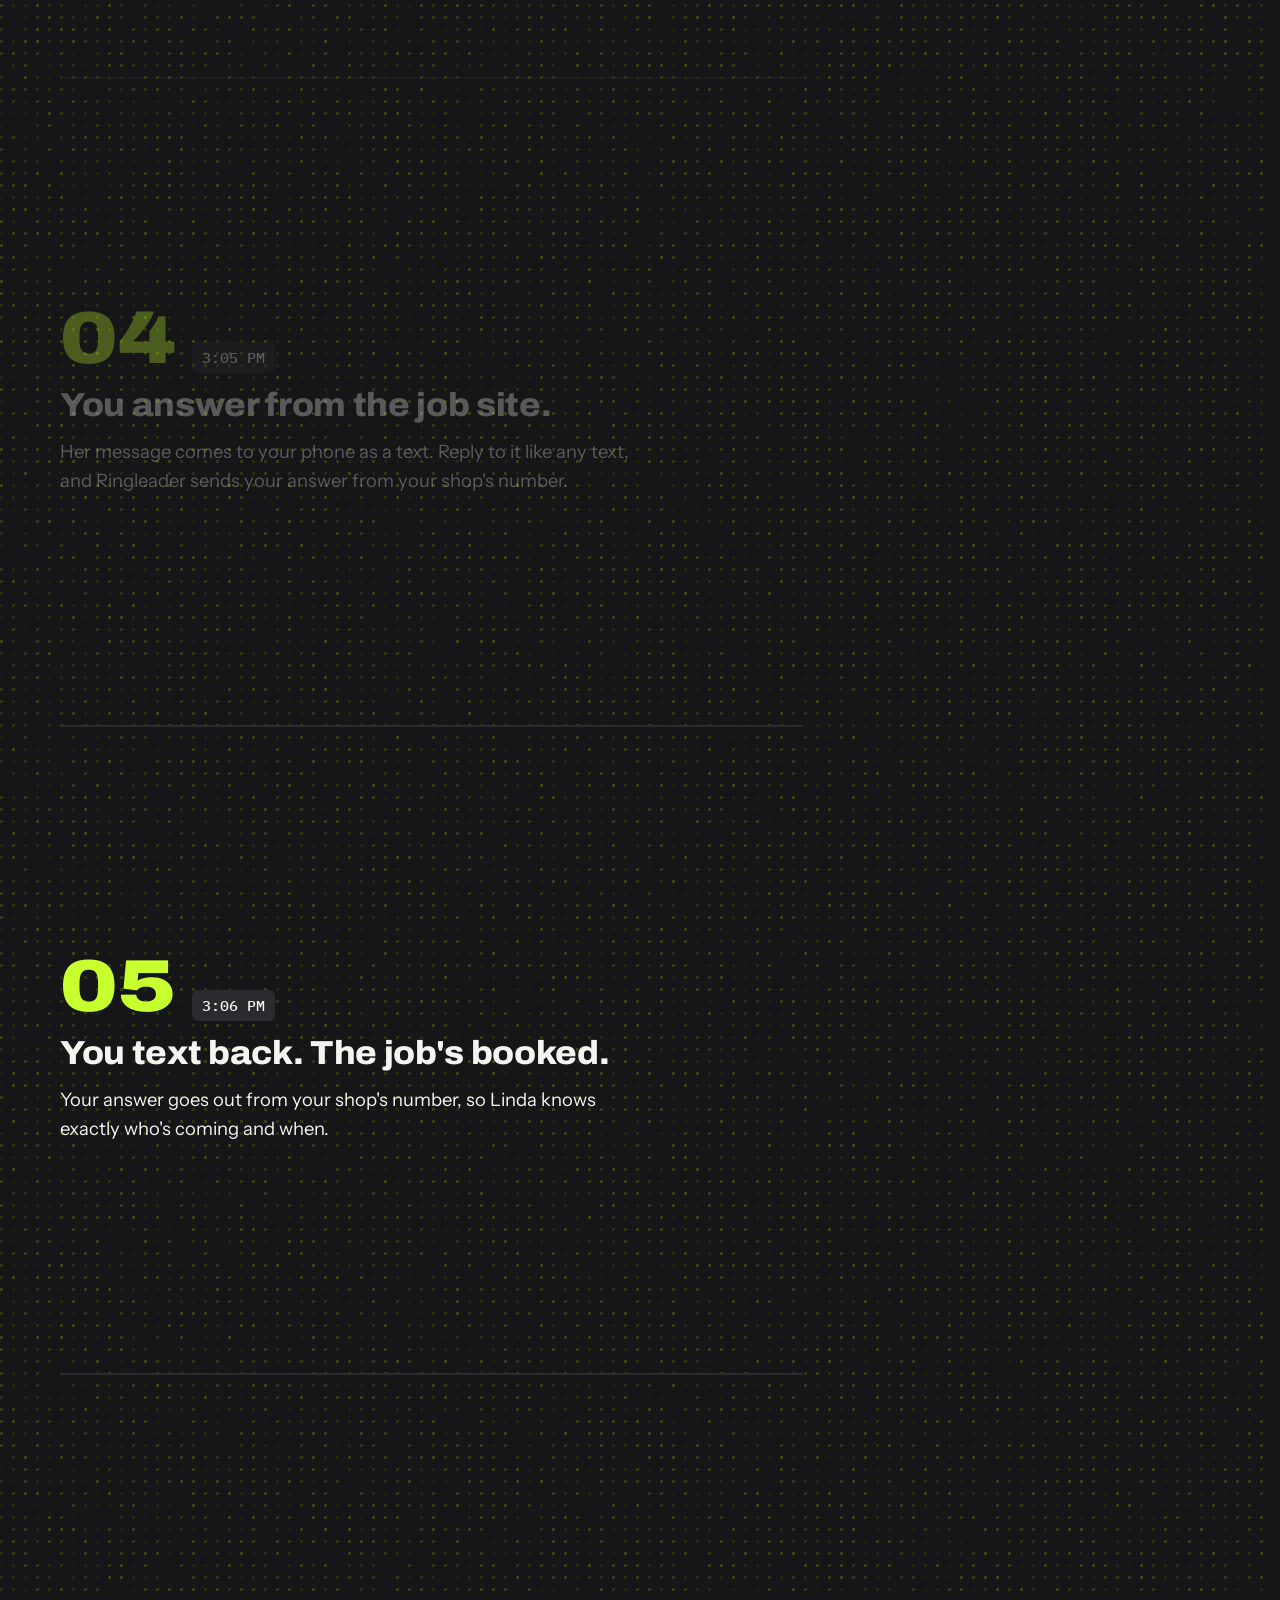
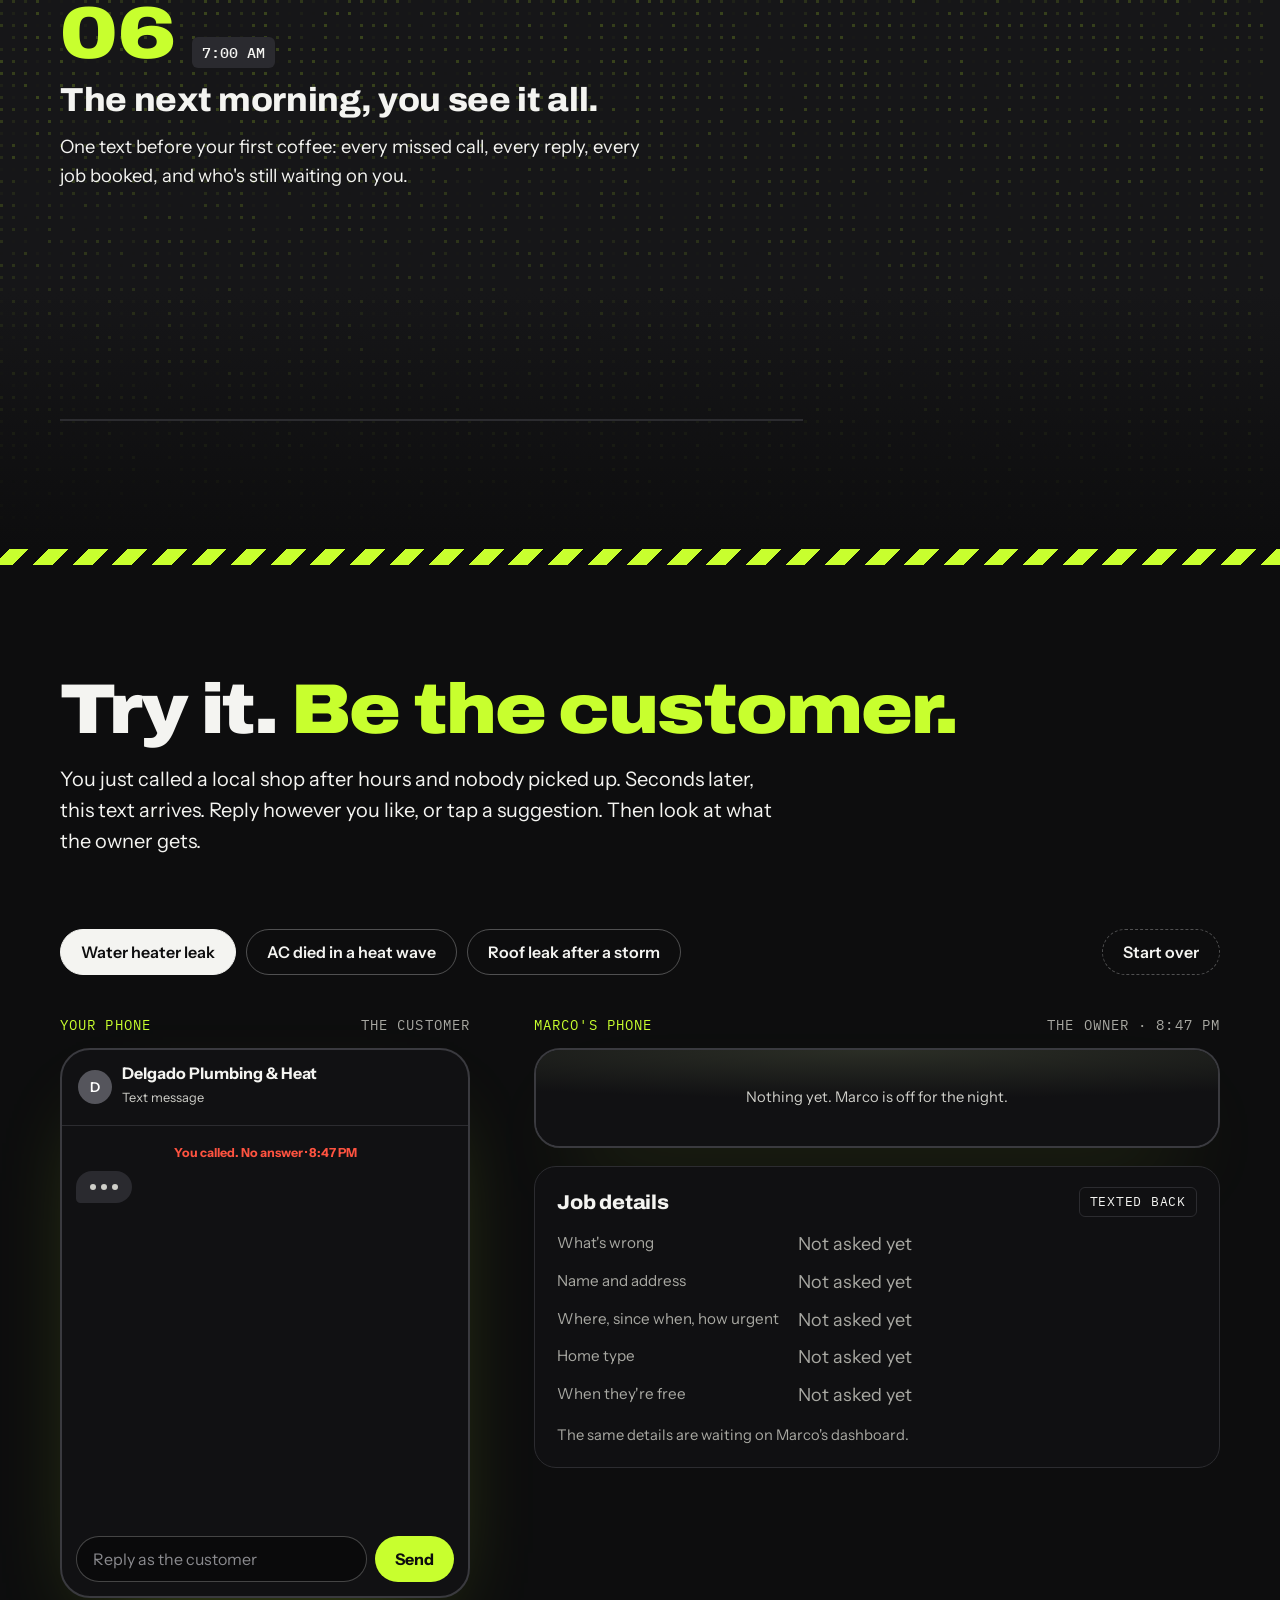
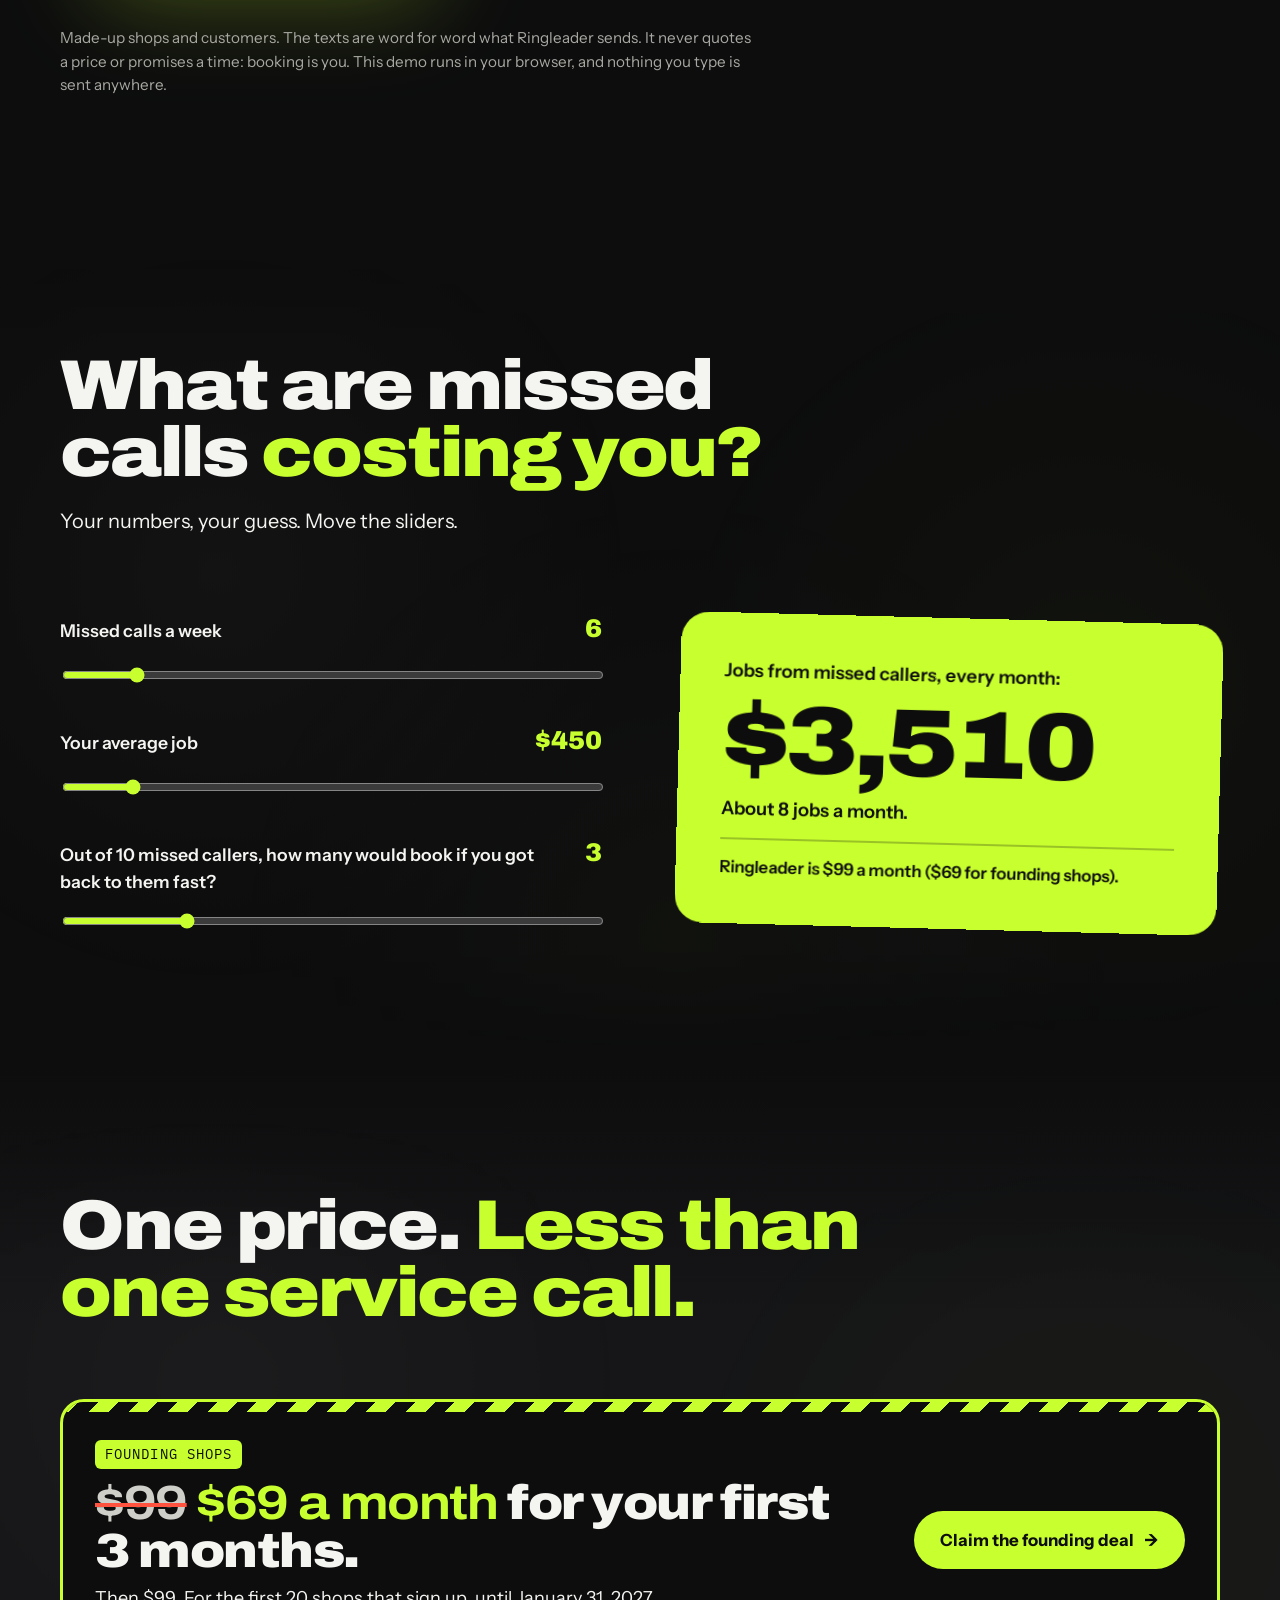
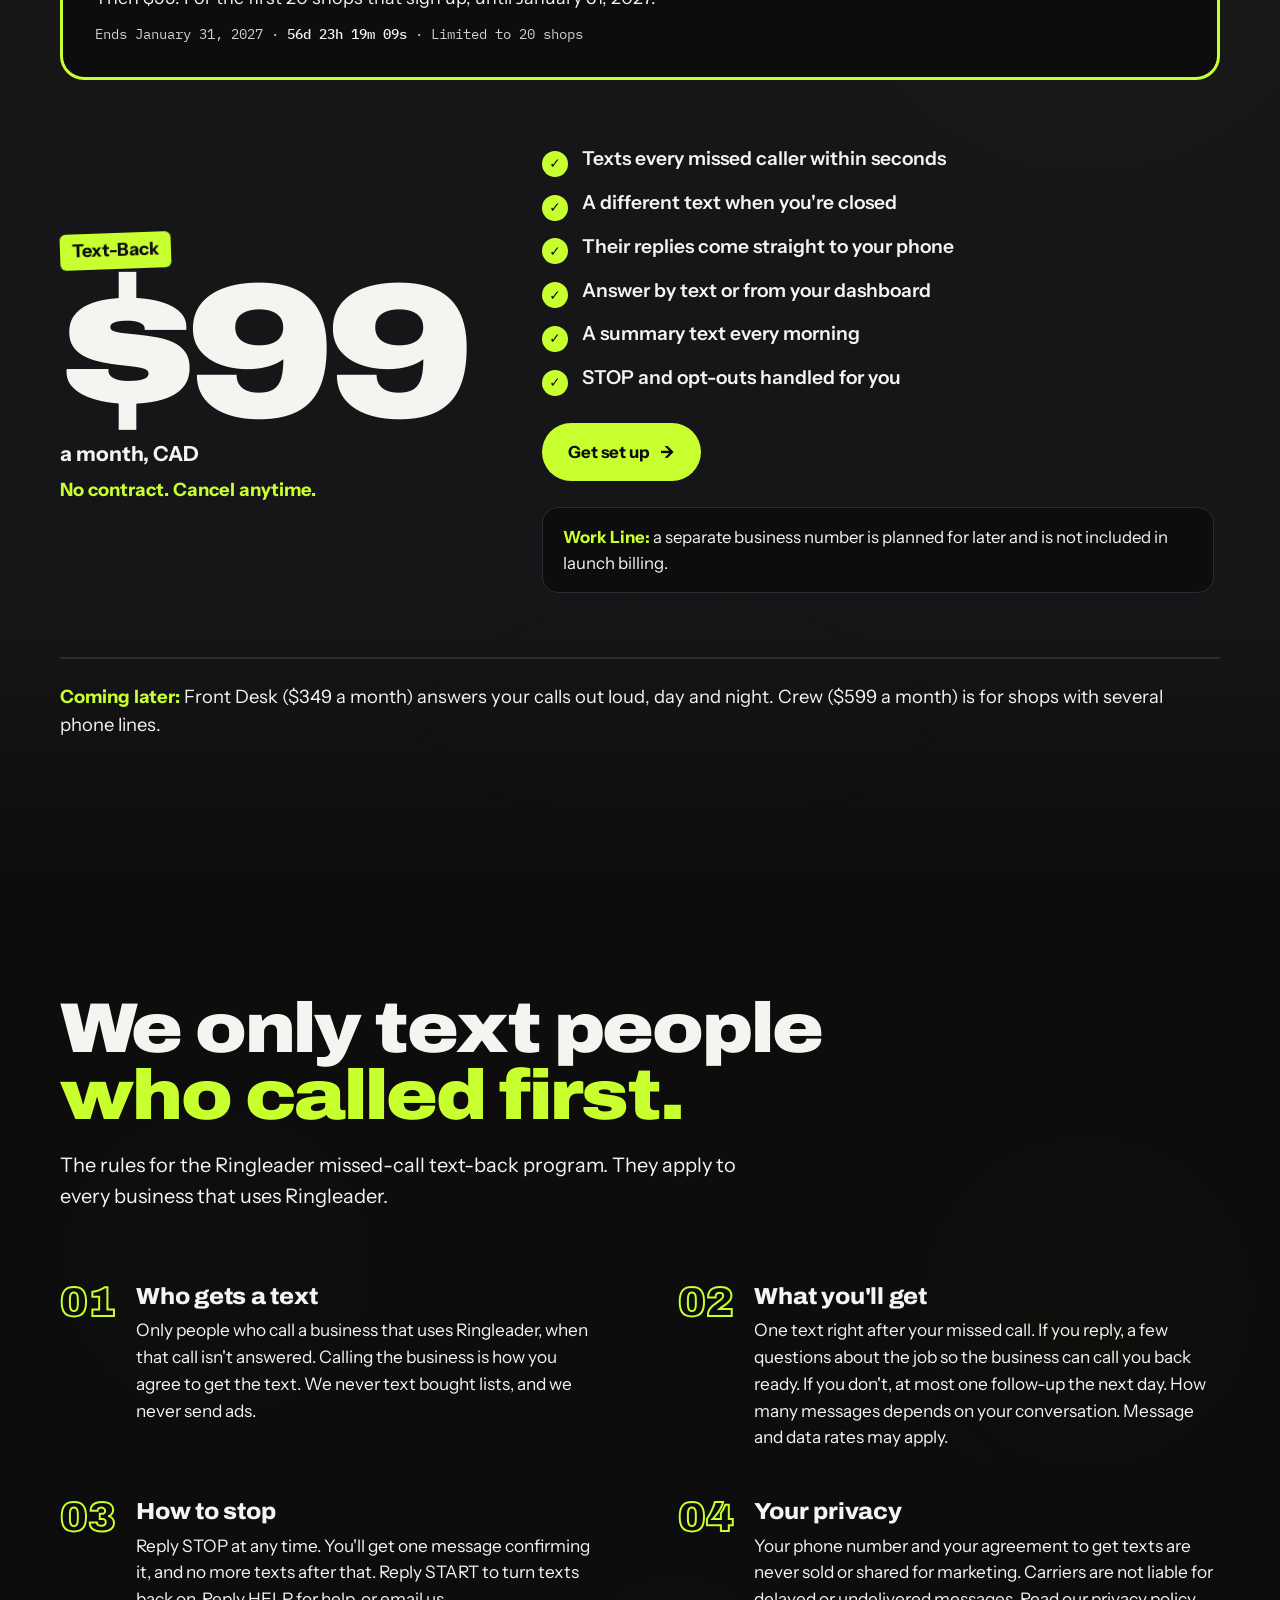
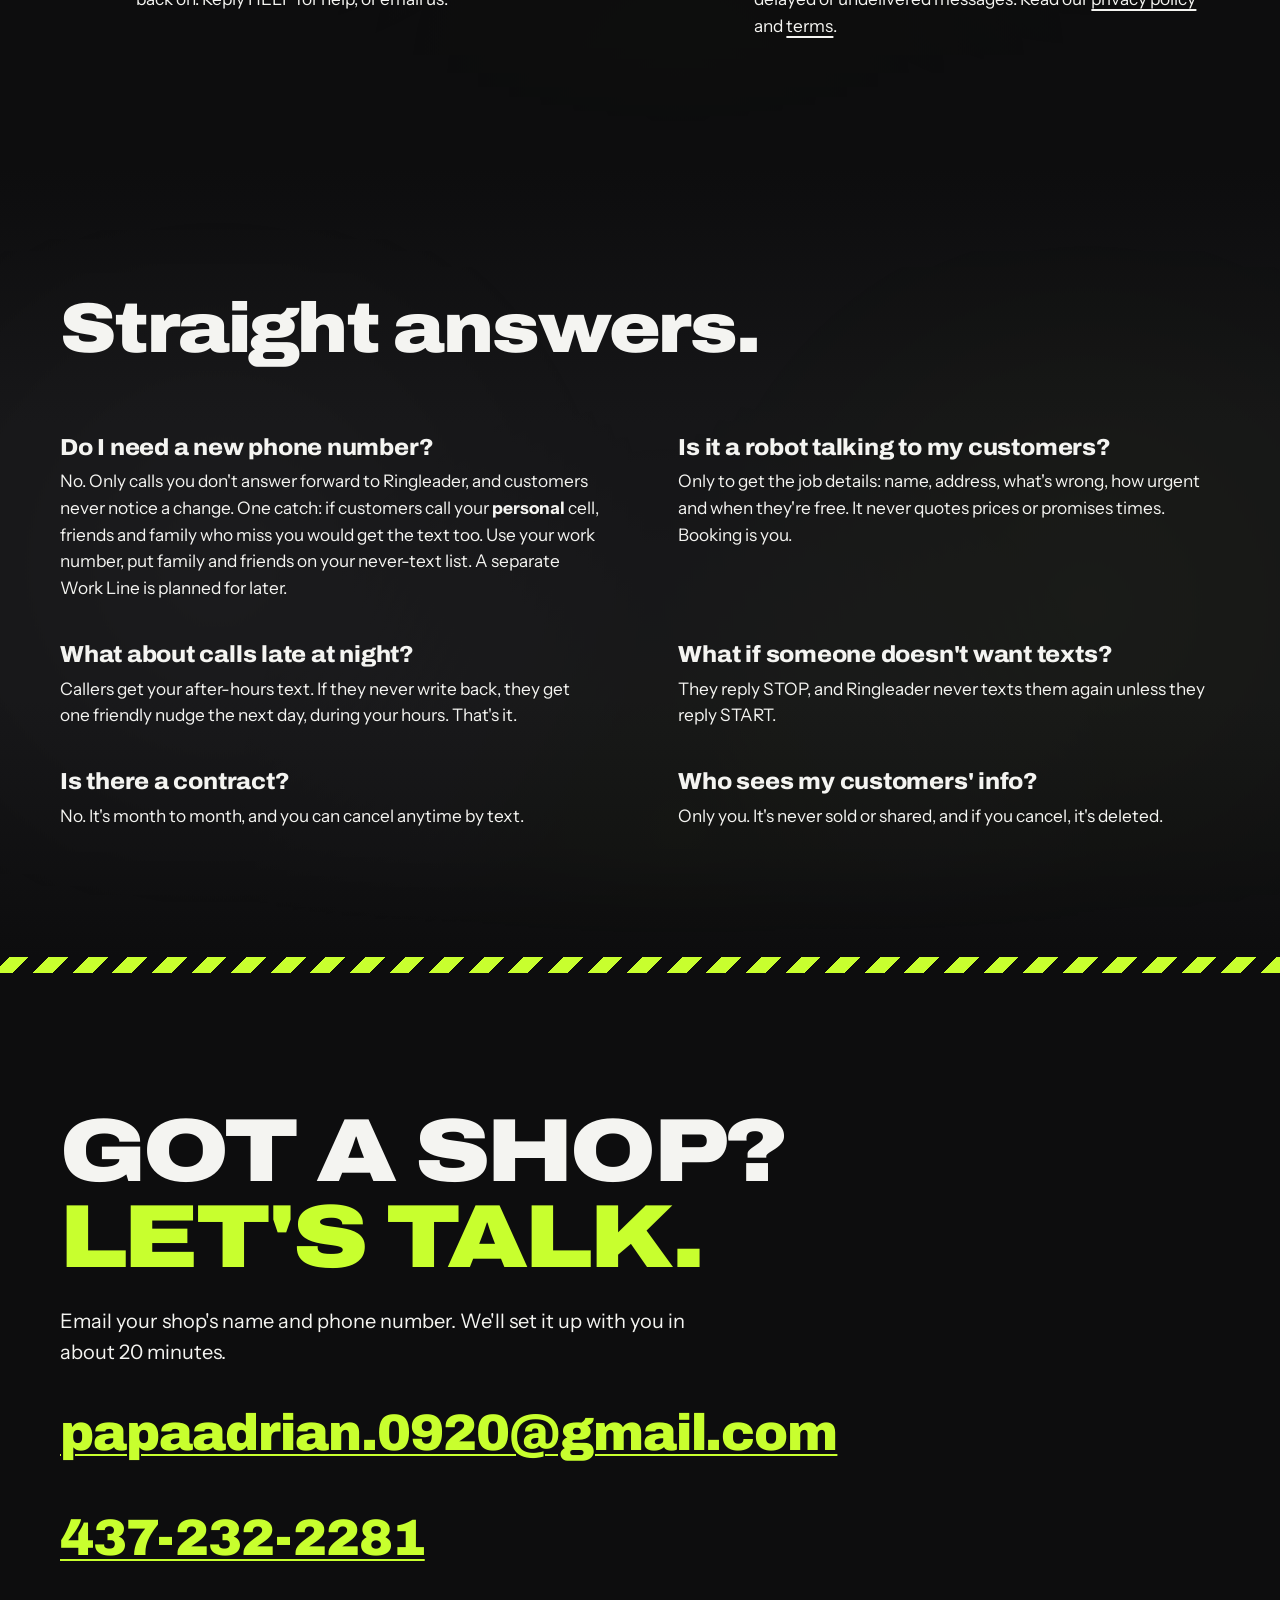
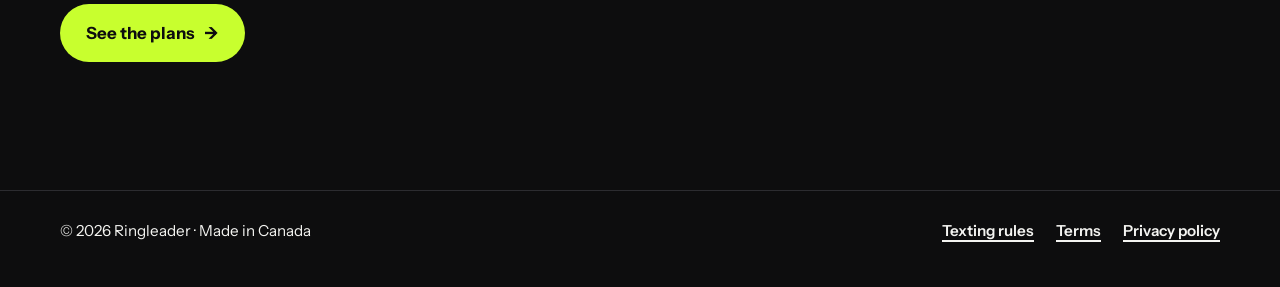
==== commit 9dd432ee: "Website: small true-ups (Work Line note, share picture on Privacy and Terms, no ticked 'Paid' withou" ====
--- a/index.html
+++ b/index.html
@@ -156,7 +156,7 @@
     <div class="wrap">
       <div class="hero-copy">
         <h1 class="rise">Every missed call is a job you <span class="hi">already paid</span> to get.</h1>
-        <p class="rise">You're under a sink and the phone rings. Ringleader texts that caller back within seconds, in your shop's name, before they call the next plumber on Google.</p>
+        <p class="rise">You're under a sink and the phone rings. Ringleader texts that caller back within seconds, in your shop's name, before they call the next shop on Google.</p>
         <div class="actions rise">
           <a class="btn" href="contact.html" data-get-started>Get set up <span class="arrow" aria-hidden="true">→</span></a>
           <a class="text-link" href="#how">See how it works</a>
